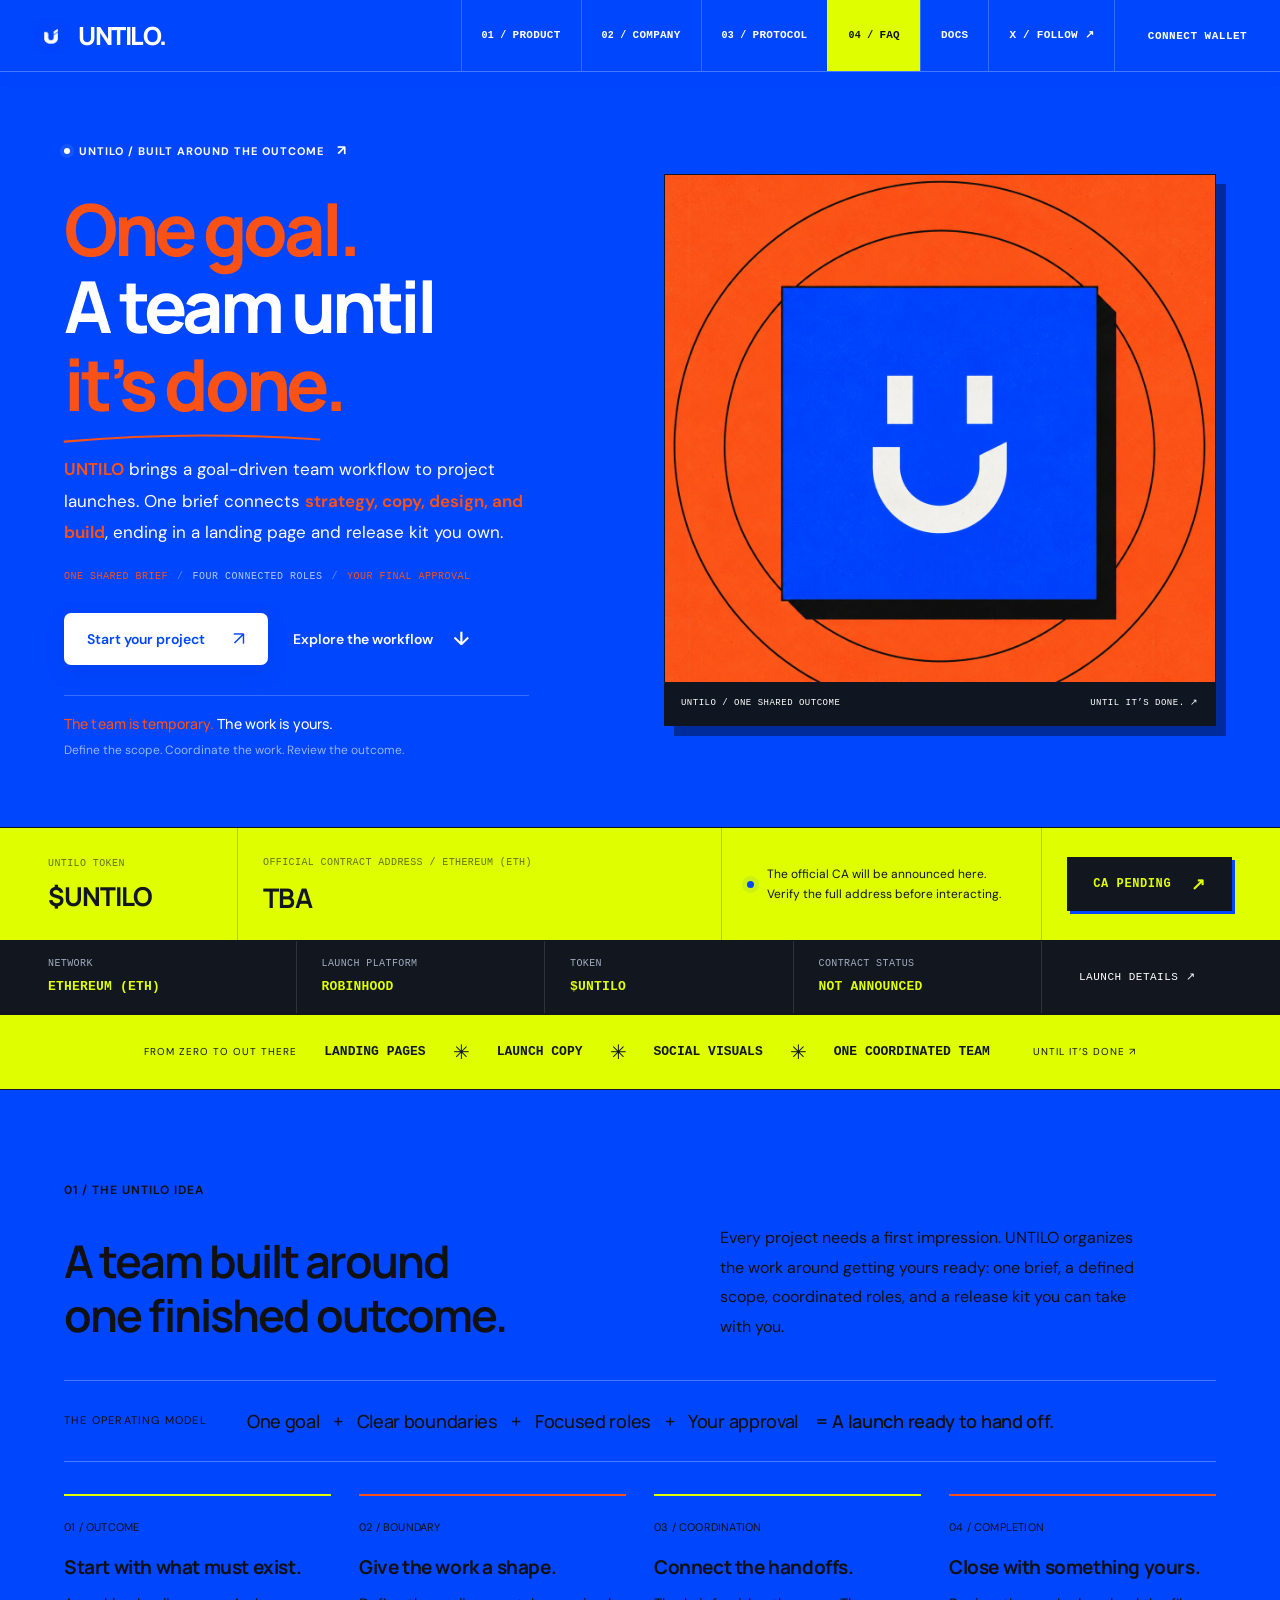
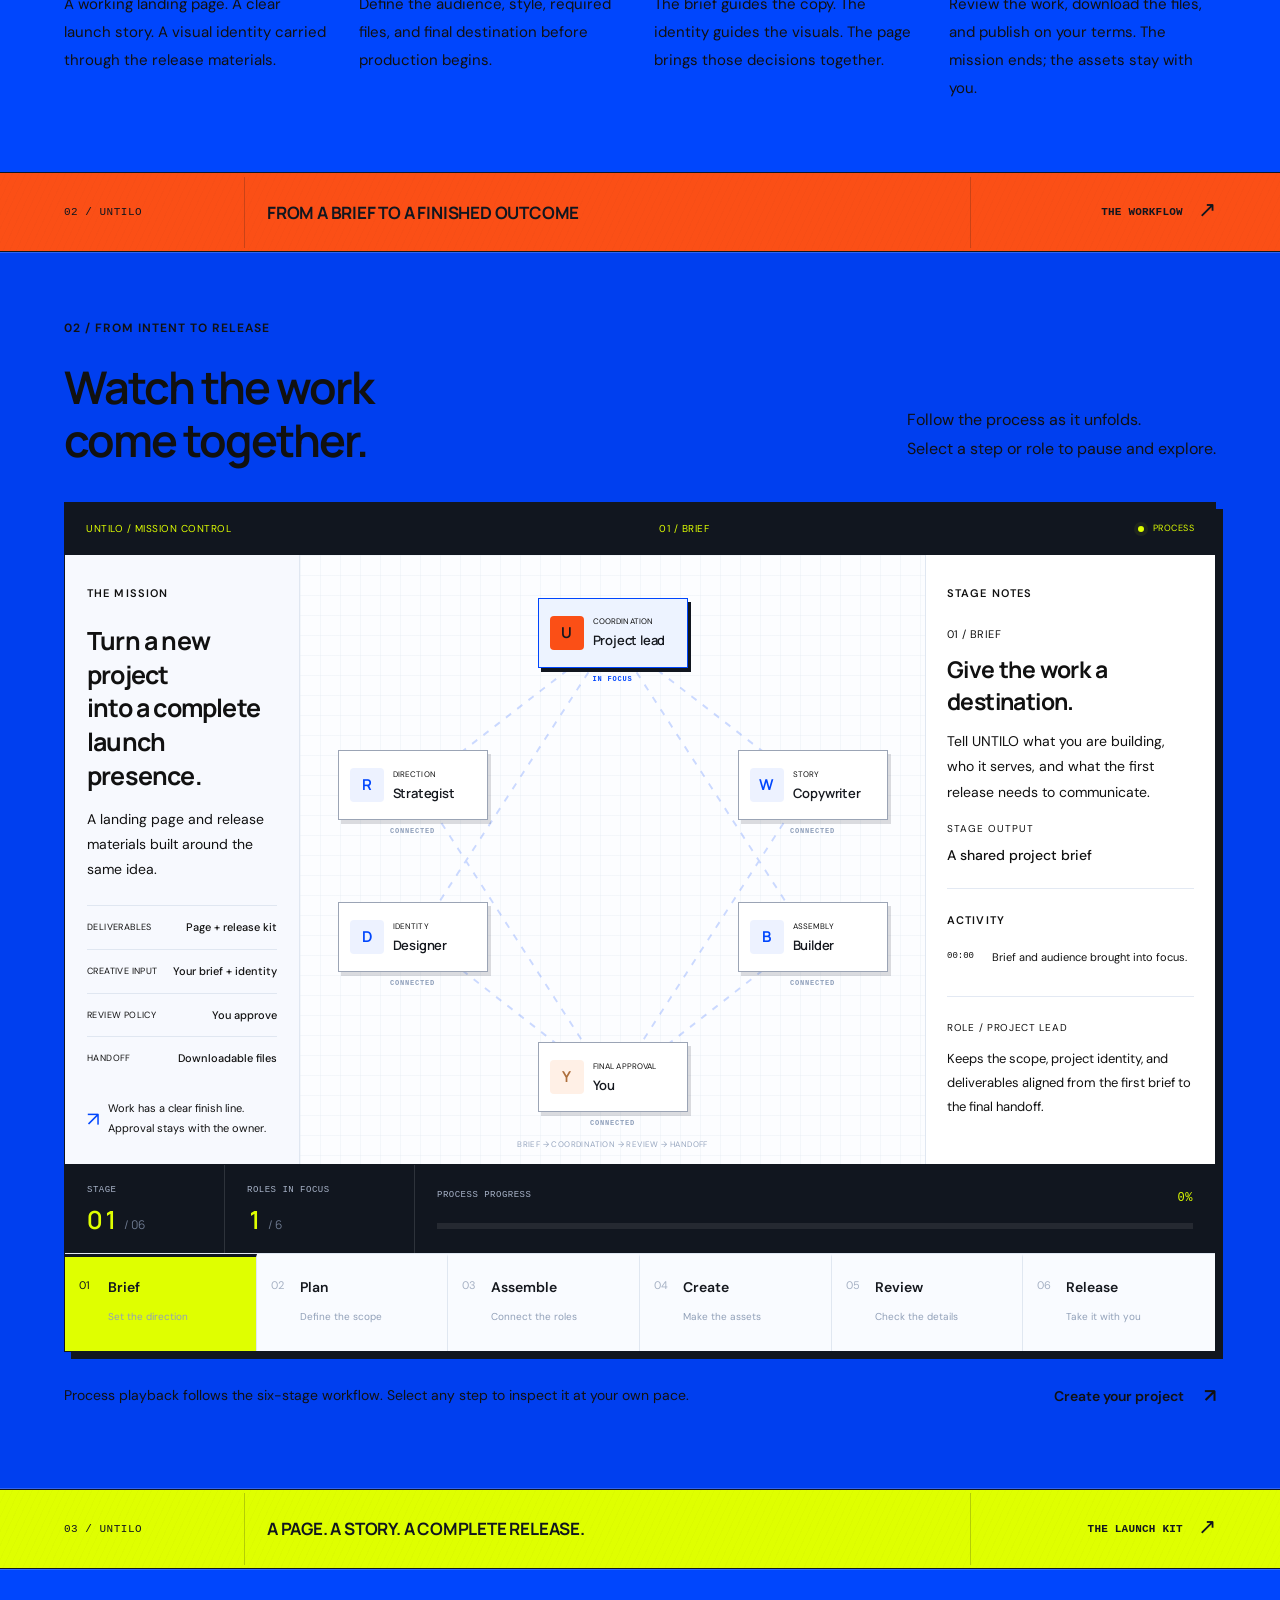
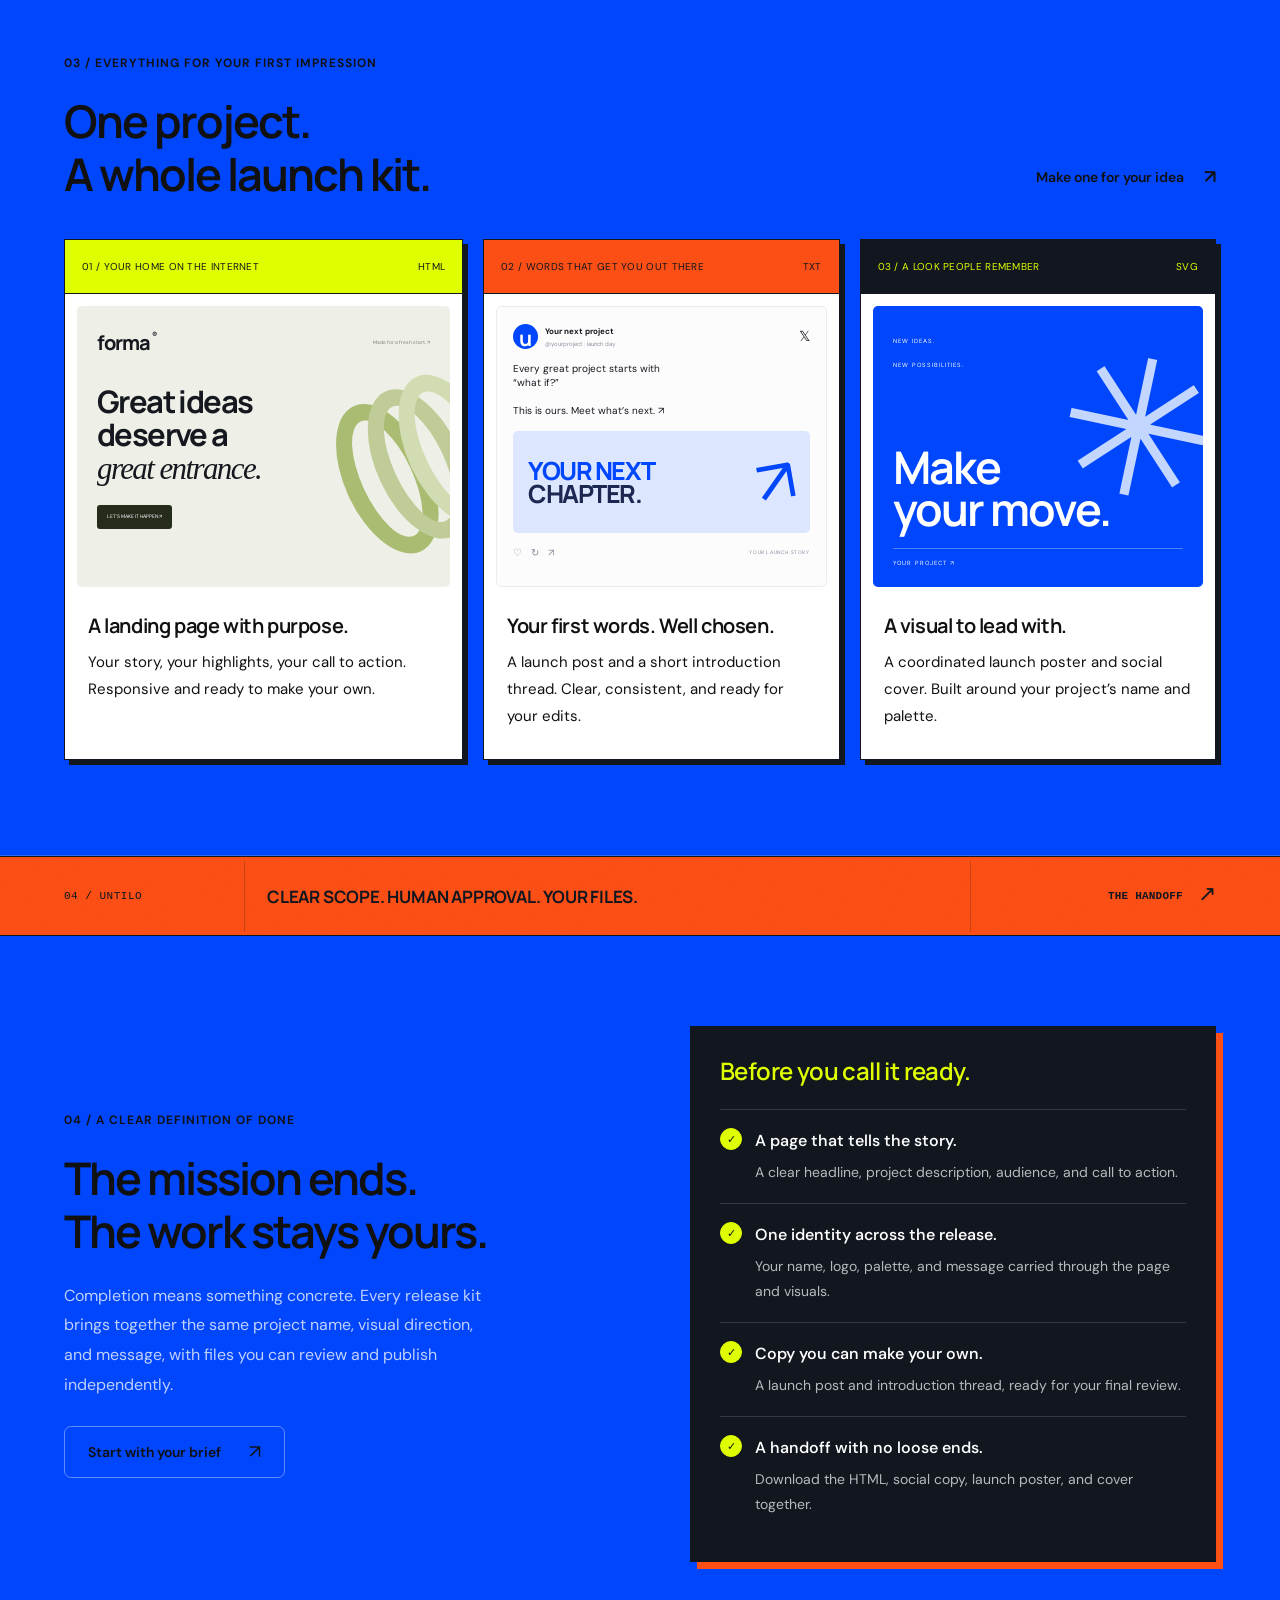
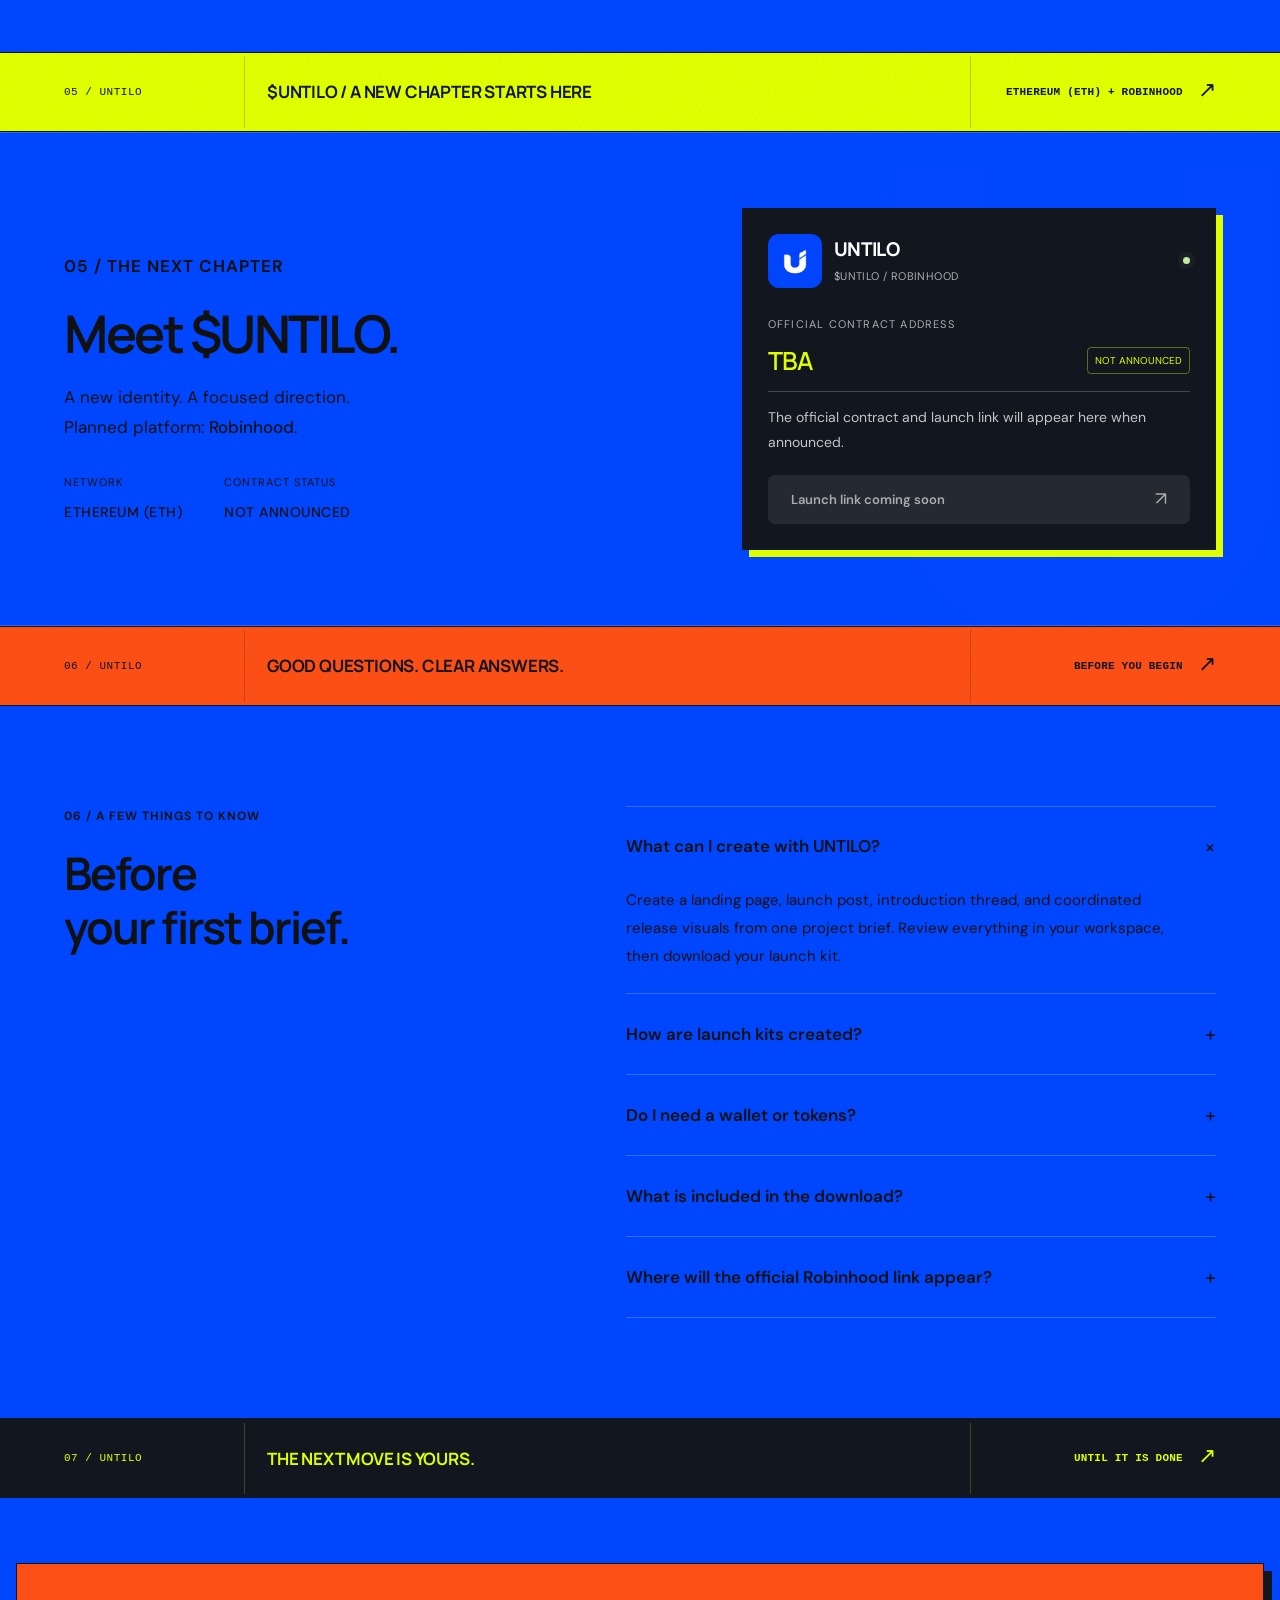
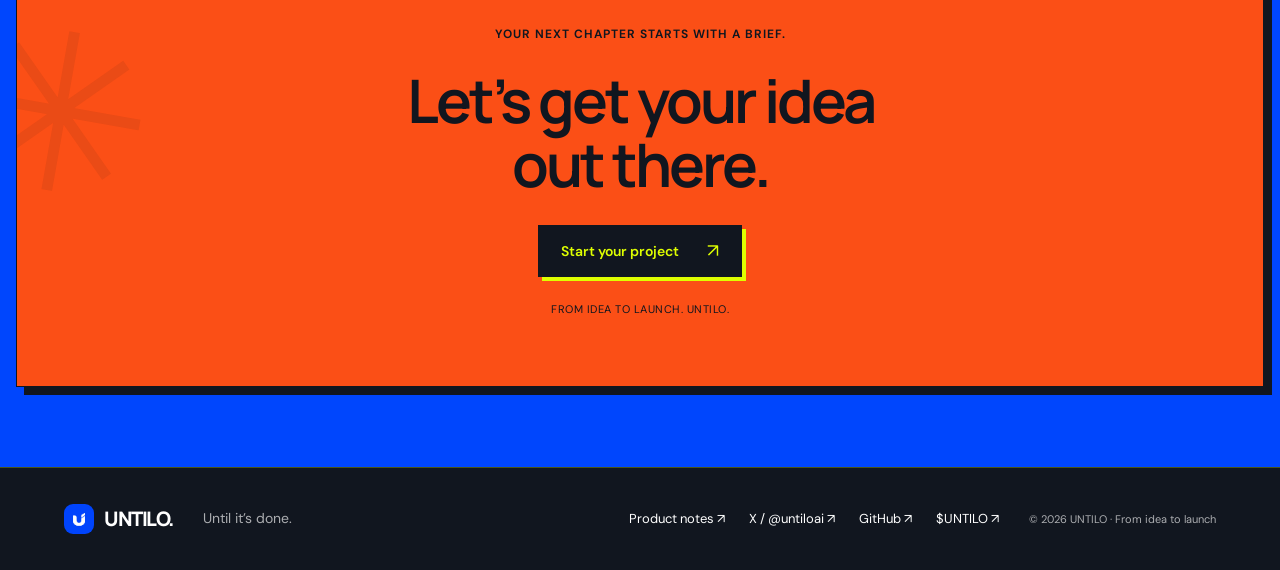
==== index.html @ 70863deb "Migrate frontend to Ethereum and Robinhood" ====
<!doctype html>
<html lang="en">
<head>
  <meta charset="utf-8">
  <meta name="viewport" content="width=device-width, initial-scale=1">
  <meta name="theme-color" content="#0046fd">
  <meta name="description" content="UNTILO turns your next project into a launch-ready landing page and release kit. Create your landing page and launch materials in one workspace. Planned platform: Robinhood.">
  <meta property="og:title" content="UNTILO &#8212; From idea to launch.">
  <meta property="og:description" content="One brief. A focused AI team. Your next launch, brought together.">
  <meta property="og:image" content="https://ghostxrun.github.io/UNTILO/untilo-logo.png">
  <meta property="og:type" content="website">
  <title>UNTILO &#8212; From idea to launch.</title>
  <link rel="icon" type="image/png" href="untilo-logo.png">
  <link rel="stylesheet" href="styles.css?v=20261029-eth21">
  <link rel="stylesheet" href="polish.css?v=20261029-eth21">
  <link rel="stylesheet" href="workflow-motion.css?v=20261029-eth21">
  <link rel="stylesheet" href="section-text.css?v=20261029-eth21">
  <link rel="stylesheet" href="wallets.css?v=20261029-eth21">
  <script src="app.js?v=20261029-eth21" charset="utf-8" defer></script>
  <script src="wallets.js?v=20261029-eth21" charset="utf-8" defer></script>
</head>
<body>
  <a class="skip-link" href="#main">Skip to content</a>
  <header class="site-header segmented-header">
    <a class="wordmark" href="#" aria-label="UNTILO home"><img src="untilo-logo.png" alt="" width="34" height="34"><span>UNTILO<span class="wordmark-dot">.</span></span></a>
    <nav id="main-nav" class="segmented-nav" aria-label="Main navigation"><a href="#deliverables" data-nav-section="deliverables" aria-current="location"><span>01 /</span> PRODUCT</a><a href="#concept" data-nav-section="concept"><span>02 /</span> COMPANY</a><a href="#how-it-works" data-nav-section="how-it-works"><span>03 /</span> PROTOCOL</a><a href="#faq" data-nav-section="faq"><span>04 /</span> FAQ</a><a href="docs.html">DOCS</a><a href="https://x.com/untiloai" target="_blank" rel="noopener noreferrer" aria-label="Follow UNTILO on X">X / FOLLOW &#8599;</a></nav>
    <button class="header-wallet" id="connect-wallet" type="button" title="Connect an optional Ethereum wallet">CONNECT WALLET</button>
    <button class="mobile-menu" aria-label="Open navigation" aria-expanded="false" aria-controls="main-nav">&#9776;</button>
  </header>
  <main id="main">
    <section class="hero section-wrap project-intro">
      <div class="hero-copy">
        <a class="announcement" href="#concept"><span class="status-dot"></span> UNTILO / BUILT AROUND THE OUTCOME <span aria-hidden="true">&#8599;</span></a>
        <h1><span class="intro-line intro-orange">One goal.</span><span class="intro-line">A team until</span><span class="intro-line intro-orange"><span class="hero-em">it&#8217;s done<svg viewBox="0 0 500 24" aria-hidden="true"><path d="M5 17 Q245 -4 493 13"/></svg></span>.</span></h1>
        <p class="hero-description"><strong class="intro-orange">UNTILO</strong> brings a goal-driven team workflow to project launches. One brief connects <strong class="intro-orange">strategy, copy, design, and build</strong>, ending in a landing page and release kit you own.</p>
        <div class="intro-principles"><span>ONE SHARED BRIEF</span><i>/</i><span>FOUR CONNECTED ROLES</span><i>/</i><span>YOUR FINAL APPROVAL</span></div>
        <div class="hero-actions"><button class="button button-blue" data-open-studio>Start your project <span aria-hidden="true">&#8599;</span></button><a class="text-link" href="#how-it-works">Explore the workflow <span aria-hidden="true">&#8595;</span></a></div>
        <div class="intro-endnote"><strong><span class="intro-orange">The team is temporary.</span> The work is yours.</strong><span>Define the scope. Coordinate the work. Review the outcome.</span></div>
      </div>
      <figure class="project-hero-art"><img src="untilo-hero.png" width="1024" height="1024" alt="UNTILO U-shaped smile on a blue square, surrounded by orbital lines on an orange background" fetchpriority="high"><figcaption><span>UNTILO / ONE SHARED OUTCOME</span><span>UNTIL IT&#8217;S DONE. &#8599;</span></figcaption></figure>
    </section>
    <section class="contract-strip" aria-label="Official UNTILO contract address"><div class="contract-strip-inner"><div class="contract-brand"><small>UNTILO TOKEN</small><strong>$UNTILO</strong></div><div class="contract-address"><small>OFFICIAL CONTRACT ADDRESS / ETHEREUM (ETH)</small><strong id="official-ca">TBA</strong></div><div class="contract-notice"><i aria-hidden="true"></i><p id="contract-status">The official CA will be announced here.<br>Verify the full address before interacting.</p></div><div class="contract-action"><button id="copy-contract" disabled type="button">CA PENDING <span aria-hidden="true">&#8599;</span></button></div></div></section>
    <div class="contract-network"><div><span>NETWORK <b>ETHEREUM (ETH)</b></span><span>LAUNCH PLATFORM <b>ROBINHOOD</b></span><span>TOKEN <b>$UNTILO</b></span><span>CONTRACT STATUS <b id="contract-network-status">NOT ANNOUNCED</b></span><a href="#launch">LAUNCH DETAILS &#8599;</a></div></div>
    <div class="capability-strip" aria-label="Launch kit capabilities"><span>FROM ZERO TO OUT THERE</span><b>Landing pages</b><i>&#10035;</i><b>Launch copy</b><i>&#10035;</i><b>Social visuals</b><i>&#10035;</i><b>One coordinated team</b><span>UNTIL IT&#8217;S DONE &#8599;</span></div>
    <section class="section-wrap concept-section" id="concept">
      <p class="eyebrow">01 / THE UNTILO IDEA</p>
      <div class="concept-heading"><h2>A team built around<br>one finished outcome.</h2><p>Every project needs a first impression. UNTILO organizes the work around getting yours ready: one brief, a defined scope, coordinated roles, and a release kit you can take with you.</p></div>
      <div class="concept-statement"><span>THE OPERATING MODEL</span><p>One goal <i>+</i> Clear boundaries <i>+</i> Focused roles <i>+</i> Your approval <b>= A launch ready to hand off.</b></p></div>
      <div class="concept-principles"><article><span>01 / OUTCOME</span><h3>Start with what must exist.</h3><p>A working landing page. A clear launch story. A visual identity carried through the release materials.</p></article><article><span>02 / BOUNDARY</span><h3>Give the work a shape.</h3><p>Define the audience, style, required files, and final destination before production begins.</p></article><article><span>03 / COORDINATION</span><h3>Connect the handoffs.</h3><p>The brief guides the copy. The identity guides the visuals. The page brings those decisions together.</p></article><article><span>04 / COMPLETION</span><h3>Close with something yours.</h3><p>Review the work, download the files, and publish on your terms. The mission ends; the assets stay with you.</p></article></div>
    </section>
    <div class="chapter-divider divider-orange"><div class="chapter-divider-inner"><span class="chapter-id">02 / UNTILO</span><strong>FROM A BRIEF TO A FINISHED OUTCOME</strong><span class="chapter-detail">THE WORKFLOW <b aria-hidden="true">&#8599;</b></span></div></div>
    <section class="workflow-section" id="how-it-works"><div class="section-wrap">
      <p class="eyebrow">02 / FROM INTENT TO RELEASE</p><div class="section-heading-row"><h2>Watch the work<br>come together.</h2><p>Follow the process as it unfolds.<br>Select a step or role to pause and explore.</p></div>
      <div class="mission-console"><div class="mission-topbar"><span>UNTILO / MISSION CONTROL</span><span class="mission-stage-label" id="mission-stage-label">01 / DEFINE THE BRIEF</span><span class="playback-badge"><i aria-hidden="true"></i> PROCESS</span></div>
        <div class="mission-body"><aside class="mission-brief"><span class="console-eyebrow">THE MISSION</span><h3>Turn a new project<br>into a complete<br>launch presence.</h3><p>A landing page and release materials built around the same idea.</p><dl><div><dt>DELIVERABLES</dt><dd>Page + release kit</dd></div><div><dt>CREATIVE INPUT</dt><dd>Your brief + identity</dd></div><div><dt>REVIEW POLICY</dt><dd>You approve</dd></div><div><dt>HANDOFF</dt><dd>Downloadable files</dd></div></dl><div class="mission-principle"><span>&#8599;</span><p>Work has a clear finish line.<br>Approval stays with the owner.</p></div></aside>
        <div class="mission-map" aria-label="Project coordinator connects strategy, copy, design, and build to owner review"><div class="map-grid"></div><svg class="mission-connections" viewBox="0 0 500 440" preserveAspectRatio="none" aria-hidden="true"><path d="M250 58L94 167M250 58L406 167M250 58L94 275M250 58L406 275M94 167L250 385M406 167L250 385M94 275L250 385M406 275L250 385"/></svg>
          <button class="mission-node node-coordinator" data-role="coordinator" aria-pressed="true"><i>U</i><span><small>COORDINATION</small><b>Project lead</b></span></button>
          <button class="mission-node node-strategy" data-role="strategy" aria-pressed="false"><i>R</i><span><small>DIRECTION</small><b>Strategist</b></span></button>
          <button class="mission-node node-copy" data-role="copy" aria-pressed="false"><i>W</i><span><small>STORY</small><b>Copywriter</b></span></button>
          <button class="mission-node node-design" data-role="design" aria-pressed="false"><i>D</i><span><small>IDENTITY</small><b>Designer</b></span></button>
          <button class="mission-node node-build" data-role="build" aria-pressed="false"><i>B</i><span><small>ASSEMBLY</small><b>Builder</b></span></button>
          <button class="mission-node node-owner" data-role="owner" aria-pressed="false"><i>Y</i><span><small>FINAL APPROVAL</small><b>You</b></span></button><span class="mission-map-caption">BRIEF &#8594; COORDINATION &#8594; REVIEW &#8594; HANDOFF</span>
        </div>
        <aside class="mission-detail"><span class="console-eyebrow">STAGE NOTES</span><div id="stage-content" aria-live="polite"><span class="stage-number">01 / BRIEF</span><h3>Give the work a destination.</h3><p>Tell UNTILO what you are building, who it serves, and what the first release needs to communicate.</p><span class="detail-output-label">STAGE OUTPUT</span><strong class="detail-output">A shared project brief</strong></div><div class="mission-activity"><span class="console-eyebrow">ACTIVITY</span><ol id="workflow-activity" aria-label="Workflow activity"></ol></div><div class="role-detail" id="role-detail" aria-live="polite"><span>ROLE / PROJECT LEAD</span><p>Keeps the scope, project identity, and deliverables aligned from the first brief to the final handoff.</p></div></aside></div>
        <div class="workflow-telemetry"><div><span>STAGE</span><strong id="workflow-stage-count">01 <small>/ 06</small></strong></div><div><span>ROLES IN FOCUS</span><strong id="workflow-role-count">1 <small>/ 6</small></strong></div><div class="workflow-progress-cell"><span>PROCESS PROGRESS <b id="workflow-percent">0%</b></span><div class="workflow-progress" role="progressbar" aria-label="Workflow playback progress" aria-valuemin="0" aria-valuemax="100" aria-valuenow="0"><i id="workflow-progress-fill"></i></div></div></div><div class="mission-steps" role="group" aria-label="Explore the six launch stages"><button data-stage="0" aria-pressed="true"><span>01</span><b>Brief</b><small>Set the direction</small></button><button data-stage="1" aria-pressed="false"><span>02</span><b>Plan</b><small>Define the scope</small></button><button data-stage="2" aria-pressed="false"><span>03</span><b>Assemble</b><small>Connect the roles</small></button><button data-stage="3" aria-pressed="false"><span>04</span><b>Create</b><small>Make the assets</small></button><button data-stage="4" aria-pressed="false"><span>05</span><b>Review</b><small>Check the details</small></button><button data-stage="5" aria-pressed="false"><span>06</span><b>Release</b><small>Take it with you</small></button></div>
      </div><div class="workflow-bottom"><p>Process playback follows the six-stage workflow. Select any step to inspect it at your own pace.</p><button class="text-link" data-open-studio>Create your project <span>&#8599;</span></button></div>
    </div></section>
    <div class="chapter-divider divider-lime"><div class="chapter-divider-inner"><span class="chapter-id">03 / UNTILO</span><strong>A PAGE. A STORY. A COMPLETE RELEASE.</strong><span class="chapter-detail">THE LAUNCH KIT <b aria-hidden="true">&#8599;</b></span></div></div>
    <section class="kit-section" id="deliverables"><div class="section-wrap"><div class="section-intro"><p class="eyebrow">03 / EVERYTHING FOR YOUR FIRST IMPRESSION</p><div class="section-heading-row"><h2>One project.<br>A whole launch kit.</h2><button class="text-link" data-open-studio>Make one for your idea <span>&#8599;</span></button></div></div>
      <div class="kit-grid"><article class="kit-card page-card"><div class="card-caption"><span>01 / YOUR HOME ON THE INTERNET</span><span>HTML</span></div><div class="page-visual"><div class="page-visual-nav"><b>forma<span>&#174;</span></b><span>Made for a fresh start. &#8599;</span></div><h3>Great ideas<br>deserve a<br><em>great entrance.</em></h3><div class="visual-ribbon"><i></i><i></i><i></i></div><span class="visual-pill">LET&#8217;S MAKE IT HAPPEN &#8599;</span></div><div class="kit-card-footer"><h3>A landing page with purpose.</h3><p>Your story, your highlights, your call to action. Responsive and ready to make your own.</p></div></article>
      <article class="kit-card social-card"><div class="card-caption"><span>02 / WORDS THAT GET YOU OUT THERE</span><span>TXT</span></div><div class="social-visual"><div class="social-profile"><span class="profile-logo">u</span><div><b>Your next project</b><small>@yourproject &#183; launch day</small></div><span>&#120143;</span></div><p>Every great project starts with<br>&#8220;what if?&#8221;<br><br>This is ours. Meet what&#8217;s next. &#8599;</p><div class="social-thumb"><span>YOUR NEXT<br><i>CHAPTER.</i></span><b>&#8599;</b></div><div class="social-meta">&#9825; &nbsp; &#8635; &nbsp; &#8599; <span>YOUR LAUNCH STORY</span></div></div><div class="kit-card-footer"><h3>Your first words. Well chosen.</h3><p>A launch post and a short introduction thread. Clear, consistent, and ready for your edits.</p></div></article>
      <article class="kit-card visual-card"><div class="card-caption"><span>03 / A LOOK PEOPLE REMEMBER</span><span>SVG</span></div><div class="poster-visual"><span>NEW IDEAS.<br>NEW POSSIBILITIES.</span><div class="poster-star">&#10035;</div><div><b>Make<br>your move.</b><span>YOUR PROJECT &#8599;</span></div></div><div class="kit-card-footer"><h3>A visual to lead with.</h3><p>A coordinated launch poster and social cover. Built around your project&#8217;s name and palette.</p></div></article></div>
    </div></section>
    <div class="chapter-divider divider-orange"><div class="chapter-divider-inner"><span class="chapter-id">04 / UNTILO</span><strong>CLEAR SCOPE. HUMAN APPROVAL. YOUR FILES.</strong><span class="chapter-detail">THE HANDOFF <b aria-hidden="true">&#8599;</b></span></div></div>
    <section class="section-wrap handoff-section"><div><p class="eyebrow">04 / A CLEAR DEFINITION OF DONE</p><h2>The mission ends.<br>The work stays yours.</h2><p>Completion means something concrete. Every release kit brings together the same project name, visual direction, and message, with files you can review and publish independently.</p><button class="button button-outline" data-open-studio>Start with your brief <span>&#8599;</span></button></div><div class="handoff-checks"><h3>Before you call it ready.</h3><article><span>&#10003;</span><div><b>A page that tells the story.</b><p>A clear headline, project description, audience, and call to action.</p></div></article><article><span>&#10003;</span><div><b>One identity across the release.</b><p>Your name, logo, palette, and message carried through the page and visuals.</p></div></article><article><span>&#10003;</span><div><b>Copy you can make your own.</b><p>A launch post and introduction thread, ready for your final review.</p></div></article><article><span>&#10003;</span><div><b>A handoff with no loose ends.</b><p>Download the HTML, social copy, launch poster, and cover together.</p></div></article></div></section>
    <div class="chapter-divider divider-lime"><div class="chapter-divider-inner"><span class="chapter-id">05 / UNTILO</span><strong>$UNTILO / A NEW CHAPTER STARTS HERE</strong><span class="chapter-detail">ETHEREUM (ETH) + ROBINHOOD <b aria-hidden="true">&#8599;</b></span></div></div>
    <section class="launch-section" id="launch"><div class="section-wrap launch-inner"><div><p class="eyebrow">05 / THE NEXT CHAPTER</p><h2>Meet <span>$UNTILO.</span></h2><p>A new identity. A focused direction.<br>Planned platform: <strong>Robinhood</strong>.</p><div class="launch-meta"><span>NETWORK <b>ETHEREUM (ETH)</b></span><span>CONTRACT STATUS <b>NOT ANNOUNCED</b></span></div></div><div class="token-panel"><div class="token-panel-top"><img src="untilo-logo.png" alt="UNTILO logo" width="54" height="54"><div><b>UNTILO</b><span>$UNTILO / ROBINHOOD</span></div><span class="pending-dot"></span></div><div class="ca-label">OFFICIAL CONTRACT ADDRESS</div><div class="ca-row"><strong>TBA</strong><span>NOT ANNOUNCED</span></div><p>The official contract and launch link will appear here when announced.</p><button class="button token-pending" disabled>Launch link coming soon <span>&#8599;</span></button></div></div></section>
    <div class="chapter-divider divider-orange"><div class="chapter-divider-inner"><span class="chapter-id">06 / UNTILO</span><strong>GOOD QUESTIONS. CLEAR ANSWERS.</strong><span class="chapter-detail">BEFORE YOU BEGIN <b aria-hidden="true">&#8599;</b></span></div></div>
    <section class="section-wrap faq-section" id="faq"><div><p class="eyebrow">06 / A FEW THINGS TO KNOW</p><h2>Before<br>your first brief.</h2></div><div class="faq-list"><details open><summary>What can I create with UNTILO?<span>+</span></summary><p>Create a landing page, launch post, introduction thread, and coordinated release visuals from one project brief. Review everything in your workspace, then download your launch kit.</p></details><details><summary>How are launch kits created?<span>+</span></summary><p>Your brief is combined with ready-to-customize layouts and copy structures in your browser. Choose a direction, add your identity, and review the results before publishing.</p></details><details><summary>Do I need a wallet or tokens?<span>+</span></summary><p>No wallet, payment, or token ownership is required to use the launch studio. Your files stay on your device.</p></details><details><summary>What is included in the download?<span>+</span></summary><p>A standalone HTML landing page, your edited launch post and thread, launch posters and social covers in PNG and editable SVG formats. Review the copy and supply your final links before publishing.</p></details><details><summary>Where will the official Robinhood link appear?<span>+</span></summary><p>The contract address is TBA. The official launch link will appear in the launch section when announced.</p></details></div></section>
    <div class="chapter-divider divider-ink"><div class="chapter-divider-inner"><span class="chapter-id">07 / UNTILO</span><strong>THE NEXT MOVE IS YOURS.</strong><span class="chapter-detail">UNTIL IT IS DONE <b aria-hidden="true">&#8599;</b></span></div></div>
    <section class="closing-section section-wrap"><span class="closing-star" aria-hidden="true">&#10035;</span><p class="eyebrow">YOUR NEXT CHAPTER STARTS WITH A BRIEF.</p><h2>Let&#8217;s get your idea<br><em>out there.</em></h2><button class="button button-blue" data-open-studio>Start your project <span>&#8599;</span></button><span class="closing-note">FROM IDEA TO LAUNCH. UNTILO.</span></section>
  </main>
  <footer class="site-footer"><a class="wordmark" href="#"><img src="untilo-logo.png" alt="" width="30" height="30"><span>UNTILO.</span></a><span>Until it&#8217;s done.</span><div><a href="docs.html">Product notes &#8599;</a><a href="https://x.com/untiloai" target="_blank" rel="noopener noreferrer">X / @untiloai &#8599;</a><a href="https://github.com/GHOSTXrun/UNTILO" target="_blank" rel="noopener noreferrer">GitHub &#8599;</a><a href="#launch">$UNTILO &#8599;</a></div><small>&#169; <span id="year">2026</span> UNTILO &#183; From idea to launch</small></footer>
  <dialog id="studio" aria-labelledby="studio-title"><div class="studio-header"><div><span class="eyebrow">UNTILO / LAUNCH STUDIO</span><h2 id="studio-title">Give your idea a starting point.</h2></div><button class="icon-button" id="close-studio" aria-label="Close launch studio">&#215;</button></div><div class="studio-workspace-note"><span class="status-dot"></span> PRIVATE WORKSPACE <span>Your project. Your files. Always in your hands.</span></div><div class="studio-layout"><form id="project-form"><label for="project-name">Project name <span>01</span></label><input id="project-name" name="projectName" maxlength="36" placeholder="e.g. UNTILO" required><label for="project-description">What are you building? <span>02</span></label><textarea id="project-description" name="description" maxlength="500" rows="3" placeholder="Describe your idea, who it&#8217;s for, and what makes it different." required></textarea><div class="form-two"><div><label for="project-audience">Who is it for?</label><input id="project-audience" maxlength="90" placeholder="e.g. independent creators" required></div><div><label for="project-style">Visual direction</label><select id="project-style"><option value="electric">Electric blue</option><option value="midnight">Midnight purple</option><option value="forest">Fresh green</option></select></div></div><label for="project-url">Project link <small>Optional &#183; HTTPS</small></label><input id="project-url" type="url" placeholder="https://your-project.com" maxlength="300"><label for="project-logo">Project logo <small>Optional &#183; PNG / JPG / WebP, up to 3 MB</small></label><input id="project-logo" type="file" accept="image/png,image/jpeg,image/webp"><p class="file-status" id="file-status">Your logo stays in this browser tab.</p><p class="draft-status" id="draft-status" role="status">Your brief saves automatically on this device.</p><button class="button button-blue form-submit" type="submit">Create my launch kit <span>&#8599;</span></button><button class="sample-button" id="use-example" type="button">Use the UNTILO project brief</button></form><div class="studio-output"><div class="output-heading"><span>YOUR LAUNCH KIT</span><span id="output-status">AWAITING BRIEF</span></div><ol class="progress-list" aria-label="Launch workflow"><li><span>R</span><div><b>Strategy</b><small>Project direction</small></div><i>&#9675;</i></li><li><span>W</span><div><b>Copy</b><small>Page + launch story</small></div><i>&#9675;</i></li><li><span>D</span><div><b>Design</b><small>Palette + release visuals</small></div><i>&#9675;</i></li><li><span>B</span><div><b>Build</b><small>Page + downloadable files</small></div><i>&#9675;</i></li></ol><div id="output-empty"><span>&#8599;</span><h3>Big things start small.</h3><p>Fill in your brief.<br>Your launch kit takes shape here.</p></div><div id="output-results" hidden><div class="output-tabs" role="tablist" aria-label="Launch assets"><button id="tab-page" role="tab" aria-selected="true" aria-controls="panel-page" tabindex="0" data-tab="page">Landing page</button><button id="tab-copy" role="tab" aria-selected="false" aria-controls="panel-copy" tabindex="-1" data-tab="copy">Social copy</button><button id="tab-visual" role="tab" aria-selected="false" aria-controls="panel-visual" tabindex="-1" data-tab="visual">Visuals</button></div><div id="panel-page" role="tabpanel" aria-labelledby="tab-page"><div class="page-review-toolbar"><span>YOUR LANDING PAGE</span><a id="open-full-page" class="text-link" target="_blank" rel="noopener noreferrer">Open full page &#8599;</a></div><iframe id="page-preview" title="Your project landing page" sandbox=""></iframe><p class="asset-note">Update the brief and create your kit again to revise the page.</p></div><div id="panel-copy" role="tabpanel" aria-labelledby="tab-copy" hidden><label class="copy-editor-label" for="edit-post">Launch post <span id="post-length">0 characters</span></label><textarea id="edit-post" class="copy-editor" maxlength="4000" rows="6" spellcheck="true" aria-describedby="copy-edit-note"></textarea><label class="copy-editor-label" for="edit-thread">Introduction thread</label><textarea id="edit-thread" class="copy-editor" maxlength="8000" rows="8" spellcheck="true"></textarea><p id="copy-edit-note" class="asset-note">Edits are included in your download. Creating a new kit replaces these edits. Review post lengths before publishing.</p><pre id="copy-preview" hidden></pre><button class="button button-outline" id="copy-post" type="button">Copy launch post &#8599;</button></div><div id="panel-visual" role="tabpanel" aria-labelledby="tab-visual" hidden><img id="poster-preview" alt="Generated launch poster"><div class="asset-downloads"><button class="button button-outline" id="download-poster" type="button">Poster PNG &#8595;</button><button class="button button-outline" id="download-cover" type="button">Cover PNG &#8595;</button></div><p class="asset-note">Poster 1080 &#215; 1080 / Cover 1200 &#215; 630. PNG + editable SVG included in the ZIP.</p></div><button class="button button-dark download-button" id="download-kit" type="button">Download launch kit <span>&#8595; ZIP</span></button><p class="asset-note">Your files are ready. Review, refine, release.</p></div><p id="studio-announcement" role="status" aria-live="polite"></p></div></div></dialog>
  <dialog id="wallet-dialog" aria-labelledby="wallet-title"><div class="wallet-heading"><div><span>UNTILO / ETHEREUM (ETH)</span><h2 id="wallet-title">Choose your wallet.</h2></div><button id="close-wallet" class="icon-button" type="button" aria-label="Close wallet selection">&#215;</button></div><p class="wallet-intro">Connect your public address to UNTILO.</p><div id="wallet-account" hidden><span class="wallet-account-label">CONNECTED WITH <b id="wallet-account-name"></b></span><p id="wallet-full-address"></p><div class="wallet-account-actions"><button id="wallet-copy-address" type="button">Copy address</button><a id="wallet-explorer" href="https://etherscan.io/" target="_blank" rel="noopener noreferrer">View on Etherscan &#8599;</a></div><button id="wallet-disconnect" class="button button-dark" type="button">Disconnect wallet</button></div><div id="wallet-choices"><button class="wallet-choice" type="button" data-wallet="robinhood"><span class="wallet-symbol robinhood-symbol"><svg viewBox="0 0 32 32" aria-hidden="true"><path d="M25 4C14 5 7 12 8 24l5-6 7-2 5-12ZM8 24l-2 5m6-11 7-7" fill="none" stroke="currentColor" stroke-width="2.4" stroke-linecap="round" stroke-linejoin="round"/></svg></span><span class="wallet-choice-text"><strong>Robinhood Wallet</strong><small data-wallet-status="robinhood">Checking wallet...</small></span><span class="wallet-choice-arrow" aria-hidden="true">&#8599;</span></button><button class="wallet-choice" type="button" data-wallet="phantom"><span class="wallet-symbol phantom-symbol"><svg viewBox="0 0 32 32" aria-hidden="true"><path d="M5 23c0-10 5-18 13-18 7 0 10 4 10 9 0 7-5 13-9 13-2 0-2-2-1-4-2 3-4 5-6 5-2 0-2-2-1-4-2 3-6 4-6-1Z" fill="currentColor"/><ellipse cx="16" cy="13" rx="1.4" ry="2" fill="#8b6ce8"/><ellipse cx="22" cy="13" rx="1.4" ry="2" fill="#8b6ce8"/></svg></span><span class="wallet-choice-text"><strong>Phantom</strong><small data-wallet-status="phantom">Checking wallet...</small></span><span class="wallet-choice-arrow" aria-hidden="true">&#8599;</span></button></div><div class="wallet-help" id="wallet-help" hidden><strong id="wallet-help-title"></strong><p id="wallet-help-text"></p><div><a id="wallet-install" target="_blank" rel="noopener noreferrer">Get wallet &#8599;</a><a id="wallet-open-mobile">Open in wallet &#8599;</a></div></div><p class="wallet-status" id="wallet-status" role="status" aria-live="polite">Select a wallet to continue.</p><div class="wallet-footnote"><span>ETHEREUM (ETH) CONNECTION</span><p>Connecting shares your public address. No transaction, token approval, or message signature is requested.</p></div></dialog>
  <div class="toast" id="toast" role="status" aria-live="polite"></div>
</body>
</html>
---- styles.css ----
@charset "UTF-8";
@import url('https://fonts.googleapis.com/css2?family=DM+Sans:wght@400;450;500;550;600;650;700&family=Manrope:wght@400;500;600;650;700;750;800&display=swap');
:root{--blue:#0046fd;--ink:#15181e;--muted:#727780;--line:#e3e6eb;--paper:#f7f8fa;--font:'DM Sans',Arial,sans-serif;--display:'Manrope',Arial,sans-serif}*{box-sizing:border-box}html{scroll-behavior:smooth;scroll-padding-top:100px}body{margin:0;color:var(--ink);background:#fff;font-family:var(--font);-webkit-font-smoothing:antialiased}button,input,textarea,select{font:inherit}button,a{-webkit-tap-highlight-color:transparent}button{cursor:pointer}a{color:inherit;text-decoration:none}button:disabled{cursor:not-allowed}button:focus-visible,a:focus-visible,summary:focus-visible,input:focus-visible,select:focus-visible,textarea:focus-visible{outline:3px solid #749aff;outline-offset:4px}button{color:inherit}img{max-width:100%}button{border:0}p{line-height:1.7}h1,h2,h3,p{margin:0}h1,h2,h3{font-family:var(--display)}[hidden]{display:none!important}.section-wrap{max-width:1376px;margin:auto;padding-left:64px;padding-right:64px}.site-header{height:90px;display:flex;align-items:center;justify-content:space-between;gap:25px;padding:0 48px;max-width:1600px;margin:auto;border-bottom:1px solid var(--line);background:#fff}.wordmark{display:flex;align-items:center;gap:10px;font:800 25px var(--display);letter-spacing:-1.5px}.wordmark img{border-radius:9px;object-fit:cover}.wordmark-dot{color:var(--blue)}.site-header nav{display:flex;align-items:center;gap:35px;font-size:13px;font-weight:500}.site-header nav a:hover,.site-footer a:hover{color:var(--blue)}.nav-tag{font-size:8px;font-weight:700;vertical-align:middle;background:#edf2ff;padding:4px 5px;margin-left:4px;color:var(--blue);border-radius:3px;letter-spacing:.04em}.button{display:inline-flex;justify-content:center;align-items:center;gap:28px;min-height:50px;padding:0 22px;border-radius:7px;font-weight:600;font-size:13px;transition:background .2s,transform .2s}.button:hover:not(:disabled){transform:translateY(-2px)}.button span{font-size:19px;font-weight:400}.button-dark{background:var(--ink);color:#fff}.button-dark:hover{background:#303744}.button-blue{background:var(--blue);color:#fff;box-shadow:0 4px 12px #0046fd12}.button-blue:hover{background:#0038d6}.button-outline{border:1px solid var(--line);background:white}.button-outline:hover{background:var(--paper)}.text-link{display:inline-flex;align-items:center;gap:20px;font-size:13px;font-weight:600;background:none;padding:0}.text-link span{font-size:19px}.mobile-menu{display:none;background:none;font-size:24px}.hero{display:grid;grid-template-columns:1fr 1.05fr;gap:50px;padding-top:67px;padding-bottom:72px;align-items:center;min-height:720px}.announcement{display:inline-flex;align-items:center;gap:9px;font-size:9px;letter-spacing:1.1px;font-weight:700}.announcement>span:last-child{margin-left:4px;font-size:14px}.status-dot{display:inline-block;flex:0 0 6px;width:6px;height:6px;background:var(--blue);border-radius:50%;box-shadow:0 0 0 4px #0046fd0c}.hero h1{font-size:clamp(64px,6.2vw,91px);line-height:1.06;letter-spacing:-5px;font-weight:750;margin-top:28px;margin-bottom:25px}.hero-em{position:relative;white-space:nowrap}.hero-em svg{position:absolute;left:-2px;bottom:-17px;width:100%;height:22px;fill:none;stroke:var(--blue);stroke-width:4;stroke-linecap:round}.blue{color:var(--blue)}.hero-description{font-size:15px;max-width:365px;color:#656b75;margin-top:33px;line-height:1.8}.hero-actions{display:flex;align-items:center;gap:27px;margin-top:27px}.hero-footnote{display:flex;gap:14px;align-items:center;margin-top:34px;font-size:10px;font-weight:600}.hero-footnote small{display:block;font-size:9px;color:var(--muted);font-weight:400;margin-top:4px}.stacked-avatars{display:flex;padding-right:2px}.stacked-avatars i{display:grid;place-items:center;font:600 10px var(--display);font-style:normal;border-radius:50%;width:28px;height:28px;border:2px solid white;margin-left:-7px;background:#e1e9ff;color:var(--blue)}.stacked-avatars i:first-child{margin:0;background:#181d2c;color:#fff}.stacked-avatars i:nth-child(3){background:#d7ecd4;color:#315127}.stacked-avatars i:last-child{background:#f9e5d4;color:#79532e}.hero-art{position:relative;height:540px;background-color:#f0f4fc;background-image:radial-gradient(#bac9e070 .8px,transparent .8px);background-size:18px 18px;border:1px solid #e5eaf3;border-radius:14px;padding:24px 22px;overflow:hidden}.art-label{display:flex;align-items:center;gap:9px;font-size:8px;letter-spacing:1px;font-weight:600;color:#51617c}.art-label>span:last-child{margin-left:auto;font-size:7px;color:#8e98aa}.brief-float{position:relative;display:flex;align-items:center;gap:12px;background:#fff;border:1px solid #e2e7ef;box-shadow:0 10px 25px #223c7710;padding:16px;border-radius:9px;width:235px;z-index:2;transform:rotate(-5deg);margin-top:33px;margin-left:5px}.mini-icon{display:grid;place-items:center;color:var(--blue);background:#edf2ff;width:34px;height:34px;border-radius:7px;font-size:22px}.brief-float small,.asset-float small{display:block;font-size:7px;letter-spacing:1px;color:#7d8797;margin-bottom:5px;font-weight:600}.brief-float strong{font:650 15px var(--display);letter-spacing:-.5px}.brief-spark{margin-left:auto;color:var(--blue);font-size:25px}.browser-mock{position:absolute;top:159px;left:37px;width:calc(100% - 50px);background:white;border:1px solid #d5dce9;border-radius:10px;overflow:hidden;box-shadow:0 18px 45px #25406b1a;transform:rotate(-2deg)}.browser-top{height:30px;display:flex;align-items:center;justify-content:space-between;padding:0 12px;border-bottom:1px solid #e4e7ee;color:#9a9faa;font-size:7px;background:#fcfdff}.window-dots{display:flex;gap:4px}.window-dots i{width:4px;height:4px;background:#d9dfe9;border-radius:50%}.window-dots i:first-child{background:#adbde4}.mock-content{background:#fbfcff;padding:17px 22px}.mock-nav{display:flex;justify-content:space-between;align-items:center;font-size:7px}.mock-nav>b{font-size:14px;font-family:var(--display);letter-spacing:-1px;display:flex;gap:4px;align-items:center}.mock-mark{display:inline-grid;place-items:center;background:var(--blue);border-radius:5px;color:white;width:17px;height:17px;font-style:italic}.mock-nav i{font-style:normal;background:#eff2f8;padding:6px;border-radius:3px}.mock-hero{position:relative;padding:27px 0 24px}.mock-eyebrow{font-size:5px;letter-spacing:1px;font-weight:600;color:#68799b}.mock-hero h2{font-size:28px;line-height:1.1;letter-spacing:-1.6px;margin-top:9px;position:relative;z-index:1}.mock-hero h2 em{font-style:normal;color:var(--blue)}.mock-hero p{font-size:6px;color:#798293;margin:10px 0 12px;position:relative;z-index:1}.mock-button{font-size:6px;padding:8px 10px;background:var(--blue);color:white;display:inline-block;border-radius:3px;position:relative;z-index:1}.orb{position:absolute;right:0;top:28px;width:39%;aspect-ratio:1;display:grid;place-items:center;border:1px solid #c5d5ff;border-radius:50%;background:radial-gradient(circle at 30% 20%,#eff6ff,#bfd0ff 70%,#407aff);box-shadow:inset -10px -8px 20px #0046fd30,0 10px 25px #0046fd15;transform:rotate(-20deg)}.orb div{position:absolute;width:85%;height:42%;border-radius:50%;border:1px solid #fff9;transform:rotate(35deg)}.orb span{color:var(--blue);font:800 82px var(--display);font-style:italic;opacity:.8;transform:translateY(-8px)}.mock-bottom{border-top:1px solid #e5e9f1;padding-top:12px;display:flex;justify-content:space-between;font-size:5px;letter-spacing:.5px;color:#8c95a3}.asset-float{position:absolute;right:16px;bottom:56px;z-index:2;display:flex;align-items:center;gap:12px;padding:16px;background:white;border:1px solid #dce4ed;border-radius:9px;box-shadow:0 10px 30px #25406b16;transform:rotate(3deg)}.asset-icon{width:37px;height:43px;display:grid;place-items:center;font-size:24px;color:var(--blue);background:#ecf2ff;border:1px solid #d5e1ff;border-radius:4px}.asset-float strong{display:block;font-size:12px;letter-spacing:-.3px}.asset-float div>span{display:block;font-size:7px;color:#8790a0;margin-top:5px}.check-circle{display:inline-grid;place-items:center;width:23px;height:23px;border-radius:50%;background:#e9f3ea;color:#4c8154;font-size:12px}.art-bottom{position:absolute;bottom:18px;left:22px;right:22px;display:flex;justify-content:space-between;align-items:center;font-size:7px;color:#8290a5;letter-spacing:1.5px}.art-bottom>span:last-child{font-size:22px;color:var(--blue)}.capability-strip{display:flex;justify-content:center;align-items:center;gap:34px;border-top:1px solid var(--line);border-bottom:1px solid var(--line);padding:25px 30px;background:#fbfcfe}.capability-strip>span{font-size:8px;color:#8b929e;letter-spacing:1px}.capability-strip>b{font-size:12px;font-weight:550;white-space:nowrap}.capability-strip>i{font-size:18px;color:var(--blue);font-style:normal}.capability-strip>span:last-child{margin-left:16px}.process-section{padding-top:100px;padding-bottom:100px}.eyebrow{font-size:9px;letter-spacing:1.6px;font-weight:650;color:var(--blue);line-height:1.5}.section-heading-row{display:flex;justify-content:space-between;align-items:flex-end;gap:40px;margin-top:22px}h2{font-size:45px;letter-spacing:-2px;line-height:1.18;font-weight:650}.section-heading-row>p{font-size:13px;color:var(--muted);padding-bottom:3px}.process-grid{display:grid;grid-template-columns:repeat(3,1fr);margin-top:47px;border:1px solid var(--line);border-radius:10px;overflow:hidden}.process-grid article{padding:27px 30px 24px;border-right:1px solid var(--line)}.process-grid article:last-child{border:0}.step-top{display:flex;justify-content:space-between;align-items:center;font-size:11px;color:#8c929c}.process-symbol{display:grid;place-items:center;background:#f1f5ff;border:1px solid #e4ebfc;border-radius:9px;width:41px;height:41px;font-size:25px;color:var(--blue)}.process-grid h3{font-size:18px;font-weight:650;letter-spacing:-.5px;margin:32px 0 13px}.process-grid p{font-size:12px;color:var(--muted);max-width:265px;min-height:62px}.step-label{display:block;font-size:8px;letter-spacing:1.2px;color:#9a9fa8;margin-top:30px}.kit-section{background:var(--paper);padding:83px 0 95px;border-top:1px solid var(--line);border-bottom:1px solid var(--line)}.kit-section .section-heading-row .text-link{padding-bottom:5px}.kit-grid{display:grid;grid-template-columns:1.12fr 1fr 1fr;gap:20px;margin-top:38px}.kit-card{border:1px solid #e0e4ec;background:white;border-radius:10px;overflow:hidden}.card-caption{display:flex;justify-content:space-between;gap:8px;padding:18px 17px;font-size:7px;color:#6f798a;letter-spacing:.6px}.card-caption>span:last-child{color:#9ca4b0}.page-visual{height:281px;background:#eef0e8;position:relative;margin:0 12px;padding:23px 20px;overflow:hidden;border-radius:5px}.page-visual-nav{display:flex;justify-content:space-between;align-items:center}.page-visual-nav>b{font:750 20px var(--display);letter-spacing:-1px}.page-visual-nav>b>span{font-size:8px;vertical-align:top;margin-left:2px}.page-visual-nav>span{font-size:5px;color:#7e8275}.page-visual h3{font-size:31px;letter-spacing:-1.6px;line-height:1.06;margin-top:29px;position:relative;z-index:1}.page-visual h3 em{font-family:Georgia,serif;font-weight:400}.visual-ribbon{position:absolute;right:-28px;bottom:14px;width:130px;height:185px;transform:rotate(-25deg)}.visual-ribbon i{display:block;position:absolute;width:85px;height:160px;border:17px solid #a9bc72;border-radius:50%;top:0}.visual-ribbon i:nth-child(2){left:35px;border-color:#c0cc98}.visual-ribbon i:nth-child(3){left:69px;border-color:#d2dcb3}.visual-pill{display:inline-block;font-size:5px;margin-top:19px;padding:8px 10px;background:#252c1c;color:#fff;border-radius:3px;position:relative;z-index:1}.kit-card-footer{padding:24px 20px 28px}.kit-card-footer h3{font-size:15px;font-weight:650;letter-spacing:-.4px;margin-bottom:9px}.kit-card-footer p{font-size:11px;color:var(--muted);line-height:1.75}.social-visual{height:281px;margin:0 12px;background:#fcfcfd;border:1px solid #e9edf3;padding:17px 16px;border-radius:5px}.social-profile{display:flex;gap:7px;align-items:center}.profile-logo{display:grid;place-items:center;width:25px;height:25px;background:var(--blue);color:white;border-radius:50%;font:700 21px var(--display)}.social-profile b{display:block;font-size:8px}.social-profile small{display:block;font-size:6px;color:#8b919e;margin-top:3px}.social-profile>span:last-child{margin-left:auto;font-size:14px}.social-visual>p{font-size:10px;line-height:1.4;margin:13px 0}.social-thumb{height:102px;background:#dce6ff;border-radius:5px;display:flex;justify-content:space-between;align-items:center;padding:15px;color:var(--blue);overflow:hidden}.social-thumb>span{font:750 25px/.95 var(--display);letter-spacing:-1.5px}.social-thumb>span i{font-style:normal;color:#1c2851}.social-thumb>b{font-size:62px;font-weight:400;line-height:1;transform:rotate(-10deg)}.social-meta{font-size:10px;color:#848e9e;margin-top:12px;display:flex;justify-content:space-between;align-items:center}.social-meta>span{font-size:5px;letter-spacing:.6px}.poster-visual{height:281px;margin:0 12px;background:var(--blue);color:white;border-radius:5px;position:relative;overflow:hidden;padding:20px}.poster-visual>span{font-size:6px;letter-spacing:1px}.poster-star{position:absolute;font-size:190px;line-height:1;right:-14px;top:29px;color:#c2d6ff;font-family:Arial,sans-serif;transform:rotate(12deg)}.poster-visual>div:last-child{position:absolute;bottom:19px;left:20px;right:20px}.poster-visual b{display:block;font:650 45px/.93 var(--display);letter-spacing:-2px}.poster-visual>div:last-child>span{display:block;margin-top:18px;border-top:1px solid #ffffff50;padding-top:10px;font-size:6px;letter-spacing:1px}.team-section{padding-top:100px;padding-bottom:100px;display:grid;grid-template-columns:1fr 1fr;gap:100px;align-items:center}.team-copy h2{margin-top:20px}.team-copy>p:not(.eyebrow){font-size:13px;color:#66707c;max-width:360px;margin-top:22px}.team-copy>p.muted{font-size:11px;color:#9299a4;margin-top:15px}.team-copy .button{margin-top:26px}.team-board{border:1px solid var(--line);padding:21px 25px;border-radius:12px;box-shadow:0 12px 40px #1c2e4f05;position:relative}.team-board:before{content:'';position:absolute;inset:12px -10px -12px 10px;border:1px solid #e9edf5;border-radius:12px;z-index:-1;background:#fafbfe}.team-board-heading{display:flex;justify-content:space-between;align-items:center;font-size:8px;letter-spacing:.7px;padding-bottom:18px;border-bottom:1px solid var(--line)}.pill-blue{background:#eef3ff;color:var(--blue);font-size:7px;padding:5px 7px;border-radius:4px}.team-role{display:flex;align-items:center;gap:15px;padding:17px 0;border-bottom:1px solid #eef0f4}.role-icon{display:grid;place-items:center;width:40px;height:40px;border:1px solid #dfe7f9;background:#f4f7ff;color:var(--blue);font:650 15px var(--display);border-radius:8px}.team-role:nth-child(3) .role-icon{background:#f5f0ff;color:#7750b2;border-color:#e9e0f9}.team-role:nth-child(4) .role-icon{background:#f0f5eb;color:#688349;border-color:#e1ead8}.team-role:nth-child(5) .role-icon{background:#fff4e9;color:#ae7c47;border-color:#f1e5d4}.team-role h3{font-size:13px;letter-spacing:-.3px;font-weight:650}.team-role p{font-size:10px;color:#9197a2;margin-top:3px}.team-role>span:last-child{margin-left:auto;font-size:9px;color:#b2b7c0}.team-outcome{display:flex;align-items:center;gap:8px;padding-top:20px;font-size:7px;color:#7f8999;letter-spacing:.4px}.team-outcome .check-circle{width:18px;height:18px;font-size:10px}.team-outcome b{font-size:7px;margin-left:auto;color:var(--blue);font-weight:550}.launch-section{background:#0c1324;color:white;position:relative;overflow:hidden}.launch-section:after{content:'U';position:absolute;right:-40px;top:-190px;font:800 650px var(--display);color:#ffffff02;pointer-events:none}.launch-inner{padding-top:75px;padding-bottom:75px;display:grid;grid-template-columns:1fr .85fr;gap:120px;align-items:center}.launch-section .eyebrow{color:#9db7ff}.launch-section h2{margin-top:22px;font-size:52px;letter-spacing:-2.5px}.launch-section h2>span{color:#85a7ff}.launch-section p{font-size:14px;color:#a8b2c8;margin-top:17px}.launch-section p strong{color:#d0ffbc;font-weight:500}.launch-meta{display:flex;gap:42px;margin-top:30px}.launch-meta>span{font-size:7px;letter-spacing:1px;color:#71819d}.launch-meta b{display:block;margin-top:9px;font-size:9px;color:#d5dcec;font-weight:500;letter-spacing:.5px}.token-panel{position:relative;z-index:1;background:#172033;border:1px solid #2d374d;border-radius:12px;padding:25px}.token-panel-top{display:flex;align-items:center;gap:12px}.token-panel img{border-radius:11px}.token-panel-top b{display:block;font:750 19px var(--display);letter-spacing:-.6px}.token-panel-top div>span{display:block;font-size:7px;letter-spacing:1px;color:#8393b1;margin-top:5px}.pending-dot{display:block;width:7px;height:7px;border-radius:50%;background:#bfe99d;margin-left:auto;box-shadow:0 0 0 5px #bfe99d0c}.ca-label{font-size:7px;letter-spacing:1.2px;color:#8798b7;margin-top:27px}.ca-row{display:flex;justify-content:space-between;align-items:center;border-bottom:1px solid #303a4e;margin-top:9px;padding-bottom:13px}.ca-row strong{font:600 25px var(--display);letter-spacing:-1px}.ca-row>span{font-size:7px;border:1px solid #40506d;border-radius:4px;padding:5px 7px;color:#a6b6d1}.token-panel>p{font-size:10px;color:#8f9cb5;line-height:1.7;margin-top:13px}.token-pending{background:#27344e;color:#8e9fbc;justify-content:space-between;width:100%;font-size:11px;min-height:43px;margin-top:20px}.faq-section{display:grid;grid-template-columns:.8fr 1fr;gap:90px;padding-top:100px;padding-bottom:100px}.faq-section h2{margin-top:21px}.faq-list details{border-bottom:1px solid var(--line)}.faq-list details:first-child{border-top:1px solid var(--line)}.faq-list summary{display:flex;justify-content:space-between;gap:24px;align-items:center;cursor:pointer;padding:22px 0;font-size:13px;font-weight:600;list-style:none}.faq-list summary::-webkit-details-marker{display:none}.faq-list summary>span{font-size:20px;color:#8c95a5;font-weight:400}.faq-list details[open] summary>span{transform:rotate(45deg);color:var(--blue)}.faq-list p{font-size:12px;color:var(--muted);padding:0 30px 23px 0}.closing-section{text-align:center;padding-top:60px;padding-bottom:67px;background:#f4f7ff;border:1px solid #e3eaff;border-radius:12px;position:relative;overflow:hidden;max-width:1248px;margin-bottom:80px}.closing-section h2{font-size:60px;letter-spacing:-3px;line-height:1.08;margin:23px 0 28px}.closing-section h2 em{font-style:normal;color:var(--blue)}.closing-note{display:block;font-size:7px;letter-spacing:1.5px;color:#8e9ab0;margin-top:23px}.closing-star{position:absolute;font-size:220px;color:#e2eaff;left:-49px;top:42px;line-height:1;transform:rotate(10deg)}.site-footer{max-width:1376px;margin:auto;padding:30px 64px 33px;display:flex;gap:30px;align-items:center;border-top:1px solid var(--line)}.site-footer .wordmark{font-size:20px}.site-footer>span{font-size:11px;color:#8c929c}.site-footer>div{display:flex;gap:23px;margin-left:auto;font-size:10px}.site-footer>small{font-size:8px;color:#9ca2ad}.skip-link{position:fixed;top:-100px;left:20px;background:white;padding:12px;z-index:20}.skip-link:focus{top:10px}dialog{border:1px solid var(--line);padding:0;border-radius:15px;max-width:1080px;width:calc(100% - 48px);max-height:90dvh;overflow:auto;color:var(--ink);box-shadow:0 25px 100px #0d1f4c40}dialog::backdrop{background:#111d3e80;backdrop-filter:blur(6px)}.studio-header{display:flex;justify-content:space-between;align-items:center;gap:20px;padding:27px 30px 22px}.studio-header h2{font-size:25px;letter-spacing:-.8px;margin-top:7px}.studio-header .eyebrow{font-size:8px}.icon-button{background:#f2f4f8;width:33px;height:33px;border-radius:50%;font-size:24px;line-height:1;flex-shrink:0}.studio-workspace-note{display:flex;align-items:center;gap:10px;background:#f2f6ff;border-top:1px solid #e2eaff;border-bottom:1px solid #e2eaff;padding:11px 30px;font-size:8px;font-weight:600;color:var(--blue);letter-spacing:.5px}.studio-workspace-note>span:last-child{margin-left:auto;color:#7284a3;font-weight:400;letter-spacing:0}.studio-layout{display:grid;grid-template-columns:1fr 1fr}.studio-layout>form{padding:25px 30px 29px;border-right:1px solid var(--line)}.studio-layout label{display:flex;justify-content:space-between;align-items:center;gap:10px;font-size:11px;font-weight:600;margin:16px 0 8px}.studio-layout label:first-child{margin-top:0}.studio-layout label>span{color:#a8b2c5;font-size:9px}.studio-layout label>small{font-size:8px;color:#929dad;font-weight:400}.studio-layout input,.studio-layout textarea,.studio-layout select{width:100%;border:1px solid #dfe4ed;border-radius:5px;background:white;font-size:12px;padding:11px;color:var(--ink);outline-offset:2px}.studio-layout textarea{resize:vertical;min-height:83px;max-height:220px}.studio-layout input::placeholder,.studio-layout textarea::placeholder{color:#a0a8b6;font-size:11px}.form-two{display:grid;grid-template-columns:1fr 1fr;gap:13px;margin-top:16px}.studio-layout input[type=file]{font-size:10px;padding:8px;max-width:100%}.studio-layout input[type=file]::file-selector-button{font:inherit;border:0;background:#edf2ff;padding:6px;color:var(--blue);margin-right:9px;border-radius:3px;cursor:pointer}.file-status{font-size:9px;color:#929cac;line-height:1.5;margin-top:6px}.form-submit{width:100%;justify-content:space-between;margin-top:19px}.sample-button{background:none;display:block;margin:13px auto 0;font-size:10px;color:#7e8ba0;text-decoration:underline;text-underline-offset:3px}.studio-output{padding:25px;background:#fbfcff;min-width:0}.output-heading{display:flex;justify-content:space-between;gap:10px;font-size:8px;color:#73809a;letter-spacing:.7px}.output-heading>span:last-child{color:var(--blue);font-size:7px}.progress-list{display:grid;grid-template-columns:1fr 1fr;gap:9px;margin:17px 0 20px;padding:0;list-style:none}.progress-list li{display:flex;align-items:center;gap:7px;border:1px solid #e6eaf2;background:white;border-radius:6px;padding:9px;transition:border-color .2s,background .2s}.progress-list li>span{display:grid;place-items:center;width:25px;height:25px;background:#f1f4fa;color:#8a97b0;font:600 10px var(--display);border-radius:5px}.progress-list li b{display:block;font-size:9px;font-weight:600}.progress-list li small{display:block;font-size:7px;color:#929daf;margin-top:3px}.progress-list li i{font-size:11px;color:#a7b3c9;margin-left:auto;font-style:normal}.progress-list li.active{border-color:#96b3ff;background:#f2f6ff}.progress-list li.active>span{color:white;background:var(--blue)}.progress-list li.done i{color:#589b65}.progress-list li.done{border-color:#d4e5d9}#output-empty{padding:65px 20px 80px;text-align:center;border:1px dashed #dce3ef;border-radius:8px}#output-empty>span{display:grid;place-items:center;margin:auto auto 17px;width:50px;height:50px;border-radius:12px;background:#edf2ff;color:var(--blue);font-size:30px}#output-empty h3{font-size:19px;font-weight:600;letter-spacing:-.5px}#output-empty p{font-size:11px;color:#9aa3b3;margin-top:10px}.output-tabs{display:flex;border-bottom:1px solid var(--line);gap:17px;margin-bottom:13px}.output-tabs>button{background:none;font-size:10px;color:#8f9bb0;padding:10px 0;border-bottom:2px solid transparent}.output-tabs>button[aria-selected=true]{color:var(--blue);border-color:var(--blue)}#page-preview{width:100%;height:283px;border:1px solid #e0e6ef;background:white;border-radius:6px}#copy-preview{font:11px/1.7 var(--font);white-space:pre-wrap;overflow-wrap:anywhere;padding:15px;background:white;border:1px solid #e0e6ef;border-radius:6px;max-height:280px;overflow:auto;margin:0 0 12px}#copy-post{font-size:10px;min-height:35px}#poster-preview{display:block;max-height:281px;margin:auto;border-radius:5px;max-width:100%}.download-button{width:100%;justify-content:space-between;margin-top:15px;min-height:44px;font-size:11px}.download-button>span{font-size:10px}.asset-note{font-size:8px;color:#8c98ae;text-align:center;margin-top:8px}#studio-announcement{font-size:9px;color:var(--blue);margin-top:12px;min-height:16px}.toast{position:fixed;bottom:24px;left:50%;transform:translate(-50%,20px);background:#172039;color:white;font-size:12px;box-shadow:0 8px 25px #17203925;border-radius:7px;padding:13px 20px;z-index:30;opacity:0;transition:.2s;pointer-events:none;max-width:calc(100% - 40px);text-align:center}.toast.show{opacity:1;transform:translate(-50%,0)}body.modal-open{overflow:hidden}
@media(min-width:1600px){.hero{padding-top:90px;padding-bottom:90px;min-height:780px}.hero h1{font-size:96px}.hero-art{height:570px}.browser-mock{top:172px}.asset-float{bottom:65px}}
@media(max-width:1150px){.section-wrap{padding-left:38px;padding-right:38px}.site-header{padding:0 30px}.hero{gap:28px}.hero h1{font-size:71px;letter-spacing:-4.5px}.hero-art{height:500px}.browser-mock{left:22px;width:calc(100% - 34px)}.asset-float{right:10px;bottom:43px;padding:13px;gap:9px}.asset-float strong{font-size:11px}.asset-float div>span{font-size:6px}.art-bottom{bottom:13px}.capability-strip{gap:22px}.capability-strip>span:last-child{display:none}.team-section{gap:55px}.launch-inner{gap:60px}.kit-grid{gap:13px}.page-visual{padding:20px 13px}.page-visual h3{font-size:28px}.social-visual{padding:15px 11px}.poster-visual b{font-size:40px}.kit-card-footer{padding:21px 15px}.kit-card-footer h3{font-size:13px}.card-caption{padding:16px 13px;font-size:6px}.closing-section{margin-left:38px;margin-right:38px}.site-footer{padding-left:38px;padding-right:38px;gap:20px}.site-footer>small{display:none}}
@media(max-width:850px){.site-header nav{gap:18px;font-size:11px}.hero{gap:25px;padding-top:50px;padding-bottom:55px;min-height:auto}.hero h1{font-size:59px;letter-spacing:-3.6px}.hero-description{font-size:13px}.hero-actions{gap:16px;flex-wrap:wrap}.hero-actions .button{font-size:11px;padding:0 17px;gap:15px}.hero-actions .text-link{font-size:11px;gap:12px}.hero-art{height:465px}.brief-float{width:207px;padding:13px;margin-left:0}.brief-float strong{font-size:13px}.browser-mock{top:157px;left:15px;width:calc(100% - 24px)}.mock-content{padding:15px}.mock-hero h2{font-size:25px}.orb span{font-size:62px}.asset-float{gap:8px;bottom:37px;padding:12px}.asset-float strong{font-size:10px}.asset-icon{width:28px;height:33px}.asset-float .check-circle{width:18px;height:18px;font-size:10px}.hero-footnote{font-size:9px;gap:9px}.hero-footnote small{font-size:8px}.stacked-avatars i{width:24px;height:24px;font-size:8px}.art-label{font-size:6px;gap:7px}.art-label>span:last-child{font-size:5px}.capability-strip{gap:18px}.capability-strip>span{font-size:6px}.capability-strip>b{font-size:10px}.section-heading-row{gap:25px}h2{font-size:37px}.section-heading-row>p{font-size:11px}.process-grid article{padding:23px 21px}.process-grid h3{font-size:15px}.process-grid p{font-size:11px}.kit-grid{grid-template-columns:1fr 1fr}.kit-grid .visual-card{grid-column:1/-1;display:grid;grid-template-columns:1fr 1fr}.visual-card .card-caption{grid-column:1/-1}.visual-card .poster-visual{height:220px;margin-bottom:12px}.visual-card .kit-card-footer{align-self:center;padding:30px}.visual-card .poster-star{right:15px;font-size:170px;top:13px}.visual-card .poster-visual b{font-size:39px}.team-section{gap:35px}.team-copy>p:not(.eyebrow){font-size:12px}.team-board{padding:19px}.team-board-heading{font-size:6px}.team-role{gap:10px}.team-outcome{font-size:6px}.team-outcome b{font-size:6px}.launch-inner{gap:35px;grid-template-columns:1fr 1fr}.launch-section h2{font-size:41px}.token-panel{padding:20px}.faq-section{gap:40px}.closing-section h2{font-size:52px}.closing-star{font-size:180px;left:-65px}.studio-layout>form{padding:22px}.studio-output{padding:22px 18px}.studio-header{padding:23px}.studio-header h2{font-size:22px}.studio-workspace-note{padding-left:23px;padding-right:23px}.studio-workspace-note>span:last-child{font-size:7px}.form-two{grid-template-columns:1fr;gap:16px}.site-footer>span{display:none}}
@media(max-width:640px){html{scroll-padding-top:25px}.section-wrap{padding-left:23px;padding-right:23px}.site-header{height:73px;padding:0 21px;gap:13px;position:relative}.wordmark{font-size:23px}.wordmark img{width:31px;height:31px;border-radius:8px}.header-cta{margin-left:auto;min-height:37px;font-size:10px;padding:0 12px;gap:11px}.header-cta>span{font-size:15px}.mobile-menu{display:block;padding:0;width:25px}.site-header nav{display:none;position:absolute;left:0;top:73px;right:0;background:#fff;z-index:10;padding:22px;border-bottom:1px solid var(--line);box-shadow:0 10px 20px #1423470a;font-size:13px}.site-header nav.open{display:flex;flex-direction:column;align-items:flex-start;gap:22px}.hero{display:flex;flex-direction:column;align-items:stretch;padding-top:38px;padding-bottom:35px;gap:32px}.hero h1{font-size:clamp(62px,13.6vw,83px);letter-spacing:-4px;margin-top:24px;margin-bottom:20px;line-height:1.04}.announcement{font-size:7px;letter-spacing:.8px}.hero-description{font-size:13px;max-width:340px;margin-top:30px}.hero-actions{gap:24px;margin-top:23px;flex-wrap:nowrap}.hero-actions .button{min-height:48px;font-size:12px;padding:0 17px;gap:22px}.hero-actions .text-link{font-size:11px;gap:10px}.hero-footnote{margin-top:25px}.hero-art{height:465px;max-width:440px;width:100%;align-self:center;padding:21px}.art-label{font-size:7px}.art-label>span:last-child{font-size:6px}.brief-float{width:224px;margin-top:28px;margin-left:2px}.brief-float strong{font-size:15px}.browser-mock{left:25px;top:150px;width:calc(100% - 40px)}.mock-content{padding:18px}.mock-hero h2{font-size:30px}.mock-hero{padding-top:24px}.asset-float{bottom:39px;right:13px;padding:13px;gap:10px}.asset-float strong{font-size:11px}.asset-float div>span{font-size:7px}.asset-icon{width:34px;height:38px}.art-bottom{bottom:12px;font-size:6px}.orb span{font-size:75px}.capability-strip{justify-content:flex-start;overflow:hidden;gap:17px;padding:21px 23px;flex-wrap:wrap;row-gap:12px}.capability-strip>span:first-child{flex:0 0 100%;font-size:7px}.capability-strip>b{font-size:10px}.capability-strip>b:last-of-type{display:none}.capability-strip>i:last-of-type{display:none}.capability-strip i{font-size:14px}.process-section{padding-top:60px;padding-bottom:60px}.eyebrow{font-size:8px;letter-spacing:1.2px}.section-heading-row{display:block;margin-top:18px}h2{font-size:34px;letter-spacing:-1.6px}.section-heading-row>p{font-size:12px;margin-top:19px}.process-grid{grid-template-columns:1fr;margin-top:29px}.process-grid article{border-right:0;border-bottom:1px solid var(--line);padding:23px}.process-grid h3{font-size:18px;margin:15px 0 10px}.process-grid p{font-size:12px;max-width:100%;min-height:0}.step-top{font-size:10px}.process-symbol{width:35px;height:35px;font-size:23px}.step-label{font-size:7px;margin-top:19px}.kit-section{padding:55px 0 60px}.kit-section .section-heading-row>.text-link{margin-top:22px;font-size:12px}.kit-grid{grid-template-columns:1fr;gap:20px;margin-top:25px}.kit-grid .visual-card{display:block;grid-column:auto}.card-caption{font-size:7px;padding:17px}.page-visual,.social-visual,.poster-visual{height:290px;margin:0 13px}.page-visual{padding:23px}.page-visual h3{font-size:36px}.page-visual-nav>span{font-size:6px}.page-visual h3{margin-top:29px}.visual-ribbon{width:145px;height:195px;right:-3px;bottom:9px}.visual-ribbon i{width:92px;height:175px}.visual-pill{font-size:6px;margin-top:20px}.social-visual{padding:20px}.social-profile b{font-size:9px}.social-profile small{font-size:7px}.social-visual>p{font-size:11px}.social-thumb{height:109px}.social-thumb>span{font-size:28px}.social-meta>span{font-size:6px}.kit-card-footer{padding:23px}.kit-card-footer h3{font-size:17px}.kit-card-footer p{font-size:12px}.visual-card .poster-visual{height:290px;margin:0 13px}.visual-card .kit-card-footer{padding:23px}.visual-card .poster-star{font-size:225px;right:0;top:17px}.visual-card .poster-visual b{font-size:51px}.poster-visual{padding:23px}.poster-visual>div:last-child{left:23px;right:23px}.poster-visual>span{font-size:7px}.team-section{padding-top:60px;padding-bottom:65px;grid-template-columns:1fr;gap:32px}.team-copy>p:not(.eyebrow){max-width:none;font-size:13px}.team-copy>p.muted{font-size:11px}.team-board{padding:20px 23px}.team-board-heading{font-size:7px}.team-role{gap:13px}.team-role h3{font-size:13px}.team-outcome{font-size:7px}.team-outcome b{font-size:7px}.launch-inner{padding-top:55px;padding-bottom:55px;grid-template-columns:1fr;gap:32px}.launch-section h2{font-size:43px}.launch-section p{font-size:13px}.launch-meta{margin-top:25px}.token-panel{padding:23px}.token-panel>p{font-size:11px}.faq-section{grid-template-columns:1fr;gap:30px;padding-top:60px;padding-bottom:60px}.faq-section h2 br{display:none}.faq-list summary{font-size:12px;padding:20px 0}.faq-list p{font-size:12px;padding-right:12px}.closing-section{margin:0 23px 45px;padding:43px 20px}.closing-section h2{font-size:41px;letter-spacing:-2px;margin:20px 0 24px}.closing-section .eyebrow{font-size:6px;position:relative}.closing-star{font-size:140px;left:-70px;top:50px}.closing-section .button{font-size:12px;min-height:47px}.closing-note{font-size:6px}.site-footer{padding:25px 23px;flex-wrap:wrap;gap:21px}.site-footer .wordmark{font-size:19px}.site-footer .wordmark img{width:27px;height:27px}.site-footer>div{font-size:9px;gap:17px}.site-footer>small{display:block;width:100%;font-size:8px}dialog{width:calc(100% - 20px);max-height:94dvh;border-radius:11px}.studio-header{padding:20px 18px}.studio-header h2{font-size:19px;max-width:245px;line-height:1.25}.studio-header .eyebrow{font-size:7px}.studio-workspace-note{padding:10px 18px;flex-wrap:wrap;font-size:7px;gap:8px}.studio-workspace-note>span:last-child{margin-left:14px;width:100%;font-size:8px}.studio-layout{grid-template-columns:1fr}.studio-layout>form{padding:22px 18px;border-right:0;border-bottom:1px solid var(--line)}.studio-layout label{font-size:12px}.studio-layout input,.studio-layout textarea,.studio-layout select{font-size:16px;padding:12px}.studio-layout input::placeholder,.studio-layout textarea::placeholder{font-size:12px}.studio-layout input[type=file]{font-size:10px}.studio-layout label>small{font-size:8px}.form-two{grid-template-columns:1fr 1fr;gap:10px}.studio-output{padding:23px 18px}.progress-list li{padding:10px}.progress-list li b{font-size:10px}.progress-list li small{font-size:8px}.output-tabs>button{font-size:11px}.output-heading{font-size:9px}.output-heading>span:last-child{font-size:8px}#page-preview{height:350px}#output-empty{padding:42px 20px}.studio-layout input[type=file]::file-selector-button{padding:8px}.download-button{min-height:47px}.file-status{font-size:10px}.sample-button{font-size:11px}.asset-note{font-size:9px}}
@media(prefers-reduced-motion:reduce){html{scroll-behavior:auto}*,*:before,*:after{animation:none!important;transition:none!important}}

/* UNTILO brand canvas: sampled from the supplied logo. */
body{background:#0046fd;color:#fff}
.site-header{background:#0046fd;border-color:#ffffff30}
.wordmark-dot,.blue{color:#fff}
.site-header nav a:hover,.site-footer a:hover{color:#c8d9ff}
.nav-tag{background:#ffffff1a;color:#fff}
.header-cta{background:#fff;color:#0046fd}
.header-cta:hover{background:#edf3ff}
.announcement .status-dot{background:#fff;box-shadow:0 0 0 4px #ffffff15}
.hero-em svg{stroke:#fff}
.hero-description{color:#ffffffcf}
.hero-footnote small{color:#ffffffa6}
.hero-footnote .stacked-avatars i{border-color:#0046fd}
.hero-actions .button-blue,.closing-section .button-blue{background:#fff;color:#0046fd;box-shadow:0 7px 20px #002a9e20}
.hero-actions .button-blue:hover,.closing-section .button-blue:hover{background:#e9f0ff}
.hero-art{color:var(--ink);box-shadow:0 20px 70px #002db42b;border-color:#ffffff55}
.capability-strip{background:#0046fd;border-color:#ffffff30}
.capability-strip>span{color:#ffffffa6}
.capability-strip>i{color:#fff}
.eyebrow{color:#d6e3ff}
.section-heading-row>p{color:#ffffffbf}
.process-grid{border-color:#ffffff55;background:#fff;color:var(--ink)}
.kit-section{background:#0046fd;border-color:#ffffff30}
.kit-card{color:var(--ink);box-shadow:0 10px 30px #002dac20}
.team-copy>p:not(.eyebrow){color:#ffffffcf}
.team-copy>p.muted{color:#ffffffa6}
.team-copy .button-outline{background:transparent;color:#fff;border-color:#ffffff60}
.team-copy .button-outline:hover{background:#ffffff12}
.team-board{background:#fff;color:var(--ink);box-shadow:0 15px 50px #002db430}
.team-board:before{background:#ffffff18;border-color:#ffffff40}
.launch-section{background:#0046fd;border-top:1px solid #ffffff30;border-bottom:1px solid #ffffff30}
.launch-section .eyebrow{color:#d6e3ff}
.launch-section h2>span{color:#fff}
.launch-section p{color:#ffffffbf}
.launch-meta>span{color:#ffffff99}
.launch-meta b{color:#fff}
.token-panel{background:#0037d1;border-color:#ffffff45;box-shadow:0 15px 55px #002db42b}
.token-panel-top div>span,.ca-label{color:#ffffffa6}
.ca-row{border-color:#ffffff35}
.ca-row>span{border-color:#ffffff50;color:#ffffffbf}
.token-panel>p{color:#ffffffbf}
.token-pending{background:#ffffff15;color:#ffffff9c}
.faq-list details,.faq-list details:first-child{border-color:#ffffff35}
.faq-list p{color:#ffffffbf}
.faq-list summary>span,.faq-list details[open] summary>span{color:#fff}
.closing-section{background:#ffffff0c;border-color:#ffffff40}
.closing-section h2 em{color:#fff}
.closing-star{color:#ffffff12}
.closing-note{color:#ffffffa6}
.site-footer{border-color:#ffffff30}
.site-footer>span,.site-footer>small{color:#ffffffa6}
dialog{color:var(--ink);background:#fff}
.studio-header .eyebrow{color:#0046fd}
body .notes>p,body .notes section p,body .notes li{color:#ffffffcf}
body .notes section{border-color:#ffffff35}
body .notes strong{color:#fff}
body .notes a:not(.button){color:#fff}
body .notes .button-blue{background:#fff;color:#0046fd}
@media(max-width:640px){.site-header nav{background:#0046fd;border-color:#ffffff35}.mobile-menu{color:#fff}}


.concept-section{padding-top:90px;padding-bottom:70px}
.project-intro{gap:64px;grid-template-columns:1fr 1.03fr;padding-top:65px;padding-bottom:65px;min-height:740px}
.project-intro h1{font-size:clamp(60px,5.6vw,83px);line-height:1.08;letter-spacing:-4px;margin-top:28px}
.project-intro .intro-line{display:block;color:#fff}
.project-intro .intro-orange{color:#fa5116}
.project-intro .intro-orange .hero-em svg{stroke:#fa5116}
.project-intro .hero-description{color:#fff}
.project-intro .hero-description strong{font-weight:650}
.intro-principles>span:nth-of-type(odd){color:#fa5116}
.project-intro .hero-description{max-width:440px;font-size:14px;line-height:1.85;margin-top:31px}
.intro-principles{display:flex;align-items:center;gap:9px;flex-wrap:wrap;margin-top:20px;font:500 7px/1.8 ui-monospace,SFMono-Regular,Consolas,monospace;letter-spacing:.5px;color:#ffffffb3}
.intro-principles>i{font-style:normal;color:#ffffff60}
.intro-endnote{margin-top:30px;padding-top:18px;border-top:1px solid #ffffff35;max-width:390px}
.intro-endnote strong{display:block;font:500 11px var(--display);letter-spacing:.1px}
.intro-endnote>span{display:block;font-size:9px;color:#ffffff99;margin-top:7px;line-height:1.7}
.project-hero-art{margin:0;position:relative;align-self:center;background:#ff5a2d;border:1px solid #101621;box-shadow:10px 10px 0 #002b9d;aspect-ratio:1}
.project-hero-art>img{width:100%;height:100%;display:block;object-fit:cover;aspect-ratio:1}
.project-hero-art>figcaption{position:absolute;bottom:0;left:0;right:0;display:flex;justify-content:space-between;gap:15px;padding:12px 15px;background:#101621;color:#fff;font:500 6px/1.5 ui-monospace,SFMono-Regular,Consolas,monospace;letter-spacing:1px}
@media(min-width:1600px){.project-intro{padding-top:80px;padding-bottom:80px}.project-intro h1{font-size:88px}}
@media(max-width:1150px){.project-intro{gap:38px;min-height:680px}.project-intro h1{font-size:65px;letter-spacing:-3.5px}.project-intro .hero-description{font-size:13px}.intro-principles{font-size:6px;gap:7px}.project-intro .hero-actions{gap:20px}.project-intro .hero-actions .text-link{font-size:11px;gap:12px}}
@media(max-width:850px){.project-intro{gap:30px;min-height:620px;padding-top:50px;padding-bottom:50px}.project-intro h1{font-size:54px;letter-spacing:-3px}.project-intro .hero-description{font-size:12px}.project-intro .announcement{font-size:7px;letter-spacing:.5px}.project-intro .hero-actions{gap:16px}.intro-endnote{margin-top:24px}.intro-endnote strong{font-size:10px}.project-hero-art>figcaption{font-size:5px;padding:10px}}
@media(max-width:640px){.project-intro{display:flex;gap:35px;min-height:0;padding-top:38px;padding-bottom:45px}.project-intro h1{font-size:clamp(53px,13.5vw,76px);letter-spacing:-3.3px;line-height:1.08;margin-top:24px}.project-intro .hero-description{font-size:13px;margin-top:30px}.project-intro .announcement{font-size:6px;letter-spacing:.6px}.project-intro .hero-actions{gap:20px}.project-intro .hero-actions .button{font-size:11px;gap:18px}.project-intro .hero-actions .text-link{font-size:10px;gap:9px}.intro-principles{font-size:6px;gap:6px;max-width:340px}.intro-endnote{margin-top:25px}.intro-endnote strong{font-size:11px}.intro-endnote>span{font-size:9px}.project-hero-art{align-self:stretch;width:100%;max-width:440px;margin-left:auto;margin-right:auto;box-shadow:6px 6px 0 #002b9d}.project-hero-art>figcaption{font-size:5px;padding:12px}}
.segmented-header{max-width:none;height:72px;padding:0 0 0 34px;gap:0;position:sticky;top:0;z-index:15;border-bottom:1px solid #ffffff45;box-shadow:0 3px 18px #0031bc0b}
.segmented-header>.wordmark{margin-right:auto;padding-right:28px;flex-shrink:0}
.segmented-header .segmented-nav{display:flex;gap:0;align-items:stretch;align-self:stretch;font-family:ui-monospace,SFMono-Regular,Consolas,monospace}
.segmented-header .segmented-nav>a{display:flex;align-items:center;justify-content:center;gap:7px;padding:0 23px;border-left:1px solid #ffffff35;white-space:nowrap;font-size:9px;letter-spacing:.7px;font-weight:600;color:white;transition:background .15s,color .15s}
.segmented-header .segmented-nav>a>span{font-size:8px}
.segmented-header .segmented-nav>a:hover{background:#ffffff12;color:white}
.segmented-header .segmented-nav>a[aria-current=location]{background:#dfff00;color:#101600}
.header-wallet{display:flex;align-items:center;justify-content:center;align-self:stretch;min-width:165px;padding:0 24px;border-left:1px solid #ffffff35;background:transparent;color:white;font:600 9px ui-monospace,SFMono-Regular,Consolas,monospace;letter-spacing:.5px;white-space:nowrap}
.header-wallet:hover{background:#ffffff12}.header-wallet:disabled{opacity:.65}.header-wallet.is-connected{color:#dfff00}
@media(max-width:380px){.site-header.segmented-header{padding-left:12px;padding-right:12px;gap:9px}.segmented-header>.wordmark{font-size:19px;gap:7px}.segmented-header>.wordmark img{width:25px;height:25px}.segmented-header .header-wallet{min-width:119px;padding:0 10px;font-size:7px}}
@media(max-width:1150px){.segmented-header{padding-left:24px}.segmented-header>.wordmark{font-size:22px;padding-right:20px}.segmented-header .segmented-nav>a{padding:0 15px;font-size:8px;gap:5px}.header-wallet{min-width:142px;padding:0 18px;font-size:8px}}
@media(max-width:900px){.segmented-header{padding-left:20px}.segmented-header>.wordmark{font-size:20px;padding-right:15px}.segmented-header>.wordmark img{width:29px;height:29px}.segmented-header .segmented-nav>a{padding:0 10px;font-size:7px;gap:4px;letter-spacing:.2px}.segmented-header .segmented-nav>a>span{font-size:6px}.header-wallet{min-width:122px;padding:0 13px;font-size:7px}}
@media(max-width:720px){.segmented-header{height:66px;padding:0 18px;gap:14px}.segmented-header>.wordmark{padding-right:0;font-size:22px}.segmented-header .mobile-menu{display:block;width:22px;font-size:23px;flex-shrink:0}.header-wallet{border-left:1px solid #ffffff35;border-right:1px solid #ffffff35;padding:0 13px;min-width:124px;font-size:8px;margin-left:auto;min-height:66px}.segmented-header .segmented-nav{display:none;position:absolute;top:66px;left:0;right:0;background:#0046fd;box-shadow:0 15px 25px #002da333;padding:0;border-bottom:1px solid #ffffff45;gap:0;align-items:stretch}.segmented-header .segmented-nav.open{display:grid;grid-template-columns:repeat(2,1fr)}.segmented-header .segmented-nav>a{min-height:58px;justify-content:flex-start;padding:0 22px;font-size:10px;letter-spacing:.7px;border-top:1px solid #ffffff35;border-left:0;border-right:1px solid #ffffff35;gap:9px}.segmented-header .segmented-nav>a:nth-child(even){border-right:0}.segmented-header .segmented-nav>a>span{font-size:9px}}
.concept-heading{display:grid;grid-template-columns:1.2fr 1fr;gap:95px;align-items:end;margin-top:23px}
.concept-heading>p{font-size:14px;color:#ffffffcf;max-width:430px}
.concept-statement{margin-top:38px;border-top:1px solid #ffffff35;border-bottom:1px solid #ffffff35;padding:23px 0;display:flex;align-items:center;gap:40px}
.concept-statement>span{font-size:8px;letter-spacing:1.2px;color:#ffffff99;white-space:nowrap}
.concept-statement>p{font:500 17px/1.9 var(--display);letter-spacing:-.3px}
.concept-statement i{font-style:normal;color:#93b5ff;margin:0 10px}
.concept-statement b{font-weight:600;display:inline-block;margin-left:13px}
.concept-principles{display:grid;grid-template-columns:repeat(4,1fr);gap:28px;margin-top:32px}
.concept-principles article>span{font-size:7px;letter-spacing:1px;color:#ffffff99}
.concept-principles h3{font-size:15px;letter-spacing:-.4px;margin:15px 0 10px;line-height:1.4}
.concept-principles p{font-size:11px;color:#ffffffba}
.workflow-section{padding:65px 0 70px;border-top:1px solid #ffffff30;border-bottom:1px solid #ffffff30;background:#003fef}
.mission-console{margin-top:35px;border:1px solid #ffffff70;border-radius:10px;overflow:hidden;background:#fff;color:#15181e;box-shadow:0 20px 60px #00259c25}
.mission-topbar{display:flex;align-items:center;justify-content:space-between;gap:15px;background:#0d1831;color:white;padding:17px 21px;font-size:7px;letter-spacing:1px}
.mission-stage-label{color:#a7c1ff}
.mission-topbar>span:last-child{color:#7686a4;font-size:6px}
.mission-body{display:grid;grid-template-columns:220px minmax(300px,1fr) 265px}
.mission-brief{padding:25px 22px;background:#f7f9fe;border-right:1px solid #e0e7f1}
.console-eyebrow{font-size:7px;letter-spacing:1.1px;color:#0046fd;font-weight:600}
.mission-brief h3{font-size:21px;line-height:1.25;letter-spacing:-.8px;margin-top:20px}
.mission-brief>p{font-size:10px;color:#8691a5;line-height:1.8;margin-top:14px}
.mission-brief dl{margin:23px 0 0}
.mission-brief dl>div{display:flex;align-items:center;justify-content:space-between;gap:10px;padding:12px 0;border-top:1px solid #e0e7f1}
.mission-brief dt{font-size:6px;letter-spacing:.4px;color:#8b98ad}
.mission-brief dd{margin:0;font-size:8px;font-weight:500;text-align:right}
.mission-principle{display:flex;gap:8px;align-items:center;margin-top:19px}
.mission-principle>span{font-size:20px;color:#0046fd}
.mission-principle>p{font-size:8px;color:#8b97ab;line-height:1.8}
.mission-map{min-height:455px;position:relative;background:#fcfdff;overflow:hidden}
.map-grid{position:absolute;inset:0;background-image:linear-gradient(#e5ebf260 1px,transparent 1px),linear-gradient(90deg,#e5ebf260 1px,transparent 1px);background-size:20px 20px}
.mission-connections{position:absolute;inset:0;width:100%;height:100%;pointer-events:none}
.mission-connections path{fill:none;stroke:#bfd1fb;stroke-width:1.3;stroke-dasharray:5 6}
.mission-node{display:flex;align-items:center;gap:9px;position:absolute;width:135px;min-height:56px;padding:10px;background:#fff;border:1px solid #dae2f0;border-radius:6px;box-shadow:3px 4px 0 #e9eef8;text-align:left;color:#15181e;transition:border-color .18s,box-shadow .18s}
.mission-node>i{display:grid;place-items:center;flex-shrink:0;width:31px;height:31px;background:#edf2ff;color:#0046fd;font:650 12px var(--display);font-style:normal;border-radius:4px}
.mission-node small{display:block;font-size:5px;color:#9aa5b8;letter-spacing:.6px;white-space:nowrap}
.mission-node b{display:block;font:600 10px var(--display);margin-top:4px;letter-spacing:-.2px}
.mission-node[aria-pressed=true]{border-color:#0046fd;box-shadow:3px 4px 0 #0046fd}
.mission-node[aria-pressed=true]>i{background:#0046fd;color:#fff}
.mission-node.stage-involved{background:#f0f5ff}
.node-coordinator{top:7%;left:calc(50% - 67px)}
.node-strategy{top:32%;left:6%}.node-copy{top:32%;right:6%}
.node-design{top:57%;left:6%}.node-build{top:57%;right:6%}
.node-owner{top:80%;left:calc(50% - 67px)}
.node-owner>i{background:#fff0e6;color:#ad6e3b}
.mission-map-caption{position:absolute;bottom:12px;left:0;right:0;text-align:center;font-size:5px;letter-spacing:1px;color:#97a6bf}
.mission-detail{padding:25px 21px;border-left:1px solid #e0e7f1;background:white}
.stage-number{display:block;color:#9aa7bd;font-size:8px;letter-spacing:.8px;margin-top:22px}
.mission-detail h3{font-size:20px;line-height:1.25;letter-spacing:-.6px;margin:12px 0}
.mission-detail #stage-content>p{font-size:11px;line-height:1.85;color:#7c899e;min-height:103px}
.detail-output-label{display:block;font-size:6px;letter-spacing:1px;color:#a0acc0;margin-top:15px}
.detail-output{display:block;font-size:10px;font-weight:500;margin-top:7px;color:#0046fd}
.role-detail{border-top:1px solid #e3e9f3;margin-top:22px;padding-top:17px}
.role-detail>span{font-size:7px;letter-spacing:.7px;color:#0046fd}
.role-detail>p{font-size:10px;line-height:1.8;color:#8693a8;margin-top:9px}
.mission-steps{display:grid;grid-template-columns:repeat(6,1fr);border-top:1px solid #e0e7f1;background:#f9fbff}
.mission-steps button{display:grid;grid-template-columns:22px 1fr;gap:5px 8px;padding:20px 17px;text-align:left;border-right:1px solid #e0e7f1;background:transparent;color:#15181e;border-top:3px solid transparent}
.mission-steps button:last-child{border-right:0}
.mission-steps button>span{font-size:9px;color:#a6b1c4;grid-row:1/3}
.mission-steps button>b{font-size:11px;font-weight:600}
.mission-steps button>small{font-size:7px;color:#91a0b8}
.mission-steps button[aria-pressed=true]{border-top-color:#0046fd;background:#edf3ff}
.mission-steps button[aria-pressed=true]>span,.mission-steps button[aria-pressed=true]>b{color:#0046fd}
.workflow-bottom{display:flex;align-items:center;justify-content:space-between;gap:30px;margin-top:22px}
.workflow-bottom>p{font-size:10px;color:#ffffffb3}.workflow-bottom .text-link{font-size:11px;white-space:nowrap}
.handoff-section{padding-top:90px;padding-bottom:90px;display:grid;grid-template-columns:1fr 1fr;gap:100px;align-items:center}
.handoff-section h2{margin-top:21px}.handoff-section>div>p:not(.eyebrow){font-size:13px;color:#ffffffbf;max-width:420px;margin-top:23px}
.handoff-section .button-outline{margin-top:27px;background:transparent;color:white;border-color:#ffffff60}
.handoff-section .button-outline:hover{background:#ffffff12}
.handoff-checks{padding:26px 29px;border:1px solid #ffffff40;border-radius:10px;background:#ffffff08}
.handoff-checks h3{font-size:20px;font-weight:600;letter-spacing:-.6px;padding-bottom:20px}
.handoff-checks article{display:flex;gap:13px;padding:18px 0;border-top:1px solid #ffffff25}
.handoff-checks article>span{display:grid;place-items:center;flex-shrink:0;width:22px;height:22px;font-size:11px;border:1px solid #ffffff40;border-radius:50%}
.handoff-checks b{font-size:12px;font-weight:550}.handoff-checks p{font-size:10px;color:#ffffffb3;margin-top:6px;line-height:1.8}
@media(max-width:1150px){.concept-heading{gap:50px}.concept-statement{gap:25px}.concept-statement>p{font-size:14px}.concept-statement i{margin:0 6px}.concept-statement b{margin-left:8px}.concept-principles{gap:22px}.concept-principles h3{font-size:13px}.mission-body{grid-template-columns:185px minmax(280px,1fr) 230px}.mission-brief{padding:23px 17px}.mission-brief h3{font-size:19px}.mission-detail{padding:23px 17px}.mission-detail h3{font-size:18px}.mission-node{width:120px;gap:7px;padding:8px}.node-coordinator,.node-owner{left:calc(50% - 60px)}.mission-steps button{padding:17px 11px;grid-template-columns:17px 1fr;gap:4px}.mission-steps button>small{font-size:6px}.handoff-section{gap:55px}}
@media(max-width:850px){.concept-section{padding-top:65px;padding-bottom:55px}.concept-heading{gap:30px}.concept-heading>p{font-size:12px}.concept-statement{display:block}.concept-statement>p{margin-top:12px}.concept-principles{grid-template-columns:1fr 1fr;gap:27px}.concept-principles h3{font-size:15px}.concept-principles p{font-size:12px}.workflow-section{padding:55px 0}.mission-body{grid-template-columns:175px 1fr}.mission-detail{grid-column:1/-1;border-left:0;border-top:1px solid #e0e7f1;display:grid;grid-template-columns:1fr 1fr;gap:10px 30px;padding:22px}.mission-detail>.console-eyebrow{grid-column:1/-1}.stage-number{margin-top:8px}.mission-detail #stage-content>p{min-height:0}.role-detail{margin:10px 0 0;border-top:0;border-left:1px solid #e3e9f3;padding:0 0 0 25px}.mission-map{min-height:440px}.mission-topbar>span:last-child{display:none}.mission-steps button{display:block;padding:13px 8px}.mission-steps button>span{display:block;font-size:8px;margin-bottom:6px}.mission-steps button>b{font-size:10px}.mission-steps button>small{display:none}.workflow-bottom{gap:20px}.workflow-bottom>p{font-size:9px}.handoff-section{gap:35px;padding-top:65px;padding-bottom:65px}.handoff-checks{padding:23px}.handoff-checks h3{font-size:18px}}
@media(max-width:640px){.site-header nav{gap:19px}.concept-section{padding-top:55px;padding-bottom:45px}.concept-heading{display:block;margin-top:20px}.concept-heading>p{font-size:13px;margin-top:22px}.concept-statement{padding:20px 0;margin-top:25px}.concept-statement>span{font-size:7px}.concept-statement>p{font-size:13px;line-height:2.1}.concept-statement i{margin:0 3px}.concept-statement b{display:block;margin-left:0}.concept-principles{gap:25px 20px;margin-top:28px}.concept-principles article>span{font-size:6px}.concept-principles h3{font-size:14px;line-height:1.4}.concept-principles p{font-size:11px}.workflow-section{padding:45px 0}.mission-console{margin-top:27px}.mission-topbar{padding:15px;font-size:6px;gap:9px;letter-spacing:.4px}.mission-body{grid-template-columns:1fr}.mission-brief{border-right:0;border-bottom:1px solid #e0e7f1;padding:20px;display:grid;grid-template-columns:1fr 1fr;gap:0 15px}.mission-brief>.console-eyebrow{grid-column:1/-1}.mission-brief h3{font-size:19px;margin-top:15px;grid-row:2;grid-column:1}.mission-brief>p{grid-column:1;font-size:10px;line-height:1.7;margin-top:10px}.mission-brief dl{grid-row:2/4;grid-column:2;margin-top:9px}.mission-brief dl>div{display:block;padding:7px 0}.mission-brief dt{font-size:5px}.mission-brief dd{font-size:8px;text-align:left;margin-top:5px}.mission-principle{grid-column:1/-1;margin-top:15px;padding-top:11px;border-top:1px solid #e0e7f1}.mission-principle>p{font-size:8px}.mission-principle>p br{display:none}.mission-map{min-height:405px}.mission-node{width:115px;gap:7px;min-height:52px}.mission-node>i{width:28px;height:28px}.node-coordinator,.node-owner{left:calc(50% - 57px)}.node-strategy,.node-design{left:5%}.node-copy,.node-build{right:5%}.mission-map-caption{font-size:5px;letter-spacing:.7px}.mission-detail{display:block;padding:22px 20px}.stage-number{margin-top:17px}.mission-detail h3{font-size:22px}.mission-detail #stage-content>p{font-size:12px;min-height:0}.detail-output-label{font-size:7px}.detail-output{font-size:11px}.role-detail{border-left:0;border-top:1px solid #e3e9f3;padding:17px 0 0;margin-top:20px}.role-detail>p{font-size:11px}.mission-steps{grid-template-columns:repeat(3,1fr)}.mission-steps button{padding:14px;border-bottom:1px solid #e0e7f1}.mission-steps button:nth-child(3){border-right:0}.mission-steps button:nth-child(n+4){border-bottom:0}.mission-steps button>span{font-size:8px}.mission-steps button>b{font-size:11px}.workflow-bottom{display:block;margin-top:20px}.workflow-bottom>p{font-size:10px}.workflow-bottom .text-link{margin-top:15px;font-size:12px}.handoff-section{grid-template-columns:1fr;gap:30px;padding-top:55px;padding-bottom:55px}.handoff-section>div>p:not(.eyebrow){font-size:13px}.handoff-checks{padding:24px 20px}.handoff-checks h3{font-size:20px}.handoff-checks article{gap:12px}.handoff-checks b{font-size:12px}.handoff-checks p{font-size:11px}}

/* Bold chapter breaks carry the brand colors through the entire page. */
.capability-strip{background:#dfff00;color:#11161f;border-top:1px solid #11161f;border-bottom:1px solid #11161f;padding-top:23px;padding-bottom:23px}
.capability-strip>span,.capability-strip>i{color:#11161f}
.capability-strip>b{font-family:ui-monospace,SFMono-Regular,Consolas,monospace;font-size:11px;font-weight:700;text-transform:uppercase}
.chapter-divider{border-top:1px solid #11161f;border-bottom:1px solid #11161f;color:#11161f;background-image:repeating-linear-gradient(115deg,transparent,transparent 5px,#11161f04 5px,#11161f04 6px)}
.divider-orange{background-color:#fb4f16}.divider-lime{background-color:#dfff00}.divider-ink{background-color:#11161f;color:#dfff00}
.chapter-divider-inner{max-width:1376px;margin:auto;min-height:67px;display:grid;grid-template-columns:175px 1fr 225px;align-items:center;font-family:ui-monospace,SFMono-Regular,Consolas,monospace;padding:0 64px}
.chapter-id{font-size:8px;letter-spacing:1.2px;padding-right:20px}
.chapter-divider strong{font:700 14px/1.5 var(--display);letter-spacing:-.2px;padding:20px 28px;border-left:1px solid #11161f35;border-right:1px solid #11161f35}
.chapter-detail{display:flex;align-items:center;justify-content:flex-end;gap:23px;font-size:7px;font-weight:600;letter-spacing:1px;padding-left:20px;line-height:1.6}
.chapter-detail>b{font-size:22px;font-weight:400;line-height:1}.divider-ink strong{border-color:#dfff0035}
.concept-principles article{border-top:2px solid #dfff00;padding-top:18px}
.concept-principles article:nth-child(even){border-color:#fb4f16}
.concept-principles article>span{color:#dfff00}.concept-principles article:nth-child(even)>span{color:#ff855d}
.concept-statement{border-color:#ffffff45}.concept-statement>span{color:#dfff00}
.concept-statement b{color:#dfff00}
.mission-console{border-color:#11161f;border-radius:0;box-shadow:7px 7px 0 #11161f}
.mission-topbar{background:#11161f;color:#dfff00}.mission-stage-label{color:#dfff00}.mission-topbar>span:last-child{color:#e0e5ee}
.mission-steps button[aria-pressed=true]{background:#dfff00;border-top-color:#11161f}
.mission-steps button[aria-pressed=true]>span,.mission-steps button[aria-pressed=true]>b{color:#11161f}
.mission-node{border-color:#9ba4b5;border-radius:0;box-shadow:3px 4px 0 #151c2826}
.mission-node[aria-pressed=true]{border-color:#11161f;box-shadow:3px 4px 0 #11161f}
.mission-node[aria-pressed=true]>i{background:#fb4f16;color:#11161f}
.kit-card{border:1px solid #11161f;border-radius:0;box-shadow:5px 5px 0 #11161f}
.kit-card .card-caption{border-bottom:1px solid #11161f;margin-bottom:12px;background:#dfff00;color:#11161f}
.kit-card .card-caption>span:last-child{color:#11161f}
.kit-card:nth-child(2) .card-caption{background:#fb4f16}
.kit-card:nth-child(3) .card-caption{background:#11161f;color:#dfff00}
.kit-card:nth-child(3) .card-caption>span:last-child{color:#dfff00}
.handoff-checks{background:#11161f;border:1px solid #11161f;border-radius:0;box-shadow:7px 7px 0 #fb4f16}
.handoff-checks h3{color:#dfff00}.handoff-checks article>span{background:#dfff00;color:#11161f;border-color:#dfff00}
.token-panel{background:#11161f;border-color:#11161f;border-radius:0;box-shadow:7px 7px 0 #dfff00}
.token-panel .ca-row strong{color:#dfff00}.token-panel .ca-row>span{color:#dfff00;border-color:#dfff0060}
.faq-list summary>span{color:#dfff00}.faq-list details[open] summary>span{color:#fb4f16}
.closing-section{background:#fb4f16;color:#11161f;border:1px solid #11161f;border-radius:0;box-shadow:8px 8px 0 #11161f;margin-top:65px}
.closing-section .eyebrow,.closing-section h2 em,.closing-note{color:#11161f}
.closing-section .button-blue{background:#11161f;color:#dfff00;border-radius:0;box-shadow:4px 4px 0 #dfff00}
.closing-section .button-blue:hover{background:#222b3b}.closing-star{color:#11161f12}
.site-footer{max-width:none;background:#11161f;border-top:1px solid #dfff0045;padding-top:29px;padding-bottom:29px}
.site-footer .wordmark{color:#fff}.site-footer a:hover{color:#dfff00}
@media(max-width:1150px){.chapter-divider-inner{padding-left:38px;padding-right:38px;grid-template-columns:130px 1fr 185px}.chapter-divider strong{font-size:12px;padding:20px}.chapter-detail{gap:12px;font-size:6px}.chapter-id{font-size:7px}}
@media(max-width:850px){.chapter-divider-inner{grid-template-columns:105px 1fr 145px;min-height:62px}.chapter-divider strong{font-size:10px;padding:18px 15px}.chapter-detail{font-size:5px;letter-spacing:.4px;padding-left:13px}.chapter-detail>b{font-size:19px}.chapter-id{font-size:6px;letter-spacing:.7px}.capability-strip>b{font-size:9px}}
@media(max-width:640px){.chapter-divider-inner{padding:17px 23px;min-height:95px;grid-template-columns:1fr 1fr;gap:12px 10px}.chapter-id{font-size:7px;letter-spacing:1px;padding:0}.chapter-detail{grid-column:2;grid-row:1;font-size:6px;padding:0;letter-spacing:.4px;gap:10px}.chapter-detail>b{font-size:17px}.chapter-divider strong{grid-row:2;grid-column:1/-1;border:0;border-top:1px solid #11161f30;padding:10px 0 0;font-size:12px;letter-spacing:-.2px}.divider-ink strong{border-top-color:#dfff0035}.capability-strip{padding-top:18px;padding-bottom:18px}.capability-strip>b{font-size:9px}.capability-strip>span:first-child{color:#11161f}.mission-console{box-shadow:4px 4px 0 #11161f}.kit-card{box-shadow:4px 4px 0 #11161f}.handoff-checks{box-shadow:5px 5px 0 #fb4f16}.token-panel{box-shadow:5px 5px 0 #dfff00}.closing-section{margin-top:40px;box-shadow:5px 5px 0 #11161f}.site-footer{padding-left:23px;padding-right:23px}}

/* Concept section text color requested by the project owner. */
#concept, #concept * { color: #111111; }

.contract-strip{background:#dfff00;color:#11161f;border-top:1px solid #11161f;border-bottom:1px solid #11161f}
.contract-strip-inner{max-width:1600px;margin:auto;display:grid;grid-template-columns:180px minmax(200px,1fr) 300px 190px;min-height:112px;padding:0 48px}
.contract-brand,.contract-address,.contract-notice,.contract-action{display:flex;justify-content:center;flex-direction:column;padding:22px 25px;border-right:1px solid #11161f35;min-width:0}
.contract-brand{padding-left:0}.contract-action{border-right:0;padding-right:0}
.contract-strip small{display:block;font:500 7px/1.6 ui-monospace,SFMono-Regular,Consolas,monospace;letter-spacing:1px;color:#11161f99;margin-bottom:9px}
.contract-brand strong{font:750 26px/1.2 var(--display);letter-spacing:-1px}.contract-address strong{font:700 27px/1.3 var(--display);letter-spacing:-.7px;overflow-wrap:anywhere;user-select:all}
.contract-notice{flex-direction:row;align-items:center;justify-content:flex-start;gap:13px}.contract-notice i{width:7px;height:7px;border-radius:50%;background:#0046fd;box-shadow:0 0 0 5px #0046fd15;flex-shrink:0}.contract-notice p{font-size:9px;line-height:1.8}
.contract-action button{min-height:54px;width:100%;background:#0046fd;color:white;border:1px solid #11161f;box-shadow:3px 3px 0 #11161f;font:600 9px ui-monospace,SFMono-Regular,Consolas,monospace;letter-spacing:.6px;display:flex;align-items:center;justify-content:center;gap:20px}.contract-action button>span{font-size:17px}.contract-action button:disabled{opacity:1;background:#11161f;color:#dfff00;box-shadow:3px 3px 0 #0046fd}.contract-action button:hover:not(:disabled){background:#0037d1}
.contract-network{background:#11161f;color:#dfff00;border-bottom:1px solid #11161f}.contract-network>div{max-width:1600px;padding:0 48px;margin:auto;display:grid;grid-template-columns:repeat(4,1fr) 190px}.contract-network span,.contract-network a{padding:15px 25px;border-right:1px solid #ffffff20;min-width:0}.contract-network span:first-child{padding-left:0}.contract-network span{font:500 6px/1.5 ui-monospace,SFMono-Regular,Consolas,monospace;letter-spacing:.9px;color:#a2acbf}.contract-network b{display:block;font-size:9px;letter-spacing:.2px;color:#dfff00;margin-top:5px}.contract-network a{display:flex;align-items:center;justify-content:center;border:0;color:white;font:500 7px ui-monospace,SFMono-Regular,Consolas,monospace;letter-spacing:.5px}
@media(max-width:1150px){.contract-strip-inner{grid-template-columns:145px minmax(180px,1fr) 230px 150px;padding:0 30px}.contract-brand,.contract-address,.contract-notice,.contract-action{padding-left:20px;padding-right:20px}.contract-brand{padding-left:0}.contract-action{padding-right:0}.contract-brand strong{font-size:23px}.contract-address strong{font-size:24px}.contract-notice p{font-size:8px}.contract-strip small{font-size:6px}.contract-network>div{padding:0 30px;grid-template-columns:repeat(4,1fr) 150px}.contract-network span,.contract-network a{padding-left:20px;padding-right:20px}}
@media(max-width:850px){.contract-strip-inner{grid-template-columns:135px 1fr 160px;padding:0 30px}.contract-notice{display:none}.contract-brand strong{font-size:22px}.contract-network>div{grid-template-columns:repeat(4,1fr)}.contract-network a{display:none}.contract-network span:last-of-type{border-right:0}}
@media(max-width:640px){.contract-strip-inner{padding:0 23px;grid-template-columns:1fr 1fr;min-height:0}.contract-brand{padding:18px 12px 15px 0;border-bottom:1px solid #11161f35}.contract-brand strong{font-size:23px}.contract-strip small{font-size:6px;margin-bottom:7px}.contract-action{grid-column:2;grid-row:1;padding:16px 0 16px 18px;border-bottom:1px solid #11161f35}.contract-action button{min-height:44px;font-size:8px;gap:15px}.contract-address{grid-column:1/-1;padding:18px 0 21px;border-right:0}.contract-address strong{font-size:22px;letter-spacing:-.5px}.contract-notice{display:none}.contract-network>div{padding:0 23px;grid-template-columns:1fr 1fr}.contract-network span{padding:13px 0;font-size:5px}.contract-network span:nth-child(2){padding-left:18px;border-right:0}.contract-network span:nth-child(3){border-top:1px solid #ffffff20}.contract-network span:nth-child(4){border-top:1px solid #ffffff20;padding-left:18px}.contract-network b{font-size:8px}}
---- polish.css ----
@charset "UTF-8";
/* Readable type, generous controls, and review-first handoff. */
body{font-size:16px;line-height:1.5;text-rendering:optimizeLegibility}
.eyebrow,.announcement{font-size:12px;line-height:1.7;letter-spacing:1px}
.project-intro .announcement{font-size:11px}
.project-intro .hero-description{font-size:17px;line-height:1.85;max-width:475px}
.intro-principles{font-size:10px;gap:9px;line-height:1.8}
.intro-endnote{max-width:465px}.intro-endnote strong{font-size:14px}.intro-endnote>span{font-size:12px;line-height:1.8}
.button{font-size:14px;min-height:52px;padding:0 23px}.text-link{font-size:14px;min-height:44px;line-height:1.6}
.project-intro .hero-actions{flex-wrap:wrap;gap:13px 25px}.project-intro .hero-actions .text-link{font-size:14px}
.project-hero-art>figcaption{font-size:9px;line-height:1.6;padding:14px 16px;letter-spacing:.5px}
.segmented-header .segmented-nav>a{font-size:11px;padding:0 20px;gap:6px;letter-spacing:.25px}
.segmented-header .segmented-nav>a>span{font-size:10px}
.header-wallet{font-size:11px;min-width:166px;padding:0 21px}
.capability-strip{flex-wrap:wrap;gap:16px 27px;padding:22px 32px}
.capability-strip>span{font-size:10px;line-height:1.7}.capability-strip>b{font-size:13px}.capability-strip>i{font-size:20px}
.contract-strip small{font-size:10px;letter-spacing:.4px;line-height:1.7}
.contract-strip-inner{grid-template-columns:190px minmax(180px,1fr) 320px 190px}
.contract-notice p{font-size:12px;line-height:1.7}.contract-action button{font-size:12px;min-height:54px}
.contract-network span{font-size:10px;line-height:1.6;letter-spacing:.4px}.contract-network b{font-size:13px}.contract-network a{font-size:11px}
.chapter-divider-inner{grid-template-columns:180px 1fr 245px;min-height:78px}
.chapter-id{font-size:11px;line-height:1.7;letter-spacing:.5px}.chapter-divider strong{font-size:17px;line-height:1.6;padding:22px}
.chapter-detail{font-size:11px;letter-spacing:.2px;gap:15px;line-height:1.7}
.concept-heading>p{font-size:16px;line-height:1.85}.concept-heading{gap:60px}
.concept-statement>span{font-size:11px;line-height:1.7}.concept-statement>p{font-size:18px;line-height:1.9}
.concept-principles article>span{font-size:11px;line-height:1.7;letter-spacing:.2px}
.concept-principles h3{font-size:19px;line-height:1.45;margin-top:16px}.concept-principles p{font-size:15px;line-height:1.85}
.section-heading-row>p{font-size:16px;line-height:1.8}
.mission-body{grid-template-columns:235px minmax(280px,1fr) 290px}
.mission-topbar{font-size:10px;letter-spacing:.5px;min-height:52px}.mission-topbar>span:last-child{font-size:9px}
.console-eyebrow{font-size:11px;line-height:1.7}.mission-brief h3{font-size:25px;line-height:1.35}
.mission-brief>p{font-size:14px;line-height:1.8}.mission-brief dt{font-size:9px;line-height:1.6}.mission-brief dd{font-size:11px;line-height:1.7}
.mission-brief dl>div{flex-wrap:wrap;row-gap:4px}.mission-principle>p{font-size:11px}
.mission-map{min-height:535px}.mission-node{width:150px;min-height:70px;gap:9px;padding:11px}
.mission-node>i{width:34px;height:34px;font-size:15px}.mission-node small{font-size:8px;letter-spacing:.15px}.mission-node b{font-size:13px;line-height:1.4}
.node-coordinator,.node-owner{left:calc(50% - 75px)}
.mission-map-caption{font-size:8px;letter-spacing:.4px;line-height:1.6;bottom:13px}
.stage-number{font-size:11px;letter-spacing:.4px}.mission-detail h3{font-size:23px;line-height:1.35}
.mission-detail #stage-content>p{font-size:14px;line-height:1.85;min-height:0}
.detail-output-label{font-size:10px;line-height:1.6}.detail-output{font-size:14px;line-height:1.7}
.role-detail>span{font-size:10px;line-height:1.7}.role-detail>p{font-size:13px;line-height:1.85}
.mission-steps button{min-height:97px;padding:20px 14px;gap:6px;grid-template-columns:23px 1fr}
.mission-steps button>span{font-size:11px;line-height:1.5}.mission-steps button>b{font-size:14px}.mission-steps button>small{font-size:10px;line-height:1.6}
.workflow-bottom>p{font-size:14px;line-height:1.8}.workflow-bottom .text-link{font-size:14px}
.card-caption{font-size:10px;line-height:1.7;letter-spacing:.3px}.kit-card-footer{padding:25px 23px 29px}
.kit-card-footer h3{font-size:20px;line-height:1.4}.kit-card-footer p{font-size:15px;line-height:1.8}
.handoff-section>div>p:not(.eyebrow){font-size:16px;line-height:1.85}.handoff-checks h3{font-size:24px}
.handoff-checks b{font-size:16px;line-height:1.6}.handoff-checks p{font-size:14px;line-height:1.8}
.launch-section p{font-size:17px;line-height:1.8}.launch-meta>span{font-size:11px;line-height:1.7}.launch-meta b{font-size:14px}
.token-panel-top div>span{font-size:11px;line-height:1.7;letter-spacing:.4px}.ca-label{font-size:11px;line-height:1.7}.ca-row>span{font-size:10px}
.token-panel>p{font-size:14px;line-height:1.8}.token-pending{font-size:13px;min-height:49px}
.faq-list summary{font-size:17px;line-height:1.6;padding:24px 0}.faq-list p{font-size:15px;line-height:1.85}
.closing-section .eyebrow{font-size:12px}.closing-note{font-size:11px;line-height:1.7;letter-spacing:.5px}
.site-footer>span{font-size:14px}.site-footer>div{font-size:13px;gap:24px}.site-footer>div>a{min-height:44px;display:flex;align-items:center}.site-footer>small{font-size:11px}
.studio-header{position:sticky;top:0;background:#fff;z-index:3;border-bottom:1px solid #e4e9f1}.studio-header h2{font-size:28px;line-height:1.3}.studio-header .eyebrow{font-size:11px}
dialog{width:calc(100% - 40px);max-width:1180px;max-height:92dvh}.icon-button{width:42px;height:42px;font-size:29px}
.studio-workspace-note{font-size:11px;line-height:1.6;letter-spacing:.3px}.studio-workspace-note>span:last-child{font-size:11px}
.studio-layout label{font-size:14px;line-height:1.7}.studio-layout label>span{font-size:11px}.studio-layout label>small{font-size:11px;line-height:1.7}
.studio-layout input,.studio-layout textarea,.studio-layout select{font-size:16px;line-height:1.5;padding:12px;min-height:48px}
.studio-layout input::placeholder,.studio-layout textarea::placeholder{font-size:14px}.studio-layout textarea{min-height:105px}
.studio-layout input[type=file]{font-size:12px}.file-status{font-size:12px;line-height:1.7}.draft-status{font-size:12px;line-height:1.7;color:#60728d;margin-top:10px}
.form-submit{font-size:14px;min-height:53px}.sample-button{font-size:12px;min-height:42px;margin-top:5px}
.output-heading{font-size:11px;line-height:1.6;letter-spacing:.2px}.output-heading>span:last-child{font-size:10px}
.progress-list li{padding:12px;gap:9px;min-height:72px}.progress-list li>span{width:29px;height:29px;font-size:13px}.progress-list li b{font-size:13px}.progress-list li small{font-size:10px;line-height:1.6}.progress-list li i{font-size:14px}
.output-tabs{gap:23px}.output-tabs>button{font-size:13px;min-height:46px;padding:12px 0}
#output-empty h3{font-size:24px}#output-empty p{font-size:14px}
.page-review-toolbar{display:flex;align-items:center;justify-content:space-between;gap:15px;margin-bottom:9px}.page-review-toolbar>span{font-size:10px;letter-spacing:.4px;color:#8290a7}.page-review-toolbar .text-link{font-size:12px;color:#0046fd;min-height:36px;cursor:pointer}
#page-preview{height:355px}
.copy-editor-label{display:flex;justify-content:space-between;align-items:center;gap:12px;font-size:13px;font-weight:600;margin:13px 0 8px}.copy-editor-label>span{font-size:11px;font-weight:400;color:#78879e}
.copy-editor{width:100%;resize:vertical;min-height:145px;max-height:400px;padding:13px;border:1px solid #dce3ef;border-radius:6px;background:white;font:14px/1.75 var(--font);color:#19243b}
.copy-editor-label>span.over-length{color:#9b4a13}#copy-post{font-size:13px;min-height:44px}
.asset-downloads{display:grid;grid-template-columns:1fr 1fr;gap:12px;margin-top:14px}.asset-downloads .button{font-size:12px;min-height:44px;padding:0 12px}
.download-button{font-size:14px;min-height:52px}.download-button>span{font-size:12px}.asset-note{font-size:11px;line-height:1.7;margin-top:11px}
#studio-announcement{font-size:12px;line-height:1.8;min-height:21px}.toast{font-size:14px;line-height:1.7;max-width:calc(100% - 32px)}
body .notes>p,body .notes section p,body .notes li{font-size:16px;line-height:1.9}
@media(max-width:1200px){.segmented-header .segmented-nav>a{font-size:10px;padding:0 12px}.segmented-header .segmented-nav>a>span{font-size:9px}.header-wallet{font-size:10px;min-width:145px;padding:0 15px}.contract-strip-inner{grid-template-columns:165px minmax(160px,1fr) 255px 170px}.contract-notice p{font-size:11px}.chapter-divider-inner{grid-template-columns:135px 1fr 205px}.chapter-divider strong{font-size:15px}.chapter-detail{font-size:10px}.concept-principles h3{font-size:17px}.mission-body{grid-template-columns:205px minmax(280px,1fr) 255px}.mission-brief{padding:23px 17px}.mission-detail{padding:23px 17px}.mission-node{width:135px;padding:9px;gap:7px}.mission-node b{font-size:12px}.mission-node small{font-size:7px}.node-coordinator,.node-owner{left:calc(50% - 67px)}.mission-steps button{padding:18px 10px}.mission-steps button>small{font-size:9px}.handoff-section{gap:50px}.card-caption{font-size:9px}.site-footer{flex-wrap:wrap}.site-footer>small{display:block}}
@media(max-width:1000px){.segmented-header{height:70px;padding:0 24px;gap:18px}.segmented-header>.wordmark{font-size:24px;margin-right:auto}.segmented-header .mobile-menu{display:block;width:27px;font-size:25px}.segmented-header .header-wallet{min-height:70px;min-width:165px;border-left:1px solid #ffffff35;border-right:1px solid #ffffff35;font-size:11px}.segmented-header .segmented-nav{display:none;position:absolute;top:70px;left:0;right:0;padding:0;background:#0046fd;border-bottom:1px solid #ffffff40;gap:0}.segmented-header .segmented-nav.open{display:grid;grid-template-columns:repeat(3,1fr)}.segmented-header .segmented-nav>a{min-height:60px;padding:0 20px;font-size:12px;justify-content:flex-start;border-top:1px solid #ffffff35}.segmented-header .segmented-nav>a>span{font-size:11px}.mission-body{grid-template-columns:215px 1fr}.mission-detail{grid-column:1/-1;display:grid;grid-template-columns:1fr 1fr;gap:15px 30px;border-left:0;border-top:1px solid #e0e7f1;padding:25px}.mission-detail>.console-eyebrow{grid-column:1/-1}.role-detail{margin:10px 0 0;padding:0 0 0 25px;border-top:0;border-left:1px solid #e3e9f3}.stage-number{margin-top:0}.mission-map{min-height:530px}.mission-node{width:145px}.node-coordinator,.node-owner{left:calc(50% - 72px)}.mission-steps button{display:block}.mission-steps button>span{display:block;margin-bottom:6px}.mission-steps button>b{font-size:13px}.mission-steps button>small{display:none}.chapter-divider-inner{grid-template-columns:1fr 1fr;gap:12px;padding-top:17px;padding-bottom:17px}.chapter-id{font-size:11px}.chapter-divider strong{grid-column:1/-1;grid-row:2;border:0;border-top:1px solid #11161f30;padding:12px 0 0;font-size:16px}.chapter-detail{grid-column:2;grid-row:1;font-size:11px}.divider-ink strong{border-top-color:#dfff0035}.contract-strip-inner{grid-template-columns:155px 1fr 180px}.contract-notice{display:none}.contract-network>div{grid-template-columns:repeat(4,1fr)}.contract-network a{display:none}.contract-network span:last-of-type{border-right:0}.concept-heading{gap:30px}.concept-heading>p{font-size:15px}.concept-principles{grid-template-columns:1fr 1fr}.kit-grid{grid-template-columns:1fr 1fr}.kit-grid .visual-card{grid-column:1/-1;display:grid;grid-template-columns:1fr 1fr}.visual-card .card-caption{grid-column:1/-1}.visual-card .kit-card-footer{align-self:center}.handoff-section{gap:35px}.project-intro .hero-description{font-size:16px}.studio-layout{grid-template-columns:1fr 1fr}.studio-layout>form{padding:23px}.studio-output{padding:23px}.form-two{grid-template-columns:1fr;gap:15px}.progress-list{grid-template-columns:1fr}.progress-list li small{font-size:11px}.studio-workspace-note{flex-wrap:wrap}.studio-workspace-note>span:last-child{margin-left:0}.output-tabs{gap:16px}.output-tabs>button{font-size:12px}}
@media(max-width:640px){.eyebrow,.project-intro .announcement{font-size:10px;line-height:1.8;letter-spacing:.4px}.project-intro .hero-description{font-size:16px;line-height:1.85}.project-intro h1{font-size:clamp(48px,12vw,70px)}.intro-principles{font-size:9px;gap:7px}.intro-endnote strong{font-size:13px}.intro-endnote>span{font-size:12px}.project-intro .hero-actions{gap:10px 18px}.project-intro .hero-actions .button{font-size:13px;min-height:50px;padding:0 17px}.project-intro .hero-actions .text-link{font-size:12px}.project-hero-art>figcaption{font-size:7px;letter-spacing:0;padding:12px 10px}.segmented-header{height:66px;padding:0 17px;gap:12px}.segmented-header>.wordmark{font-size:22px;gap:7px;padding:0}.segmented-header>.wordmark img{width:27px;height:27px}.segmented-header .header-wallet{font-size:9px;min-width:135px;min-height:66px;padding:0 11px}.segmented-header .segmented-nav{top:66px}.segmented-header .segmented-nav.open{grid-template-columns:1fr 1fr}.segmented-header .segmented-nav>a{font-size:12px;padding:0 18px;min-height:60px}.segmented-header .segmented-nav>a>span{font-size:10px}.capability-strip{gap:14px 16px;padding:20px 23px}.capability-strip>span{font-size:10px}.capability-strip>b{font-size:11px}.contract-strip-inner{grid-template-columns:1fr 1fr;padding:0 23px}.contract-strip small{font-size:9px;letter-spacing:.2px}.contract-action button{font-size:11px;gap:15px;min-height:46px}.contract-brand strong{font-size:25px}.contract-address strong{font-size:25px}.contract-network span{font-size:9px;line-height:1.7}.contract-network b{font-size:12px}.chapter-divider-inner{padding:17px 23px;gap:11px}.chapter-id{font-size:10px;letter-spacing:0}.chapter-detail{font-size:9px;gap:9px;letter-spacing:0}.chapter-divider strong{font-size:14px;line-height:1.7;padding-top:11px}.concept-heading>p{font-size:16px;line-height:1.85}.concept-statement>span{font-size:10px}.concept-statement>p{font-size:16px;line-height:2}.concept-principles{grid-template-columns:1fr;gap:25px}.concept-principles article>span{font-size:11px}.concept-principles h3{font-size:20px;margin-top:12px}.concept-principles p{font-size:15px}.section-heading-row>p{font-size:15px}.mission-topbar{font-size:9px;padding:15px 13px;flex-wrap:wrap;gap:10px}.mission-topbar>span:last-child{display:none}.mission-body{grid-template-columns:1fr}.mission-brief{display:block;padding:23px}.mission-brief h3{font-size:25px;margin-top:15px}.mission-brief h3 br{display:none}.mission-brief>p{font-size:14px}.mission-brief dl{display:grid;grid-template-columns:1fr 1fr;gap:0 15px;margin-top:19px}.mission-brief dl>div{display:block;padding:12px 0}.mission-brief dt{font-size:9px}.mission-brief dd{font-size:12px;text-align:left;margin-top:6px}.mission-principle>p{font-size:12px}.mission-map{min-height:460px}.mission-node{width:133px;min-height:69px;padding:9px;gap:7px}.mission-node>i{width:29px;height:29px;font-size:14px}.mission-node small{font-size:7px;letter-spacing:0}.mission-node b{font-size:12px}.node-coordinator,.node-owner{left:calc(50% - 66px)}.node-strategy,.node-design{left:3%}.node-copy,.node-build{right:3%}.mission-map-caption{font-size:7px;letter-spacing:.1px}.mission-detail{display:block;padding:23px}.stage-number{font-size:11px;margin-top:15px}.mission-detail h3{font-size:25px}.mission-detail #stage-content>p{font-size:15px}.role-detail{border-left:0;border-top:1px solid #e3e9f3;padding:18px 0 0;margin-top:21px}.role-detail>span{font-size:11px}.role-detail>p{font-size:14px}.detail-output-label{font-size:10px}.detail-output{font-size:15px}.mission-steps{grid-template-columns:repeat(3,1fr)}.mission-steps button{min-height:82px;padding:16px 12px}.mission-steps button>span{font-size:11px}.mission-steps button>b{font-size:13px}.workflow-bottom>p{font-size:14px}.workflow-bottom .text-link{font-size:14px}.kit-grid{grid-template-columns:1fr}.kit-grid .visual-card{display:block;grid-column:auto}.card-caption{font-size:9px;line-height:1.7}.kit-card-footer h3{font-size:21px}.kit-card-footer p{font-size:15px}.handoff-section{grid-template-columns:1fr}.handoff-section>div>p:not(.eyebrow){font-size:16px}.handoff-checks h3{font-size:24px}.handoff-checks b{font-size:16px}.handoff-checks p{font-size:14px}.launch-section p{font-size:16px}.launch-meta>span{font-size:10px}.launch-meta b{font-size:13px}.token-panel-top div>span{font-size:11px}.ca-label{font-size:10px}.token-panel>p{font-size:14px}.token-pending{font-size:12px}.faq-list summary{font-size:16px;padding:23px 0}.faq-list p{font-size:15px;line-height:1.85}.closing-section .eyebrow{font-size:10px}.closing-note{font-size:10px}.site-footer{gap:15px 20px}.site-footer>div{width:100%;margin-left:0;flex-wrap:wrap;gap:14px 25px;font-size:13px}.site-footer>small{font-size:11px}.site-footer>span{display:block;font-size:13px;margin-left:auto}.studio-layout{grid-template-columns:1fr}.studio-header{padding:20px 18px;gap:12px}.studio-header h2{font-size:23px;max-width:none}.studio-header .eyebrow{font-size:10px}.studio-workspace-note{font-size:10px;padding:12px 18px}.studio-workspace-note>span:last-child{font-size:11px;margin-left:0}.studio-layout>form,.studio-output{padding:23px 18px}.studio-layout label{font-size:14px}.studio-layout label>small{font-size:10px}.form-two{grid-template-columns:1fr;gap:16px}.studio-layout input,.studio-layout textarea,.studio-layout select{font-size:16px}.file-status,.draft-status{font-size:12px}.output-heading{font-size:11px}.output-heading>span:last-child{font-size:10px}.progress-list{grid-template-columns:1fr 1fr;gap:9px}.progress-list li{padding:10px;gap:7px}.progress-list li>span{width:24px;height:26px;font-size:12px}.progress-list li b{font-size:12px}.progress-list li small{font-size:9px}.progress-list li i{display:none}.output-tabs>button{font-size:12px;min-height:47px}.output-tabs{gap:19px}.page-review-toolbar>span{font-size:9px}.page-review-toolbar .text-link{font-size:12px}#page-preview{height:395px}.copy-editor{font-size:16px;line-height:1.7}.copy-editor-label{font-size:14px}.asset-note{font-size:11px}.download-button{font-size:14px;min-height:52px}.asset-downloads .button{font-size:12px;min-height:48px}.toast{font-size:13px}.notes section p,.notes li{font-size:16px}}
@media(max-width:380px){.segmented-header{padding-left:12px;padding-right:12px;gap:8px}.segmented-header>.wordmark{font-size:20px}.segmented-header>.wordmark img{width:24px;height:24px}.segmented-header .header-wallet{font-size:8px;min-width:119px;padding:0 9px}.project-intro .hero-actions{flex-wrap:wrap}.mission-node{width:118px;padding:8px;gap:5px}.mission-node small{font-size:6px}.mission-node b{font-size:11px}.mission-node>i{width:26px;height:26px}.node-coordinator,.node-owner{left:calc(50% - 59px)}.mission-map-caption{font-size:6px}.progress-list{grid-template-columns:1fr}.progress-list li small{font-size:11px}.progress-list li b{font-size:13px}.chapter-detail{font-size:8px}}
---- workflow-motion.css ----
@charset "UTF-8";
.playback-badge{display:inline-flex;align-items:center;gap:9px;color:#dfff00!important}
.playback-badge i{width:6px;height:6px;background:#dfff00;border-radius:50%;box-shadow:0 0 0 4px #dfff0010}
.mission-console.is-playing .playback-badge i{animation:workflow-beacon 1.8s ease-in-out infinite}
.mission-connections path{stroke:#0046fd;stroke-opacity:.2;stroke-width:1.5}
.mission-console.is-playing .mission-connections path{animation:workflow-flow 1.5s linear infinite;stroke:#0046fd;stroke-opacity:.65}
.mission-node{transition:background .35s,border-color .35s,box-shadow .35s,transform .35s}
.mission-node.stage-involved{border-color:#0046fd;background:#edf3ff}
.mission-console.is-playing .mission-node.stage-involved{animation:workflow-node-glow 2.5s ease-in-out infinite}
.mission-console.is-playing .mission-node.stage-involved>i{background:#fb4f16;color:#11161f}
.node-motion-state{position:absolute;bottom:-18px;left:0;right:0;text-align:center;font:600 7px/1.5 ui-monospace,SFMono-Regular,Consolas,monospace;letter-spacing:.8px;color:#8d9eb9;pointer-events:none}
.mission-node.stage-involved .node-motion-state{color:#0046fd}
.mission-detail #stage-content{transition:opacity .2s}
.mission-activity{padding-top:18px;margin-top:20px;border-top:1px solid #e3e9f3}
#workflow-activity{list-style:none;padding:0;margin:10px 0 0}
#workflow-activity li{display:grid;grid-template-columns:36px 1fr;gap:9px;padding:7px 0;border-bottom:1px solid #f0f3f8;animation:workflow-log-in .3s ease-out}
#workflow-activity li:last-child{border-bottom:0}
#workflow-activity time{font:500 9px/1.8 ui-monospace,SFMono-Regular,Consolas,monospace;color:#0046fd}
#workflow-activity span{font-size:11px;line-height:1.7;color:#7b89a0}
#workflow-activity li:first-child span{color:#26374f}
.workflow-telemetry{display:grid;grid-template-columns:145px 170px minmax(180px,1fr) 260px;background:#11161f;color:white;border-top:1px solid #11161f;align-items:stretch}
.workflow-telemetry>div{padding:18px 22px;border-right:1px solid #ffffff20;display:flex;flex-direction:column;justify-content:center;min-width:0}
.workflow-telemetry>div:last-child{border-right:0}
.workflow-telemetry>div>span{font:500 9px/1.7 ui-monospace,SFMono-Regular,Consolas,monospace;letter-spacing:.5px;color:#a7b2c7}
.workflow-telemetry strong{font:600 25px/1.2 var(--display);color:#dfff00;margin-top:7px;font-variant-numeric:tabular-nums}
.workflow-telemetry strong small{font-size:12px;color:#6e7a90;font-weight:400}
.workflow-progress-cell>span{display:flex;justify-content:space-between;gap:12px}
.workflow-progress-cell b{font-size:12px;color:#dfff00;font-weight:500;font-variant-numeric:tabular-nums}
.workflow-progress{height:6px;background:#ffffff15;margin-top:15px;overflow:hidden}
.workflow-progress i{display:block;width:0;height:100%;background:#dfff00;transition:width .15s linear;box-shadow:0 0 14px #dfff0030}
.workflow-telemetry .workflow-playback-controls{display:flex;flex-direction:row;align-items:center;justify-content:space-between;gap:16px}
.workflow-playback-controls>span{display:flex;flex-direction:column;gap:7px;font-size:8px!important;letter-spacing:0!important}
.workflow-playback-controls b{font:500 20px/1.2 var(--display);color:#fff;font-variant-numeric:tabular-nums}
#workflow-playback-toggle{display:flex;align-items:center;justify-content:space-between;gap:15px;border:1px solid #dfff0060;background:#dfff00;color:#11161f;font-size:12px;font-weight:600;min-height:44px;min-width:100px;padding:0 13px}
#workflow-playback-toggle:hover{background:white}#workflow-playback-toggle>span{font-size:11px;line-height:1}
.mission-console:not(.is-playing) .workflow-progress i{background:#fb4f16}
@keyframes workflow-flow{to{stroke-dashoffset:-44}}
@keyframes workflow-beacon{50%{box-shadow:0 0 0 6px #dfff0025;opacity:.65}}
@keyframes workflow-node-glow{50%{box-shadow:3px 4px 0 #0046fd,0 0 0 5px #0046fd08}}
@keyframes workflow-log-in{from{opacity:0;transform:translateY(5px)}to{opacity:1;transform:translateY(0)}}
@media(max-width:1200px){.workflow-telemetry{grid-template-columns:125px 145px minmax(150px,1fr) 235px}.workflow-telemetry>div{padding:17px}.workflow-telemetry>div>span{font-size:8px}.workflow-playback-controls b{font-size:18px}}
@media(min-width:641px) and (max-width:1000px){.mission-detail{grid-template-columns:1fr 1fr}.mission-activity{grid-column:2;grid-row:2;border-top:0;border-left:1px solid #e3e9f3;padding:0 0 0 25px;margin-top:0}.mission-detail .role-detail{grid-column:1/-1;border-left:0;border-top:1px solid #e3e9f3;padding:18px 0 0;margin-top:6px}.workflow-telemetry{grid-template-columns:110px 130px 1fr 220px}.workflow-telemetry>div{padding:15px}.workflow-telemetry>div>span{font-size:7px}.workflow-playback-controls>span{font-size:6px!important}.workflow-playback-controls b{font-size:17px}}
@media(max-width:720px){.workflow-telemetry{grid-template-columns:1fr 1fr}.workflow-telemetry>div{padding:17px 19px}.workflow-telemetry>div:nth-child(2){border-right:0}.workflow-telemetry>div:nth-child(n+3){border-top:1px solid #ffffff20}.workflow-telemetry>div>span{font-size:9px}.workflow-telemetry strong{font-size:24px}.workflow-telemetry .workflow-playback-controls{gap:12px;padding-left:16px;padding-right:16px}.workflow-playback-controls>span{font-size:7px!important}.workflow-playback-controls b{font-size:18px}#workflow-playback-toggle{font-size:11px;min-width:91px;padding:0 11px;gap:10px}.workflow-progress-cell b{font-size:11px}.node-motion-state{font-size:6px;letter-spacing:.5px}.mission-activity{margin-top:21px;padding-top:18px}#workflow-activity span{font-size:12px}#workflow-activity time{font-size:10px}#workflow-activity li{grid-template-columns:40px 1fr}.playback-badge{font-size:9px!important}.mission-topbar>span:last-child.playback-badge{display:inline-flex}}
@media(max-width:380px){.workflow-telemetry .workflow-playback-controls{flex-wrap:wrap;gap:10px}.workflow-playback-controls>span{flex-direction:row;align-items:center;gap:10px}.workflow-playback-controls b{font-size:17px}#workflow-playback-toggle{width:100%}}
@media(prefers-reduced-motion:reduce){.mission-console *{animation:none!important;transition:none!important}}

/* Three metrics remain after removing the playback controls. */
.workflow-telemetry{grid-template-columns:160px 190px minmax(160px,1fr)}
@media(max-width:720px){.workflow-telemetry{grid-template-columns:1fr 1fr}.workflow-telemetry>.workflow-progress-cell{grid-column:1/-1;border-right:0}}
---- section-text.css ----
@charset "UTF-8";
/* Match the black introduction text across numbered chapters 02 through 06. */
#how-it-works > .section-wrap > .eyebrow,
#how-it-works .section-heading-row,
#how-it-works .section-heading-row *,
#how-it-works .workflow-bottom *,
#deliverables .section-intro,
#deliverables .section-intro *,
#deliverables .kit-card-footer *,
.handoff-section > div:first-child,
.handoff-section > div:first-child *,
#launch .launch-inner > div:first-child,
#launch .launch-inner > div:first-child *,
#faq,
#faq * {color:#111111}

#how-it-works .mission-body p,
#how-it-works .mission-body dt,
#how-it-works .mission-body dd,
#how-it-works .mission-body h3,
#how-it-works .mission-node small,
#how-it-works .console-eyebrow,
#how-it-works .stage-number,
#how-it-works .detail-output-label,
#how-it-works .detail-output,
#how-it-works .role-detail > span,
#how-it-works #workflow-activity time,
#how-it-works #workflow-activity span {color:#111111}

.token-live{display:flex;justify-content:space-between;width:100%;margin-top:20px;background:#dfff00;color:#11161f;border:1px solid #11161f;min-height:52px;font-size:14px;border-radius:0;box-shadow:3px 3px 0 #0046fd}
.token-live:hover{background:#fff}
#faq code{font-size:13px;overflow-wrap:anywhere}
#faq p>a{text-decoration:underline;text-underline-offset:3px}
---- wallets.css ----
@charset "UTF-8";
#wallet-dialog{width:calc(100% - 32px);max-width:460px;max-height:90dvh;padding:29px;border-radius:12px;background:#fff;color:#11161f;border:1px solid #151b28;box-shadow:10px 10px 0 #11161f40;overflow:auto}
.wallet-heading{display:flex;justify-content:space-between;align-items:center;gap:17px}
.wallet-heading>div>span{font:600 10px/1.6 ui-monospace,SFMono-Regular,Consolas,monospace;color:#0046fd;letter-spacing:1px}
.wallet-heading h2{font:650 29px/1.2 var(--display);letter-spacing:-1px;margin-top:10px}
.wallet-heading .icon-button{width:37px;height:37px;font-size:25px}
.wallet-intro{font-size:14px;color:#7a8597;line-height:1.7;margin:17px 0 24px}
#wallet-choices{display:grid;gap:12px}
.wallet-choice{display:flex;align-items:center;gap:15px;min-height:83px;padding:16px;background:#fafbfe;border:1px solid #dce3ef;border-radius:8px;text-align:left;transition:background .15s,border-color .15s;min-width:0}
.wallet-choice:hover:not(:disabled){border-color:#0046fd;background:#f0f5ff}.wallet-choice:disabled{cursor:wait;opacity:.65}
.wallet-symbol{width:45px;height:45px;border-radius:11px;display:grid;place-items:center;flex-shrink:0}
.wallet-symbol svg{width:31px;height:31px}.robinhood-symbol{background:#ccff00;color:#11161f}.phantom-symbol{background:#8b6ce8;color:#fff}
.wallet-choice-text{display:flex;flex-direction:column;gap:5px;min-width:0}.wallet-choice-text strong{font:650 17px var(--display);letter-spacing:-.4px;color:#151c2b}.wallet-choice-text small{font-size:12px;color:#8d99ae;line-height:1.5}.wallet-choice.installed small{color:#267957}
.wallet-choice-arrow{margin-left:auto;color:#63718a;font-size:23px}
.wallet-status{min-height:23px;font-size:13px;line-height:1.7;color:#0046fd;margin-top:18px;overflow-wrap:anywhere}
.wallet-footnote{border-top:1px solid #e3e8f1;padding-top:17px;margin-top:18px}
.wallet-footnote>span{font:600 9px/1.6 ui-monospace,SFMono-Regular,Consolas,monospace;letter-spacing:.8px;color:#8c99b0}.wallet-footnote p{font-size:12px;line-height:1.8;color:#8793a9;margin-top:8px}
.wallet-help{margin-top:17px;background:#f1f5ff;border:1px solid #dae5ff;padding:16px;border-radius:7px}.wallet-help>strong{font-size:14px;color:#172344}.wallet-help>p{font-size:12px;color:#6b7f9f;line-height:1.8;margin-top:7px}.wallet-help>div{display:flex;flex-wrap:wrap;gap:10px 20px;margin-top:10px}.wallet-help a{font-size:12px;color:#0046fd;font-weight:600;min-height:40px;display:inline-flex;align-items:center;text-decoration:underline;text-underline-offset:4px}
#wallet-account{padding:18px;background:#f5f8ff;border:1px solid #d9e4fb;border-radius:8px}.wallet-account-label{font-size:10px;color:#8a98b1;letter-spacing:.5px;line-height:1.7}.wallet-account-label b{color:#0046fd;font-weight:600}#wallet-full-address{font:500 14px/1.8 ui-monospace,SFMono-Regular,Consolas,monospace;color:#18263e;overflow-wrap:anywhere;margin-top:9px;user-select:all}.wallet-account-actions{display:flex;gap:16px;flex-wrap:wrap;margin:11px 0 17px}.wallet-account-actions>*{font-size:12px;background:none;padding:0;min-height:38px;display:inline-flex;align-items:center;color:#0046fd;font-weight:600}#wallet-disconnect{width:100%;min-height:47px;font-size:13px}
@media(max-width:420px){#wallet-dialog{padding:23px;max-width:calc(100% - 28px)}.wallet-heading h2{font-size:25px}.wallet-intro{font-size:13px}.wallet-choice{padding:14px;min-height:80px;gap:13px}.wallet-symbol{width:41px;height:41px}.wallet-choice-text strong{font-size:16px}.wallet-choice-text small{font-size:11px}.wallet-footnote p{font-size:12px}.wallet-help a{font-size:12px}}
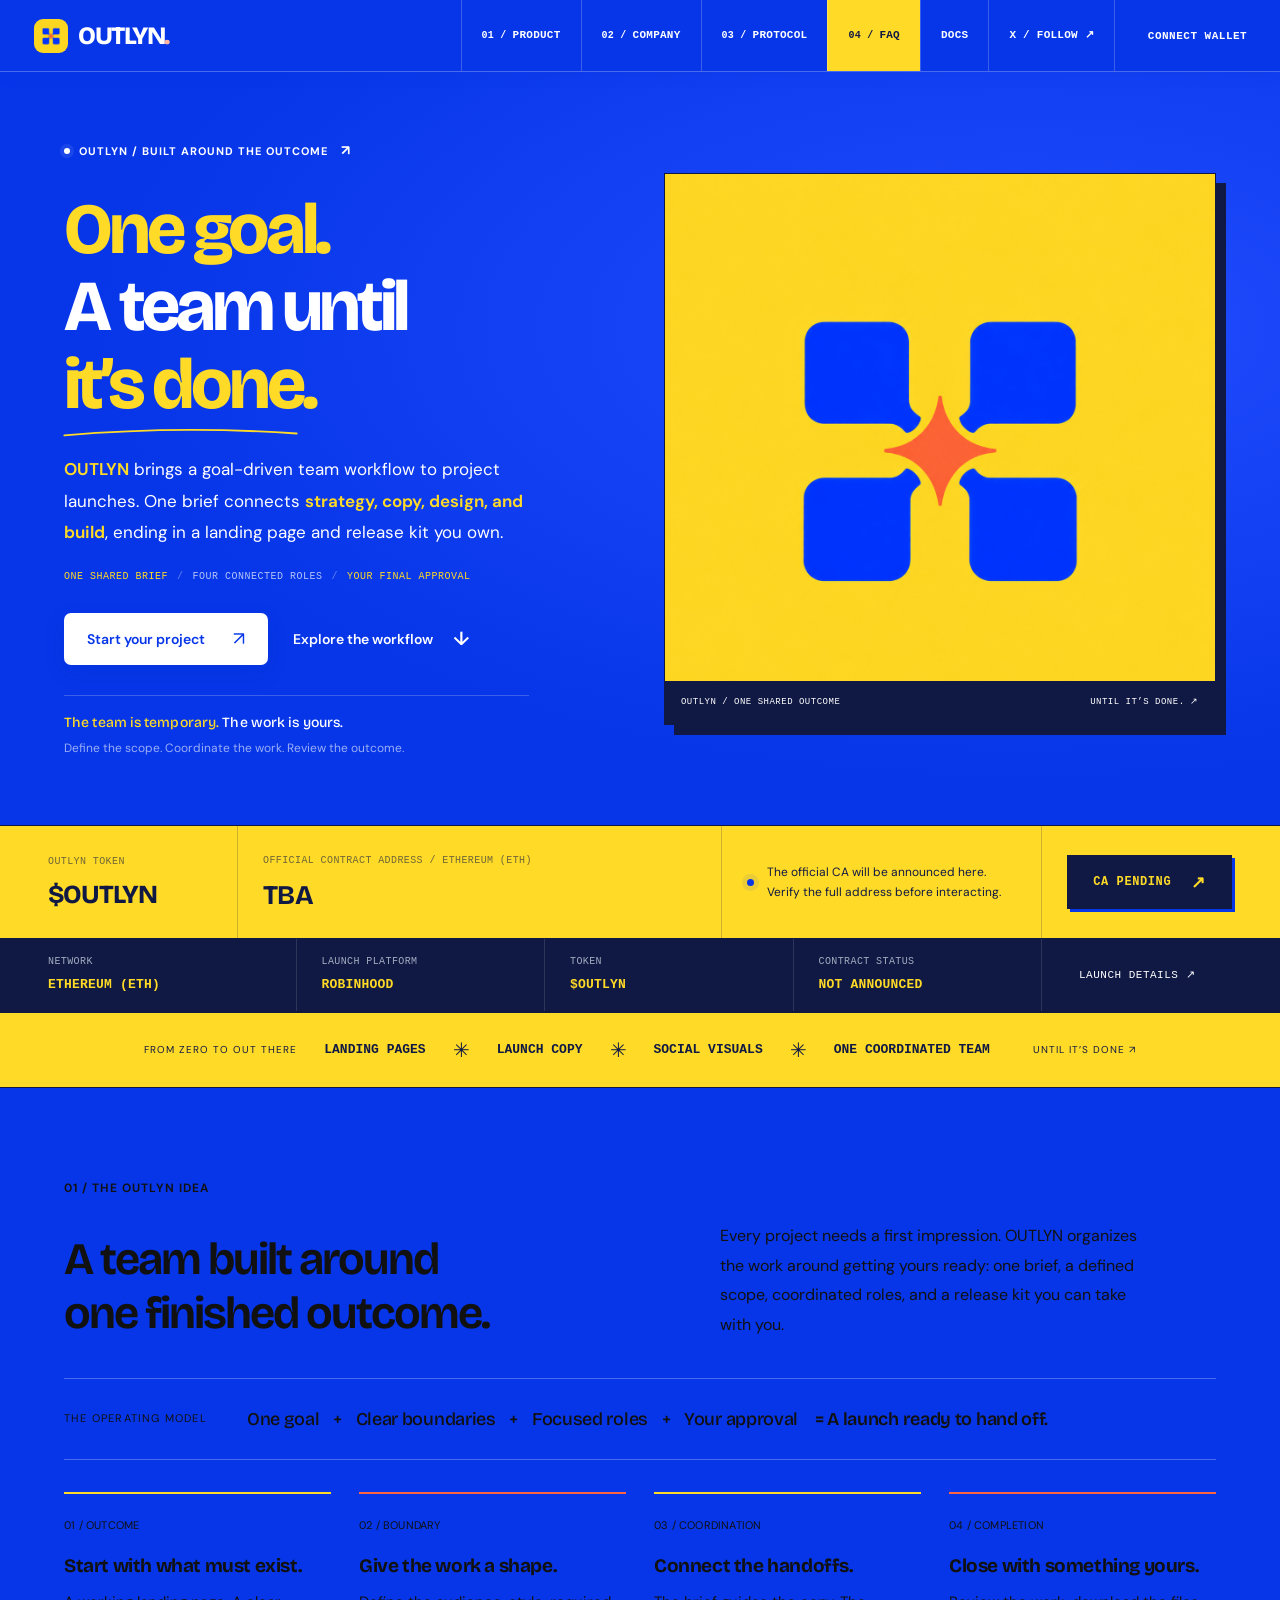
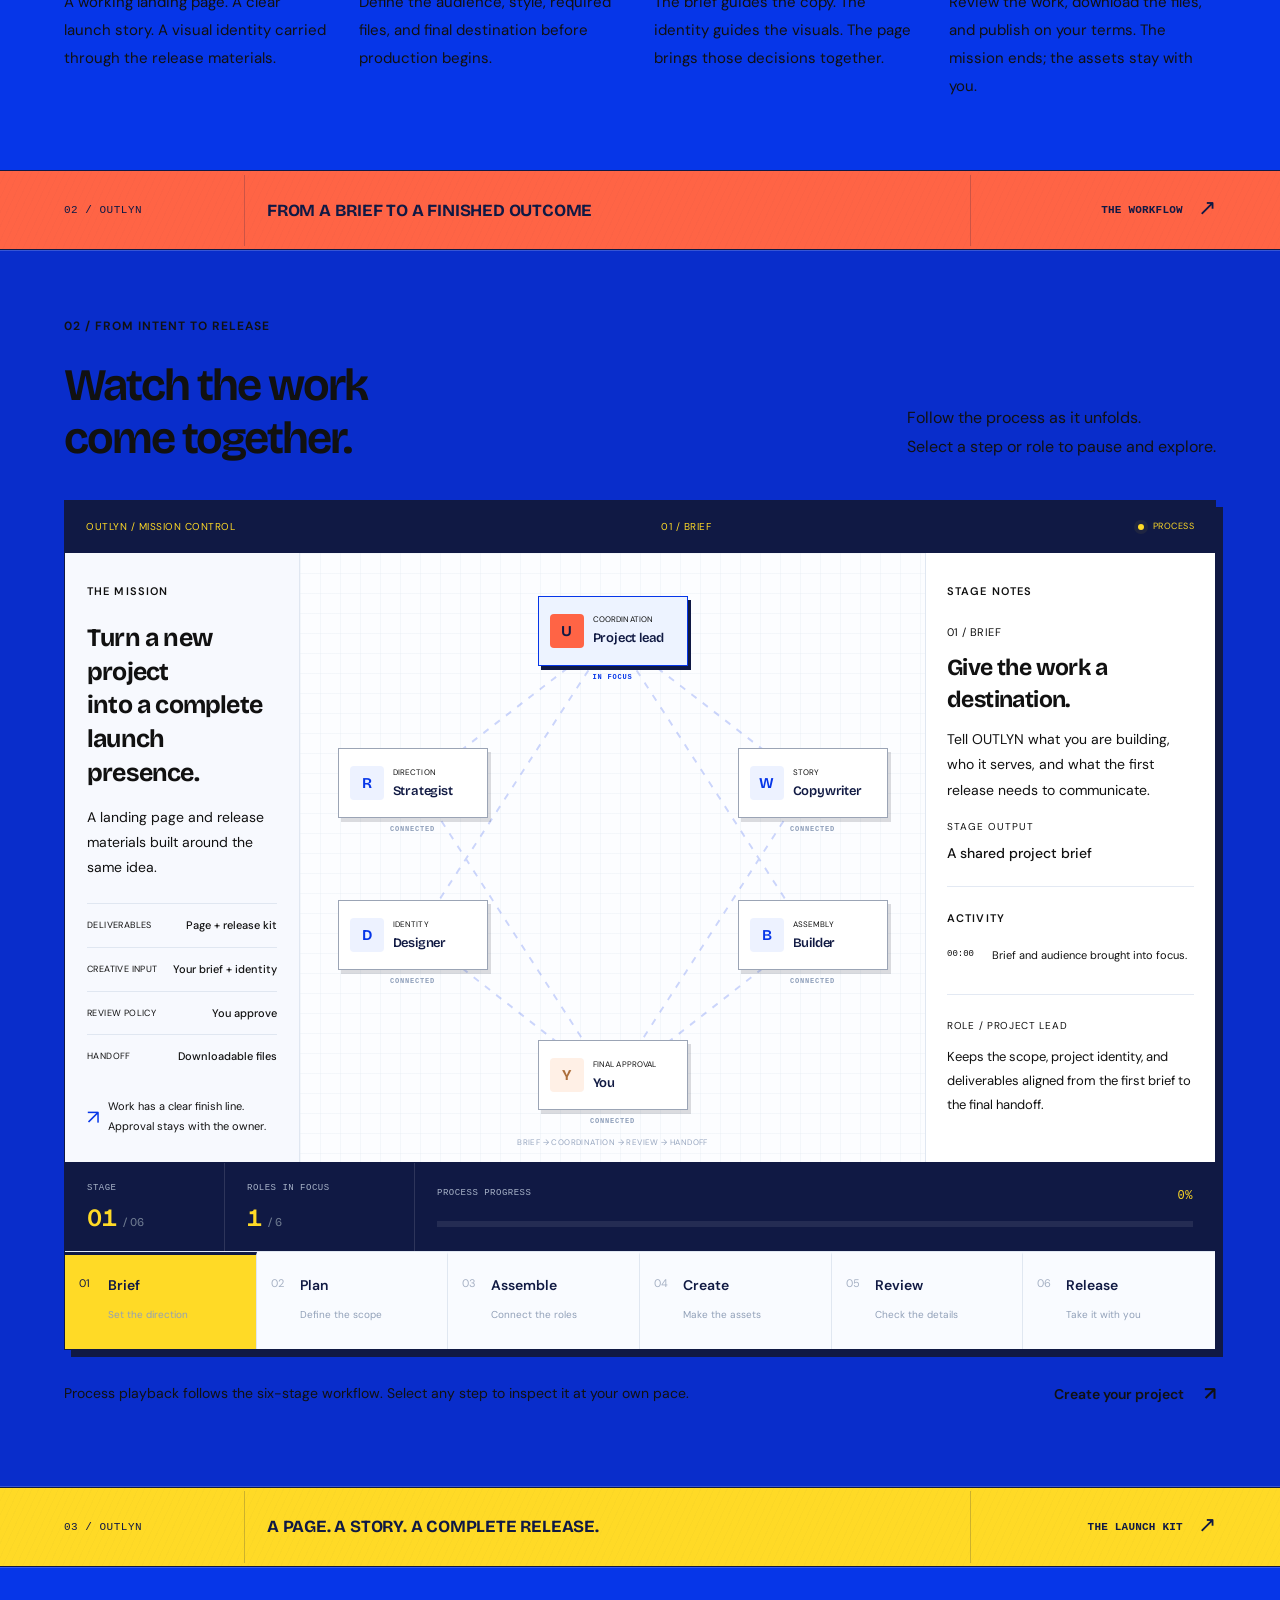
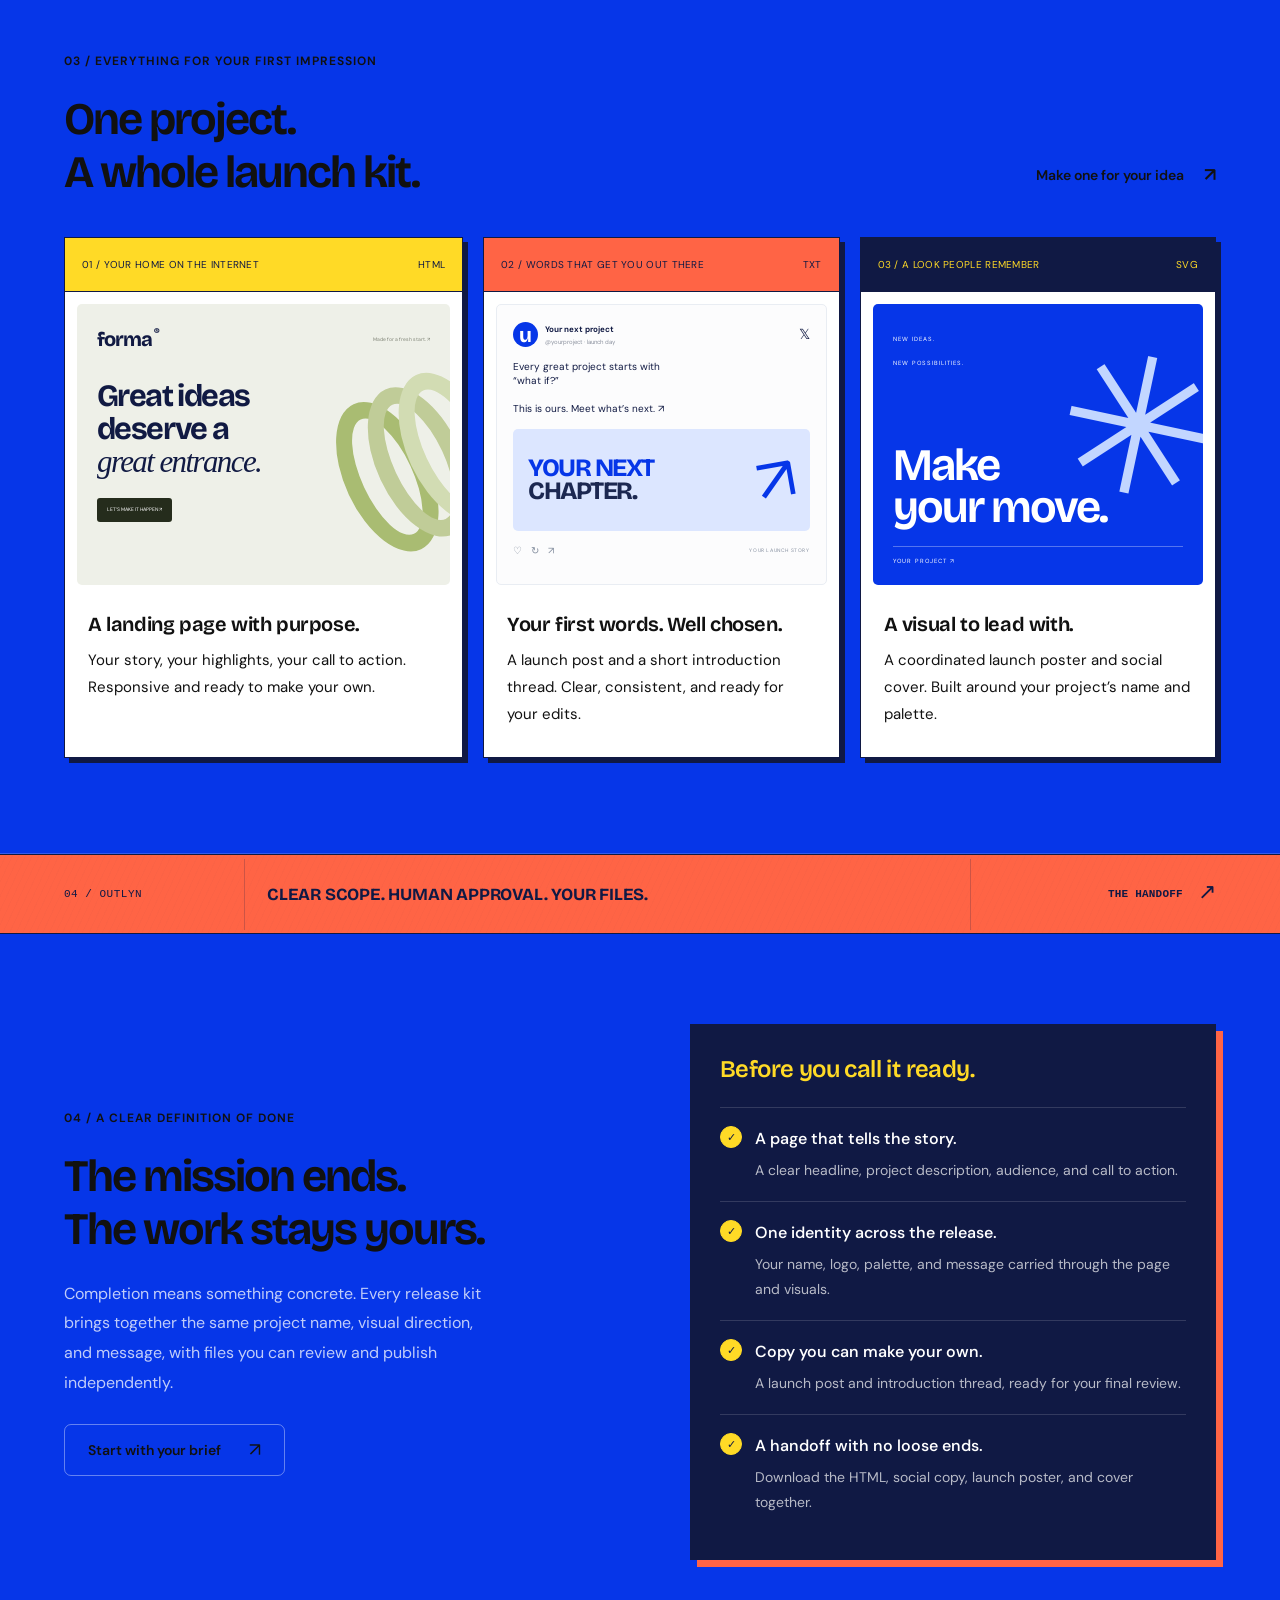
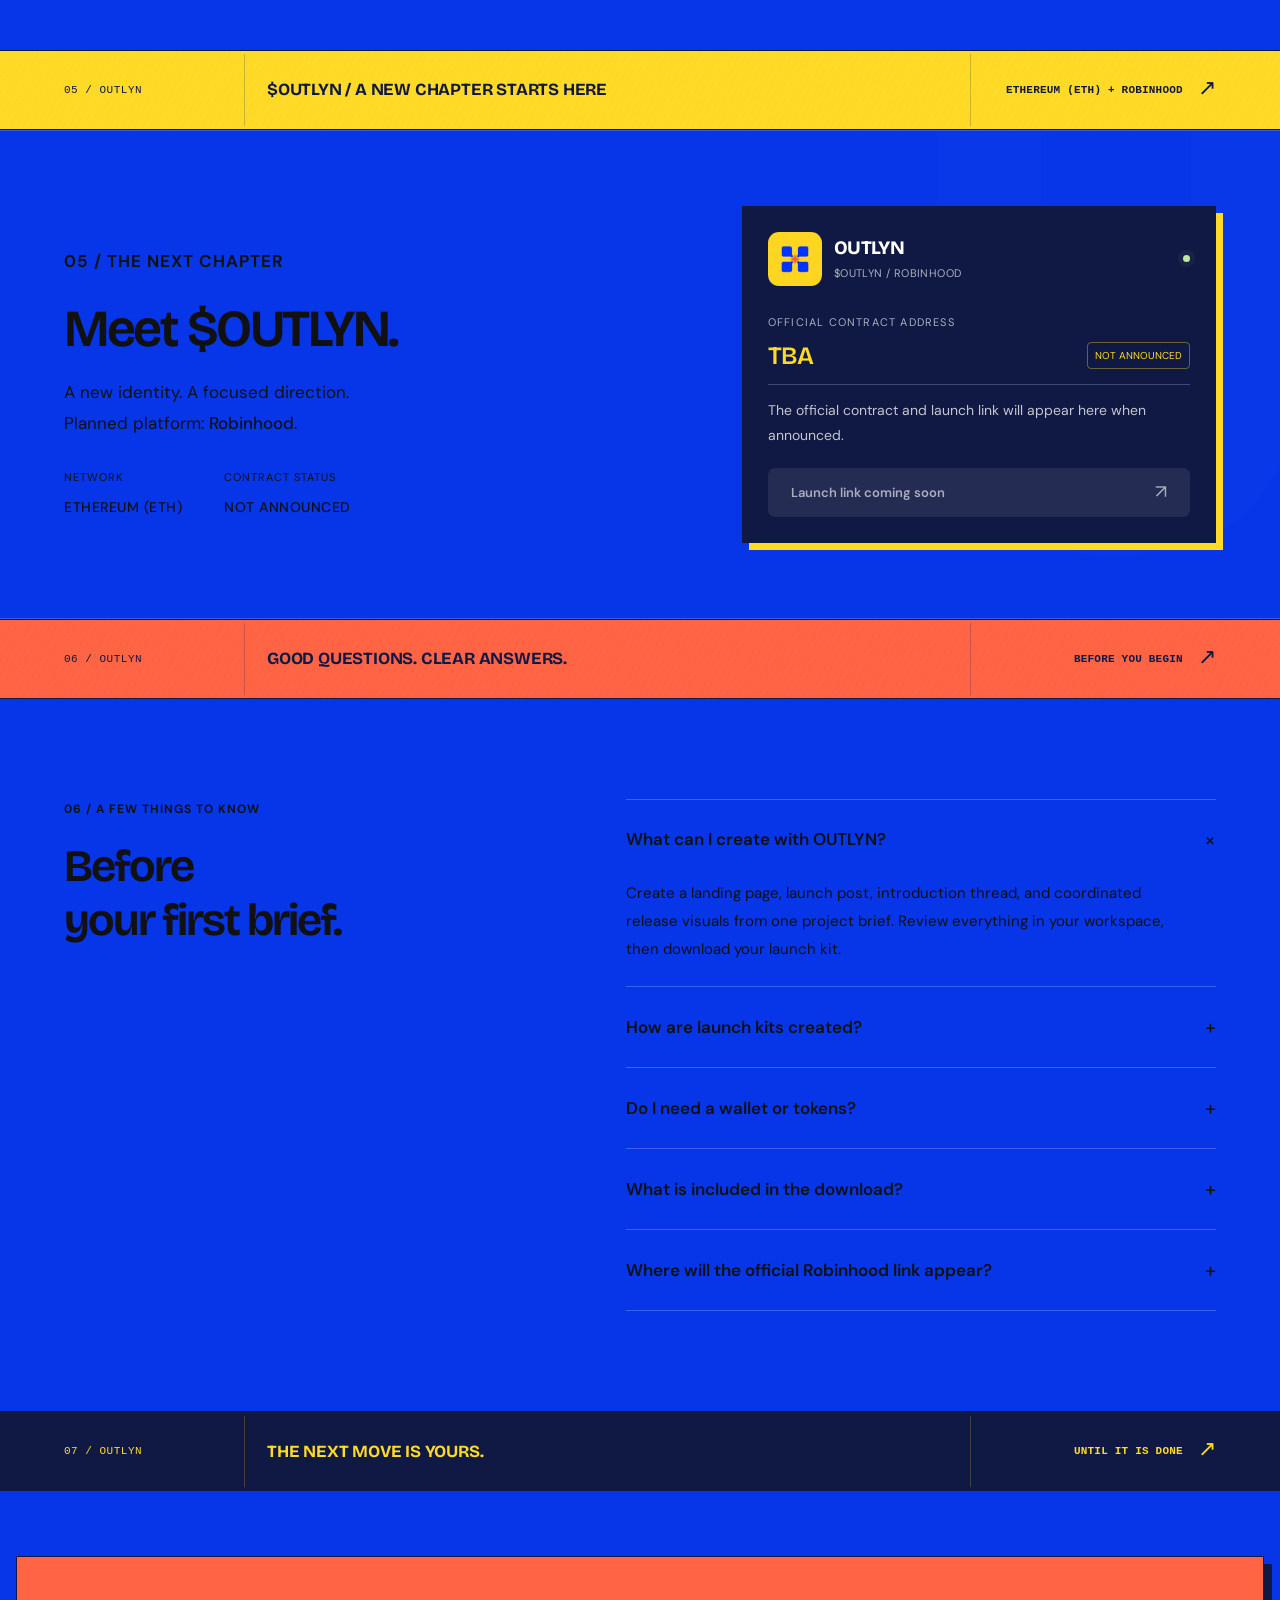
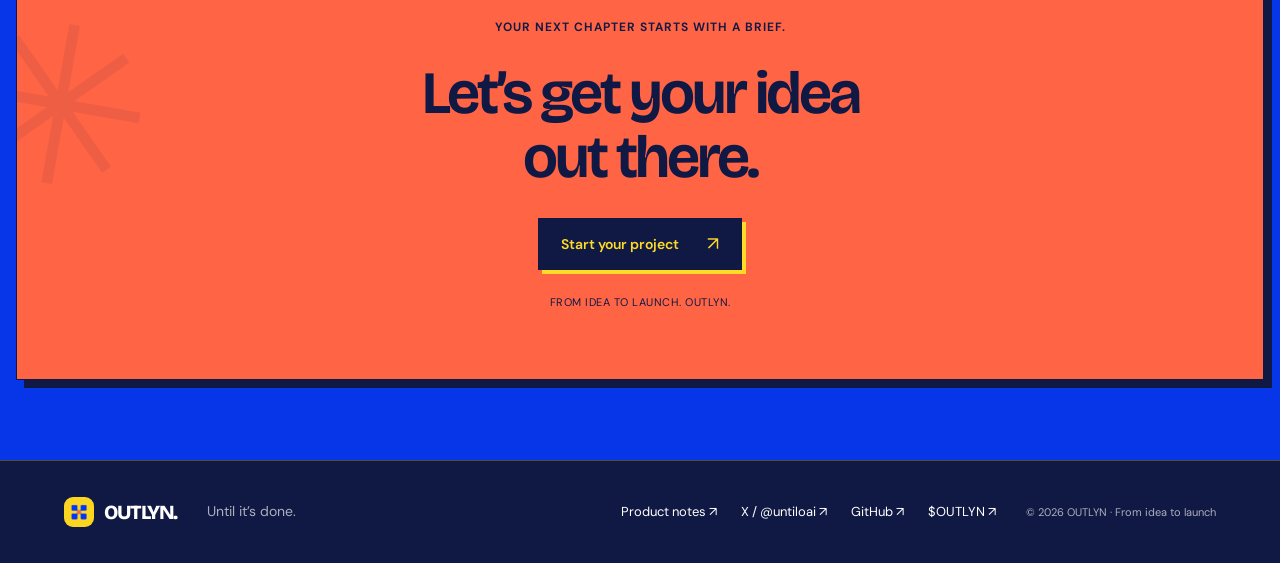
==== commit 66456423: "Rebrand launch site and studio as OUTLYN" ====
--- a/index.html
+++ b/index.html
@@ -3,55 +3,55 @@
 <head>
   <meta charset="utf-8">
   <meta name="viewport" content="width=device-width, initial-scale=1">
-  <meta name="theme-color" content="#0046fd">
-  <meta name="description" content="UNTILO turns your next project into a launch-ready landing page and release kit. Create your landing page and launch materials in one workspace. Planned platform: Robinhood.">
-  <meta property="og:title" content="UNTILO &#8212; From idea to launch.">
+  <meta name="theme-color" content="#0636e8">
+  <meta name="description" content="OUTLYN turns your next project into a launch-ready landing page and release kit. Create your landing page and launch materials in one workspace. Planned platform: Robinhood.">
+  <meta property="og:title" content="OUTLYN &#8212; From idea to launch.">
   <meta property="og:description" content="One brief. A focused AI team. Your next launch, brought together.">
-  <meta property="og:image" content="https://ghostxrun.github.io/UNTILO/untilo-logo.png">
+  <meta property="og:image" content="https://untilo.fun/outlyn-logo.png">
   <meta property="og:type" content="website">
-  <title>UNTILO &#8212; From idea to launch.</title>
-  <link rel="icon" type="image/png" href="untilo-logo.png">
-  <link rel="stylesheet" href="styles.css?v=20261029-eth21">
-  <link rel="stylesheet" href="polish.css?v=20261029-eth21">
-  <link rel="stylesheet" href="workflow-motion.css?v=20261029-eth21">
-  <link rel="stylesheet" href="section-text.css?v=20261029-eth21">
-  <link rel="stylesheet" href="wallets.css?v=20261029-eth21">
-  <script src="app.js?v=20261029-eth21" charset="utf-8" defer></script>
-  <script src="wallets.js?v=20261029-eth21" charset="utf-8" defer></script>
+  <title>OUTLYN &#8212; From idea to launch.</title>
+  <link rel="icon" type="image/png" href="outlyn-logo.png">
+  <link rel="stylesheet" href="styles.css?v=outlyn">
+  <link rel="stylesheet" href="polish.css?v=outlyn">
+  <link rel="stylesheet" href="workflow-motion.css?v=outlyn">
+  <link rel="stylesheet" href="section-text.css?v=outlyn">
+  <link rel="stylesheet" href="wallets.css?v=outlyn">
+  <script src="app.js?v=outlyn" charset="utf-8" defer></script>
+  <script src="wallets.js?v=outlyn" charset="utf-8" defer></script>
 </head>
 <body>
   <a class="skip-link" href="#main">Skip to content</a>
   <header class="site-header segmented-header">
-    <a class="wordmark" href="#" aria-label="UNTILO home"><img src="untilo-logo.png" alt="" width="34" height="34"><span>UNTILO<span class="wordmark-dot">.</span></span></a>
-    <nav id="main-nav" class="segmented-nav" aria-label="Main navigation"><a href="#deliverables" data-nav-section="deliverables" aria-current="location"><span>01 /</span> PRODUCT</a><a href="#concept" data-nav-section="concept"><span>02 /</span> COMPANY</a><a href="#how-it-works" data-nav-section="how-it-works"><span>03 /</span> PROTOCOL</a><a href="#faq" data-nav-section="faq"><span>04 /</span> FAQ</a><a href="docs.html">DOCS</a><a href="https://x.com/untiloai" target="_blank" rel="noopener noreferrer" aria-label="Follow UNTILO on X">X / FOLLOW &#8599;</a></nav>
+    <a class="wordmark" href="#" aria-label="OUTLYN home"><img src="outlyn-logo.png" alt="" width="34" height="34"><span>OUTLYN<span class="wordmark-dot">.</span></span></a>
+    <nav id="main-nav" class="segmented-nav" aria-label="Main navigation"><a href="#deliverables" data-nav-section="deliverables" aria-current="location"><span>01 /</span> PRODUCT</a><a href="#concept" data-nav-section="concept"><span>02 /</span> COMPANY</a><a href="#how-it-works" data-nav-section="how-it-works"><span>03 /</span> PROTOCOL</a><a href="#faq" data-nav-section="faq"><span>04 /</span> FAQ</a><a href="docs.html">DOCS</a><a href="https://x.com/untiloai" target="_blank" rel="noopener noreferrer" aria-label="Follow OUTLYN on X">X / FOLLOW &#8599;</a></nav>
     <button class="header-wallet" id="connect-wallet" type="button" title="Connect an optional Ethereum wallet">CONNECT WALLET</button>
     <button class="mobile-menu" aria-label="Open navigation" aria-expanded="false" aria-controls="main-nav">&#9776;</button>
   </header>
   <main id="main">
     <section class="hero section-wrap project-intro">
       <div class="hero-copy">
-        <a class="announcement" href="#concept"><span class="status-dot"></span> UNTILO / BUILT AROUND THE OUTCOME <span aria-hidden="true">&#8599;</span></a>
+        <a class="announcement" href="#concept"><span class="status-dot"></span> OUTLYN / BUILT AROUND THE OUTCOME <span aria-hidden="true">&#8599;</span></a>
         <h1><span class="intro-line intro-orange">One goal.</span><span class="intro-line">A team until</span><span class="intro-line intro-orange"><span class="hero-em">it&#8217;s done<svg viewBox="0 0 500 24" aria-hidden="true"><path d="M5 17 Q245 -4 493 13"/></svg></span>.</span></h1>
-        <p class="hero-description"><strong class="intro-orange">UNTILO</strong> brings a goal-driven team workflow to project launches. One brief connects <strong class="intro-orange">strategy, copy, design, and build</strong>, ending in a landing page and release kit you own.</p>
+        <p class="hero-description"><strong class="intro-orange">OUTLYN</strong> brings a goal-driven team workflow to project launches. One brief connects <strong class="intro-orange">strategy, copy, design, and build</strong>, ending in a landing page and release kit you own.</p>
         <div class="intro-principles"><span>ONE SHARED BRIEF</span><i>/</i><span>FOUR CONNECTED ROLES</span><i>/</i><span>YOUR FINAL APPROVAL</span></div>
         <div class="hero-actions"><button class="button button-blue" data-open-studio>Start your project <span aria-hidden="true">&#8599;</span></button><a class="text-link" href="#how-it-works">Explore the workflow <span aria-hidden="true">&#8595;</span></a></div>
         <div class="intro-endnote"><strong><span class="intro-orange">The team is temporary.</span> The work is yours.</strong><span>Define the scope. Coordinate the work. Review the outcome.</span></div>
       </div>
-      <figure class="project-hero-art"><img src="untilo-hero.png" width="1024" height="1024" alt="UNTILO U-shaped smile on a blue square, surrounded by orbital lines on an orange background" fetchpriority="high"><figcaption><span>UNTILO / ONE SHARED OUTCOME</span><span>UNTIL IT&#8217;S DONE. &#8599;</span></figcaption></figure>
+      <figure class="project-hero-art"><img src="outlyn-logo.png" width="1254" height="1254" alt="OUTLYN logo with four cobalt-blue shapes around a coral star on yellow" fetchpriority="high"><figcaption><span>OUTLYN / ONE SHARED OUTCOME</span><span>UNTIL IT&#8217;S DONE. &#8599;</span></figcaption></figure>
     </section>
-    <section class="contract-strip" aria-label="Official UNTILO contract address"><div class="contract-strip-inner"><div class="contract-brand"><small>UNTILO TOKEN</small><strong>$UNTILO</strong></div><div class="contract-address"><small>OFFICIAL CONTRACT ADDRESS / ETHEREUM (ETH)</small><strong id="official-ca">TBA</strong></div><div class="contract-notice"><i aria-hidden="true"></i><p id="contract-status">The official CA will be announced here.<br>Verify the full address before interacting.</p></div><div class="contract-action"><button id="copy-contract" disabled type="button">CA PENDING <span aria-hidden="true">&#8599;</span></button></div></div></section>
-    <div class="contract-network"><div><span>NETWORK <b>ETHEREUM (ETH)</b></span><span>LAUNCH PLATFORM <b>ROBINHOOD</b></span><span>TOKEN <b>$UNTILO</b></span><span>CONTRACT STATUS <b id="contract-network-status">NOT ANNOUNCED</b></span><a href="#launch">LAUNCH DETAILS &#8599;</a></div></div>
+    <section class="contract-strip" aria-label="Official OUTLYN contract address"><div class="contract-strip-inner"><div class="contract-brand"><small>OUTLYN TOKEN</small><strong>$OUTLYN</strong></div><div class="contract-address"><small>OFFICIAL CONTRACT ADDRESS / ETHEREUM (ETH)</small><strong id="official-ca">TBA</strong></div><div class="contract-notice"><i aria-hidden="true"></i><p id="contract-status">The official CA will be announced here.<br>Verify the full address before interacting.</p></div><div class="contract-action"><button id="copy-contract" disabled type="button">CA PENDING <span aria-hidden="true">&#8599;</span></button></div></div></section>
+    <div class="contract-network"><div><span>NETWORK <b>ETHEREUM (ETH)</b></span><span>LAUNCH PLATFORM <b>ROBINHOOD</b></span><span>TOKEN <b>$OUTLYN</b></span><span>CONTRACT STATUS <b id="contract-network-status">NOT ANNOUNCED</b></span><a href="#launch">LAUNCH DETAILS &#8599;</a></div></div>
     <div class="capability-strip" aria-label="Launch kit capabilities"><span>FROM ZERO TO OUT THERE</span><b>Landing pages</b><i>&#10035;</i><b>Launch copy</b><i>&#10035;</i><b>Social visuals</b><i>&#10035;</i><b>One coordinated team</b><span>UNTIL IT&#8217;S DONE &#8599;</span></div>
     <section class="section-wrap concept-section" id="concept">
-      <p class="eyebrow">01 / THE UNTILO IDEA</p>
-      <div class="concept-heading"><h2>A team built around<br>one finished outcome.</h2><p>Every project needs a first impression. UNTILO organizes the work around getting yours ready: one brief, a defined scope, coordinated roles, and a release kit you can take with you.</p></div>
+      <p class="eyebrow">01 / THE OUTLYN IDEA</p>
+      <div class="concept-heading"><h2>A team built around<br>one finished outcome.</h2><p>Every project needs a first impression. OUTLYN organizes the work around getting yours ready: one brief, a defined scope, coordinated roles, and a release kit you can take with you.</p></div>
       <div class="concept-statement"><span>THE OPERATING MODEL</span><p>One goal <i>+</i> Clear boundaries <i>+</i> Focused roles <i>+</i> Your approval <b>= A launch ready to hand off.</b></p></div>
       <div class="concept-principles"><article><span>01 / OUTCOME</span><h3>Start with what must exist.</h3><p>A working landing page. A clear launch story. A visual identity carried through the release materials.</p></article><article><span>02 / BOUNDARY</span><h3>Give the work a shape.</h3><p>Define the audience, style, required files, and final destination before production begins.</p></article><article><span>03 / COORDINATION</span><h3>Connect the handoffs.</h3><p>The brief guides the copy. The identity guides the visuals. The page brings those decisions together.</p></article><article><span>04 / COMPLETION</span><h3>Close with something yours.</h3><p>Review the work, download the files, and publish on your terms. The mission ends; the assets stay with you.</p></article></div>
     </section>
-    <div class="chapter-divider divider-orange"><div class="chapter-divider-inner"><span class="chapter-id">02 / UNTILO</span><strong>FROM A BRIEF TO A FINISHED OUTCOME</strong><span class="chapter-detail">THE WORKFLOW <b aria-hidden="true">&#8599;</b></span></div></div>
+    <div class="chapter-divider divider-orange"><div class="chapter-divider-inner"><span class="chapter-id">02 / OUTLYN</span><strong>FROM A BRIEF TO A FINISHED OUTCOME</strong><span class="chapter-detail">THE WORKFLOW <b aria-hidden="true">&#8599;</b></span></div></div>
     <section class="workflow-section" id="how-it-works"><div class="section-wrap">
       <p class="eyebrow">02 / FROM INTENT TO RELEASE</p><div class="section-heading-row"><h2>Watch the work<br>come together.</h2><p>Follow the process as it unfolds.<br>Select a step or role to pause and explore.</p></div>
-      <div class="mission-console"><div class="mission-topbar"><span>UNTILO / MISSION CONTROL</span><span class="mission-stage-label" id="mission-stage-label">01 / DEFINE THE BRIEF</span><span class="playback-badge"><i aria-hidden="true"></i> PROCESS</span></div>
+      <div class="mission-console"><div class="mission-topbar"><span>OUTLYN / MISSION CONTROL</span><span class="mission-stage-label" id="mission-stage-label">01 / DEFINE THE BRIEF</span><span class="playback-badge"><i aria-hidden="true"></i> PROCESS</span></div>
         <div class="mission-body"><aside class="mission-brief"><span class="console-eyebrow">THE MISSION</span><h3>Turn a new project<br>into a complete<br>launch presence.</h3><p>A landing page and release materials built around the same idea.</p><dl><div><dt>DELIVERABLES</dt><dd>Page + release kit</dd></div><div><dt>CREATIVE INPUT</dt><dd>Your brief + identity</dd></div><div><dt>REVIEW POLICY</dt><dd>You approve</dd></div><div><dt>HANDOFF</dt><dd>Downloadable files</dd></div></dl><div class="mission-principle"><span>&#8599;</span><p>Work has a clear finish line.<br>Approval stays with the owner.</p></div></aside>
         <div class="mission-map" aria-label="Project coordinator connects strategy, copy, design, and build to owner review"><div class="map-grid"></div><svg class="mission-connections" viewBox="0 0 500 440" preserveAspectRatio="none" aria-hidden="true"><path d="M250 58L94 167M250 58L406 167M250 58L94 275M250 58L406 275M94 167L250 385M406 167L250 385M94 275L250 385M406 275L250 385"/></svg>
           <button class="mission-node node-coordinator" data-role="coordinator" aria-pressed="true"><i>U</i><span><small>COORDINATION</small><b>Project lead</b></span></button>
@@ -61,28 +61,28 @@
           <button class="mission-node node-build" data-role="build" aria-pressed="false"><i>B</i><span><small>ASSEMBLY</small><b>Builder</b></span></button>
           <button class="mission-node node-owner" data-role="owner" aria-pressed="false"><i>Y</i><span><small>FINAL APPROVAL</small><b>You</b></span></button><span class="mission-map-caption">BRIEF &#8594; COORDINATION &#8594; REVIEW &#8594; HANDOFF</span>
         </div>
-        <aside class="mission-detail"><span class="console-eyebrow">STAGE NOTES</span><div id="stage-content" aria-live="polite"><span class="stage-number">01 / BRIEF</span><h3>Give the work a destination.</h3><p>Tell UNTILO what you are building, who it serves, and what the first release needs to communicate.</p><span class="detail-output-label">STAGE OUTPUT</span><strong class="detail-output">A shared project brief</strong></div><div class="mission-activity"><span class="console-eyebrow">ACTIVITY</span><ol id="workflow-activity" aria-label="Workflow activity"></ol></div><div class="role-detail" id="role-detail" aria-live="polite"><span>ROLE / PROJECT LEAD</span><p>Keeps the scope, project identity, and deliverables aligned from the first brief to the final handoff.</p></div></aside></div>
+        <aside class="mission-detail"><span class="console-eyebrow">STAGE NOTES</span><div id="stage-content" aria-live="polite"><span class="stage-number">01 / BRIEF</span><h3>Give the work a destination.</h3><p>Tell OUTLYN what you are building, who it serves, and what the first release needs to communicate.</p><span class="detail-output-label">STAGE OUTPUT</span><strong class="detail-output">A shared project brief</strong></div><div class="mission-activity"><span class="console-eyebrow">ACTIVITY</span><ol id="workflow-activity" aria-label="Workflow activity"></ol></div><div class="role-detail" id="role-detail" aria-live="polite"><span>ROLE / PROJECT LEAD</span><p>Keeps the scope, project identity, and deliverables aligned from the first brief to the final handoff.</p></div></aside></div>
         <div class="workflow-telemetry"><div><span>STAGE</span><strong id="workflow-stage-count">01 <small>/ 06</small></strong></div><div><span>ROLES IN FOCUS</span><strong id="workflow-role-count">1 <small>/ 6</small></strong></div><div class="workflow-progress-cell"><span>PROCESS PROGRESS <b id="workflow-percent">0%</b></span><div class="workflow-progress" role="progressbar" aria-label="Workflow playback progress" aria-valuemin="0" aria-valuemax="100" aria-valuenow="0"><i id="workflow-progress-fill"></i></div></div></div><div class="mission-steps" role="group" aria-label="Explore the six launch stages"><button data-stage="0" aria-pressed="true"><span>01</span><b>Brief</b><small>Set the direction</small></button><button data-stage="1" aria-pressed="false"><span>02</span><b>Plan</b><small>Define the scope</small></button><button data-stage="2" aria-pressed="false"><span>03</span><b>Assemble</b><small>Connect the roles</small></button><button data-stage="3" aria-pressed="false"><span>04</span><b>Create</b><small>Make the assets</small></button><button data-stage="4" aria-pressed="false"><span>05</span><b>Review</b><small>Check the details</small></button><button data-stage="5" aria-pressed="false"><span>06</span><b>Release</b><small>Take it with you</small></button></div>
       </div><div class="workflow-bottom"><p>Process playback follows the six-stage workflow. Select any step to inspect it at your own pace.</p><button class="text-link" data-open-studio>Create your project <span>&#8599;</span></button></div>
     </div></section>
-    <div class="chapter-divider divider-lime"><div class="chapter-divider-inner"><span class="chapter-id">03 / UNTILO</span><strong>A PAGE. A STORY. A COMPLETE RELEASE.</strong><span class="chapter-detail">THE LAUNCH KIT <b aria-hidden="true">&#8599;</b></span></div></div>
+    <div class="chapter-divider divider-lime"><div class="chapter-divider-inner"><span class="chapter-id">03 / OUTLYN</span><strong>A PAGE. A STORY. A COMPLETE RELEASE.</strong><span class="chapter-detail">THE LAUNCH KIT <b aria-hidden="true">&#8599;</b></span></div></div>
     <section class="kit-section" id="deliverables"><div class="section-wrap"><div class="section-intro"><p class="eyebrow">03 / EVERYTHING FOR YOUR FIRST IMPRESSION</p><div class="section-heading-row"><h2>One project.<br>A whole launch kit.</h2><button class="text-link" data-open-studio>Make one for your idea <span>&#8599;</span></button></div></div>
       <div class="kit-grid"><article class="kit-card page-card"><div class="card-caption"><span>01 / YOUR HOME ON THE INTERNET</span><span>HTML</span></div><div class="page-visual"><div class="page-visual-nav"><b>forma<span>&#174;</span></b><span>Made for a fresh start. &#8599;</span></div><h3>Great ideas<br>deserve a<br><em>great entrance.</em></h3><div class="visual-ribbon"><i></i><i></i><i></i></div><span class="visual-pill">LET&#8217;S MAKE IT HAPPEN &#8599;</span></div><div class="kit-card-footer"><h3>A landing page with purpose.</h3><p>Your story, your highlights, your call to action. Responsive and ready to make your own.</p></div></article>
       <article class="kit-card social-card"><div class="card-caption"><span>02 / WORDS THAT GET YOU OUT THERE</span><span>TXT</span></div><div class="social-visual"><div class="social-profile"><span class="profile-logo">u</span><div><b>Your next project</b><small>@yourproject &#183; launch day</small></div><span>&#120143;</span></div><p>Every great project starts with<br>&#8220;what if?&#8221;<br><br>This is ours. Meet what&#8217;s next. &#8599;</p><div class="social-thumb"><span>YOUR NEXT<br><i>CHAPTER.</i></span><b>&#8599;</b></div><div class="social-meta">&#9825; &nbsp; &#8635; &nbsp; &#8599; <span>YOUR LAUNCH STORY</span></div></div><div class="kit-card-footer"><h3>Your first words. Well chosen.</h3><p>A launch post and a short introduction thread. Clear, consistent, and ready for your edits.</p></div></article>
       <article class="kit-card visual-card"><div class="card-caption"><span>03 / A LOOK PEOPLE REMEMBER</span><span>SVG</span></div><div class="poster-visual"><span>NEW IDEAS.<br>NEW POSSIBILITIES.</span><div class="poster-star">&#10035;</div><div><b>Make<br>your move.</b><span>YOUR PROJECT &#8599;</span></div></div><div class="kit-card-footer"><h3>A visual to lead with.</h3><p>A coordinated launch poster and social cover. Built around your project&#8217;s name and palette.</p></div></article></div>
     </div></section>
-    <div class="chapter-divider divider-orange"><div class="chapter-divider-inner"><span class="chapter-id">04 / UNTILO</span><strong>CLEAR SCOPE. HUMAN APPROVAL. YOUR FILES.</strong><span class="chapter-detail">THE HANDOFF <b aria-hidden="true">&#8599;</b></span></div></div>
+    <div class="chapter-divider divider-orange"><div class="chapter-divider-inner"><span class="chapter-id">04 / OUTLYN</span><strong>CLEAR SCOPE. HUMAN APPROVAL. YOUR FILES.</strong><span class="chapter-detail">THE HANDOFF <b aria-hidden="true">&#8599;</b></span></div></div>
     <section class="section-wrap handoff-section"><div><p class="eyebrow">04 / A CLEAR DEFINITION OF DONE</p><h2>The mission ends.<br>The work stays yours.</h2><p>Completion means something concrete. Every release kit brings together the same project name, visual direction, and message, with files you can review and publish independently.</p><button class="button button-outline" data-open-studio>Start with your brief <span>&#8599;</span></button></div><div class="handoff-checks"><h3>Before you call it ready.</h3><article><span>&#10003;</span><div><b>A page that tells the story.</b><p>A clear headline, project description, audience, and call to action.</p></div></article><article><span>&#10003;</span><div><b>One identity across the release.</b><p>Your name, logo, palette, and message carried through the page and visuals.</p></div></article><article><span>&#10003;</span><div><b>Copy you can make your own.</b><p>A launch post and introduction thread, ready for your final review.</p></div></article><article><span>&#10003;</span><div><b>A handoff with no loose ends.</b><p>Download the HTML, social copy, launch poster, and cover together.</p></div></article></div></section>
-    <div class="chapter-divider divider-lime"><div class="chapter-divider-inner"><span class="chapter-id">05 / UNTILO</span><strong>$UNTILO / A NEW CHAPTER STARTS HERE</strong><span class="chapter-detail">ETHEREUM (ETH) + ROBINHOOD <b aria-hidden="true">&#8599;</b></span></div></div>
-    <section class="launch-section" id="launch"><div class="section-wrap launch-inner"><div><p class="eyebrow">05 / THE NEXT CHAPTER</p><h2>Meet <span>$UNTILO.</span></h2><p>A new identity. A focused direction.<br>Planned platform: <strong>Robinhood</strong>.</p><div class="launch-meta"><span>NETWORK <b>ETHEREUM (ETH)</b></span><span>CONTRACT STATUS <b>NOT ANNOUNCED</b></span></div></div><div class="token-panel"><div class="token-panel-top"><img src="untilo-logo.png" alt="UNTILO logo" width="54" height="54"><div><b>UNTILO</b><span>$UNTILO / ROBINHOOD</span></div><span class="pending-dot"></span></div><div class="ca-label">OFFICIAL CONTRACT ADDRESS</div><div class="ca-row"><strong>TBA</strong><span>NOT ANNOUNCED</span></div><p>The official contract and launch link will appear here when announced.</p><button class="button token-pending" disabled>Launch link coming soon <span>&#8599;</span></button></div></div></section>
-    <div class="chapter-divider divider-orange"><div class="chapter-divider-inner"><span class="chapter-id">06 / UNTILO</span><strong>GOOD QUESTIONS. CLEAR ANSWERS.</strong><span class="chapter-detail">BEFORE YOU BEGIN <b aria-hidden="true">&#8599;</b></span></div></div>
-    <section class="section-wrap faq-section" id="faq"><div><p class="eyebrow">06 / A FEW THINGS TO KNOW</p><h2>Before<br>your first brief.</h2></div><div class="faq-list"><details open><summary>What can I create with UNTILO?<span>+</span></summary><p>Create a landing page, launch post, introduction thread, and coordinated release visuals from one project brief. Review everything in your workspace, then download your launch kit.</p></details><details><summary>How are launch kits created?<span>+</span></summary><p>Your brief is combined with ready-to-customize layouts and copy structures in your browser. Choose a direction, add your identity, and review the results before publishing.</p></details><details><summary>Do I need a wallet or tokens?<span>+</span></summary><p>No wallet, payment, or token ownership is required to use the launch studio. Your files stay on your device.</p></details><details><summary>What is included in the download?<span>+</span></summary><p>A standalone HTML landing page, your edited launch post and thread, launch posters and social covers in PNG and editable SVG formats. Review the copy and supply your final links before publishing.</p></details><details><summary>Where will the official Robinhood link appear?<span>+</span></summary><p>The contract address is TBA. The official launch link will appear in the launch section when announced.</p></details></div></section>
-    <div class="chapter-divider divider-ink"><div class="chapter-divider-inner"><span class="chapter-id">07 / UNTILO</span><strong>THE NEXT MOVE IS YOURS.</strong><span class="chapter-detail">UNTIL IT IS DONE <b aria-hidden="true">&#8599;</b></span></div></div>
-    <section class="closing-section section-wrap"><span class="closing-star" aria-hidden="true">&#10035;</span><p class="eyebrow">YOUR NEXT CHAPTER STARTS WITH A BRIEF.</p><h2>Let&#8217;s get your idea<br><em>out there.</em></h2><button class="button button-blue" data-open-studio>Start your project <span>&#8599;</span></button><span class="closing-note">FROM IDEA TO LAUNCH. UNTILO.</span></section>
+    <div class="chapter-divider divider-lime"><div class="chapter-divider-inner"><span class="chapter-id">05 / OUTLYN</span><strong>$OUTLYN / A NEW CHAPTER STARTS HERE</strong><span class="chapter-detail">ETHEREUM (ETH) + ROBINHOOD <b aria-hidden="true">&#8599;</b></span></div></div>
+    <section class="launch-section" id="launch"><div class="section-wrap launch-inner"><div><p class="eyebrow">05 / THE NEXT CHAPTER</p><h2>Meet <span>$OUTLYN.</span></h2><p>A new identity. A focused direction.<br>Planned platform: <strong>Robinhood</strong>.</p><div class="launch-meta"><span>NETWORK <b>ETHEREUM (ETH)</b></span><span>CONTRACT STATUS <b>NOT ANNOUNCED</b></span></div></div><div class="token-panel"><div class="token-panel-top"><img src="outlyn-logo.png" alt="OUTLYN logo" width="54" height="54"><div><b>OUTLYN</b><span>$OUTLYN / ROBINHOOD</span></div><span class="pending-dot"></span></div><div class="ca-label">OFFICIAL CONTRACT ADDRESS</div><div class="ca-row"><strong>TBA</strong><span>NOT ANNOUNCED</span></div><p>The official contract and launch link will appear here when announced.</p><button class="button token-pending" disabled>Launch link coming soon <span>&#8599;</span></button></div></div></section>
+    <div class="chapter-divider divider-orange"><div class="chapter-divider-inner"><span class="chapter-id">06 / OUTLYN</span><strong>GOOD QUESTIONS. CLEAR ANSWERS.</strong><span class="chapter-detail">BEFORE YOU BEGIN <b aria-hidden="true">&#8599;</b></span></div></div>
+    <section class="section-wrap faq-section" id="faq"><div><p class="eyebrow">06 / A FEW THINGS TO KNOW</p><h2>Before<br>your first brief.</h2></div><div class="faq-list"><details open><summary>What can I create with OUTLYN?<span>+</span></summary><p>Create a landing page, launch post, introduction thread, and coordinated release visuals from one project brief. Review everything in your workspace, then download your launch kit.</p></details><details><summary>How are launch kits created?<span>+</span></summary><p>Your brief is combined with ready-to-customize layouts and copy structures in your browser. Choose a direction, add your identity, and review the results before publishing.</p></details><details><summary>Do I need a wallet or tokens?<span>+</span></summary><p>No wallet, payment, or token ownership is required to use the launch studio. Your files stay on your device.</p></details><details><summary>What is included in the download?<span>+</span></summary><p>A standalone HTML landing page, your edited launch post and thread, launch posters and social covers in PNG and editable SVG formats. Review the copy and supply your final links before publishing.</p></details><details><summary>Where will the official Robinhood link appear?<span>+</span></summary><p>The contract address is TBA. The official launch link will appear in the launch section when announced.</p></details></div></section>
+    <div class="chapter-divider divider-ink"><div class="chapter-divider-inner"><span class="chapter-id">07 / OUTLYN</span><strong>THE NEXT MOVE IS YOURS.</strong><span class="chapter-detail">UNTIL IT IS DONE <b aria-hidden="true">&#8599;</b></span></div></div>
+    <section class="closing-section section-wrap"><span class="closing-star" aria-hidden="true">&#10035;</span><p class="eyebrow">YOUR NEXT CHAPTER STARTS WITH A BRIEF.</p><h2>Let&#8217;s get your idea<br><em>out there.</em></h2><button class="button button-blue" data-open-studio>Start your project <span>&#8599;</span></button><span class="closing-note">FROM IDEA TO LAUNCH. OUTLYN.</span></section>
   </main>
-  <footer class="site-footer"><a class="wordmark" href="#"><img src="untilo-logo.png" alt="" width="30" height="30"><span>UNTILO.</span></a><span>Until it&#8217;s done.</span><div><a href="docs.html">Product notes &#8599;</a><a href="https://x.com/untiloai" target="_blank" rel="noopener noreferrer">X / @untiloai &#8599;</a><a href="https://github.com/GHOSTXrun/UNTILO" target="_blank" rel="noopener noreferrer">GitHub &#8599;</a><a href="#launch">$UNTILO &#8599;</a></div><small>&#169; <span id="year">2026</span> UNTILO &#183; From idea to launch</small></footer>
-  <dialog id="studio" aria-labelledby="studio-title"><div class="studio-header"><div><span class="eyebrow">UNTILO / LAUNCH STUDIO</span><h2 id="studio-title">Give your idea a starting point.</h2></div><button class="icon-button" id="close-studio" aria-label="Close launch studio">&#215;</button></div><div class="studio-workspace-note"><span class="status-dot"></span> PRIVATE WORKSPACE <span>Your project. Your files. Always in your hands.</span></div><div class="studio-layout"><form id="project-form"><label for="project-name">Project name <span>01</span></label><input id="project-name" name="projectName" maxlength="36" placeholder="e.g. UNTILO" required><label for="project-description">What are you building? <span>02</span></label><textarea id="project-description" name="description" maxlength="500" rows="3" placeholder="Describe your idea, who it&#8217;s for, and what makes it different." required></textarea><div class="form-two"><div><label for="project-audience">Who is it for?</label><input id="project-audience" maxlength="90" placeholder="e.g. independent creators" required></div><div><label for="project-style">Visual direction</label><select id="project-style"><option value="electric">Electric blue</option><option value="midnight">Midnight purple</option><option value="forest">Fresh green</option></select></div></div><label for="project-url">Project link <small>Optional &#183; HTTPS</small></label><input id="project-url" type="url" placeholder="https://your-project.com" maxlength="300"><label for="project-logo">Project logo <small>Optional &#183; PNG / JPG / WebP, up to 3 MB</small></label><input id="project-logo" type="file" accept="image/png,image/jpeg,image/webp"><p class="file-status" id="file-status">Your logo stays in this browser tab.</p><p class="draft-status" id="draft-status" role="status">Your brief saves automatically on this device.</p><button class="button button-blue form-submit" type="submit">Create my launch kit <span>&#8599;</span></button><button class="sample-button" id="use-example" type="button">Use the UNTILO project brief</button></form><div class="studio-output"><div class="output-heading"><span>YOUR LAUNCH KIT</span><span id="output-status">AWAITING BRIEF</span></div><ol class="progress-list" aria-label="Launch workflow"><li><span>R</span><div><b>Strategy</b><small>Project direction</small></div><i>&#9675;</i></li><li><span>W</span><div><b>Copy</b><small>Page + launch story</small></div><i>&#9675;</i></li><li><span>D</span><div><b>Design</b><small>Palette + release visuals</small></div><i>&#9675;</i></li><li><span>B</span><div><b>Build</b><small>Page + downloadable files</small></div><i>&#9675;</i></li></ol><div id="output-empty"><span>&#8599;</span><h3>Big things start small.</h3><p>Fill in your brief.<br>Your launch kit takes shape here.</p></div><div id="output-results" hidden><div class="output-tabs" role="tablist" aria-label="Launch assets"><button id="tab-page" role="tab" aria-selected="true" aria-controls="panel-page" tabindex="0" data-tab="page">Landing page</button><button id="tab-copy" role="tab" aria-selected="false" aria-controls="panel-copy" tabindex="-1" data-tab="copy">Social copy</button><button id="tab-visual" role="tab" aria-selected="false" aria-controls="panel-visual" tabindex="-1" data-tab="visual">Visuals</button></div><div id="panel-page" role="tabpanel" aria-labelledby="tab-page"><div class="page-review-toolbar"><span>YOUR LANDING PAGE</span><a id="open-full-page" class="text-link" target="_blank" rel="noopener noreferrer">Open full page &#8599;</a></div><iframe id="page-preview" title="Your project landing page" sandbox=""></iframe><p class="asset-note">Update the brief and create your kit again to revise the page.</p></div><div id="panel-copy" role="tabpanel" aria-labelledby="tab-copy" hidden><label class="copy-editor-label" for="edit-post">Launch post <span id="post-length">0 characters</span></label><textarea id="edit-post" class="copy-editor" maxlength="4000" rows="6" spellcheck="true" aria-describedby="copy-edit-note"></textarea><label class="copy-editor-label" for="edit-thread">Introduction thread</label><textarea id="edit-thread" class="copy-editor" maxlength="8000" rows="8" spellcheck="true"></textarea><p id="copy-edit-note" class="asset-note">Edits are included in your download. Creating a new kit replaces these edits. Review post lengths before publishing.</p><pre id="copy-preview" hidden></pre><button class="button button-outline" id="copy-post" type="button">Copy launch post &#8599;</button></div><div id="panel-visual" role="tabpanel" aria-labelledby="tab-visual" hidden><img id="poster-preview" alt="Generated launch poster"><div class="asset-downloads"><button class="button button-outline" id="download-poster" type="button">Poster PNG &#8595;</button><button class="button button-outline" id="download-cover" type="button">Cover PNG &#8595;</button></div><p class="asset-note">Poster 1080 &#215; 1080 / Cover 1200 &#215; 630. PNG + editable SVG included in the ZIP.</p></div><button class="button button-dark download-button" id="download-kit" type="button">Download launch kit <span>&#8595; ZIP</span></button><p class="asset-note">Your files are ready. Review, refine, release.</p></div><p id="studio-announcement" role="status" aria-live="polite"></p></div></div></dialog>
-  <dialog id="wallet-dialog" aria-labelledby="wallet-title"><div class="wallet-heading"><div><span>UNTILO / ETHEREUM (ETH)</span><h2 id="wallet-title">Choose your wallet.</h2></div><button id="close-wallet" class="icon-button" type="button" aria-label="Close wallet selection">&#215;</button></div><p class="wallet-intro">Connect your public address to UNTILO.</p><div id="wallet-account" hidden><span class="wallet-account-label">CONNECTED WITH <b id="wallet-account-name"></b></span><p id="wallet-full-address"></p><div class="wallet-account-actions"><button id="wallet-copy-address" type="button">Copy address</button><a id="wallet-explorer" href="https://etherscan.io/" target="_blank" rel="noopener noreferrer">View on Etherscan &#8599;</a></div><button id="wallet-disconnect" class="button button-dark" type="button">Disconnect wallet</button></div><div id="wallet-choices"><button class="wallet-choice" type="button" data-wallet="robinhood"><span class="wallet-symbol robinhood-symbol"><svg viewBox="0 0 32 32" aria-hidden="true"><path d="M25 4C14 5 7 12 8 24l5-6 7-2 5-12ZM8 24l-2 5m6-11 7-7" fill="none" stroke="currentColor" stroke-width="2.4" stroke-linecap="round" stroke-linejoin="round"/></svg></span><span class="wallet-choice-text"><strong>Robinhood Wallet</strong><small data-wallet-status="robinhood">Checking wallet...</small></span><span class="wallet-choice-arrow" aria-hidden="true">&#8599;</span></button><button class="wallet-choice" type="button" data-wallet="phantom"><span class="wallet-symbol phantom-symbol"><svg viewBox="0 0 32 32" aria-hidden="true"><path d="M5 23c0-10 5-18 13-18 7 0 10 4 10 9 0 7-5 13-9 13-2 0-2-2-1-4-2 3-4 5-6 5-2 0-2-2-1-4-2 3-6 4-6-1Z" fill="currentColor"/><ellipse cx="16" cy="13" rx="1.4" ry="2" fill="#8b6ce8"/><ellipse cx="22" cy="13" rx="1.4" ry="2" fill="#8b6ce8"/></svg></span><span class="wallet-choice-text"><strong>Phantom</strong><small data-wallet-status="phantom">Checking wallet...</small></span><span class="wallet-choice-arrow" aria-hidden="true">&#8599;</span></button></div><div class="wallet-help" id="wallet-help" hidden><strong id="wallet-help-title"></strong><p id="wallet-help-text"></p><div><a id="wallet-install" target="_blank" rel="noopener noreferrer">Get wallet &#8599;</a><a id="wallet-open-mobile">Open in wallet &#8599;</a></div></div><p class="wallet-status" id="wallet-status" role="status" aria-live="polite">Select a wallet to continue.</p><div class="wallet-footnote"><span>ETHEREUM (ETH) CONNECTION</span><p>Connecting shares your public address. No transaction, token approval, or message signature is requested.</p></div></dialog>
+  <footer class="site-footer"><a class="wordmark" href="#"><img src="outlyn-logo.png" alt="" width="30" height="30"><span>OUTLYN.</span></a><span>Until it&#8217;s done.</span><div><a href="docs.html">Product notes &#8599;</a><a href="https://x.com/untiloai" target="_blank" rel="noopener noreferrer">X / @untiloai &#8599;</a><a href="https://github.com/GHOSTXrun/UNTILO" target="_blank" rel="noopener noreferrer">GitHub &#8599;</a><a href="#launch">$OUTLYN &#8599;</a></div><small>&#169; <span id="year">2026</span> OUTLYN &#183; From idea to launch</small></footer>
+  <dialog id="studio" aria-labelledby="studio-title"><div class="studio-header"><div><span class="eyebrow">OUTLYN / LAUNCH STUDIO</span><h2 id="studio-title">Give your idea a starting point.</h2></div><button class="icon-button" id="close-studio" aria-label="Close launch studio">&#215;</button></div><div class="studio-workspace-note"><span class="status-dot"></span> PRIVATE WORKSPACE <span>Your project. Your files. Always in your hands.</span></div><div class="studio-layout"><form id="project-form"><label for="project-name">Project name <span>01</span></label><input id="project-name" name="projectName" maxlength="36" placeholder="e.g. OUTLYN" required><label for="project-description">What are you building? <span>02</span></label><textarea id="project-description" name="description" maxlength="500" rows="3" placeholder="Describe your idea, who it&#8217;s for, and what makes it different." required></textarea><div class="form-two"><div><label for="project-audience">Who is it for?</label><input id="project-audience" maxlength="90" placeholder="e.g. independent creators" required></div><div><label for="project-style">Visual direction</label><select id="project-style"><option value="electric">Cobalt &amp; yellow</option><option value="midnight">Midnight purple</option><option value="forest">Fresh green</option></select></div></div><label for="project-url">Project link <small>Optional &#183; HTTPS</small></label><input id="project-url" type="url" placeholder="https://your-project.com" maxlength="300"><label for="project-logo">Project logo <small>Optional &#183; PNG / JPG / WebP, up to 3 MB</small></label><input id="project-logo" type="file" accept="image/png,image/jpeg,image/webp"><p class="file-status" id="file-status">Your logo stays in this browser tab.</p><p class="draft-status" id="draft-status" role="status">Your brief saves automatically on this device.</p><button class="button button-blue form-submit" type="submit">Create my launch kit <span>&#8599;</span></button><button class="sample-button" id="use-example" type="button">Use the OUTLYN project brief</button></form><div class="studio-output"><div class="output-heading"><span>YOUR LAUNCH KIT</span><span id="output-status">AWAITING BRIEF</span></div><ol class="progress-list" aria-label="Launch workflow"><li><span>R</span><div><b>Strategy</b><small>Project direction</small></div><i>&#9675;</i></li><li><span>W</span><div><b>Copy</b><small>Page + launch story</small></div><i>&#9675;</i></li><li><span>D</span><div><b>Design</b><small>Palette + release visuals</small></div><i>&#9675;</i></li><li><span>B</span><div><b>Build</b><small>Page + downloadable files</small></div><i>&#9675;</i></li></ol><div id="output-empty"><span>&#8599;</span><h3>Big things start small.</h3><p>Fill in your brief.<br>Your launch kit takes shape here.</p></div><div id="output-results" hidden><div class="output-tabs" role="tablist" aria-label="Launch assets"><button id="tab-page" role="tab" aria-selected="true" aria-controls="panel-page" tabindex="0" data-tab="page">Landing page</button><button id="tab-copy" role="tab" aria-selected="false" aria-controls="panel-copy" tabindex="-1" data-tab="copy">Social copy</button><button id="tab-visual" role="tab" aria-selected="false" aria-controls="panel-visual" tabindex="-1" data-tab="visual">Visuals</button></div><div id="panel-page" role="tabpanel" aria-labelledby="tab-page"><div class="page-review-toolbar"><span>YOUR LANDING PAGE</span><a id="open-full-page" class="text-link" target="_blank" rel="noopener noreferrer">Open full page &#8599;</a></div><iframe id="page-preview" title="Your project landing page" sandbox=""></iframe><p class="asset-note">Update the brief and create your kit again to revise the page.</p></div><div id="panel-copy" role="tabpanel" aria-labelledby="tab-copy" hidden><label class="copy-editor-label" for="edit-post">Launch post <span id="post-length">0 characters</span></label><textarea id="edit-post" class="copy-editor" maxlength="4000" rows="6" spellcheck="true" aria-describedby="copy-edit-note"></textarea><label class="copy-editor-label" for="edit-thread">Introduction thread</label><textarea id="edit-thread" class="copy-editor" maxlength="8000" rows="8" spellcheck="true"></textarea><p id="copy-edit-note" class="asset-note">Edits are included in your download. Creating a new kit replaces these edits. Review post lengths before publishing.</p><pre id="copy-preview" hidden></pre><button class="button button-outline" id="copy-post" type="button">Copy launch post &#8599;</button></div><div id="panel-visual" role="tabpanel" aria-labelledby="tab-visual" hidden><img id="poster-preview" alt="Generated launch poster"><div class="asset-downloads"><button class="button button-outline" id="download-poster" type="button">Poster PNG &#8595;</button><button class="button button-outline" id="download-cover" type="button">Cover PNG &#8595;</button></div><p class="asset-note">Poster 1080 &#215; 1080 / Cover 1200 &#215; 630. PNG + editable SVG included in the ZIP.</p></div><button class="button button-dark download-button" id="download-kit" type="button">Download launch kit <span>&#8595; ZIP</span></button><p class="asset-note">Your files are ready. Review, refine, release.</p></div><p id="studio-announcement" role="status" aria-live="polite"></p></div></div></dialog>
+  <dialog id="wallet-dialog" aria-labelledby="wallet-title"><div class="wallet-heading"><div><span>OUTLYN / ETHEREUM (ETH)</span><h2 id="wallet-title">Choose your wallet.</h2></div><button id="close-wallet" class="icon-button" type="button" aria-label="Close wallet selection">&#215;</button></div><p class="wallet-intro">Connect your public address to OUTLYN.</p><div id="wallet-account" hidden><span class="wallet-account-label">CONNECTED WITH <b id="wallet-account-name"></b></span><p id="wallet-full-address"></p><div class="wallet-account-actions"><button id="wallet-copy-address" type="button">Copy address</button><a id="wallet-explorer" href="https://etherscan.io/" target="_blank" rel="noopener noreferrer">View on Etherscan &#8599;</a></div><button id="wallet-disconnect" class="button button-dark" type="button">Disconnect wallet</button></div><div id="wallet-choices"><button class="wallet-choice" type="button" data-wallet="robinhood"><span class="wallet-symbol robinhood-symbol"><svg viewBox="0 0 32 32" aria-hidden="true"><path d="M25 4C14 5 7 12 8 24l5-6 7-2 5-12ZM8 24l-2 5m6-11 7-7" fill="none" stroke="currentColor" stroke-width="2.4" stroke-linecap="round" stroke-linejoin="round"/></svg></span><span class="wallet-choice-text"><strong>Robinhood Wallet</strong><small data-wallet-status="robinhood">Checking wallet...</small></span><span class="wallet-choice-arrow" aria-hidden="true">&#8599;</span></button><button class="wallet-choice" type="button" data-wallet="phantom"><span class="wallet-symbol phantom-symbol"><svg viewBox="0 0 32 32" aria-hidden="true"><path d="M5 23c0-10 5-18 13-18 7 0 10 4 10 9 0 7-5 13-9 13-2 0-2-2-1-4-2 3-4 5-6 5-2 0-2-2-1-4-2 3-6 4-6-1Z" fill="currentColor"/><ellipse cx="16" cy="13" rx="1.4" ry="2" fill="#8b6ce8"/><ellipse cx="22" cy="13" rx="1.4" ry="2" fill="#8b6ce8"/></svg></span><span class="wallet-choice-text"><strong>Phantom</strong><small data-wallet-status="phantom">Checking wallet...</small></span><span class="wallet-choice-arrow" aria-hidden="true">&#8599;</span></button></div><div class="wallet-help" id="wallet-help" hidden><strong id="wallet-help-title"></strong><p id="wallet-help-text"></p><div><a id="wallet-install" target="_blank" rel="noopener noreferrer">Get wallet &#8599;</a><a id="wallet-open-mobile">Open in wallet &#8599;</a></div></div><p class="wallet-status" id="wallet-status" role="status" aria-live="polite">Select a wallet to continue.</p><div class="wallet-footnote"><span>ETHEREUM (ETH) CONNECTION</span><p>Connecting shares your public address. No transaction, token approval, or message signature is requested.</p></div></dialog>
   <div class="toast" id="toast" role="status" aria-live="polite"></div>
 </body>
 </html>
--- a/styles.css
+++ b/styles.css
@@ -1,6 +1,6 @@
 @charset "UTF-8";
-@import url('https://fonts.googleapis.com/css2?family=DM+Sans:wght@400;450;500;550;600;650;700&family=Manrope:wght@400;500;600;650;700;750;800&display=swap');
-:root{--blue:#0046fd;--ink:#15181e;--muted:#727780;--line:#e3e6eb;--paper:#f7f8fa;--font:'DM Sans',Arial,sans-serif;--display:'Manrope',Arial,sans-serif}*{box-sizing:border-box}html{scroll-behavior:smooth;scroll-padding-top:100px}body{margin:0;color:var(--ink);background:#fff;font-family:var(--font);-webkit-font-smoothing:antialiased}button,input,textarea,select{font:inherit}button,a{-webkit-tap-highlight-color:transparent}button{cursor:pointer}a{color:inherit;text-decoration:none}button:disabled{cursor:not-allowed}button:focus-visible,a:focus-visible,summary:focus-visible,input:focus-visible,select:focus-visible,textarea:focus-visible{outline:3px solid #749aff;outline-offset:4px}button{color:inherit}img{max-width:100%}button{border:0}p{line-height:1.7}h1,h2,h3,p{margin:0}h1,h2,h3{font-family:var(--display)}[hidden]{display:none!important}.section-wrap{max-width:1376px;margin:auto;padding-left:64px;padding-right:64px}.site-header{height:90px;display:flex;align-items:center;justify-content:space-between;gap:25px;padding:0 48px;max-width:1600px;margin:auto;border-bottom:1px solid var(--line);background:#fff}.wordmark{display:flex;align-items:center;gap:10px;font:800 25px var(--display);letter-spacing:-1.5px}.wordmark img{border-radius:9px;object-fit:cover}.wordmark-dot{color:var(--blue)}.site-header nav{display:flex;align-items:center;gap:35px;font-size:13px;font-weight:500}.site-header nav a:hover,.site-footer a:hover{color:var(--blue)}.nav-tag{font-size:8px;font-weight:700;vertical-align:middle;background:#edf2ff;padding:4px 5px;margin-left:4px;color:var(--blue);border-radius:3px;letter-spacing:.04em}.button{display:inline-flex;justify-content:center;align-items:center;gap:28px;min-height:50px;padding:0 22px;border-radius:7px;font-weight:600;font-size:13px;transition:background .2s,transform .2s}.button:hover:not(:disabled){transform:translateY(-2px)}.button span{font-size:19px;font-weight:400}.button-dark{background:var(--ink);color:#fff}.button-dark:hover{background:#303744}.button-blue{background:var(--blue);color:#fff;box-shadow:0 4px 12px #0046fd12}.button-blue:hover{background:#0038d6}.button-outline{border:1px solid var(--line);background:white}.button-outline:hover{background:var(--paper)}.text-link{display:inline-flex;align-items:center;gap:20px;font-size:13px;font-weight:600;background:none;padding:0}.text-link span{font-size:19px}.mobile-menu{display:none;background:none;font-size:24px}.hero{display:grid;grid-template-columns:1fr 1.05fr;gap:50px;padding-top:67px;padding-bottom:72px;align-items:center;min-height:720px}.announcement{display:inline-flex;align-items:center;gap:9px;font-size:9px;letter-spacing:1.1px;font-weight:700}.announcement>span:last-child{margin-left:4px;font-size:14px}.status-dot{display:inline-block;flex:0 0 6px;width:6px;height:6px;background:var(--blue);border-radius:50%;box-shadow:0 0 0 4px #0046fd0c}.hero h1{font-size:clamp(64px,6.2vw,91px);line-height:1.06;letter-spacing:-5px;font-weight:750;margin-top:28px;margin-bottom:25px}.hero-em{position:relative;white-space:nowrap}.hero-em svg{position:absolute;left:-2px;bottom:-17px;width:100%;height:22px;fill:none;stroke:var(--blue);stroke-width:4;stroke-linecap:round}.blue{color:var(--blue)}.hero-description{font-size:15px;max-width:365px;color:#656b75;margin-top:33px;line-height:1.8}.hero-actions{display:flex;align-items:center;gap:27px;margin-top:27px}.hero-footnote{display:flex;gap:14px;align-items:center;margin-top:34px;font-size:10px;font-weight:600}.hero-footnote small{display:block;font-size:9px;color:var(--muted);font-weight:400;margin-top:4px}.stacked-avatars{display:flex;padding-right:2px}.stacked-avatars i{display:grid;place-items:center;font:600 10px var(--display);font-style:normal;border-radius:50%;width:28px;height:28px;border:2px solid white;margin-left:-7px;background:#e1e9ff;color:var(--blue)}.stacked-avatars i:first-child{margin:0;background:#181d2c;color:#fff}.stacked-avatars i:nth-child(3){background:#d7ecd4;color:#315127}.stacked-avatars i:last-child{background:#f9e5d4;color:#79532e}.hero-art{position:relative;height:540px;background-color:#f0f4fc;background-image:radial-gradient(#bac9e070 .8px,transparent .8px);background-size:18px 18px;border:1px solid #e5eaf3;border-radius:14px;padding:24px 22px;overflow:hidden}.art-label{display:flex;align-items:center;gap:9px;font-size:8px;letter-spacing:1px;font-weight:600;color:#51617c}.art-label>span:last-child{margin-left:auto;font-size:7px;color:#8e98aa}.brief-float{position:relative;display:flex;align-items:center;gap:12px;background:#fff;border:1px solid #e2e7ef;box-shadow:0 10px 25px #223c7710;padding:16px;border-radius:9px;width:235px;z-index:2;transform:rotate(-5deg);margin-top:33px;margin-left:5px}.mini-icon{display:grid;place-items:center;color:var(--blue);background:#edf2ff;width:34px;height:34px;border-radius:7px;font-size:22px}.brief-float small,.asset-float small{display:block;font-size:7px;letter-spacing:1px;color:#7d8797;margin-bottom:5px;font-weight:600}.brief-float strong{font:650 15px var(--display);letter-spacing:-.5px}.brief-spark{margin-left:auto;color:var(--blue);font-size:25px}.browser-mock{position:absolute;top:159px;left:37px;width:calc(100% - 50px);background:white;border:1px solid #d5dce9;border-radius:10px;overflow:hidden;box-shadow:0 18px 45px #25406b1a;transform:rotate(-2deg)}.browser-top{height:30px;display:flex;align-items:center;justify-content:space-between;padding:0 12px;border-bottom:1px solid #e4e7ee;color:#9a9faa;font-size:7px;background:#fcfdff}.window-dots{display:flex;gap:4px}.window-dots i{width:4px;height:4px;background:#d9dfe9;border-radius:50%}.window-dots i:first-child{background:#adbde4}.mock-content{background:#fbfcff;padding:17px 22px}.mock-nav{display:flex;justify-content:space-between;align-items:center;font-size:7px}.mock-nav>b{font-size:14px;font-family:var(--display);letter-spacing:-1px;display:flex;gap:4px;align-items:center}.mock-mark{display:inline-grid;place-items:center;background:var(--blue);border-radius:5px;color:white;width:17px;height:17px;font-style:italic}.mock-nav i{font-style:normal;background:#eff2f8;padding:6px;border-radius:3px}.mock-hero{position:relative;padding:27px 0 24px}.mock-eyebrow{font-size:5px;letter-spacing:1px;font-weight:600;color:#68799b}.mock-hero h2{font-size:28px;line-height:1.1;letter-spacing:-1.6px;margin-top:9px;position:relative;z-index:1}.mock-hero h2 em{font-style:normal;color:var(--blue)}.mock-hero p{font-size:6px;color:#798293;margin:10px 0 12px;position:relative;z-index:1}.mock-button{font-size:6px;padding:8px 10px;background:var(--blue);color:white;display:inline-block;border-radius:3px;position:relative;z-index:1}.orb{position:absolute;right:0;top:28px;width:39%;aspect-ratio:1;display:grid;place-items:center;border:1px solid #c5d5ff;border-radius:50%;background:radial-gradient(circle at 30% 20%,#eff6ff,#bfd0ff 70%,#407aff);box-shadow:inset -10px -8px 20px #0046fd30,0 10px 25px #0046fd15;transform:rotate(-20deg)}.orb div{position:absolute;width:85%;height:42%;border-radius:50%;border:1px solid #fff9;transform:rotate(35deg)}.orb span{color:var(--blue);font:800 82px var(--display);font-style:italic;opacity:.8;transform:translateY(-8px)}.mock-bottom{border-top:1px solid #e5e9f1;padding-top:12px;display:flex;justify-content:space-between;font-size:5px;letter-spacing:.5px;color:#8c95a3}.asset-float{position:absolute;right:16px;bottom:56px;z-index:2;display:flex;align-items:center;gap:12px;padding:16px;background:white;border:1px solid #dce4ed;border-radius:9px;box-shadow:0 10px 30px #25406b16;transform:rotate(3deg)}.asset-icon{width:37px;height:43px;display:grid;place-items:center;font-size:24px;color:var(--blue);background:#ecf2ff;border:1px solid #d5e1ff;border-radius:4px}.asset-float strong{display:block;font-size:12px;letter-spacing:-.3px}.asset-float div>span{display:block;font-size:7px;color:#8790a0;margin-top:5px}.check-circle{display:inline-grid;place-items:center;width:23px;height:23px;border-radius:50%;background:#e9f3ea;color:#4c8154;font-size:12px}.art-bottom{position:absolute;bottom:18px;left:22px;right:22px;display:flex;justify-content:space-between;align-items:center;font-size:7px;color:#8290a5;letter-spacing:1.5px}.art-bottom>span:last-child{font-size:22px;color:var(--blue)}.capability-strip{display:flex;justify-content:center;align-items:center;gap:34px;border-top:1px solid var(--line);border-bottom:1px solid var(--line);padding:25px 30px;background:#fbfcfe}.capability-strip>span{font-size:8px;color:#8b929e;letter-spacing:1px}.capability-strip>b{font-size:12px;font-weight:550;white-space:nowrap}.capability-strip>i{font-size:18px;color:var(--blue);font-style:normal}.capability-strip>span:last-child{margin-left:16px}.process-section{padding-top:100px;padding-bottom:100px}.eyebrow{font-size:9px;letter-spacing:1.6px;font-weight:650;color:var(--blue);line-height:1.5}.section-heading-row{display:flex;justify-content:space-between;align-items:flex-end;gap:40px;margin-top:22px}h2{font-size:45px;letter-spacing:-2px;line-height:1.18;font-weight:650}.section-heading-row>p{font-size:13px;color:var(--muted);padding-bottom:3px}.process-grid{display:grid;grid-template-columns:repeat(3,1fr);margin-top:47px;border:1px solid var(--line);border-radius:10px;overflow:hidden}.process-grid article{padding:27px 30px 24px;border-right:1px solid var(--line)}.process-grid article:last-child{border:0}.step-top{display:flex;justify-content:space-between;align-items:center;font-size:11px;color:#8c929c}.process-symbol{display:grid;place-items:center;background:#f1f5ff;border:1px solid #e4ebfc;border-radius:9px;width:41px;height:41px;font-size:25px;color:var(--blue)}.process-grid h3{font-size:18px;font-weight:650;letter-spacing:-.5px;margin:32px 0 13px}.process-grid p{font-size:12px;color:var(--muted);max-width:265px;min-height:62px}.step-label{display:block;font-size:8px;letter-spacing:1.2px;color:#9a9fa8;margin-top:30px}.kit-section{background:var(--paper);padding:83px 0 95px;border-top:1px solid var(--line);border-bottom:1px solid var(--line)}.kit-section .section-heading-row .text-link{padding-bottom:5px}.kit-grid{display:grid;grid-template-columns:1.12fr 1fr 1fr;gap:20px;margin-top:38px}.kit-card{border:1px solid #e0e4ec;background:white;border-radius:10px;overflow:hidden}.card-caption{display:flex;justify-content:space-between;gap:8px;padding:18px 17px;font-size:7px;color:#6f798a;letter-spacing:.6px}.card-caption>span:last-child{color:#9ca4b0}.page-visual{height:281px;background:#eef0e8;position:relative;margin:0 12px;padding:23px 20px;overflow:hidden;border-radius:5px}.page-visual-nav{display:flex;justify-content:space-between;align-items:center}.page-visual-nav>b{font:750 20px var(--display);letter-spacing:-1px}.page-visual-nav>b>span{font-size:8px;vertical-align:top;margin-left:2px}.page-visual-nav>span{font-size:5px;color:#7e8275}.page-visual h3{font-size:31px;letter-spacing:-1.6px;line-height:1.06;margin-top:29px;position:relative;z-index:1}.page-visual h3 em{font-family:Georgia,serif;font-weight:400}.visual-ribbon{position:absolute;right:-28px;bottom:14px;width:130px;height:185px;transform:rotate(-25deg)}.visual-ribbon i{display:block;position:absolute;width:85px;height:160px;border:17px solid #a9bc72;border-radius:50%;top:0}.visual-ribbon i:nth-child(2){left:35px;border-color:#c0cc98}.visual-ribbon i:nth-child(3){left:69px;border-color:#d2dcb3}.visual-pill{display:inline-block;font-size:5px;margin-top:19px;padding:8px 10px;background:#252c1c;color:#fff;border-radius:3px;position:relative;z-index:1}.kit-card-footer{padding:24px 20px 28px}.kit-card-footer h3{font-size:15px;font-weight:650;letter-spacing:-.4px;margin-bottom:9px}.kit-card-footer p{font-size:11px;color:var(--muted);line-height:1.75}.social-visual{height:281px;margin:0 12px;background:#fcfcfd;border:1px solid #e9edf3;padding:17px 16px;border-radius:5px}.social-profile{display:flex;gap:7px;align-items:center}.profile-logo{display:grid;place-items:center;width:25px;height:25px;background:var(--blue);color:white;border-radius:50%;font:700 21px var(--display)}.social-profile b{display:block;font-size:8px}.social-profile small{display:block;font-size:6px;color:#8b919e;margin-top:3px}.social-profile>span:last-child{margin-left:auto;font-size:14px}.social-visual>p{font-size:10px;line-height:1.4;margin:13px 0}.social-thumb{height:102px;background:#dce6ff;border-radius:5px;display:flex;justify-content:space-between;align-items:center;padding:15px;color:var(--blue);overflow:hidden}.social-thumb>span{font:750 25px/.95 var(--display);letter-spacing:-1.5px}.social-thumb>span i{font-style:normal;color:#1c2851}.social-thumb>b{font-size:62px;font-weight:400;line-height:1;transform:rotate(-10deg)}.social-meta{font-size:10px;color:#848e9e;margin-top:12px;display:flex;justify-content:space-between;align-items:center}.social-meta>span{font-size:5px;letter-spacing:.6px}.poster-visual{height:281px;margin:0 12px;background:var(--blue);color:white;border-radius:5px;position:relative;overflow:hidden;padding:20px}.poster-visual>span{font-size:6px;letter-spacing:1px}.poster-star{position:absolute;font-size:190px;line-height:1;right:-14px;top:29px;color:#c2d6ff;font-family:Arial,sans-serif;transform:rotate(12deg)}.poster-visual>div:last-child{position:absolute;bottom:19px;left:20px;right:20px}.poster-visual b{display:block;font:650 45px/.93 var(--display);letter-spacing:-2px}.poster-visual>div:last-child>span{display:block;margin-top:18px;border-top:1px solid #ffffff50;padding-top:10px;font-size:6px;letter-spacing:1px}.team-section{padding-top:100px;padding-bottom:100px;display:grid;grid-template-columns:1fr 1fr;gap:100px;align-items:center}.team-copy h2{margin-top:20px}.team-copy>p:not(.eyebrow){font-size:13px;color:#66707c;max-width:360px;margin-top:22px}.team-copy>p.muted{font-size:11px;color:#9299a4;margin-top:15px}.team-copy .button{margin-top:26px}.team-board{border:1px solid var(--line);padding:21px 25px;border-radius:12px;box-shadow:0 12px 40px #1c2e4f05;position:relative}.team-board:before{content:'';position:absolute;inset:12px -10px -12px 10px;border:1px solid #e9edf5;border-radius:12px;z-index:-1;background:#fafbfe}.team-board-heading{display:flex;justify-content:space-between;align-items:center;font-size:8px;letter-spacing:.7px;padding-bottom:18px;border-bottom:1px solid var(--line)}.pill-blue{background:#eef3ff;color:var(--blue);font-size:7px;padding:5px 7px;border-radius:4px}.team-role{display:flex;align-items:center;gap:15px;padding:17px 0;border-bottom:1px solid #eef0f4}.role-icon{display:grid;place-items:center;width:40px;height:40px;border:1px solid #dfe7f9;background:#f4f7ff;color:var(--blue);font:650 15px var(--display);border-radius:8px}.team-role:nth-child(3) .role-icon{background:#f5f0ff;color:#7750b2;border-color:#e9e0f9}.team-role:nth-child(4) .role-icon{background:#f0f5eb;color:#688349;border-color:#e1ead8}.team-role:nth-child(5) .role-icon{background:#fff4e9;color:#ae7c47;border-color:#f1e5d4}.team-role h3{font-size:13px;letter-spacing:-.3px;font-weight:650}.team-role p{font-size:10px;color:#9197a2;margin-top:3px}.team-role>span:last-child{margin-left:auto;font-size:9px;color:#b2b7c0}.team-outcome{display:flex;align-items:center;gap:8px;padding-top:20px;font-size:7px;color:#7f8999;letter-spacing:.4px}.team-outcome .check-circle{width:18px;height:18px;font-size:10px}.team-outcome b{font-size:7px;margin-left:auto;color:var(--blue);font-weight:550}.launch-section{background:#0c1324;color:white;position:relative;overflow:hidden}.launch-section:after{content:'U';position:absolute;right:-40px;top:-190px;font:800 650px var(--display);color:#ffffff02;pointer-events:none}.launch-inner{padding-top:75px;padding-bottom:75px;display:grid;grid-template-columns:1fr .85fr;gap:120px;align-items:center}.launch-section .eyebrow{color:#9db7ff}.launch-section h2{margin-top:22px;font-size:52px;letter-spacing:-2.5px}.launch-section h2>span{color:#85a7ff}.launch-section p{font-size:14px;color:#a8b2c8;margin-top:17px}.launch-section p strong{color:#d0ffbc;font-weight:500}.launch-meta{display:flex;gap:42px;margin-top:30px}.launch-meta>span{font-size:7px;letter-spacing:1px;color:#71819d}.launch-meta b{display:block;margin-top:9px;font-size:9px;color:#d5dcec;font-weight:500;letter-spacing:.5px}.token-panel{position:relative;z-index:1;background:#172033;border:1px solid #2d374d;border-radius:12px;padding:25px}.token-panel-top{display:flex;align-items:center;gap:12px}.token-panel img{border-radius:11px}.token-panel-top b{display:block;font:750 19px var(--display);letter-spacing:-.6px}.token-panel-top div>span{display:block;font-size:7px;letter-spacing:1px;color:#8393b1;margin-top:5px}.pending-dot{display:block;width:7px;height:7px;border-radius:50%;background:#bfe99d;margin-left:auto;box-shadow:0 0 0 5px #bfe99d0c}.ca-label{font-size:7px;letter-spacing:1.2px;color:#8798b7;margin-top:27px}.ca-row{display:flex;justify-content:space-between;align-items:center;border-bottom:1px solid #303a4e;margin-top:9px;padding-bottom:13px}.ca-row strong{font:600 25px var(--display);letter-spacing:-1px}.ca-row>span{font-size:7px;border:1px solid #40506d;border-radius:4px;padding:5px 7px;color:#a6b6d1}.token-panel>p{font-size:10px;color:#8f9cb5;line-height:1.7;margin-top:13px}.token-pending{background:#27344e;color:#8e9fbc;justify-content:space-between;width:100%;font-size:11px;min-height:43px;margin-top:20px}.faq-section{display:grid;grid-template-columns:.8fr 1fr;gap:90px;padding-top:100px;padding-bottom:100px}.faq-section h2{margin-top:21px}.faq-list details{border-bottom:1px solid var(--line)}.faq-list details:first-child{border-top:1px solid var(--line)}.faq-list summary{display:flex;justify-content:space-between;gap:24px;align-items:center;cursor:pointer;padding:22px 0;font-size:13px;font-weight:600;list-style:none}.faq-list summary::-webkit-details-marker{display:none}.faq-list summary>span{font-size:20px;color:#8c95a5;font-weight:400}.faq-list details[open] summary>span{transform:rotate(45deg);color:var(--blue)}.faq-list p{font-size:12px;color:var(--muted);padding:0 30px 23px 0}.closing-section{text-align:center;padding-top:60px;padding-bottom:67px;background:#f4f7ff;border:1px solid #e3eaff;border-radius:12px;position:relative;overflow:hidden;max-width:1248px;margin-bottom:80px}.closing-section h2{font-size:60px;letter-spacing:-3px;line-height:1.08;margin:23px 0 28px}.closing-section h2 em{font-style:normal;color:var(--blue)}.closing-note{display:block;font-size:7px;letter-spacing:1.5px;color:#8e9ab0;margin-top:23px}.closing-star{position:absolute;font-size:220px;color:#e2eaff;left:-49px;top:42px;line-height:1;transform:rotate(10deg)}.site-footer{max-width:1376px;margin:auto;padding:30px 64px 33px;display:flex;gap:30px;align-items:center;border-top:1px solid var(--line)}.site-footer .wordmark{font-size:20px}.site-footer>span{font-size:11px;color:#8c929c}.site-footer>div{display:flex;gap:23px;margin-left:auto;font-size:10px}.site-footer>small{font-size:8px;color:#9ca2ad}.skip-link{position:fixed;top:-100px;left:20px;background:white;padding:12px;z-index:20}.skip-link:focus{top:10px}dialog{border:1px solid var(--line);padding:0;border-radius:15px;max-width:1080px;width:calc(100% - 48px);max-height:90dvh;overflow:auto;color:var(--ink);box-shadow:0 25px 100px #0d1f4c40}dialog::backdrop{background:#111d3e80;backdrop-filter:blur(6px)}.studio-header{display:flex;justify-content:space-between;align-items:center;gap:20px;padding:27px 30px 22px}.studio-header h2{font-size:25px;letter-spacing:-.8px;margin-top:7px}.studio-header .eyebrow{font-size:8px}.icon-button{background:#f2f4f8;width:33px;height:33px;border-radius:50%;font-size:24px;line-height:1;flex-shrink:0}.studio-workspace-note{display:flex;align-items:center;gap:10px;background:#f2f6ff;border-top:1px solid #e2eaff;border-bottom:1px solid #e2eaff;padding:11px 30px;font-size:8px;font-weight:600;color:var(--blue);letter-spacing:.5px}.studio-workspace-note>span:last-child{margin-left:auto;color:#7284a3;font-weight:400;letter-spacing:0}.studio-layout{display:grid;grid-template-columns:1fr 1fr}.studio-layout>form{padding:25px 30px 29px;border-right:1px solid var(--line)}.studio-layout label{display:flex;justify-content:space-between;align-items:center;gap:10px;font-size:11px;font-weight:600;margin:16px 0 8px}.studio-layout label:first-child{margin-top:0}.studio-layout label>span{color:#a8b2c5;font-size:9px}.studio-layout label>small{font-size:8px;color:#929dad;font-weight:400}.studio-layout input,.studio-layout textarea,.studio-layout select{width:100%;border:1px solid #dfe4ed;border-radius:5px;background:white;font-size:12px;padding:11px;color:var(--ink);outline-offset:2px}.studio-layout textarea{resize:vertical;min-height:83px;max-height:220px}.studio-layout input::placeholder,.studio-layout textarea::placeholder{color:#a0a8b6;font-size:11px}.form-two{display:grid;grid-template-columns:1fr 1fr;gap:13px;margin-top:16px}.studio-layout input[type=file]{font-size:10px;padding:8px;max-width:100%}.studio-layout input[type=file]::file-selector-button{font:inherit;border:0;background:#edf2ff;padding:6px;color:var(--blue);margin-right:9px;border-radius:3px;cursor:pointer}.file-status{font-size:9px;color:#929cac;line-height:1.5;margin-top:6px}.form-submit{width:100%;justify-content:space-between;margin-top:19px}.sample-button{background:none;display:block;margin:13px auto 0;font-size:10px;color:#7e8ba0;text-decoration:underline;text-underline-offset:3px}.studio-output{padding:25px;background:#fbfcff;min-width:0}.output-heading{display:flex;justify-content:space-between;gap:10px;font-size:8px;color:#73809a;letter-spacing:.7px}.output-heading>span:last-child{color:var(--blue);font-size:7px}.progress-list{display:grid;grid-template-columns:1fr 1fr;gap:9px;margin:17px 0 20px;padding:0;list-style:none}.progress-list li{display:flex;align-items:center;gap:7px;border:1px solid #e6eaf2;background:white;border-radius:6px;padding:9px;transition:border-color .2s,background .2s}.progress-list li>span{display:grid;place-items:center;width:25px;height:25px;background:#f1f4fa;color:#8a97b0;font:600 10px var(--display);border-radius:5px}.progress-list li b{display:block;font-size:9px;font-weight:600}.progress-list li small{display:block;font-size:7px;color:#929daf;margin-top:3px}.progress-list li i{font-size:11px;color:#a7b3c9;margin-left:auto;font-style:normal}.progress-list li.active{border-color:#96b3ff;background:#f2f6ff}.progress-list li.active>span{color:white;background:var(--blue)}.progress-list li.done i{color:#589b65}.progress-list li.done{border-color:#d4e5d9}#output-empty{padding:65px 20px 80px;text-align:center;border:1px dashed #dce3ef;border-radius:8px}#output-empty>span{display:grid;place-items:center;margin:auto auto 17px;width:50px;height:50px;border-radius:12px;background:#edf2ff;color:var(--blue);font-size:30px}#output-empty h3{font-size:19px;font-weight:600;letter-spacing:-.5px}#output-empty p{font-size:11px;color:#9aa3b3;margin-top:10px}.output-tabs{display:flex;border-bottom:1px solid var(--line);gap:17px;margin-bottom:13px}.output-tabs>button{background:none;font-size:10px;color:#8f9bb0;padding:10px 0;border-bottom:2px solid transparent}.output-tabs>button[aria-selected=true]{color:var(--blue);border-color:var(--blue)}#page-preview{width:100%;height:283px;border:1px solid #e0e6ef;background:white;border-radius:6px}#copy-preview{font:11px/1.7 var(--font);white-space:pre-wrap;overflow-wrap:anywhere;padding:15px;background:white;border:1px solid #e0e6ef;border-radius:6px;max-height:280px;overflow:auto;margin:0 0 12px}#copy-post{font-size:10px;min-height:35px}#poster-preview{display:block;max-height:281px;margin:auto;border-radius:5px;max-width:100%}.download-button{width:100%;justify-content:space-between;margin-top:15px;min-height:44px;font-size:11px}.download-button>span{font-size:10px}.asset-note{font-size:8px;color:#8c98ae;text-align:center;margin-top:8px}#studio-announcement{font-size:9px;color:var(--blue);margin-top:12px;min-height:16px}.toast{position:fixed;bottom:24px;left:50%;transform:translate(-50%,20px);background:#172039;color:white;font-size:12px;box-shadow:0 8px 25px #17203925;border-radius:7px;padding:13px 20px;z-index:30;opacity:0;transition:.2s;pointer-events:none;max-width:calc(100% - 40px);text-align:center}.toast.show{opacity:1;transform:translate(-50%,0)}body.modal-open{overflow:hidden}
+@import url('https://fonts.googleapis.com/css2?family=DM+Sans:wght@400;450;500;550;600;650;700&family=Bricolage+Grotesque:wght@400;500;600;700;800&display=swap');
+:root{--blue:#0636e8;--ink:#111a43;--muted:#727780;--line:#e3e6eb;--paper:#f7f8fa;--font:'DM Sans',Arial,sans-serif;--display:'Bricolage Grotesque',Arial,sans-serif}*{box-sizing:border-box}html{scroll-behavior:smooth;scroll-padding-top:100px}body{margin:0;color:var(--ink);background:#fff;font-family:var(--font);-webkit-font-smoothing:antialiased}button,input,textarea,select{font:inherit}button,a{-webkit-tap-highlight-color:transparent}button{cursor:pointer}a{color:inherit;text-decoration:none}button:disabled{cursor:not-allowed}button:focus-visible,a:focus-visible,summary:focus-visible,input:focus-visible,select:focus-visible,textarea:focus-visible{outline:3px solid #749aff;outline-offset:4px}button{color:inherit}img{max-width:100%}button{border:0}p{line-height:1.7}h1,h2,h3,p{margin:0}h1,h2,h3{font-family:var(--display)}[hidden]{display:none!important}.section-wrap{max-width:1376px;margin:auto;padding-left:64px;padding-right:64px}.site-header{height:90px;display:flex;align-items:center;justify-content:space-between;gap:25px;padding:0 48px;max-width:1600px;margin:auto;border-bottom:1px solid var(--line);background:#fff}.wordmark{display:flex;align-items:center;gap:10px;font:800 25px var(--display);letter-spacing:-1.5px}.wordmark img{border-radius:9px;object-fit:cover}.wordmark-dot{color:var(--blue)}.site-header nav{display:flex;align-items:center;gap:35px;font-size:13px;font-weight:500}.site-header nav a:hover,.site-footer a:hover{color:var(--blue)}.nav-tag{font-size:8px;font-weight:700;vertical-align:middle;background:#edf2ff;padding:4px 5px;margin-left:4px;color:var(--blue);border-radius:3px;letter-spacing:.04em}.button{display:inline-flex;justify-content:center;align-items:center;gap:28px;min-height:50px;padding:0 22px;border-radius:7px;font-weight:600;font-size:13px;transition:background .2s,transform .2s}.button:hover:not(:disabled){transform:translateY(-2px)}.button span{font-size:19px;font-weight:400}.button-dark{background:var(--ink);color:#fff}.button-dark:hover{background:#303744}.button-blue{background:var(--blue);color:#fff;box-shadow:0 4px 12px #0636e812}.button-blue:hover{background:#0038d6}.button-outline{border:1px solid var(--line);background:white}.button-outline:hover{background:var(--paper)}.text-link{display:inline-flex;align-items:center;gap:20px;font-size:13px;font-weight:600;background:none;padding:0}.text-link span{font-size:19px}.mobile-menu{display:none;background:none;font-size:24px}.hero{display:grid;grid-template-columns:1fr 1.05fr;gap:50px;padding-top:67px;padding-bottom:72px;align-items:center;min-height:720px}.announcement{display:inline-flex;align-items:center;gap:9px;font-size:9px;letter-spacing:1.1px;font-weight:700}.announcement>span:last-child{margin-left:4px;font-size:14px}.status-dot{display:inline-block;flex:0 0 6px;width:6px;height:6px;background:var(--blue);border-radius:50%;box-shadow:0 0 0 4px #0636e80c}.hero h1{font-size:clamp(64px,6.2vw,91px);line-height:1.06;letter-spacing:-5px;font-weight:750;margin-top:28px;margin-bottom:25px}.hero-em{position:relative;white-space:nowrap}.hero-em svg{position:absolute;left:-2px;bottom:-17px;width:100%;height:22px;fill:none;stroke:var(--blue);stroke-width:4;stroke-linecap:round}.blue{color:var(--blue)}.hero-description{font-size:15px;max-width:365px;color:#656b75;margin-top:33px;line-height:1.8}.hero-actions{display:flex;align-items:center;gap:27px;margin-top:27px}.hero-footnote{display:flex;gap:14px;align-items:center;margin-top:34px;font-size:10px;font-weight:600}.hero-footnote small{display:block;font-size:9px;color:var(--muted);font-weight:400;margin-top:4px}.stacked-avatars{display:flex;padding-right:2px}.stacked-avatars i{display:grid;place-items:center;font:600 10px var(--display);font-style:normal;border-radius:50%;width:28px;height:28px;border:2px solid white;margin-left:-7px;background:#e1e9ff;color:var(--blue)}.stacked-avatars i:first-child{margin:0;background:#181d2c;color:#fff}.stacked-avatars i:nth-child(3){background:#d7ecd4;color:#315127}.stacked-avatars i:last-child{background:#f9e5d4;color:#79532e}.hero-art{position:relative;height:540px;background-color:#f0f4fc;background-image:radial-gradient(#bac9e070 .8px,transparent .8px);background-size:18px 18px;border:1px solid #e5eaf3;border-radius:14px;padding:24px 22px;overflow:hidden}.art-label{display:flex;align-items:center;gap:9px;font-size:8px;letter-spacing:1px;font-weight:600;color:#51617c}.art-label>span:last-child{margin-left:auto;font-size:7px;color:#8e98aa}.brief-float{position:relative;display:flex;align-items:center;gap:12px;background:#fff;border:1px solid #e2e7ef;box-shadow:0 10px 25px #223c7710;padding:16px;border-radius:9px;width:235px;z-index:2;transform:rotate(-5deg);margin-top:33px;margin-left:5px}.mini-icon{display:grid;place-items:center;color:var(--blue);background:#edf2ff;width:34px;height:34px;border-radius:7px;font-size:22px}.brief-float small,.asset-float small{display:block;font-size:7px;letter-spacing:1px;color:#7d8797;margin-bottom:5px;font-weight:600}.brief-float strong{font:650 15px var(--display);letter-spacing:-.5px}.brief-spark{margin-left:auto;color:var(--blue);font-size:25px}.browser-mock{position:absolute;top:159px;left:37px;width:calc(100% - 50px);background:white;border:1px solid #d5dce9;border-radius:10px;overflow:hidden;box-shadow:0 18px 45px #25406b1a;transform:rotate(-2deg)}.browser-top{height:30px;display:flex;align-items:center;justify-content:space-between;padding:0 12px;border-bottom:1px solid #e4e7ee;color:#9a9faa;font-size:7px;background:#fcfdff}.window-dots{display:flex;gap:4px}.window-dots i{width:4px;height:4px;background:#d9dfe9;border-radius:50%}.window-dots i:first-child{background:#adbde4}.mock-content{background:#fbfcff;padding:17px 22px}.mock-nav{display:flex;justify-content:space-between;align-items:center;font-size:7px}.mock-nav>b{font-size:14px;font-family:var(--display);letter-spacing:-1px;display:flex;gap:4px;align-items:center}.mock-mark{display:inline-grid;place-items:center;background:var(--blue);border-radius:5px;color:white;width:17px;height:17px;font-style:italic}.mock-nav i{font-style:normal;background:#eff2f8;padding:6px;border-radius:3px}.mock-hero{position:relative;padding:27px 0 24px}.mock-eyebrow{font-size:5px;letter-spacing:1px;font-weight:600;color:#68799b}.mock-hero h2{font-size:28px;line-height:1.1;letter-spacing:-1.6px;margin-top:9px;position:relative;z-index:1}.mock-hero h2 em{font-style:normal;color:var(--blue)}.mock-hero p{font-size:6px;color:#798293;margin:10px 0 12px;position:relative;z-index:1}.mock-button{font-size:6px;padding:8px 10px;background:var(--blue);color:white;display:inline-block;border-radius:3px;position:relative;z-index:1}.orb{position:absolute;right:0;top:28px;width:39%;aspect-ratio:1;display:grid;place-items:center;border:1px solid #c5d5ff;border-radius:50%;background:radial-gradient(circle at 30% 20%,#eff6ff,#bfd0ff 70%,#407aff);box-shadow:inset -10px -8px 20px #0636e830,0 10px 25px #0636e815;transform:rotate(-20deg)}.orb div{position:absolute;width:85%;height:42%;border-radius:50%;border:1px solid #fff9;transform:rotate(35deg)}.orb span{color:var(--blue);font:800 82px var(--display);font-style:italic;opacity:.8;transform:translateY(-8px)}.mock-bottom{border-top:1px solid #e5e9f1;padding-top:12px;display:flex;justify-content:space-between;font-size:5px;letter-spacing:.5px;color:#8c95a3}.asset-float{position:absolute;right:16px;bottom:56px;z-index:2;display:flex;align-items:center;gap:12px;padding:16px;background:white;border:1px solid #dce4ed;border-radius:9px;box-shadow:0 10px 30px #25406b16;transform:rotate(3deg)}.asset-icon{width:37px;height:43px;display:grid;place-items:center;font-size:24px;color:var(--blue);background:#ecf2ff;border:1px solid #d5e1ff;border-radius:4px}.asset-float strong{display:block;font-size:12px;letter-spacing:-.3px}.asset-float div>span{display:block;font-size:7px;color:#8790a0;margin-top:5px}.check-circle{display:inline-grid;place-items:center;width:23px;height:23px;border-radius:50%;background:#e9f3ea;color:#4c8154;font-size:12px}.art-bottom{position:absolute;bottom:18px;left:22px;right:22px;display:flex;justify-content:space-between;align-items:center;font-size:7px;color:#8290a5;letter-spacing:1.5px}.art-bottom>span:last-child{font-size:22px;color:var(--blue)}.capability-strip{display:flex;justify-content:center;align-items:center;gap:34px;border-top:1px solid var(--line);border-bottom:1px solid var(--line);padding:25px 30px;background:#fbfcfe}.capability-strip>span{font-size:8px;color:#8b929e;letter-spacing:1px}.capability-strip>b{font-size:12px;font-weight:550;white-space:nowrap}.capability-strip>i{font-size:18px;color:var(--blue);font-style:normal}.capability-strip>span:last-child{margin-left:16px}.process-section{padding-top:100px;padding-bottom:100px}.eyebrow{font-size:9px;letter-spacing:1.6px;font-weight:650;color:var(--blue);line-height:1.5}.section-heading-row{display:flex;justify-content:space-between;align-items:flex-end;gap:40px;margin-top:22px}h2{font-size:45px;letter-spacing:-2px;line-height:1.18;font-weight:650}.section-heading-row>p{font-size:13px;color:var(--muted);padding-bottom:3px}.process-grid{display:grid;grid-template-columns:repeat(3,1fr);margin-top:47px;border:1px solid var(--line);border-radius:10px;overflow:hidden}.process-grid article{padding:27px 30px 24px;border-right:1px solid var(--line)}.process-grid article:last-child{border:0}.step-top{display:flex;justify-content:space-between;align-items:center;font-size:11px;color:#8c929c}.process-symbol{display:grid;place-items:center;background:#f1f5ff;border:1px solid #e4ebfc;border-radius:9px;width:41px;height:41px;font-size:25px;color:var(--blue)}.process-grid h3{font-size:18px;font-weight:650;letter-spacing:-.5px;margin:32px 0 13px}.process-grid p{font-size:12px;color:var(--muted);max-width:265px;min-height:62px}.step-label{display:block;font-size:8px;letter-spacing:1.2px;color:#9a9fa8;margin-top:30px}.kit-section{background:var(--paper);padding:83px 0 95px;border-top:1px solid var(--line);border-bottom:1px solid var(--line)}.kit-section .section-heading-row .text-link{padding-bottom:5px}.kit-grid{display:grid;grid-template-columns:1.12fr 1fr 1fr;gap:20px;margin-top:38px}.kit-card{border:1px solid #e0e4ec;background:white;border-radius:10px;overflow:hidden}.card-caption{display:flex;justify-content:space-between;gap:8px;padding:18px 17px;font-size:7px;color:#6f798a;letter-spacing:.6px}.card-caption>span:last-child{color:#9ca4b0}.page-visual{height:281px;background:#eef0e8;position:relative;margin:0 12px;padding:23px 20px;overflow:hidden;border-radius:5px}.page-visual-nav{display:flex;justify-content:space-between;align-items:center}.page-visual-nav>b{font:750 20px var(--display);letter-spacing:-1px}.page-visual-nav>b>span{font-size:8px;vertical-align:top;margin-left:2px}.page-visual-nav>span{font-size:5px;color:#7e8275}.page-visual h3{font-size:31px;letter-spacing:-1.6px;line-height:1.06;margin-top:29px;position:relative;z-index:1}.page-visual h3 em{font-family:Georgia,serif;font-weight:400}.visual-ribbon{position:absolute;right:-28px;bottom:14px;width:130px;height:185px;transform:rotate(-25deg)}.visual-ribbon i{display:block;position:absolute;width:85px;height:160px;border:17px solid #a9bc72;border-radius:50%;top:0}.visual-ribbon i:nth-child(2){left:35px;border-color:#c0cc98}.visual-ribbon i:nth-child(3){left:69px;border-color:#d2dcb3}.visual-pill{display:inline-block;font-size:5px;margin-top:19px;padding:8px 10px;background:#252c1c;color:#fff;border-radius:3px;position:relative;z-index:1}.kit-card-footer{padding:24px 20px 28px}.kit-card-footer h3{font-size:15px;font-weight:650;letter-spacing:-.4px;margin-bottom:9px}.kit-card-footer p{font-size:11px;color:var(--muted);line-height:1.75}.social-visual{height:281px;margin:0 12px;background:#fcfcfd;border:1px solid #e9edf3;padding:17px 16px;border-radius:5px}.social-profile{display:flex;gap:7px;align-items:center}.profile-logo{display:grid;place-items:center;width:25px;height:25px;background:var(--blue);color:white;border-radius:50%;font:700 21px var(--display)}.social-profile b{display:block;font-size:8px}.social-profile small{display:block;font-size:6px;color:#8b919e;margin-top:3px}.social-profile>span:last-child{margin-left:auto;font-size:14px}.social-visual>p{font-size:10px;line-height:1.4;margin:13px 0}.social-thumb{height:102px;background:#dce6ff;border-radius:5px;display:flex;justify-content:space-between;align-items:center;padding:15px;color:var(--blue);overflow:hidden}.social-thumb>span{font:750 25px/.95 var(--display);letter-spacing:-1.5px}.social-thumb>span i{font-style:normal;color:#1c2851}.social-thumb>b{font-size:62px;font-weight:400;line-height:1;transform:rotate(-10deg)}.social-meta{font-size:10px;color:#848e9e;margin-top:12px;display:flex;justify-content:space-between;align-items:center}.social-meta>span{font-size:5px;letter-spacing:.6px}.poster-visual{height:281px;margin:0 12px;background:var(--blue);color:white;border-radius:5px;position:relative;overflow:hidden;padding:20px}.poster-visual>span{font-size:6px;letter-spacing:1px}.poster-star{position:absolute;font-size:190px;line-height:1;right:-14px;top:29px;color:#c2d6ff;font-family:Arial,sans-serif;transform:rotate(12deg)}.poster-visual>div:last-child{position:absolute;bottom:19px;left:20px;right:20px}.poster-visual b{display:block;font:650 45px/.93 var(--display);letter-spacing:-2px}.poster-visual>div:last-child>span{display:block;margin-top:18px;border-top:1px solid #ffffff50;padding-top:10px;font-size:6px;letter-spacing:1px}.team-section{padding-top:100px;padding-bottom:100px;display:grid;grid-template-columns:1fr 1fr;gap:100px;align-items:center}.team-copy h2{margin-top:20px}.team-copy>p:not(.eyebrow){font-size:13px;color:#66707c;max-width:360px;margin-top:22px}.team-copy>p.muted{font-size:11px;color:#9299a4;margin-top:15px}.team-copy .button{margin-top:26px}.team-board{border:1px solid var(--line);padding:21px 25px;border-radius:12px;box-shadow:0 12px 40px #1c2e4f05;position:relative}.team-board:before{content:'';position:absolute;inset:12px -10px -12px 10px;border:1px solid #e9edf5;border-radius:12px;z-index:-1;background:#fafbfe}.team-board-heading{display:flex;justify-content:space-between;align-items:center;font-size:8px;letter-spacing:.7px;padding-bottom:18px;border-bottom:1px solid var(--line)}.pill-blue{background:#eef3ff;color:var(--blue);font-size:7px;padding:5px 7px;border-radius:4px}.team-role{display:flex;align-items:center;gap:15px;padding:17px 0;border-bottom:1px solid #eef0f4}.role-icon{display:grid;place-items:center;width:40px;height:40px;border:1px solid #dfe7f9;background:#f4f7ff;color:var(--blue);font:650 15px var(--display);border-radius:8px}.team-role:nth-child(3) .role-icon{background:#f5f0ff;color:#7750b2;border-color:#e9e0f9}.team-role:nth-child(4) .role-icon{background:#f0f5eb;color:#688349;border-color:#e1ead8}.team-role:nth-child(5) .role-icon{background:#fff4e9;color:#ae7c47;border-color:#f1e5d4}.team-role h3{font-size:13px;letter-spacing:-.3px;font-weight:650}.team-role p{font-size:10px;color:#9197a2;margin-top:3px}.team-role>span:last-child{margin-left:auto;font-size:9px;color:#b2b7c0}.team-outcome{display:flex;align-items:center;gap:8px;padding-top:20px;font-size:7px;color:#7f8999;letter-spacing:.4px}.team-outcome .check-circle{width:18px;height:18px;font-size:10px}.team-outcome b{font-size:7px;margin-left:auto;color:var(--blue);font-weight:550}.launch-section{background:#0c1324;color:white;position:relative;overflow:hidden}.launch-section:after{content:'U';position:absolute;right:-40px;top:-190px;font:800 650px var(--display);color:#ffffff02;pointer-events:none}.launch-inner{padding-top:75px;padding-bottom:75px;display:grid;grid-template-columns:1fr .85fr;gap:120px;align-items:center}.launch-section .eyebrow{color:#9db7ff}.launch-section h2{margin-top:22px;font-size:52px;letter-spacing:-2.5px}.launch-section h2>span{color:#85a7ff}.launch-section p{font-size:14px;color:#a8b2c8;margin-top:17px}.launch-section p strong{color:#d0ffbc;font-weight:500}.launch-meta{display:flex;gap:42px;margin-top:30px}.launch-meta>span{font-size:7px;letter-spacing:1px;color:#71819d}.launch-meta b{display:block;margin-top:9px;font-size:9px;color:#d5dcec;font-weight:500;letter-spacing:.5px}.token-panel{position:relative;z-index:1;background:#172033;border:1px solid #2d374d;border-radius:12px;padding:25px}.token-panel-top{display:flex;align-items:center;gap:12px}.token-panel img{border-radius:11px}.token-panel-top b{display:block;font:750 19px var(--display);letter-spacing:-.6px}.token-panel-top div>span{display:block;font-size:7px;letter-spacing:1px;color:#8393b1;margin-top:5px}.pending-dot{display:block;width:7px;height:7px;border-radius:50%;background:#bfe99d;margin-left:auto;box-shadow:0 0 0 5px #bfe99d0c}.ca-label{font-size:7px;letter-spacing:1.2px;color:#8798b7;margin-top:27px}.ca-row{display:flex;justify-content:space-between;align-items:center;border-bottom:1px solid #303a4e;margin-top:9px;padding-bottom:13px}.ca-row strong{font:600 25px var(--display);letter-spacing:-1px}.ca-row>span{font-size:7px;border:1px solid #40506d;border-radius:4px;padding:5px 7px;color:#a6b6d1}.token-panel>p{font-size:10px;color:#8f9cb5;line-height:1.7;margin-top:13px}.token-pending{background:#27344e;color:#8e9fbc;justify-content:space-between;width:100%;font-size:11px;min-height:43px;margin-top:20px}.faq-section{display:grid;grid-template-columns:.8fr 1fr;gap:90px;padding-top:100px;padding-bottom:100px}.faq-section h2{margin-top:21px}.faq-list details{border-bottom:1px solid var(--line)}.faq-list details:first-child{border-top:1px solid var(--line)}.faq-list summary{display:flex;justify-content:space-between;gap:24px;align-items:center;cursor:pointer;padding:22px 0;font-size:13px;font-weight:600;list-style:none}.faq-list summary::-webkit-details-marker{display:none}.faq-list summary>span{font-size:20px;color:#8c95a5;font-weight:400}.faq-list details[open] summary>span{transform:rotate(45deg);color:var(--blue)}.faq-list p{font-size:12px;color:var(--muted);padding:0 30px 23px 0}.closing-section{text-align:center;padding-top:60px;padding-bottom:67px;background:#f4f7ff;border:1px solid #e3eaff;border-radius:12px;position:relative;overflow:hidden;max-width:1248px;margin-bottom:80px}.closing-section h2{font-size:60px;letter-spacing:-3px;line-height:1.08;margin:23px 0 28px}.closing-section h2 em{font-style:normal;color:var(--blue)}.closing-note{display:block;font-size:7px;letter-spacing:1.5px;color:#8e9ab0;margin-top:23px}.closing-star{position:absolute;font-size:220px;color:#e2eaff;left:-49px;top:42px;line-height:1;transform:rotate(10deg)}.site-footer{max-width:1376px;margin:auto;padding:30px 64px 33px;display:flex;gap:30px;align-items:center;border-top:1px solid var(--line)}.site-footer .wordmark{font-size:20px}.site-footer>span{font-size:11px;color:#8c929c}.site-footer>div{display:flex;gap:23px;margin-left:auto;font-size:10px}.site-footer>small{font-size:8px;color:#9ca2ad}.skip-link{position:fixed;top:-100px;left:20px;background:white;padding:12px;z-index:20}.skip-link:focus{top:10px}dialog{border:1px solid var(--line);padding:0;border-radius:15px;max-width:1080px;width:calc(100% - 48px);max-height:90dvh;overflow:auto;color:var(--ink);box-shadow:0 25px 100px #0d1f4c40}dialog::backdrop{background:#111d3e80;backdrop-filter:blur(6px)}.studio-header{display:flex;justify-content:space-between;align-items:center;gap:20px;padding:27px 30px 22px}.studio-header h2{font-size:25px;letter-spacing:-.8px;margin-top:7px}.studio-header .eyebrow{font-size:8px}.icon-button{background:#f2f4f8;width:33px;height:33px;border-radius:50%;font-size:24px;line-height:1;flex-shrink:0}.studio-workspace-note{display:flex;align-items:center;gap:10px;background:#f2f6ff;border-top:1px solid #e2eaff;border-bottom:1px solid #e2eaff;padding:11px 30px;font-size:8px;font-weight:600;color:var(--blue);letter-spacing:.5px}.studio-workspace-note>span:last-child{margin-left:auto;color:#7284a3;font-weight:400;letter-spacing:0}.studio-layout{display:grid;grid-template-columns:1fr 1fr}.studio-layout>form{padding:25px 30px 29px;border-right:1px solid var(--line)}.studio-layout label{display:flex;justify-content:space-between;align-items:center;gap:10px;font-size:11px;font-weight:600;margin:16px 0 8px}.studio-layout label:first-child{margin-top:0}.studio-layout label>span{color:#a8b2c5;font-size:9px}.studio-layout label>small{font-size:8px;color:#929dad;font-weight:400}.studio-layout input,.studio-layout textarea,.studio-layout select{width:100%;border:1px solid #dfe4ed;border-radius:5px;background:white;font-size:12px;padding:11px;color:var(--ink);outline-offset:2px}.studio-layout textarea{resize:vertical;min-height:83px;max-height:220px}.studio-layout input::placeholder,.studio-layout textarea::placeholder{color:#a0a8b6;font-size:11px}.form-two{display:grid;grid-template-columns:1fr 1fr;gap:13px;margin-top:16px}.studio-layout input[type=file]{font-size:10px;padding:8px;max-width:100%}.studio-layout input[type=file]::file-selector-button{font:inherit;border:0;background:#edf2ff;padding:6px;color:var(--blue);margin-right:9px;border-radius:3px;cursor:pointer}.file-status{font-size:9px;color:#929cac;line-height:1.5;margin-top:6px}.form-submit{width:100%;justify-content:space-between;margin-top:19px}.sample-button{background:none;display:block;margin:13px auto 0;font-size:10px;color:#7e8ba0;text-decoration:underline;text-underline-offset:3px}.studio-output{padding:25px;background:#fbfcff;min-width:0}.output-heading{display:flex;justify-content:space-between;gap:10px;font-size:8px;color:#73809a;letter-spacing:.7px}.output-heading>span:last-child{color:var(--blue);font-size:7px}.progress-list{display:grid;grid-template-columns:1fr 1fr;gap:9px;margin:17px 0 20px;padding:0;list-style:none}.progress-list li{display:flex;align-items:center;gap:7px;border:1px solid #e6eaf2;background:white;border-radius:6px;padding:9px;transition:border-color .2s,background .2s}.progress-list li>span{display:grid;place-items:center;width:25px;height:25px;background:#f1f4fa;color:#8a97b0;font:600 10px var(--display);border-radius:5px}.progress-list li b{display:block;font-size:9px;font-weight:600}.progress-list li small{display:block;font-size:7px;color:#929daf;margin-top:3px}.progress-list li i{font-size:11px;color:#a7b3c9;margin-left:auto;font-style:normal}.progress-list li.active{border-color:#96b3ff;background:#f2f6ff}.progress-list li.active>span{color:white;background:var(--blue)}.progress-list li.done i{color:#589b65}.progress-list li.done{border-color:#d4e5d9}#output-empty{padding:65px 20px 80px;text-align:center;border:1px dashed #dce3ef;border-radius:8px}#output-empty>span{display:grid;place-items:center;margin:auto auto 17px;width:50px;height:50px;border-radius:12px;background:#edf2ff;color:var(--blue);font-size:30px}#output-empty h3{font-size:19px;font-weight:600;letter-spacing:-.5px}#output-empty p{font-size:11px;color:#9aa3b3;margin-top:10px}.output-tabs{display:flex;border-bottom:1px solid var(--line);gap:17px;margin-bottom:13px}.output-tabs>button{background:none;font-size:10px;color:#8f9bb0;padding:10px 0;border-bottom:2px solid transparent}.output-tabs>button[aria-selected=true]{color:var(--blue);border-color:var(--blue)}#page-preview{width:100%;height:283px;border:1px solid #e0e6ef;background:white;border-radius:6px}#copy-preview{font:11px/1.7 var(--font);white-space:pre-wrap;overflow-wrap:anywhere;padding:15px;background:white;border:1px solid #e0e6ef;border-radius:6px;max-height:280px;overflow:auto;margin:0 0 12px}#copy-post{font-size:10px;min-height:35px}#poster-preview{display:block;max-height:281px;margin:auto;border-radius:5px;max-width:100%}.download-button{width:100%;justify-content:space-between;margin-top:15px;min-height:44px;font-size:11px}.download-button>span{font-size:10px}.asset-note{font-size:8px;color:#8c98ae;text-align:center;margin-top:8px}#studio-announcement{font-size:9px;color:var(--blue);margin-top:12px;min-height:16px}.toast{position:fixed;bottom:24px;left:50%;transform:translate(-50%,20px);background:#172039;color:white;font-size:12px;box-shadow:0 8px 25px #17203925;border-radius:7px;padding:13px 20px;z-index:30;opacity:0;transition:.2s;pointer-events:none;max-width:calc(100% - 40px);text-align:center}.toast.show{opacity:1;transform:translate(-50%,0)}body.modal-open{overflow:hidden}
 @media(min-width:1600px){.hero{padding-top:90px;padding-bottom:90px;min-height:780px}.hero h1{font-size:96px}.hero-art{height:570px}.browser-mock{top:172px}.asset-float{bottom:65px}}
 @media(max-width:1150px){.section-wrap{padding-left:38px;padding-right:38px}.site-header{padding:0 30px}.hero{gap:28px}.hero h1{font-size:71px;letter-spacing:-4.5px}.hero-art{height:500px}.browser-mock{left:22px;width:calc(100% - 34px)}.asset-float{right:10px;bottom:43px;padding:13px;gap:9px}.asset-float strong{font-size:11px}.asset-float div>span{font-size:6px}.art-bottom{bottom:13px}.capability-strip{gap:22px}.capability-strip>span:last-child{display:none}.team-section{gap:55px}.launch-inner{gap:60px}.kit-grid{gap:13px}.page-visual{padding:20px 13px}.page-visual h3{font-size:28px}.social-visual{padding:15px 11px}.poster-visual b{font-size:40px}.kit-card-footer{padding:21px 15px}.kit-card-footer h3{font-size:13px}.card-caption{padding:16px 13px;font-size:6px}.closing-section{margin-left:38px;margin-right:38px}.site-footer{padding-left:38px;padding-right:38px;gap:20px}.site-footer>small{display:none}}
 @media(max-width:850px){.site-header nav{gap:18px;font-size:11px}.hero{gap:25px;padding-top:50px;padding-bottom:55px;min-height:auto}.hero h1{font-size:59px;letter-spacing:-3.6px}.hero-description{font-size:13px}.hero-actions{gap:16px;flex-wrap:wrap}.hero-actions .button{font-size:11px;padding:0 17px;gap:15px}.hero-actions .text-link{font-size:11px;gap:12px}.hero-art{height:465px}.brief-float{width:207px;padding:13px;margin-left:0}.brief-float strong{font-size:13px}.browser-mock{top:157px;left:15px;width:calc(100% - 24px)}.mock-content{padding:15px}.mock-hero h2{font-size:25px}.orb span{font-size:62px}.asset-float{gap:8px;bottom:37px;padding:12px}.asset-float strong{font-size:10px}.asset-icon{width:28px;height:33px}.asset-float .check-circle{width:18px;height:18px;font-size:10px}.hero-footnote{font-size:9px;gap:9px}.hero-footnote small{font-size:8px}.stacked-avatars i{width:24px;height:24px;font-size:8px}.art-label{font-size:6px;gap:7px}.art-label>span:last-child{font-size:5px}.capability-strip{gap:18px}.capability-strip>span{font-size:6px}.capability-strip>b{font-size:10px}.section-heading-row{gap:25px}h2{font-size:37px}.section-heading-row>p{font-size:11px}.process-grid article{padding:23px 21px}.process-grid h3{font-size:15px}.process-grid p{font-size:11px}.kit-grid{grid-template-columns:1fr 1fr}.kit-grid .visual-card{grid-column:1/-1;display:grid;grid-template-columns:1fr 1fr}.visual-card .card-caption{grid-column:1/-1}.visual-card .poster-visual{height:220px;margin-bottom:12px}.visual-card .kit-card-footer{align-self:center;padding:30px}.visual-card .poster-star{right:15px;font-size:170px;top:13px}.visual-card .poster-visual b{font-size:39px}.team-section{gap:35px}.team-copy>p:not(.eyebrow){font-size:12px}.team-board{padding:19px}.team-board-heading{font-size:6px}.team-role{gap:10px}.team-outcome{font-size:6px}.team-outcome b{font-size:6px}.launch-inner{gap:35px;grid-template-columns:1fr 1fr}.launch-section h2{font-size:41px}.token-panel{padding:20px}.faq-section{gap:40px}.closing-section h2{font-size:52px}.closing-star{font-size:180px;left:-65px}.studio-layout>form{padding:22px}.studio-output{padding:22px 18px}.studio-header{padding:23px}.studio-header h2{font-size:22px}.studio-workspace-note{padding-left:23px;padding-right:23px}.studio-workspace-note>span:last-child{font-size:7px}.form-two{grid-template-columns:1fr;gap:16px}.site-footer>span{display:none}}
@@ -8,28 +8,28 @@
 @media(prefers-reduced-motion:reduce){html{scroll-behavior:auto}*,*:before,*:after{animation:none!important;transition:none!important}}
 
 /* UNTILO brand canvas: sampled from the supplied logo. */
-body{background:#0046fd;color:#fff}
-.site-header{background:#0046fd;border-color:#ffffff30}
+body{background:#0636e8;color:#fff}
+.site-header{background:#0636e8;border-color:#ffffff30}
 .wordmark-dot,.blue{color:#fff}
 .site-header nav a:hover,.site-footer a:hover{color:#c8d9ff}
 .nav-tag{background:#ffffff1a;color:#fff}
-.header-cta{background:#fff;color:#0046fd}
+.header-cta{background:#fff;color:#0636e8}
 .header-cta:hover{background:#edf3ff}
 .announcement .status-dot{background:#fff;box-shadow:0 0 0 4px #ffffff15}
 .hero-em svg{stroke:#fff}
 .hero-description{color:#ffffffcf}
 .hero-footnote small{color:#ffffffa6}
-.hero-footnote .stacked-avatars i{border-color:#0046fd}
-.hero-actions .button-blue,.closing-section .button-blue{background:#fff;color:#0046fd;box-shadow:0 7px 20px #002a9e20}
+.hero-footnote .stacked-avatars i{border-color:#0636e8}
+.hero-actions .button-blue,.closing-section .button-blue{background:#fff;color:#0636e8;box-shadow:0 7px 20px #002a9e20}
 .hero-actions .button-blue:hover,.closing-section .button-blue:hover{background:#e9f0ff}
 .hero-art{color:var(--ink);box-shadow:0 20px 70px #002db42b;border-color:#ffffff55}
-.capability-strip{background:#0046fd;border-color:#ffffff30}
+.capability-strip{background:#0636e8;border-color:#ffffff30}
 .capability-strip>span{color:#ffffffa6}
 .capability-strip>i{color:#fff}
 .eyebrow{color:#d6e3ff}
 .section-heading-row>p{color:#ffffffbf}
 .process-grid{border-color:#ffffff55;background:#fff;color:var(--ink)}
-.kit-section{background:#0046fd;border-color:#ffffff30}
+.kit-section{background:#0636e8;border-color:#ffffff30}
 .kit-card{color:var(--ink);box-shadow:0 10px 30px #002dac20}
 .team-copy>p:not(.eyebrow){color:#ffffffcf}
 .team-copy>p.muted{color:#ffffffa6}
@@ -37,7 +37,7 @@
 .team-copy .button-outline:hover{background:#ffffff12}
 .team-board{background:#fff;color:var(--ink);box-shadow:0 15px 50px #002db430}
 .team-board:before{background:#ffffff18;border-color:#ffffff40}
-.launch-section{background:#0046fd;border-top:1px solid #ffffff30;border-bottom:1px solid #ffffff30}
+.launch-section{background:#0636e8;border-top:1px solid #ffffff30;border-bottom:1px solid #ffffff30}
 .launch-section .eyebrow{color:#d6e3ff}
 .launch-section h2>span{color:#fff}
 .launch-section p{color:#ffffffbf}
@@ -59,50 +59,50 @@
 .site-footer{border-color:#ffffff30}
 .site-footer>span,.site-footer>small{color:#ffffffa6}
 dialog{color:var(--ink);background:#fff}
-.studio-header .eyebrow{color:#0046fd}
+.studio-header .eyebrow{color:#0636e8}
 body .notes>p,body .notes section p,body .notes li{color:#ffffffcf}
 body .notes section{border-color:#ffffff35}
 body .notes strong{color:#fff}
 body .notes a:not(.button){color:#fff}
-body .notes .button-blue{background:#fff;color:#0046fd}
-@media(max-width:640px){.site-header nav{background:#0046fd;border-color:#ffffff35}.mobile-menu{color:#fff}}
+body .notes .button-blue{background:#fff;color:#0636e8}
+@media(max-width:640px){.site-header nav{background:#0636e8;border-color:#ffffff35}.mobile-menu{color:#fff}}
 
 
 .concept-section{padding-top:90px;padding-bottom:70px}
 .project-intro{gap:64px;grid-template-columns:1fr 1.03fr;padding-top:65px;padding-bottom:65px;min-height:740px}
 .project-intro h1{font-size:clamp(60px,5.6vw,83px);line-height:1.08;letter-spacing:-4px;margin-top:28px}
 .project-intro .intro-line{display:block;color:#fff}
-.project-intro .intro-orange{color:#fa5116}
-.project-intro .intro-orange .hero-em svg{stroke:#fa5116}
+.project-intro .intro-orange{color:#ff6445}
+.project-intro .intro-orange .hero-em svg{stroke:#ff6445}
 .project-intro .hero-description{color:#fff}
 .project-intro .hero-description strong{font-weight:650}
-.intro-principles>span:nth-of-type(odd){color:#fa5116}
+.intro-principles>span:nth-of-type(odd){color:#ff6445}
 .project-intro .hero-description{max-width:440px;font-size:14px;line-height:1.85;margin-top:31px}
 .intro-principles{display:flex;align-items:center;gap:9px;flex-wrap:wrap;margin-top:20px;font:500 7px/1.8 ui-monospace,SFMono-Regular,Consolas,monospace;letter-spacing:.5px;color:#ffffffb3}
 .intro-principles>i{font-style:normal;color:#ffffff60}
 .intro-endnote{margin-top:30px;padding-top:18px;border-top:1px solid #ffffff35;max-width:390px}
 .intro-endnote strong{display:block;font:500 11px var(--display);letter-spacing:.1px}
 .intro-endnote>span{display:block;font-size:9px;color:#ffffff99;margin-top:7px;line-height:1.7}
-.project-hero-art{margin:0;position:relative;align-self:center;background:#ff5a2d;border:1px solid #101621;box-shadow:10px 10px 0 #002b9d;aspect-ratio:1}
+.project-hero-art{margin:0;position:relative;align-self:center;background:#ff6445;border:1px solid #101944;box-shadow:10px 10px 0 #102583;aspect-ratio:1}
 .project-hero-art>img{width:100%;height:100%;display:block;object-fit:cover;aspect-ratio:1}
-.project-hero-art>figcaption{position:absolute;bottom:0;left:0;right:0;display:flex;justify-content:space-between;gap:15px;padding:12px 15px;background:#101621;color:#fff;font:500 6px/1.5 ui-monospace,SFMono-Regular,Consolas,monospace;letter-spacing:1px}
+.project-hero-art>figcaption{position:absolute;bottom:0;left:0;right:0;display:flex;justify-content:space-between;gap:15px;padding:12px 15px;background:#101944;color:#fff;font:500 6px/1.5 ui-monospace,SFMono-Regular,Consolas,monospace;letter-spacing:1px}
 @media(min-width:1600px){.project-intro{padding-top:80px;padding-bottom:80px}.project-intro h1{font-size:88px}}
 @media(max-width:1150px){.project-intro{gap:38px;min-height:680px}.project-intro h1{font-size:65px;letter-spacing:-3.5px}.project-intro .hero-description{font-size:13px}.intro-principles{font-size:6px;gap:7px}.project-intro .hero-actions{gap:20px}.project-intro .hero-actions .text-link{font-size:11px;gap:12px}}
 @media(max-width:850px){.project-intro{gap:30px;min-height:620px;padding-top:50px;padding-bottom:50px}.project-intro h1{font-size:54px;letter-spacing:-3px}.project-intro .hero-description{font-size:12px}.project-intro .announcement{font-size:7px;letter-spacing:.5px}.project-intro .hero-actions{gap:16px}.intro-endnote{margin-top:24px}.intro-endnote strong{font-size:10px}.project-hero-art>figcaption{font-size:5px;padding:10px}}
-@media(max-width:640px){.project-intro{display:flex;gap:35px;min-height:0;padding-top:38px;padding-bottom:45px}.project-intro h1{font-size:clamp(53px,13.5vw,76px);letter-spacing:-3.3px;line-height:1.08;margin-top:24px}.project-intro .hero-description{font-size:13px;margin-top:30px}.project-intro .announcement{font-size:6px;letter-spacing:.6px}.project-intro .hero-actions{gap:20px}.project-intro .hero-actions .button{font-size:11px;gap:18px}.project-intro .hero-actions .text-link{font-size:10px;gap:9px}.intro-principles{font-size:6px;gap:6px;max-width:340px}.intro-endnote{margin-top:25px}.intro-endnote strong{font-size:11px}.intro-endnote>span{font-size:9px}.project-hero-art{align-self:stretch;width:100%;max-width:440px;margin-left:auto;margin-right:auto;box-shadow:6px 6px 0 #002b9d}.project-hero-art>figcaption{font-size:5px;padding:12px}}
-.segmented-header{max-width:none;height:72px;padding:0 0 0 34px;gap:0;position:sticky;top:0;z-index:15;border-bottom:1px solid #ffffff45;box-shadow:0 3px 18px #0031bc0b}
+@media(max-width:640px){.project-intro{display:flex;gap:35px;min-height:0;padding-top:38px;padding-bottom:45px}.project-intro h1{font-size:clamp(53px,13.5vw,76px);letter-spacing:-3.3px;line-height:1.08;margin-top:24px}.project-intro .hero-description{font-size:13px;margin-top:30px}.project-intro .announcement{font-size:6px;letter-spacing:.6px}.project-intro .hero-actions{gap:20px}.project-intro .hero-actions .button{font-size:11px;gap:18px}.project-intro .hero-actions .text-link{font-size:10px;gap:9px}.intro-principles{font-size:6px;gap:6px;max-width:340px}.intro-endnote{margin-top:25px}.intro-endnote strong{font-size:11px}.intro-endnote>span{font-size:9px}.project-hero-art{align-self:stretch;width:100%;max-width:440px;margin-left:auto;margin-right:auto;box-shadow:6px 6px 0 #102583}.project-hero-art>figcaption{font-size:5px;padding:12px}}
+.segmented-header{max-width:none;height:72px;padding:0 0 0 34px;gap:0;position:sticky;top:0;z-index:15;border-bottom:1px solid #ffffff45;box-shadow:0 3px 18px #102eaa0b}
 .segmented-header>.wordmark{margin-right:auto;padding-right:28px;flex-shrink:0}
 .segmented-header .segmented-nav{display:flex;gap:0;align-items:stretch;align-self:stretch;font-family:ui-monospace,SFMono-Regular,Consolas,monospace}
 .segmented-header .segmented-nav>a{display:flex;align-items:center;justify-content:center;gap:7px;padding:0 23px;border-left:1px solid #ffffff35;white-space:nowrap;font-size:9px;letter-spacing:.7px;font-weight:600;color:white;transition:background .15s,color .15s}
 .segmented-header .segmented-nav>a>span{font-size:8px}
 .segmented-header .segmented-nav>a:hover{background:#ffffff12;color:white}
-.segmented-header .segmented-nav>a[aria-current=location]{background:#dfff00;color:#101600}
+.segmented-header .segmented-nav>a[aria-current=location]{background:#ffda26;color:#101944}
 .header-wallet{display:flex;align-items:center;justify-content:center;align-self:stretch;min-width:165px;padding:0 24px;border-left:1px solid #ffffff35;background:transparent;color:white;font:600 9px ui-monospace,SFMono-Regular,Consolas,monospace;letter-spacing:.5px;white-space:nowrap}
-.header-wallet:hover{background:#ffffff12}.header-wallet:disabled{opacity:.65}.header-wallet.is-connected{color:#dfff00}
+.header-wallet:hover{background:#ffffff12}.header-wallet:disabled{opacity:.65}.header-wallet.is-connected{color:#ffda26}
 @media(max-width:380px){.site-header.segmented-header{padding-left:12px;padding-right:12px;gap:9px}.segmented-header>.wordmark{font-size:19px;gap:7px}.segmented-header>.wordmark img{width:25px;height:25px}.segmented-header .header-wallet{min-width:119px;padding:0 10px;font-size:7px}}
 @media(max-width:1150px){.segmented-header{padding-left:24px}.segmented-header>.wordmark{font-size:22px;padding-right:20px}.segmented-header .segmented-nav>a{padding:0 15px;font-size:8px;gap:5px}.header-wallet{min-width:142px;padding:0 18px;font-size:8px}}
 @media(max-width:900px){.segmented-header{padding-left:20px}.segmented-header>.wordmark{font-size:20px;padding-right:15px}.segmented-header>.wordmark img{width:29px;height:29px}.segmented-header .segmented-nav>a{padding:0 10px;font-size:7px;gap:4px;letter-spacing:.2px}.segmented-header .segmented-nav>a>span{font-size:6px}.header-wallet{min-width:122px;padding:0 13px;font-size:7px}}
-@media(max-width:720px){.segmented-header{height:66px;padding:0 18px;gap:14px}.segmented-header>.wordmark{padding-right:0;font-size:22px}.segmented-header .mobile-menu{display:block;width:22px;font-size:23px;flex-shrink:0}.header-wallet{border-left:1px solid #ffffff35;border-right:1px solid #ffffff35;padding:0 13px;min-width:124px;font-size:8px;margin-left:auto;min-height:66px}.segmented-header .segmented-nav{display:none;position:absolute;top:66px;left:0;right:0;background:#0046fd;box-shadow:0 15px 25px #002da333;padding:0;border-bottom:1px solid #ffffff45;gap:0;align-items:stretch}.segmented-header .segmented-nav.open{display:grid;grid-template-columns:repeat(2,1fr)}.segmented-header .segmented-nav>a{min-height:58px;justify-content:flex-start;padding:0 22px;font-size:10px;letter-spacing:.7px;border-top:1px solid #ffffff35;border-left:0;border-right:1px solid #ffffff35;gap:9px}.segmented-header .segmented-nav>a:nth-child(even){border-right:0}.segmented-header .segmented-nav>a>span{font-size:9px}}
+@media(max-width:720px){.segmented-header{height:66px;padding:0 18px;gap:14px}.segmented-header>.wordmark{padding-right:0;font-size:22px}.segmented-header .mobile-menu{display:block;width:22px;font-size:23px;flex-shrink:0}.header-wallet{border-left:1px solid #ffffff35;border-right:1px solid #ffffff35;padding:0 13px;min-width:124px;font-size:8px;margin-left:auto;min-height:66px}.segmented-header .segmented-nav{display:none;position:absolute;top:66px;left:0;right:0;background:#0636e8;box-shadow:0 15px 25px #002da333;padding:0;border-bottom:1px solid #ffffff45;gap:0;align-items:stretch}.segmented-header .segmented-nav.open{display:grid;grid-template-columns:repeat(2,1fr)}.segmented-header .segmented-nav>a{min-height:58px;justify-content:flex-start;padding:0 22px;font-size:10px;letter-spacing:.7px;border-top:1px solid #ffffff35;border-left:0;border-right:1px solid #ffffff35;gap:9px}.segmented-header .segmented-nav>a:nth-child(even){border-right:0}.segmented-header .segmented-nav>a>span{font-size:9px}}
 .concept-heading{display:grid;grid-template-columns:1.2fr 1fr;gap:95px;align-items:end;margin-top:23px}
 .concept-heading>p{font-size:14px;color:#ffffffcf;max-width:430px}
 .concept-statement{margin-top:38px;border-top:1px solid #ffffff35;border-bottom:1px solid #ffffff35;padding:23px 0;display:flex;align-items:center;gap:40px}
@@ -114,14 +114,14 @@
 .concept-principles article>span{font-size:7px;letter-spacing:1px;color:#ffffff99}
 .concept-principles h3{font-size:15px;letter-spacing:-.4px;margin:15px 0 10px;line-height:1.4}
 .concept-principles p{font-size:11px;color:#ffffffba}
-.workflow-section{padding:65px 0 70px;border-top:1px solid #ffffff30;border-bottom:1px solid #ffffff30;background:#003fef}
-.mission-console{margin-top:35px;border:1px solid #ffffff70;border-radius:10px;overflow:hidden;background:#fff;color:#15181e;box-shadow:0 20px 60px #00259c25}
+.workflow-section{padding:65px 0 70px;border-top:1px solid #ffffff30;border-bottom:1px solid #ffffff30;background:#092dcb}
+.mission-console{margin-top:35px;border:1px solid #ffffff70;border-radius:10px;overflow:hidden;background:#fff;color:#111a43;box-shadow:0 20px 60px #00259c25}
 .mission-topbar{display:flex;align-items:center;justify-content:space-between;gap:15px;background:#0d1831;color:white;padding:17px 21px;font-size:7px;letter-spacing:1px}
 .mission-stage-label{color:#a7c1ff}
 .mission-topbar>span:last-child{color:#7686a4;font-size:6px}
 .mission-body{display:grid;grid-template-columns:220px minmax(300px,1fr) 265px}
 .mission-brief{padding:25px 22px;background:#f7f9fe;border-right:1px solid #e0e7f1}
-.console-eyebrow{font-size:7px;letter-spacing:1.1px;color:#0046fd;font-weight:600}
+.console-eyebrow{font-size:7px;letter-spacing:1.1px;color:#0636e8;font-weight:600}
 .mission-brief h3{font-size:21px;line-height:1.25;letter-spacing:-.8px;margin-top:20px}
 .mission-brief>p{font-size:10px;color:#8691a5;line-height:1.8;margin-top:14px}
 .mission-brief dl{margin:23px 0 0}
@@ -129,18 +129,18 @@
 .mission-brief dt{font-size:6px;letter-spacing:.4px;color:#8b98ad}
 .mission-brief dd{margin:0;font-size:8px;font-weight:500;text-align:right}
 .mission-principle{display:flex;gap:8px;align-items:center;margin-top:19px}
-.mission-principle>span{font-size:20px;color:#0046fd}
+.mission-principle>span{font-size:20px;color:#0636e8}
 .mission-principle>p{font-size:8px;color:#8b97ab;line-height:1.8}
 .mission-map{min-height:455px;position:relative;background:#fcfdff;overflow:hidden}
 .map-grid{position:absolute;inset:0;background-image:linear-gradient(#e5ebf260 1px,transparent 1px),linear-gradient(90deg,#e5ebf260 1px,transparent 1px);background-size:20px 20px}
 .mission-connections{position:absolute;inset:0;width:100%;height:100%;pointer-events:none}
 .mission-connections path{fill:none;stroke:#bfd1fb;stroke-width:1.3;stroke-dasharray:5 6}
-.mission-node{display:flex;align-items:center;gap:9px;position:absolute;width:135px;min-height:56px;padding:10px;background:#fff;border:1px solid #dae2f0;border-radius:6px;box-shadow:3px 4px 0 #e9eef8;text-align:left;color:#15181e;transition:border-color .18s,box-shadow .18s}
-.mission-node>i{display:grid;place-items:center;flex-shrink:0;width:31px;height:31px;background:#edf2ff;color:#0046fd;font:650 12px var(--display);font-style:normal;border-radius:4px}
+.mission-node{display:flex;align-items:center;gap:9px;position:absolute;width:135px;min-height:56px;padding:10px;background:#fff;border:1px solid #dae2f0;border-radius:6px;box-shadow:3px 4px 0 #e9eef8;text-align:left;color:#111a43;transition:border-color .18s,box-shadow .18s}
+.mission-node>i{display:grid;place-items:center;flex-shrink:0;width:31px;height:31px;background:#edf2ff;color:#0636e8;font:650 12px var(--display);font-style:normal;border-radius:4px}
 .mission-node small{display:block;font-size:5px;color:#9aa5b8;letter-spacing:.6px;white-space:nowrap}
 .mission-node b{display:block;font:600 10px var(--display);margin-top:4px;letter-spacing:-.2px}
-.mission-node[aria-pressed=true]{border-color:#0046fd;box-shadow:3px 4px 0 #0046fd}
-.mission-node[aria-pressed=true]>i{background:#0046fd;color:#fff}
+.mission-node[aria-pressed=true]{border-color:#0636e8;box-shadow:3px 4px 0 #0636e8}
+.mission-node[aria-pressed=true]>i{background:#0636e8;color:#fff}
 .mission-node.stage-involved{background:#f0f5ff}
 .node-coordinator{top:7%;left:calc(50% - 67px)}
 .node-strategy{top:32%;left:6%}.node-copy{top:32%;right:6%}
@@ -153,18 +153,18 @@
 .mission-detail h3{font-size:20px;line-height:1.25;letter-spacing:-.6px;margin:12px 0}
 .mission-detail #stage-content>p{font-size:11px;line-height:1.85;color:#7c899e;min-height:103px}
 .detail-output-label{display:block;font-size:6px;letter-spacing:1px;color:#a0acc0;margin-top:15px}
-.detail-output{display:block;font-size:10px;font-weight:500;margin-top:7px;color:#0046fd}
+.detail-output{display:block;font-size:10px;font-weight:500;margin-top:7px;color:#0636e8}
 .role-detail{border-top:1px solid #e3e9f3;margin-top:22px;padding-top:17px}
-.role-detail>span{font-size:7px;letter-spacing:.7px;color:#0046fd}
+.role-detail>span{font-size:7px;letter-spacing:.7px;color:#0636e8}
 .role-detail>p{font-size:10px;line-height:1.8;color:#8693a8;margin-top:9px}
 .mission-steps{display:grid;grid-template-columns:repeat(6,1fr);border-top:1px solid #e0e7f1;background:#f9fbff}
-.mission-steps button{display:grid;grid-template-columns:22px 1fr;gap:5px 8px;padding:20px 17px;text-align:left;border-right:1px solid #e0e7f1;background:transparent;color:#15181e;border-top:3px solid transparent}
+.mission-steps button{display:grid;grid-template-columns:22px 1fr;gap:5px 8px;padding:20px 17px;text-align:left;border-right:1px solid #e0e7f1;background:transparent;color:#111a43;border-top:3px solid transparent}
 .mission-steps button:last-child{border-right:0}
 .mission-steps button>span{font-size:9px;color:#a6b1c4;grid-row:1/3}
 .mission-steps button>b{font-size:11px;font-weight:600}
 .mission-steps button>small{font-size:7px;color:#91a0b8}
-.mission-steps button[aria-pressed=true]{border-top-color:#0046fd;background:#edf3ff}
-.mission-steps button[aria-pressed=true]>span,.mission-steps button[aria-pressed=true]>b{color:#0046fd}
+.mission-steps button[aria-pressed=true]{border-top-color:#0636e8;background:#edf3ff}
+.mission-steps button[aria-pressed=true]>span,.mission-steps button[aria-pressed=true]>b{color:#0636e8}
 .workflow-bottom{display:flex;align-items:center;justify-content:space-between;gap:30px;margin-top:22px}
 .workflow-bottom>p{font-size:10px;color:#ffffffb3}.workflow-bottom .text-link{font-size:11px;white-space:nowrap}
 .handoff-section{padding-top:90px;padding-bottom:90px;display:grid;grid-template-columns:1fr 1fr;gap:100px;align-items:center}
@@ -181,62 +181,91 @@
 @media(max-width:640px){.site-header nav{gap:19px}.concept-section{padding-top:55px;padding-bottom:45px}.concept-heading{display:block;margin-top:20px}.concept-heading>p{font-size:13px;margin-top:22px}.concept-statement{padding:20px 0;margin-top:25px}.concept-statement>span{font-size:7px}.concept-statement>p{font-size:13px;line-height:2.1}.concept-statement i{margin:0 3px}.concept-statement b{display:block;margin-left:0}.concept-principles{gap:25px 20px;margin-top:28px}.concept-principles article>span{font-size:6px}.concept-principles h3{font-size:14px;line-height:1.4}.concept-principles p{font-size:11px}.workflow-section{padding:45px 0}.mission-console{margin-top:27px}.mission-topbar{padding:15px;font-size:6px;gap:9px;letter-spacing:.4px}.mission-body{grid-template-columns:1fr}.mission-brief{border-right:0;border-bottom:1px solid #e0e7f1;padding:20px;display:grid;grid-template-columns:1fr 1fr;gap:0 15px}.mission-brief>.console-eyebrow{grid-column:1/-1}.mission-brief h3{font-size:19px;margin-top:15px;grid-row:2;grid-column:1}.mission-brief>p{grid-column:1;font-size:10px;line-height:1.7;margin-top:10px}.mission-brief dl{grid-row:2/4;grid-column:2;margin-top:9px}.mission-brief dl>div{display:block;padding:7px 0}.mission-brief dt{font-size:5px}.mission-brief dd{font-size:8px;text-align:left;margin-top:5px}.mission-principle{grid-column:1/-1;margin-top:15px;padding-top:11px;border-top:1px solid #e0e7f1}.mission-principle>p{font-size:8px}.mission-principle>p br{display:none}.mission-map{min-height:405px}.mission-node{width:115px;gap:7px;min-height:52px}.mission-node>i{width:28px;height:28px}.node-coordinator,.node-owner{left:calc(50% - 57px)}.node-strategy,.node-design{left:5%}.node-copy,.node-build{right:5%}.mission-map-caption{font-size:5px;letter-spacing:.7px}.mission-detail{display:block;padding:22px 20px}.stage-number{margin-top:17px}.mission-detail h3{font-size:22px}.mission-detail #stage-content>p{font-size:12px;min-height:0}.detail-output-label{font-size:7px}.detail-output{font-size:11px}.role-detail{border-left:0;border-top:1px solid #e3e9f3;padding:17px 0 0;margin-top:20px}.role-detail>p{font-size:11px}.mission-steps{grid-template-columns:repeat(3,1fr)}.mission-steps button{padding:14px;border-bottom:1px solid #e0e7f1}.mission-steps button:nth-child(3){border-right:0}.mission-steps button:nth-child(n+4){border-bottom:0}.mission-steps button>span{font-size:8px}.mission-steps button>b{font-size:11px}.workflow-bottom{display:block;margin-top:20px}.workflow-bottom>p{font-size:10px}.workflow-bottom .text-link{margin-top:15px;font-size:12px}.handoff-section{grid-template-columns:1fr;gap:30px;padding-top:55px;padding-bottom:55px}.handoff-section>div>p:not(.eyebrow){font-size:13px}.handoff-checks{padding:24px 20px}.handoff-checks h3{font-size:20px}.handoff-checks article{gap:12px}.handoff-checks b{font-size:12px}.handoff-checks p{font-size:11px}}
 
 /* Bold chapter breaks carry the brand colors through the entire page. */
-.capability-strip{background:#dfff00;color:#11161f;border-top:1px solid #11161f;border-bottom:1px solid #11161f;padding-top:23px;padding-bottom:23px}
-.capability-strip>span,.capability-strip>i{color:#11161f}
+.capability-strip{background:#ffda26;color:#101944;border-top:1px solid #101944;border-bottom:1px solid #101944;padding-top:23px;padding-bottom:23px}
+.capability-strip>span,.capability-strip>i{color:#101944}
 .capability-strip>b{font-family:ui-monospace,SFMono-Regular,Consolas,monospace;font-size:11px;font-weight:700;text-transform:uppercase}
-.chapter-divider{border-top:1px solid #11161f;border-bottom:1px solid #11161f;color:#11161f;background-image:repeating-linear-gradient(115deg,transparent,transparent 5px,#11161f04 5px,#11161f04 6px)}
-.divider-orange{background-color:#fb4f16}.divider-lime{background-color:#dfff00}.divider-ink{background-color:#11161f;color:#dfff00}
+.chapter-divider{border-top:1px solid #101944;border-bottom:1px solid #101944;color:#101944;background-image:repeating-linear-gradient(115deg,transparent,transparent 5px,#10194404 5px,#10194404 6px)}
+.divider-orange{background-color:#ff6445}.divider-lime{background-color:#ffda26}.divider-ink{background-color:#101944;color:#ffda26}
 .chapter-divider-inner{max-width:1376px;margin:auto;min-height:67px;display:grid;grid-template-columns:175px 1fr 225px;align-items:center;font-family:ui-monospace,SFMono-Regular,Consolas,monospace;padding:0 64px}
 .chapter-id{font-size:8px;letter-spacing:1.2px;padding-right:20px}
-.chapter-divider strong{font:700 14px/1.5 var(--display);letter-spacing:-.2px;padding:20px 28px;border-left:1px solid #11161f35;border-right:1px solid #11161f35}
+.chapter-divider strong{font:700 14px/1.5 var(--display);letter-spacing:-.2px;padding:20px 28px;border-left:1px solid #10194435;border-right:1px solid #10194435}
 .chapter-detail{display:flex;align-items:center;justify-content:flex-end;gap:23px;font-size:7px;font-weight:600;letter-spacing:1px;padding-left:20px;line-height:1.6}
-.chapter-detail>b{font-size:22px;font-weight:400;line-height:1}.divider-ink strong{border-color:#dfff0035}
-.concept-principles article{border-top:2px solid #dfff00;padding-top:18px}
-.concept-principles article:nth-child(even){border-color:#fb4f16}
-.concept-principles article>span{color:#dfff00}.concept-principles article:nth-child(even)>span{color:#ff855d}
-.concept-statement{border-color:#ffffff45}.concept-statement>span{color:#dfff00}
-.concept-statement b{color:#dfff00}
-.mission-console{border-color:#11161f;border-radius:0;box-shadow:7px 7px 0 #11161f}
-.mission-topbar{background:#11161f;color:#dfff00}.mission-stage-label{color:#dfff00}.mission-topbar>span:last-child{color:#e0e5ee}
-.mission-steps button[aria-pressed=true]{background:#dfff00;border-top-color:#11161f}
-.mission-steps button[aria-pressed=true]>span,.mission-steps button[aria-pressed=true]>b{color:#11161f}
+.chapter-detail>b{font-size:22px;font-weight:400;line-height:1}.divider-ink strong{border-color:#ffda2635}
+.concept-principles article{border-top:2px solid #ffda26;padding-top:18px}
+.concept-principles article:nth-child(even){border-color:#ff6445}
+.concept-principles article>span{color:#ffda26}.concept-principles article:nth-child(even)>span{color:#ff855d}
+.concept-statement{border-color:#ffffff45}.concept-statement>span{color:#ffda26}
+.concept-statement b{color:#ffda26}
+.mission-console{border-color:#101944;border-radius:0;box-shadow:7px 7px 0 #101944}
+.mission-topbar{background:#101944;color:#ffda26}.mission-stage-label{color:#ffda26}.mission-topbar>span:last-child{color:#e0e5ee}
+.mission-steps button[aria-pressed=true]{background:#ffda26;border-top-color:#101944}
+.mission-steps button[aria-pressed=true]>span,.mission-steps button[aria-pressed=true]>b{color:#101944}
 .mission-node{border-color:#9ba4b5;border-radius:0;box-shadow:3px 4px 0 #151c2826}
-.mission-node[aria-pressed=true]{border-color:#11161f;box-shadow:3px 4px 0 #11161f}
-.mission-node[aria-pressed=true]>i{background:#fb4f16;color:#11161f}
-.kit-card{border:1px solid #11161f;border-radius:0;box-shadow:5px 5px 0 #11161f}
-.kit-card .card-caption{border-bottom:1px solid #11161f;margin-bottom:12px;background:#dfff00;color:#11161f}
-.kit-card .card-caption>span:last-child{color:#11161f}
-.kit-card:nth-child(2) .card-caption{background:#fb4f16}
-.kit-card:nth-child(3) .card-caption{background:#11161f;color:#dfff00}
-.kit-card:nth-child(3) .card-caption>span:last-child{color:#dfff00}
-.handoff-checks{background:#11161f;border:1px solid #11161f;border-radius:0;box-shadow:7px 7px 0 #fb4f16}
-.handoff-checks h3{color:#dfff00}.handoff-checks article>span{background:#dfff00;color:#11161f;border-color:#dfff00}
-.token-panel{background:#11161f;border-color:#11161f;border-radius:0;box-shadow:7px 7px 0 #dfff00}
-.token-panel .ca-row strong{color:#dfff00}.token-panel .ca-row>span{color:#dfff00;border-color:#dfff0060}
-.faq-list summary>span{color:#dfff00}.faq-list details[open] summary>span{color:#fb4f16}
-.closing-section{background:#fb4f16;color:#11161f;border:1px solid #11161f;border-radius:0;box-shadow:8px 8px 0 #11161f;margin-top:65px}
-.closing-section .eyebrow,.closing-section h2 em,.closing-note{color:#11161f}
-.closing-section .button-blue{background:#11161f;color:#dfff00;border-radius:0;box-shadow:4px 4px 0 #dfff00}
-.closing-section .button-blue:hover{background:#222b3b}.closing-star{color:#11161f12}
-.site-footer{max-width:none;background:#11161f;border-top:1px solid #dfff0045;padding-top:29px;padding-bottom:29px}
-.site-footer .wordmark{color:#fff}.site-footer a:hover{color:#dfff00}
+.mission-node[aria-pressed=true]{border-color:#101944;box-shadow:3px 4px 0 #101944}
+.mission-node[aria-pressed=true]>i{background:#ff6445;color:#101944}
+.kit-card{border:1px solid #101944;border-radius:0;box-shadow:5px 5px 0 #101944}
+.kit-card .card-caption{border-bottom:1px solid #101944;margin-bottom:12px;background:#ffda26;color:#101944}
+.kit-card .card-caption>span:last-child{color:#101944}
+.kit-card:nth-child(2) .card-caption{background:#ff6445}
+.kit-card:nth-child(3) .card-caption{background:#101944;color:#ffda26}
+.kit-card:nth-child(3) .card-caption>span:last-child{color:#ffda26}
+.handoff-checks{background:#101944;border:1px solid #101944;border-radius:0;box-shadow:7px 7px 0 #ff6445}
+.handoff-checks h3{color:#ffda26}.handoff-checks article>span{background:#ffda26;color:#101944;border-color:#ffda26}
+.token-panel{background:#101944;border-color:#101944;border-radius:0;box-shadow:7px 7px 0 #ffda26}
+.token-panel .ca-row strong{color:#ffda26}.token-panel .ca-row>span{color:#ffda26;border-color:#ffda2660}
+.faq-list summary>span{color:#ffda26}.faq-list details[open] summary>span{color:#ff6445}
+.closing-section{background:#ff6445;color:#101944;border:1px solid #101944;border-radius:0;box-shadow:8px 8px 0 #101944;margin-top:65px}
+.closing-section .eyebrow,.closing-section h2 em,.closing-note{color:#101944}
+.closing-section .button-blue{background:#101944;color:#ffda26;border-radius:0;box-shadow:4px 4px 0 #ffda26}
+.closing-section .button-blue:hover{background:#222b3b}.closing-star{color:#10194412}
+.site-footer{max-width:none;background:#101944;border-top:1px solid #ffda2645;padding-top:29px;padding-bottom:29px}
+.site-footer .wordmark{color:#fff}.site-footer a:hover{color:#ffda26}
 @media(max-width:1150px){.chapter-divider-inner{padding-left:38px;padding-right:38px;grid-template-columns:130px 1fr 185px}.chapter-divider strong{font-size:12px;padding:20px}.chapter-detail{gap:12px;font-size:6px}.chapter-id{font-size:7px}}
 @media(max-width:850px){.chapter-divider-inner{grid-template-columns:105px 1fr 145px;min-height:62px}.chapter-divider strong{font-size:10px;padding:18px 15px}.chapter-detail{font-size:5px;letter-spacing:.4px;padding-left:13px}.chapter-detail>b{font-size:19px}.chapter-id{font-size:6px;letter-spacing:.7px}.capability-strip>b{font-size:9px}}
-@media(max-width:640px){.chapter-divider-inner{padding:17px 23px;min-height:95px;grid-template-columns:1fr 1fr;gap:12px 10px}.chapter-id{font-size:7px;letter-spacing:1px;padding:0}.chapter-detail{grid-column:2;grid-row:1;font-size:6px;padding:0;letter-spacing:.4px;gap:10px}.chapter-detail>b{font-size:17px}.chapter-divider strong{grid-row:2;grid-column:1/-1;border:0;border-top:1px solid #11161f30;padding:10px 0 0;font-size:12px;letter-spacing:-.2px}.divider-ink strong{border-top-color:#dfff0035}.capability-strip{padding-top:18px;padding-bottom:18px}.capability-strip>b{font-size:9px}.capability-strip>span:first-child{color:#11161f}.mission-console{box-shadow:4px 4px 0 #11161f}.kit-card{box-shadow:4px 4px 0 #11161f}.handoff-checks{box-shadow:5px 5px 0 #fb4f16}.token-panel{box-shadow:5px 5px 0 #dfff00}.closing-section{margin-top:40px;box-shadow:5px 5px 0 #11161f}.site-footer{padding-left:23px;padding-right:23px}}
+@media(max-width:640px){.chapter-divider-inner{padding:17px 23px;min-height:95px;grid-template-columns:1fr 1fr;gap:12px 10px}.chapter-id{font-size:7px;letter-spacing:1px;padding:0}.chapter-detail{grid-column:2;grid-row:1;font-size:6px;padding:0;letter-spacing:.4px;gap:10px}.chapter-detail>b{font-size:17px}.chapter-divider strong{grid-row:2;grid-column:1/-1;border:0;border-top:1px solid #10194430;padding:10px 0 0;font-size:12px;letter-spacing:-.2px}.divider-ink strong{border-top-color:#ffda2635}.capability-strip{padding-top:18px;padding-bottom:18px}.capability-strip>b{font-size:9px}.capability-strip>span:first-child{color:#101944}.mission-console{box-shadow:4px 4px 0 #101944}.kit-card{box-shadow:4px 4px 0 #101944}.handoff-checks{box-shadow:5px 5px 0 #ff6445}.token-panel{box-shadow:5px 5px 0 #ffda26}.closing-section{margin-top:40px;box-shadow:5px 5px 0 #101944}.site-footer{padding-left:23px;padding-right:23px}}
 
 /* Concept section text color requested by the project owner. */
 #concept, #concept * { color: #111111; }
 
-.contract-strip{background:#dfff00;color:#11161f;border-top:1px solid #11161f;border-bottom:1px solid #11161f}
+.contract-strip{background:#ffda26;color:#101944;border-top:1px solid #101944;border-bottom:1px solid #101944}
 .contract-strip-inner{max-width:1600px;margin:auto;display:grid;grid-template-columns:180px minmax(200px,1fr) 300px 190px;min-height:112px;padding:0 48px}
-.contract-brand,.contract-address,.contract-notice,.contract-action{display:flex;justify-content:center;flex-direction:column;padding:22px 25px;border-right:1px solid #11161f35;min-width:0}
+.contract-brand,.contract-address,.contract-notice,.contract-action{display:flex;justify-content:center;flex-direction:column;padding:22px 25px;border-right:1px solid #10194435;min-width:0}
 .contract-brand{padding-left:0}.contract-action{border-right:0;padding-right:0}
-.contract-strip small{display:block;font:500 7px/1.6 ui-monospace,SFMono-Regular,Consolas,monospace;letter-spacing:1px;color:#11161f99;margin-bottom:9px}
+.contract-strip small{display:block;font:500 7px/1.6 ui-monospace,SFMono-Regular,Consolas,monospace;letter-spacing:1px;color:#10194499;margin-bottom:9px}
 .contract-brand strong{font:750 26px/1.2 var(--display);letter-spacing:-1px}.contract-address strong{font:700 27px/1.3 var(--display);letter-spacing:-.7px;overflow-wrap:anywhere;user-select:all}
-.contract-notice{flex-direction:row;align-items:center;justify-content:flex-start;gap:13px}.contract-notice i{width:7px;height:7px;border-radius:50%;background:#0046fd;box-shadow:0 0 0 5px #0046fd15;flex-shrink:0}.contract-notice p{font-size:9px;line-height:1.8}
-.contract-action button{min-height:54px;width:100%;background:#0046fd;color:white;border:1px solid #11161f;box-shadow:3px 3px 0 #11161f;font:600 9px ui-monospace,SFMono-Regular,Consolas,monospace;letter-spacing:.6px;display:flex;align-items:center;justify-content:center;gap:20px}.contract-action button>span{font-size:17px}.contract-action button:disabled{opacity:1;background:#11161f;color:#dfff00;box-shadow:3px 3px 0 #0046fd}.contract-action button:hover:not(:disabled){background:#0037d1}
-.contract-network{background:#11161f;color:#dfff00;border-bottom:1px solid #11161f}.contract-network>div{max-width:1600px;padding:0 48px;margin:auto;display:grid;grid-template-columns:repeat(4,1fr) 190px}.contract-network span,.contract-network a{padding:15px 25px;border-right:1px solid #ffffff20;min-width:0}.contract-network span:first-child{padding-left:0}.contract-network span{font:500 6px/1.5 ui-monospace,SFMono-Regular,Consolas,monospace;letter-spacing:.9px;color:#a2acbf}.contract-network b{display:block;font-size:9px;letter-spacing:.2px;color:#dfff00;margin-top:5px}.contract-network a{display:flex;align-items:center;justify-content:center;border:0;color:white;font:500 7px ui-monospace,SFMono-Regular,Consolas,monospace;letter-spacing:.5px}
+.contract-notice{flex-direction:row;align-items:center;justify-content:flex-start;gap:13px}.contract-notice i{width:7px;height:7px;border-radius:50%;background:#0636e8;box-shadow:0 0 0 5px #0636e815;flex-shrink:0}.contract-notice p{font-size:9px;line-height:1.8}
+.contract-action button{min-height:54px;width:100%;background:#0636e8;color:white;border:1px solid #101944;box-shadow:3px 3px 0 #101944;font:600 9px ui-monospace,SFMono-Regular,Consolas,monospace;letter-spacing:.6px;display:flex;align-items:center;justify-content:center;gap:20px}.contract-action button>span{font-size:17px}.contract-action button:disabled{opacity:1;background:#101944;color:#ffda26;box-shadow:3px 3px 0 #0636e8}.contract-action button:hover:not(:disabled){background:#0037d1}
+.contract-network{background:#101944;color:#ffda26;border-bottom:1px solid #101944}.contract-network>div{max-width:1600px;padding:0 48px;margin:auto;display:grid;grid-template-columns:repeat(4,1fr) 190px}.contract-network span,.contract-network a{padding:15px 25px;border-right:1px solid #ffffff20;min-width:0}.contract-network span:first-child{padding-left:0}.contract-network span{font:500 6px/1.5 ui-monospace,SFMono-Regular,Consolas,monospace;letter-spacing:.9px;color:#a2acbf}.contract-network b{display:block;font-size:9px;letter-spacing:.2px;color:#ffda26;margin-top:5px}.contract-network a{display:flex;align-items:center;justify-content:center;border:0;color:white;font:500 7px ui-monospace,SFMono-Regular,Consolas,monospace;letter-spacing:.5px}
 @media(max-width:1150px){.contract-strip-inner{grid-template-columns:145px minmax(180px,1fr) 230px 150px;padding:0 30px}.contract-brand,.contract-address,.contract-notice,.contract-action{padding-left:20px;padding-right:20px}.contract-brand{padding-left:0}.contract-action{padding-right:0}.contract-brand strong{font-size:23px}.contract-address strong{font-size:24px}.contract-notice p{font-size:8px}.contract-strip small{font-size:6px}.contract-network>div{padding:0 30px;grid-template-columns:repeat(4,1fr) 150px}.contract-network span,.contract-network a{padding-left:20px;padding-right:20px}}
 @media(max-width:850px){.contract-strip-inner{grid-template-columns:135px 1fr 160px;padding:0 30px}.contract-notice{display:none}.contract-brand strong{font-size:22px}.contract-network>div{grid-template-columns:repeat(4,1fr)}.contract-network a{display:none}.contract-network span:last-of-type{border-right:0}}
-@media(max-width:640px){.contract-strip-inner{padding:0 23px;grid-template-columns:1fr 1fr;min-height:0}.contract-brand{padding:18px 12px 15px 0;border-bottom:1px solid #11161f35}.contract-brand strong{font-size:23px}.contract-strip small{font-size:6px;margin-bottom:7px}.contract-action{grid-column:2;grid-row:1;padding:16px 0 16px 18px;border-bottom:1px solid #11161f35}.contract-action button{min-height:44px;font-size:8px;gap:15px}.contract-address{grid-column:1/-1;padding:18px 0 21px;border-right:0}.contract-address strong{font-size:22px;letter-spacing:-.5px}.contract-notice{display:none}.contract-network>div{padding:0 23px;grid-template-columns:1fr 1fr}.contract-network span{padding:13px 0;font-size:5px}.contract-network span:nth-child(2){padding-left:18px;border-right:0}.contract-network span:nth-child(3){border-top:1px solid #ffffff20}.contract-network span:nth-child(4){border-top:1px solid #ffffff20;padding-left:18px}.contract-network b{font-size:8px}}
-
+@media(max-width:640px){.contract-strip-inner{padding:0 23px;grid-template-columns:1fr 1fr;min-height:0}.contract-brand{padding:18px 12px 15px 0;border-bottom:1px solid #10194435}.contract-brand strong{font-size:23px}.contract-strip small{font-size:6px;margin-bottom:7px}.contract-action{grid-column:2;grid-row:1;padding:16px 0 16px 18px;border-bottom:1px solid #10194435}.contract-action button{min-height:44px;font-size:8px;gap:15px}.contract-address{grid-column:1/-1;padding:18px 0 21px;border-right:0}.contract-address strong{font-size:22px;letter-spacing:-.5px}.contract-notice{display:none}.contract-network>div{padding:0 23px;grid-template-columns:1fr 1fr}.contract-network span{padding:13px 0;font-size:5px}.contract-network span:nth-child(2){padding-left:18px;border-right:0}.contract-network span:nth-child(3){border-top:1px solid #ffffff20}.contract-network span:nth-child(4){border-top:1px solid #ffffff20;padding-left:18px}.contract-network b{font-size:8px}}
+
+
+
+/* OUTLYN brand surfaces */
+.project-intro{
+  background:radial-gradient(ellipse at 80% 34%,#224cff,transparent 64%);
+}
+.project-intro .intro-orange,
+.intro-principles>span:nth-of-type(odd){
+  color:#ffda26;
+}
+.project-intro .intro-orange .hero-em svg{
+  stroke:#ffda26;
+}
+.project-hero-art{
+  background:#ffda26;
+  border-color:#101944;
+  box-shadow:10px 10px 0 #101944;
+}
+.project-hero-art>figcaption{
+  background:#101944;
+}
+.wordmark-dot{
+  color:#ffb49f;
+}
+:where(a,button,input,select,textarea):focus-visible{
+  outline:2px solid #fff;
+  outline-offset:3px;
+  box-shadow:0 0 0 5px #101944;
+}
--- a/polish.css
+++ b/polish.css
@@ -64,7 +64,7 @@
 .progress-list li{padding:12px;gap:9px;min-height:72px}.progress-list li>span{width:29px;height:29px;font-size:13px}.progress-list li b{font-size:13px}.progress-list li small{font-size:10px;line-height:1.6}.progress-list li i{font-size:14px}
 .output-tabs{gap:23px}.output-tabs>button{font-size:13px;min-height:46px;padding:12px 0}
 #output-empty h3{font-size:24px}#output-empty p{font-size:14px}
-.page-review-toolbar{display:flex;align-items:center;justify-content:space-between;gap:15px;margin-bottom:9px}.page-review-toolbar>span{font-size:10px;letter-spacing:.4px;color:#8290a7}.page-review-toolbar .text-link{font-size:12px;color:#0046fd;min-height:36px;cursor:pointer}
+.page-review-toolbar{display:flex;align-items:center;justify-content:space-between;gap:15px;margin-bottom:9px}.page-review-toolbar>span{font-size:10px;letter-spacing:.4px;color:#8290a7}.page-review-toolbar .text-link{font-size:12px;color:#0636e8;min-height:36px;cursor:pointer}
 #page-preview{height:355px}
 .copy-editor-label{display:flex;justify-content:space-between;align-items:center;gap:12px;font-size:13px;font-weight:600;margin:13px 0 8px}.copy-editor-label>span{font-size:11px;font-weight:400;color:#78879e}
 .copy-editor{width:100%;resize:vertical;min-height:145px;max-height:400px;padding:13px;border:1px solid #dce3ef;border-radius:6px;background:white;font:14px/1.75 var(--font);color:#19243b}
@@ -74,6 +74,6 @@
 #studio-announcement{font-size:12px;line-height:1.8;min-height:21px}.toast{font-size:14px;line-height:1.7;max-width:calc(100% - 32px)}
 body .notes>p,body .notes section p,body .notes li{font-size:16px;line-height:1.9}
 @media(max-width:1200px){.segmented-header .segmented-nav>a{font-size:10px;padding:0 12px}.segmented-header .segmented-nav>a>span{font-size:9px}.header-wallet{font-size:10px;min-width:145px;padding:0 15px}.contract-strip-inner{grid-template-columns:165px minmax(160px,1fr) 255px 170px}.contract-notice p{font-size:11px}.chapter-divider-inner{grid-template-columns:135px 1fr 205px}.chapter-divider strong{font-size:15px}.chapter-detail{font-size:10px}.concept-principles h3{font-size:17px}.mission-body{grid-template-columns:205px minmax(280px,1fr) 255px}.mission-brief{padding:23px 17px}.mission-detail{padding:23px 17px}.mission-node{width:135px;padding:9px;gap:7px}.mission-node b{font-size:12px}.mission-node small{font-size:7px}.node-coordinator,.node-owner{left:calc(50% - 67px)}.mission-steps button{padding:18px 10px}.mission-steps button>small{font-size:9px}.handoff-section{gap:50px}.card-caption{font-size:9px}.site-footer{flex-wrap:wrap}.site-footer>small{display:block}}
-@media(max-width:1000px){.segmented-header{height:70px;padding:0 24px;gap:18px}.segmented-header>.wordmark{font-size:24px;margin-right:auto}.segmented-header .mobile-menu{display:block;width:27px;font-size:25px}.segmented-header .header-wallet{min-height:70px;min-width:165px;border-left:1px solid #ffffff35;border-right:1px solid #ffffff35;font-size:11px}.segmented-header .segmented-nav{display:none;position:absolute;top:70px;left:0;right:0;padding:0;background:#0046fd;border-bottom:1px solid #ffffff40;gap:0}.segmented-header .segmented-nav.open{display:grid;grid-template-columns:repeat(3,1fr)}.segmented-header .segmented-nav>a{min-height:60px;padding:0 20px;font-size:12px;justify-content:flex-start;border-top:1px solid #ffffff35}.segmented-header .segmented-nav>a>span{font-size:11px}.mission-body{grid-template-columns:215px 1fr}.mission-detail{grid-column:1/-1;display:grid;grid-template-columns:1fr 1fr;gap:15px 30px;border-left:0;border-top:1px solid #e0e7f1;padding:25px}.mission-detail>.console-eyebrow{grid-column:1/-1}.role-detail{margin:10px 0 0;padding:0 0 0 25px;border-top:0;border-left:1px solid #e3e9f3}.stage-number{margin-top:0}.mission-map{min-height:530px}.mission-node{width:145px}.node-coordinator,.node-owner{left:calc(50% - 72px)}.mission-steps button{display:block}.mission-steps button>span{display:block;margin-bottom:6px}.mission-steps button>b{font-size:13px}.mission-steps button>small{display:none}.chapter-divider-inner{grid-template-columns:1fr 1fr;gap:12px;padding-top:17px;padding-bottom:17px}.chapter-id{font-size:11px}.chapter-divider strong{grid-column:1/-1;grid-row:2;border:0;border-top:1px solid #11161f30;padding:12px 0 0;font-size:16px}.chapter-detail{grid-column:2;grid-row:1;font-size:11px}.divider-ink strong{border-top-color:#dfff0035}.contract-strip-inner{grid-template-columns:155px 1fr 180px}.contract-notice{display:none}.contract-network>div{grid-template-columns:repeat(4,1fr)}.contract-network a{display:none}.contract-network span:last-of-type{border-right:0}.concept-heading{gap:30px}.concept-heading>p{font-size:15px}.concept-principles{grid-template-columns:1fr 1fr}.kit-grid{grid-template-columns:1fr 1fr}.kit-grid .visual-card{grid-column:1/-1;display:grid;grid-template-columns:1fr 1fr}.visual-card .card-caption{grid-column:1/-1}.visual-card .kit-card-footer{align-self:center}.handoff-section{gap:35px}.project-intro .hero-description{font-size:16px}.studio-layout{grid-template-columns:1fr 1fr}.studio-layout>form{padding:23px}.studio-output{padding:23px}.form-two{grid-template-columns:1fr;gap:15px}.progress-list{grid-template-columns:1fr}.progress-list li small{font-size:11px}.studio-workspace-note{flex-wrap:wrap}.studio-workspace-note>span:last-child{margin-left:0}.output-tabs{gap:16px}.output-tabs>button{font-size:12px}}
+@media(max-width:1000px){.segmented-header{height:70px;padding:0 24px;gap:18px}.segmented-header>.wordmark{font-size:24px;margin-right:auto}.segmented-header .mobile-menu{display:block;width:27px;font-size:25px}.segmented-header .header-wallet{min-height:70px;min-width:165px;border-left:1px solid #ffffff35;border-right:1px solid #ffffff35;font-size:11px}.segmented-header .segmented-nav{display:none;position:absolute;top:70px;left:0;right:0;padding:0;background:#0636e8;border-bottom:1px solid #ffffff40;gap:0}.segmented-header .segmented-nav.open{display:grid;grid-template-columns:repeat(3,1fr)}.segmented-header .segmented-nav>a{min-height:60px;padding:0 20px;font-size:12px;justify-content:flex-start;border-top:1px solid #ffffff35}.segmented-header .segmented-nav>a>span{font-size:11px}.mission-body{grid-template-columns:215px 1fr}.mission-detail{grid-column:1/-1;display:grid;grid-template-columns:1fr 1fr;gap:15px 30px;border-left:0;border-top:1px solid #e0e7f1;padding:25px}.mission-detail>.console-eyebrow{grid-column:1/-1}.role-detail{margin:10px 0 0;padding:0 0 0 25px;border-top:0;border-left:1px solid #e3e9f3}.stage-number{margin-top:0}.mission-map{min-height:530px}.mission-node{width:145px}.node-coordinator,.node-owner{left:calc(50% - 72px)}.mission-steps button{display:block}.mission-steps button>span{display:block;margin-bottom:6px}.mission-steps button>b{font-size:13px}.mission-steps button>small{display:none}.chapter-divider-inner{grid-template-columns:1fr 1fr;gap:12px;padding-top:17px;padding-bottom:17px}.chapter-id{font-size:11px}.chapter-divider strong{grid-column:1/-1;grid-row:2;border:0;border-top:1px solid #10194430;padding:12px 0 0;font-size:16px}.chapter-detail{grid-column:2;grid-row:1;font-size:11px}.divider-ink strong{border-top-color:#ffda2635}.contract-strip-inner{grid-template-columns:155px 1fr 180px}.contract-notice{display:none}.contract-network>div{grid-template-columns:repeat(4,1fr)}.contract-network a{display:none}.contract-network span:last-of-type{border-right:0}.concept-heading{gap:30px}.concept-heading>p{font-size:15px}.concept-principles{grid-template-columns:1fr 1fr}.kit-grid{grid-template-columns:1fr 1fr}.kit-grid .visual-card{grid-column:1/-1;display:grid;grid-template-columns:1fr 1fr}.visual-card .card-caption{grid-column:1/-1}.visual-card .kit-card-footer{align-self:center}.handoff-section{gap:35px}.project-intro .hero-description{font-size:16px}.studio-layout{grid-template-columns:1fr 1fr}.studio-layout>form{padding:23px}.studio-output{padding:23px}.form-two{grid-template-columns:1fr;gap:15px}.progress-list{grid-template-columns:1fr}.progress-list li small{font-size:11px}.studio-workspace-note{flex-wrap:wrap}.studio-workspace-note>span:last-child{margin-left:0}.output-tabs{gap:16px}.output-tabs>button{font-size:12px}}
 @media(max-width:640px){.eyebrow,.project-intro .announcement{font-size:10px;line-height:1.8;letter-spacing:.4px}.project-intro .hero-description{font-size:16px;line-height:1.85}.project-intro h1{font-size:clamp(48px,12vw,70px)}.intro-principles{font-size:9px;gap:7px}.intro-endnote strong{font-size:13px}.intro-endnote>span{font-size:12px}.project-intro .hero-actions{gap:10px 18px}.project-intro .hero-actions .button{font-size:13px;min-height:50px;padding:0 17px}.project-intro .hero-actions .text-link{font-size:12px}.project-hero-art>figcaption{font-size:7px;letter-spacing:0;padding:12px 10px}.segmented-header{height:66px;padding:0 17px;gap:12px}.segmented-header>.wordmark{font-size:22px;gap:7px;padding:0}.segmented-header>.wordmark img{width:27px;height:27px}.segmented-header .header-wallet{font-size:9px;min-width:135px;min-height:66px;padding:0 11px}.segmented-header .segmented-nav{top:66px}.segmented-header .segmented-nav.open{grid-template-columns:1fr 1fr}.segmented-header .segmented-nav>a{font-size:12px;padding:0 18px;min-height:60px}.segmented-header .segmented-nav>a>span{font-size:10px}.capability-strip{gap:14px 16px;padding:20px 23px}.capability-strip>span{font-size:10px}.capability-strip>b{font-size:11px}.contract-strip-inner{grid-template-columns:1fr 1fr;padding:0 23px}.contract-strip small{font-size:9px;letter-spacing:.2px}.contract-action button{font-size:11px;gap:15px;min-height:46px}.contract-brand strong{font-size:25px}.contract-address strong{font-size:25px}.contract-network span{font-size:9px;line-height:1.7}.contract-network b{font-size:12px}.chapter-divider-inner{padding:17px 23px;gap:11px}.chapter-id{font-size:10px;letter-spacing:0}.chapter-detail{font-size:9px;gap:9px;letter-spacing:0}.chapter-divider strong{font-size:14px;line-height:1.7;padding-top:11px}.concept-heading>p{font-size:16px;line-height:1.85}.concept-statement>span{font-size:10px}.concept-statement>p{font-size:16px;line-height:2}.concept-principles{grid-template-columns:1fr;gap:25px}.concept-principles article>span{font-size:11px}.concept-principles h3{font-size:20px;margin-top:12px}.concept-principles p{font-size:15px}.section-heading-row>p{font-size:15px}.mission-topbar{font-size:9px;padding:15px 13px;flex-wrap:wrap;gap:10px}.mission-topbar>span:last-child{display:none}.mission-body{grid-template-columns:1fr}.mission-brief{display:block;padding:23px}.mission-brief h3{font-size:25px;margin-top:15px}.mission-brief h3 br{display:none}.mission-brief>p{font-size:14px}.mission-brief dl{display:grid;grid-template-columns:1fr 1fr;gap:0 15px;margin-top:19px}.mission-brief dl>div{display:block;padding:12px 0}.mission-brief dt{font-size:9px}.mission-brief dd{font-size:12px;text-align:left;margin-top:6px}.mission-principle>p{font-size:12px}.mission-map{min-height:460px}.mission-node{width:133px;min-height:69px;padding:9px;gap:7px}.mission-node>i{width:29px;height:29px;font-size:14px}.mission-node small{font-size:7px;letter-spacing:0}.mission-node b{font-size:12px}.node-coordinator,.node-owner{left:calc(50% - 66px)}.node-strategy,.node-design{left:3%}.node-copy,.node-build{right:3%}.mission-map-caption{font-size:7px;letter-spacing:.1px}.mission-detail{display:block;padding:23px}.stage-number{font-size:11px;margin-top:15px}.mission-detail h3{font-size:25px}.mission-detail #stage-content>p{font-size:15px}.role-detail{border-left:0;border-top:1px solid #e3e9f3;padding:18px 0 0;margin-top:21px}.role-detail>span{font-size:11px}.role-detail>p{font-size:14px}.detail-output-label{font-size:10px}.detail-output{font-size:15px}.mission-steps{grid-template-columns:repeat(3,1fr)}.mission-steps button{min-height:82px;padding:16px 12px}.mission-steps button>span{font-size:11px}.mission-steps button>b{font-size:13px}.workflow-bottom>p{font-size:14px}.workflow-bottom .text-link{font-size:14px}.kit-grid{grid-template-columns:1fr}.kit-grid .visual-card{display:block;grid-column:auto}.card-caption{font-size:9px;line-height:1.7}.kit-card-footer h3{font-size:21px}.kit-card-footer p{font-size:15px}.handoff-section{grid-template-columns:1fr}.handoff-section>div>p:not(.eyebrow){font-size:16px}.handoff-checks h3{font-size:24px}.handoff-checks b{font-size:16px}.handoff-checks p{font-size:14px}.launch-section p{font-size:16px}.launch-meta>span{font-size:10px}.launch-meta b{font-size:13px}.token-panel-top div>span{font-size:11px}.ca-label{font-size:10px}.token-panel>p{font-size:14px}.token-pending{font-size:12px}.faq-list summary{font-size:16px;padding:23px 0}.faq-list p{font-size:15px;line-height:1.85}.closing-section .eyebrow{font-size:10px}.closing-note{font-size:10px}.site-footer{gap:15px 20px}.site-footer>div{width:100%;margin-left:0;flex-wrap:wrap;gap:14px 25px;font-size:13px}.site-footer>small{font-size:11px}.site-footer>span{display:block;font-size:13px;margin-left:auto}.studio-layout{grid-template-columns:1fr}.studio-header{padding:20px 18px;gap:12px}.studio-header h2{font-size:23px;max-width:none}.studio-header .eyebrow{font-size:10px}.studio-workspace-note{font-size:10px;padding:12px 18px}.studio-workspace-note>span:last-child{font-size:11px;margin-left:0}.studio-layout>form,.studio-output{padding:23px 18px}.studio-layout label{font-size:14px}.studio-layout label>small{font-size:10px}.form-two{grid-template-columns:1fr;gap:16px}.studio-layout input,.studio-layout textarea,.studio-layout select{font-size:16px}.file-status,.draft-status{font-size:12px}.output-heading{font-size:11px}.output-heading>span:last-child{font-size:10px}.progress-list{grid-template-columns:1fr 1fr;gap:9px}.progress-list li{padding:10px;gap:7px}.progress-list li>span{width:24px;height:26px;font-size:12px}.progress-list li b{font-size:12px}.progress-list li small{font-size:9px}.progress-list li i{display:none}.output-tabs>button{font-size:12px;min-height:47px}.output-tabs{gap:19px}.page-review-toolbar>span{font-size:9px}.page-review-toolbar .text-link{font-size:12px}#page-preview{height:395px}.copy-editor{font-size:16px;line-height:1.7}.copy-editor-label{font-size:14px}.asset-note{font-size:11px}.download-button{font-size:14px;min-height:52px}.asset-downloads .button{font-size:12px;min-height:48px}.toast{font-size:13px}.notes section p,.notes li{font-size:16px}}
 @media(max-width:380px){.segmented-header{padding-left:12px;padding-right:12px;gap:8px}.segmented-header>.wordmark{font-size:20px}.segmented-header>.wordmark img{width:24px;height:24px}.segmented-header .header-wallet{font-size:8px;min-width:119px;padding:0 9px}.project-intro .hero-actions{flex-wrap:wrap}.mission-node{width:118px;padding:8px;gap:5px}.mission-node small{font-size:6px}.mission-node b{font-size:11px}.mission-node>i{width:26px;height:26px}.node-coordinator,.node-owner{left:calc(50% - 59px)}.mission-map-caption{font-size:6px}.progress-list{grid-template-columns:1fr}.progress-list li small{font-size:11px}.progress-list li b{font-size:13px}.chapter-detail{font-size:8px}}
--- a/workflow-motion.css
+++ b/workflow-motion.css
@@ -1,42 +1,42 @@
 @charset "UTF-8";
-.playback-badge{display:inline-flex;align-items:center;gap:9px;color:#dfff00!important}
-.playback-badge i{width:6px;height:6px;background:#dfff00;border-radius:50%;box-shadow:0 0 0 4px #dfff0010}
+.playback-badge{display:inline-flex;align-items:center;gap:9px;color:#ffda26!important}
+.playback-badge i{width:6px;height:6px;background:#ffda26;border-radius:50%;box-shadow:0 0 0 4px #ffda2610}
 .mission-console.is-playing .playback-badge i{animation:workflow-beacon 1.8s ease-in-out infinite}
-.mission-connections path{stroke:#0046fd;stroke-opacity:.2;stroke-width:1.5}
-.mission-console.is-playing .mission-connections path{animation:workflow-flow 1.5s linear infinite;stroke:#0046fd;stroke-opacity:.65}
+.mission-connections path{stroke:#0636e8;stroke-opacity:.2;stroke-width:1.5}
+.mission-console.is-playing .mission-connections path{animation:workflow-flow 1.5s linear infinite;stroke:#0636e8;stroke-opacity:.65}
 .mission-node{transition:background .35s,border-color .35s,box-shadow .35s,transform .35s}
-.mission-node.stage-involved{border-color:#0046fd;background:#edf3ff}
+.mission-node.stage-involved{border-color:#0636e8;background:#edf3ff}
 .mission-console.is-playing .mission-node.stage-involved{animation:workflow-node-glow 2.5s ease-in-out infinite}
-.mission-console.is-playing .mission-node.stage-involved>i{background:#fb4f16;color:#11161f}
+.mission-console.is-playing .mission-node.stage-involved>i{background:#ff6445;color:#101944}
 .node-motion-state{position:absolute;bottom:-18px;left:0;right:0;text-align:center;font:600 7px/1.5 ui-monospace,SFMono-Regular,Consolas,monospace;letter-spacing:.8px;color:#8d9eb9;pointer-events:none}
-.mission-node.stage-involved .node-motion-state{color:#0046fd}
+.mission-node.stage-involved .node-motion-state{color:#0636e8}
 .mission-detail #stage-content{transition:opacity .2s}
 .mission-activity{padding-top:18px;margin-top:20px;border-top:1px solid #e3e9f3}
 #workflow-activity{list-style:none;padding:0;margin:10px 0 0}
 #workflow-activity li{display:grid;grid-template-columns:36px 1fr;gap:9px;padding:7px 0;border-bottom:1px solid #f0f3f8;animation:workflow-log-in .3s ease-out}
 #workflow-activity li:last-child{border-bottom:0}
-#workflow-activity time{font:500 9px/1.8 ui-monospace,SFMono-Regular,Consolas,monospace;color:#0046fd}
+#workflow-activity time{font:500 9px/1.8 ui-monospace,SFMono-Regular,Consolas,monospace;color:#0636e8}
 #workflow-activity span{font-size:11px;line-height:1.7;color:#7b89a0}
 #workflow-activity li:first-child span{color:#26374f}
-.workflow-telemetry{display:grid;grid-template-columns:145px 170px minmax(180px,1fr) 260px;background:#11161f;color:white;border-top:1px solid #11161f;align-items:stretch}
+.workflow-telemetry{display:grid;grid-template-columns:145px 170px minmax(180px,1fr) 260px;background:#101944;color:white;border-top:1px solid #101944;align-items:stretch}
 .workflow-telemetry>div{padding:18px 22px;border-right:1px solid #ffffff20;display:flex;flex-direction:column;justify-content:center;min-width:0}
 .workflow-telemetry>div:last-child{border-right:0}
 .workflow-telemetry>div>span{font:500 9px/1.7 ui-monospace,SFMono-Regular,Consolas,monospace;letter-spacing:.5px;color:#a7b2c7}
-.workflow-telemetry strong{font:600 25px/1.2 var(--display);color:#dfff00;margin-top:7px;font-variant-numeric:tabular-nums}
+.workflow-telemetry strong{font:600 25px/1.2 var(--display);color:#ffda26;margin-top:7px;font-variant-numeric:tabular-nums}
 .workflow-telemetry strong small{font-size:12px;color:#6e7a90;font-weight:400}
 .workflow-progress-cell>span{display:flex;justify-content:space-between;gap:12px}
-.workflow-progress-cell b{font-size:12px;color:#dfff00;font-weight:500;font-variant-numeric:tabular-nums}
+.workflow-progress-cell b{font-size:12px;color:#ffda26;font-weight:500;font-variant-numeric:tabular-nums}
 .workflow-progress{height:6px;background:#ffffff15;margin-top:15px;overflow:hidden}
-.workflow-progress i{display:block;width:0;height:100%;background:#dfff00;transition:width .15s linear;box-shadow:0 0 14px #dfff0030}
+.workflow-progress i{display:block;width:0;height:100%;background:#ffda26;transition:width .15s linear;box-shadow:0 0 14px #ffda2630}
 .workflow-telemetry .workflow-playback-controls{display:flex;flex-direction:row;align-items:center;justify-content:space-between;gap:16px}
 .workflow-playback-controls>span{display:flex;flex-direction:column;gap:7px;font-size:8px!important;letter-spacing:0!important}
 .workflow-playback-controls b{font:500 20px/1.2 var(--display);color:#fff;font-variant-numeric:tabular-nums}
-#workflow-playback-toggle{display:flex;align-items:center;justify-content:space-between;gap:15px;border:1px solid #dfff0060;background:#dfff00;color:#11161f;font-size:12px;font-weight:600;min-height:44px;min-width:100px;padding:0 13px}
+#workflow-playback-toggle{display:flex;align-items:center;justify-content:space-between;gap:15px;border:1px solid #ffda2660;background:#ffda26;color:#101944;font-size:12px;font-weight:600;min-height:44px;min-width:100px;padding:0 13px}
 #workflow-playback-toggle:hover{background:white}#workflow-playback-toggle>span{font-size:11px;line-height:1}
-.mission-console:not(.is-playing) .workflow-progress i{background:#fb4f16}
+.mission-console:not(.is-playing) .workflow-progress i{background:#ff6445}
 @keyframes workflow-flow{to{stroke-dashoffset:-44}}
-@keyframes workflow-beacon{50%{box-shadow:0 0 0 6px #dfff0025;opacity:.65}}
-@keyframes workflow-node-glow{50%{box-shadow:3px 4px 0 #0046fd,0 0 0 5px #0046fd08}}
+@keyframes workflow-beacon{50%{box-shadow:0 0 0 6px #ffda2625;opacity:.65}}
+@keyframes workflow-node-glow{50%{box-shadow:3px 4px 0 #0636e8,0 0 0 5px #0636e808}}
 @keyframes workflow-log-in{from{opacity:0;transform:translateY(5px)}to{opacity:1;transform:translateY(0)}}
 @media(max-width:1200px){.workflow-telemetry{grid-template-columns:125px 145px minmax(150px,1fr) 235px}.workflow-telemetry>div{padding:17px}.workflow-telemetry>div>span{font-size:8px}.workflow-playback-controls b{font-size:18px}}
 @media(min-width:641px) and (max-width:1000px){.mission-detail{grid-template-columns:1fr 1fr}.mission-activity{grid-column:2;grid-row:2;border-top:0;border-left:1px solid #e3e9f3;padding:0 0 0 25px;margin-top:0}.mission-detail .role-detail{grid-column:1/-1;border-left:0;border-top:1px solid #e3e9f3;padding:18px 0 0;margin-top:6px}.workflow-telemetry{grid-template-columns:110px 130px 1fr 220px}.workflow-telemetry>div{padding:15px}.workflow-telemetry>div>span{font-size:7px}.workflow-playback-controls>span{font-size:6px!important}.workflow-playback-controls b{font-size:17px}}
--- a/section-text.css
+++ b/section-text.css
@@ -27,7 +27,7 @@
 #how-it-works #workflow-activity time,
 #how-it-works #workflow-activity span {color:#111111}
 
-.token-live{display:flex;justify-content:space-between;width:100%;margin-top:20px;background:#dfff00;color:#11161f;border:1px solid #11161f;min-height:52px;font-size:14px;border-radius:0;box-shadow:3px 3px 0 #0046fd}
+.token-live{display:flex;justify-content:space-between;width:100%;margin-top:20px;background:#ffda26;color:#101944;border:1px solid #101944;min-height:52px;font-size:14px;border-radius:0;box-shadow:3px 3px 0 #0636e8}
 .token-live:hover{background:#fff}
 #faq code{font-size:13px;overflow-wrap:anywhere}
 #faq p>a{text-decoration:underline;text-underline-offset:3px}
--- a/wallets.css
+++ b/wallets.css
@@ -1,20 +1,20 @@
 @charset "UTF-8";
-#wallet-dialog{width:calc(100% - 32px);max-width:460px;max-height:90dvh;padding:29px;border-radius:12px;background:#fff;color:#11161f;border:1px solid #151b28;box-shadow:10px 10px 0 #11161f40;overflow:auto}
+#wallet-dialog{width:calc(100% - 32px);max-width:460px;max-height:90dvh;padding:29px;border-radius:12px;background:#fff;color:#101944;border:1px solid #151b28;box-shadow:10px 10px 0 #10194440;overflow:auto}
 .wallet-heading{display:flex;justify-content:space-between;align-items:center;gap:17px}
-.wallet-heading>div>span{font:600 10px/1.6 ui-monospace,SFMono-Regular,Consolas,monospace;color:#0046fd;letter-spacing:1px}
+.wallet-heading>div>span{font:600 10px/1.6 ui-monospace,SFMono-Regular,Consolas,monospace;color:#0636e8;letter-spacing:1px}
 .wallet-heading h2{font:650 29px/1.2 var(--display);letter-spacing:-1px;margin-top:10px}
 .wallet-heading .icon-button{width:37px;height:37px;font-size:25px}
 .wallet-intro{font-size:14px;color:#7a8597;line-height:1.7;margin:17px 0 24px}
 #wallet-choices{display:grid;gap:12px}
 .wallet-choice{display:flex;align-items:center;gap:15px;min-height:83px;padding:16px;background:#fafbfe;border:1px solid #dce3ef;border-radius:8px;text-align:left;transition:background .15s,border-color .15s;min-width:0}
-.wallet-choice:hover:not(:disabled){border-color:#0046fd;background:#f0f5ff}.wallet-choice:disabled{cursor:wait;opacity:.65}
+.wallet-choice:hover:not(:disabled){border-color:#0636e8;background:#f0f5ff}.wallet-choice:disabled{cursor:wait;opacity:.65}
 .wallet-symbol{width:45px;height:45px;border-radius:11px;display:grid;place-items:center;flex-shrink:0}
-.wallet-symbol svg{width:31px;height:31px}.robinhood-symbol{background:#ccff00;color:#11161f}.phantom-symbol{background:#8b6ce8;color:#fff}
+.wallet-symbol svg{width:31px;height:31px}.robinhood-symbol{background:#ffda26;color:#101944}.phantom-symbol{background:#8b6ce8;color:#fff}
 .wallet-choice-text{display:flex;flex-direction:column;gap:5px;min-width:0}.wallet-choice-text strong{font:650 17px var(--display);letter-spacing:-.4px;color:#151c2b}.wallet-choice-text small{font-size:12px;color:#8d99ae;line-height:1.5}.wallet-choice.installed small{color:#267957}
 .wallet-choice-arrow{margin-left:auto;color:#63718a;font-size:23px}
-.wallet-status{min-height:23px;font-size:13px;line-height:1.7;color:#0046fd;margin-top:18px;overflow-wrap:anywhere}
+.wallet-status{min-height:23px;font-size:13px;line-height:1.7;color:#0636e8;margin-top:18px;overflow-wrap:anywhere}
 .wallet-footnote{border-top:1px solid #e3e8f1;padding-top:17px;margin-top:18px}
 .wallet-footnote>span{font:600 9px/1.6 ui-monospace,SFMono-Regular,Consolas,monospace;letter-spacing:.8px;color:#8c99b0}.wallet-footnote p{font-size:12px;line-height:1.8;color:#8793a9;margin-top:8px}
-.wallet-help{margin-top:17px;background:#f1f5ff;border:1px solid #dae5ff;padding:16px;border-radius:7px}.wallet-help>strong{font-size:14px;color:#172344}.wallet-help>p{font-size:12px;color:#6b7f9f;line-height:1.8;margin-top:7px}.wallet-help>div{display:flex;flex-wrap:wrap;gap:10px 20px;margin-top:10px}.wallet-help a{font-size:12px;color:#0046fd;font-weight:600;min-height:40px;display:inline-flex;align-items:center;text-decoration:underline;text-underline-offset:4px}
-#wallet-account{padding:18px;background:#f5f8ff;border:1px solid #d9e4fb;border-radius:8px}.wallet-account-label{font-size:10px;color:#8a98b1;letter-spacing:.5px;line-height:1.7}.wallet-account-label b{color:#0046fd;font-weight:600}#wallet-full-address{font:500 14px/1.8 ui-monospace,SFMono-Regular,Consolas,monospace;color:#18263e;overflow-wrap:anywhere;margin-top:9px;user-select:all}.wallet-account-actions{display:flex;gap:16px;flex-wrap:wrap;margin:11px 0 17px}.wallet-account-actions>*{font-size:12px;background:none;padding:0;min-height:38px;display:inline-flex;align-items:center;color:#0046fd;font-weight:600}#wallet-disconnect{width:100%;min-height:47px;font-size:13px}
+.wallet-help{margin-top:17px;background:#f1f5ff;border:1px solid #dae5ff;padding:16px;border-radius:7px}.wallet-help>strong{font-size:14px;color:#172344}.wallet-help>p{font-size:12px;color:#6b7f9f;line-height:1.8;margin-top:7px}.wallet-help>div{display:flex;flex-wrap:wrap;gap:10px 20px;margin-top:10px}.wallet-help a{font-size:12px;color:#0636e8;font-weight:600;min-height:40px;display:inline-flex;align-items:center;text-decoration:underline;text-underline-offset:4px}
+#wallet-account{padding:18px;background:#f5f8ff;border:1px solid #d9e4fb;border-radius:8px}.wallet-account-label{font-size:10px;color:#8a98b1;letter-spacing:.5px;line-height:1.7}.wallet-account-label b{color:#0636e8;font-weight:600}#wallet-full-address{font:500 14px/1.8 ui-monospace,SFMono-Regular,Consolas,monospace;color:#18263e;overflow-wrap:anywhere;margin-top:9px;user-select:all}.wallet-account-actions{display:flex;gap:16px;flex-wrap:wrap;margin:11px 0 17px}.wallet-account-actions>*{font-size:12px;background:none;padding:0;min-height:38px;display:inline-flex;align-items:center;color:#0636e8;font-weight:600}#wallet-disconnect{width:100%;min-height:47px;font-size:13px}
 @media(max-width:420px){#wallet-dialog{padding:23px;max-width:calc(100% - 28px)}.wallet-heading h2{font-size:25px}.wallet-intro{font-size:13px}.wallet-choice{padding:14px;min-height:80px;gap:13px}.wallet-symbol{width:41px;height:41px}.wallet-choice-text strong{font-size:16px}.wallet-choice-text small{font-size:11px}.wallet-footnote p{font-size:12px}.wallet-help a{font-size:12px}}
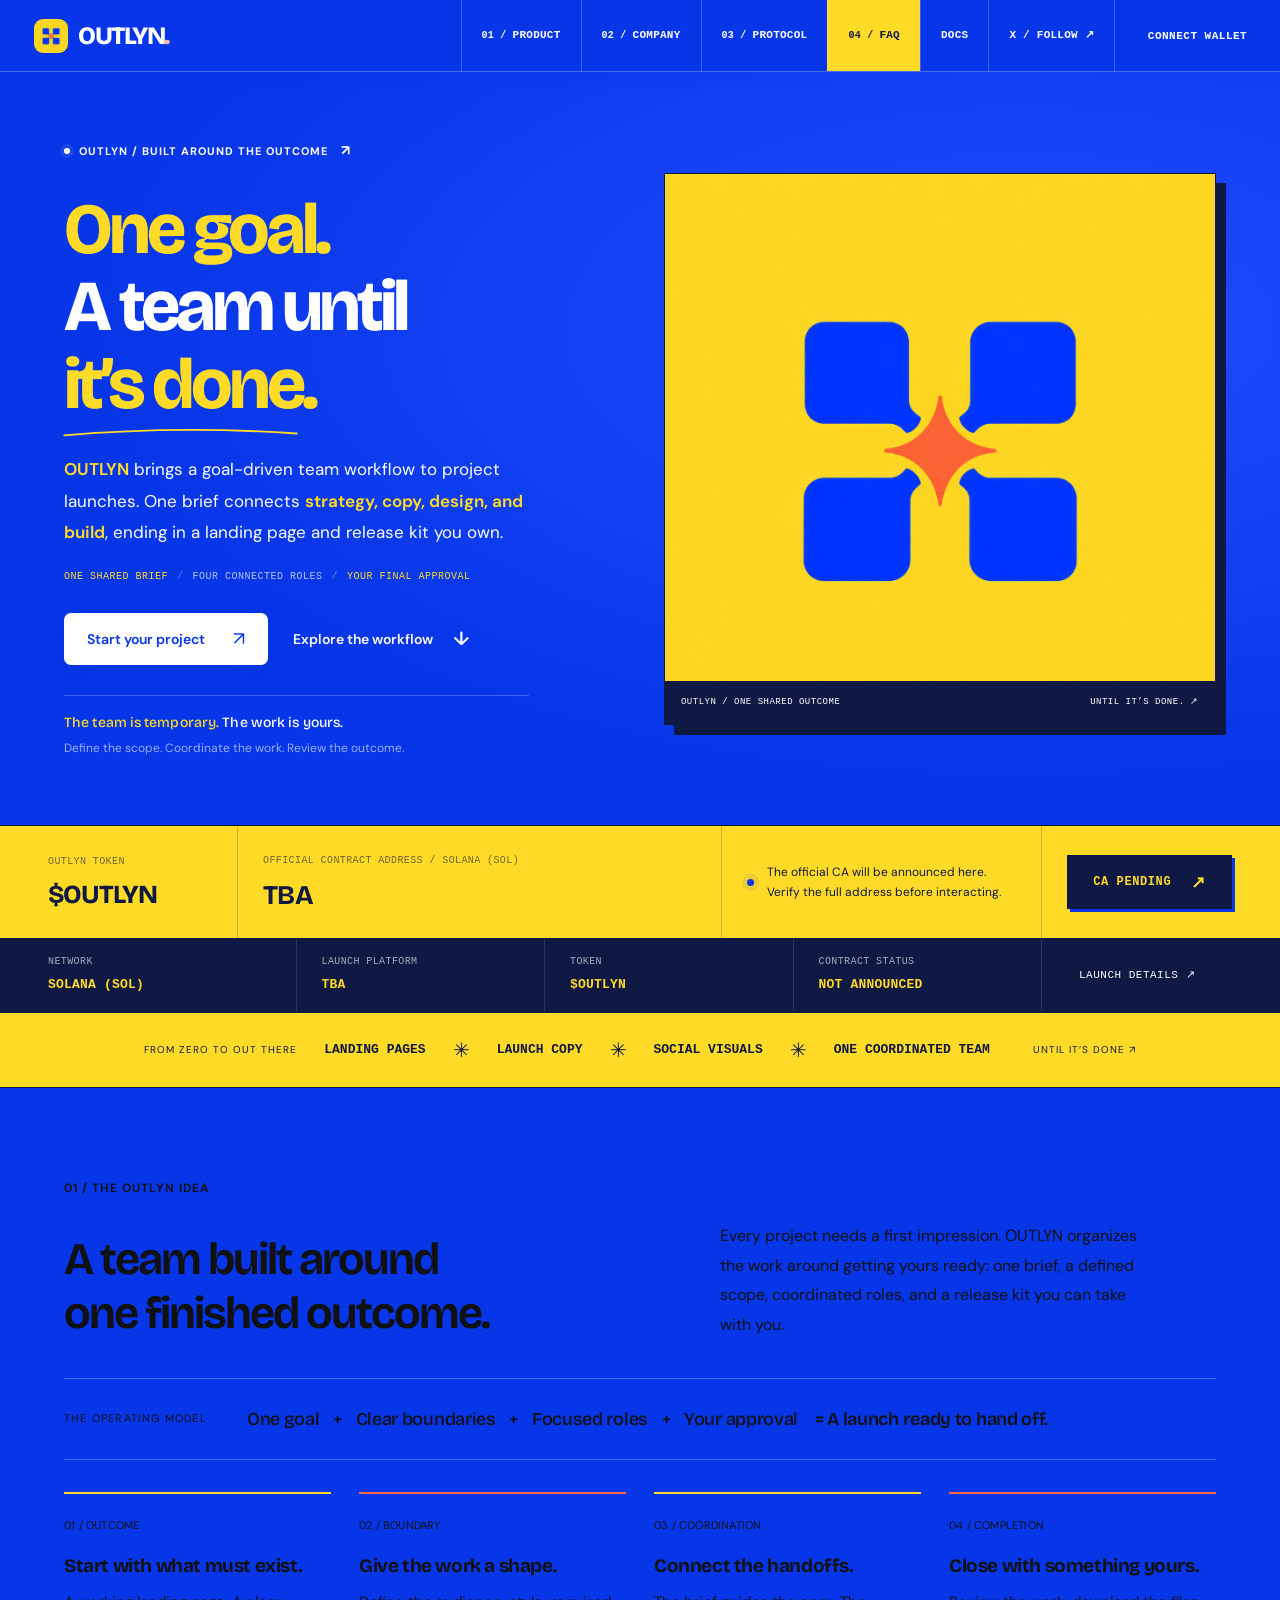
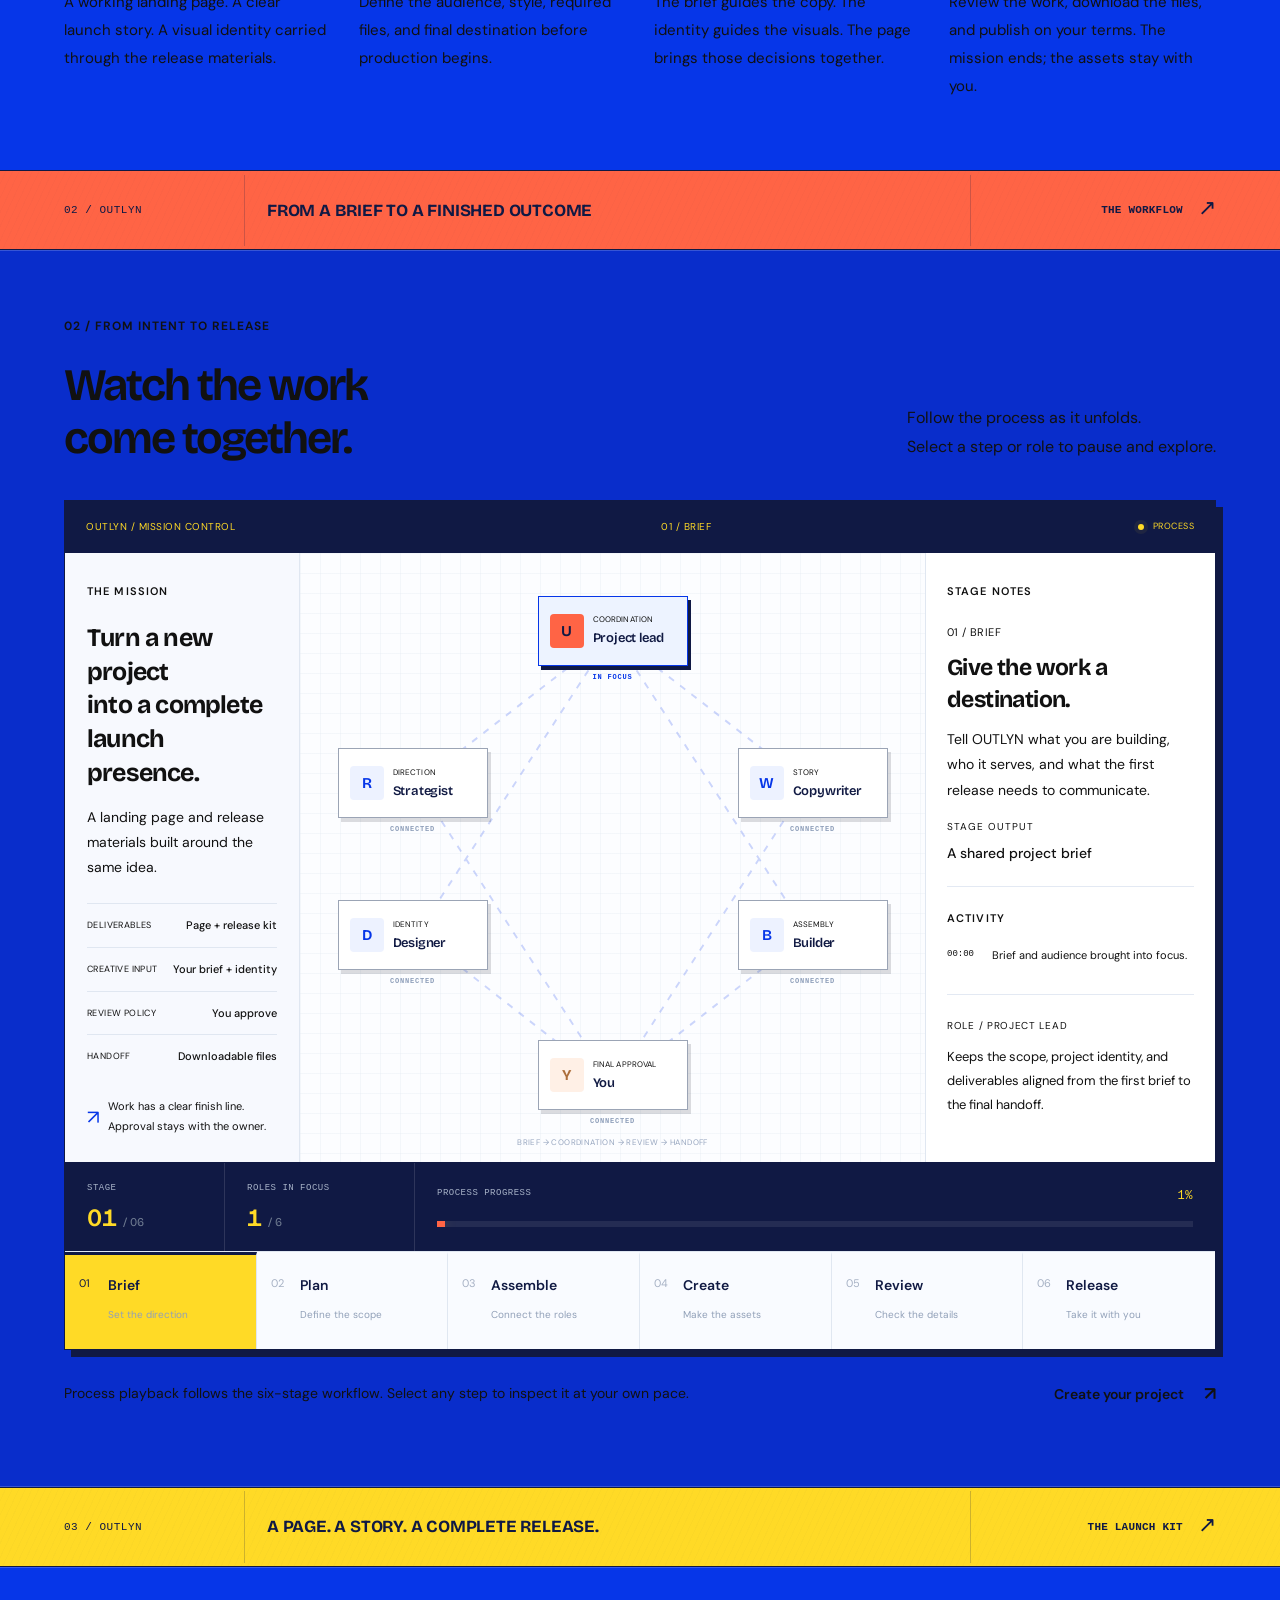
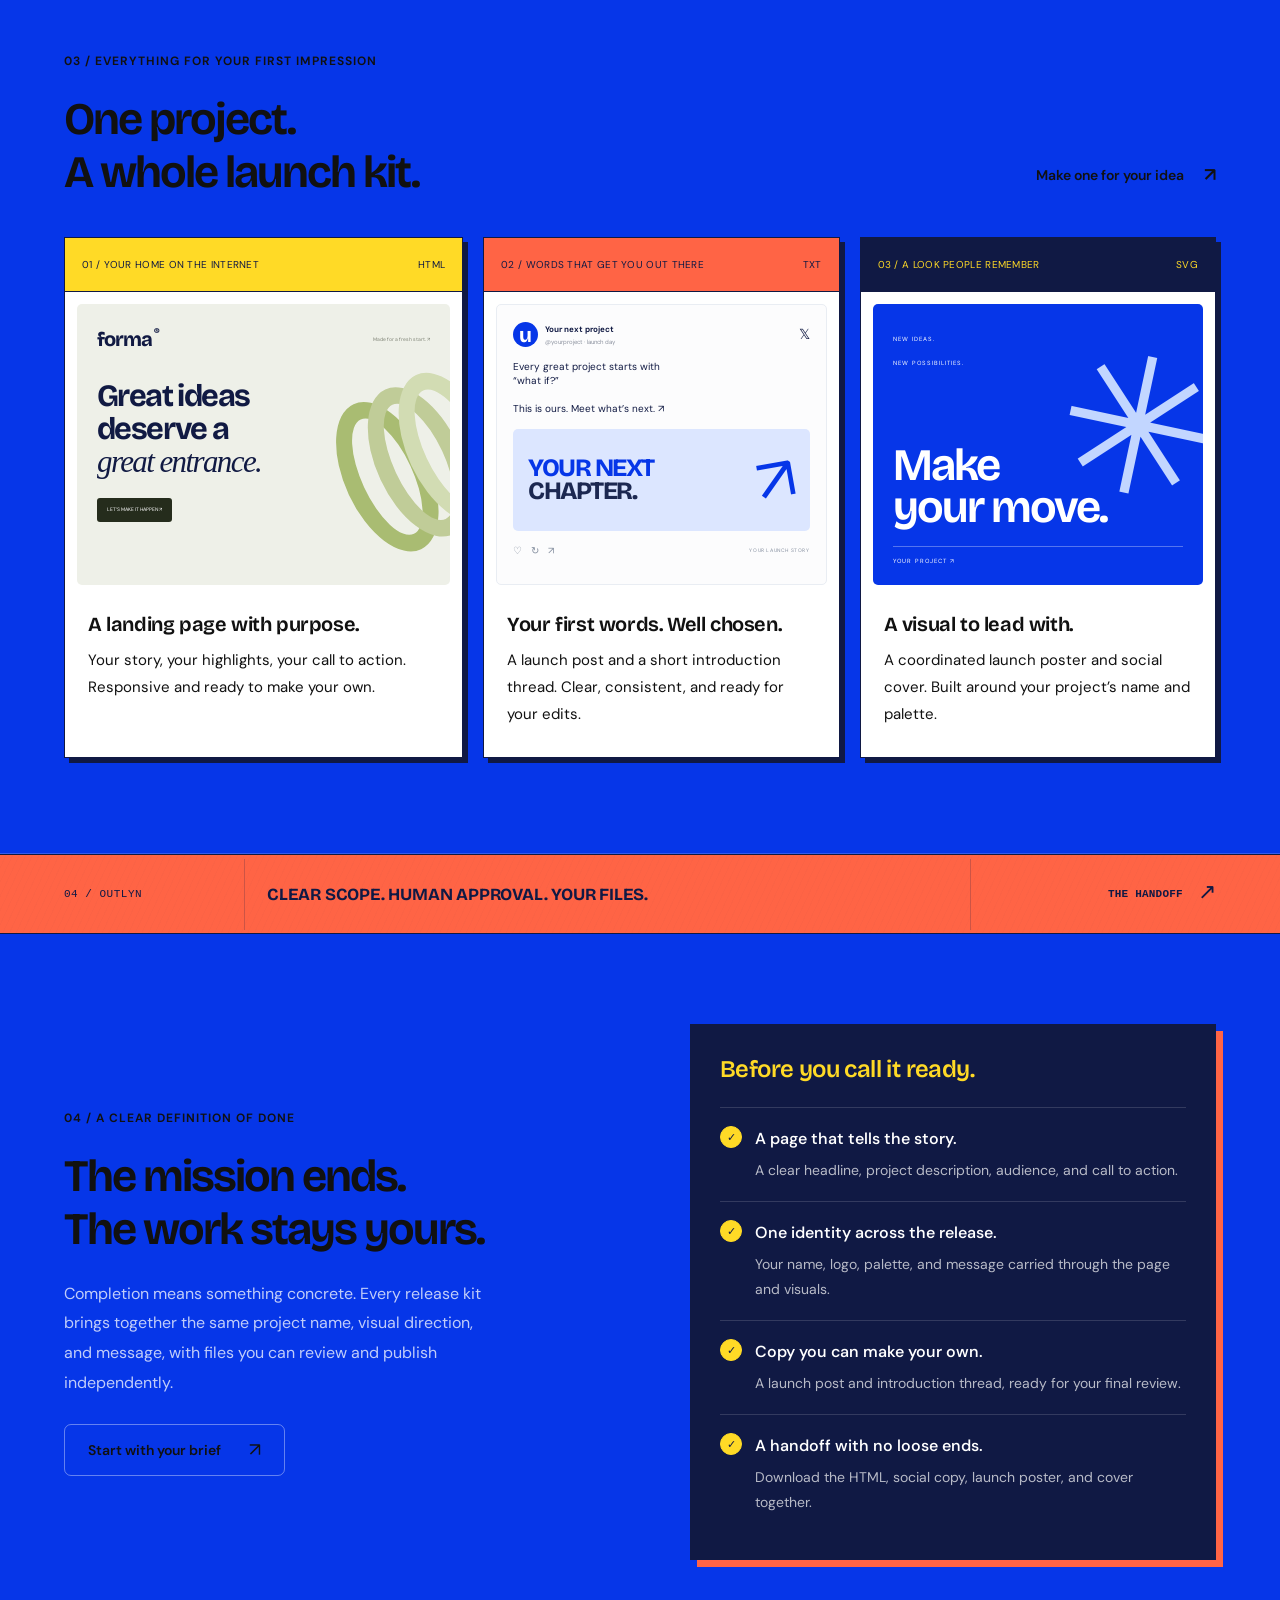
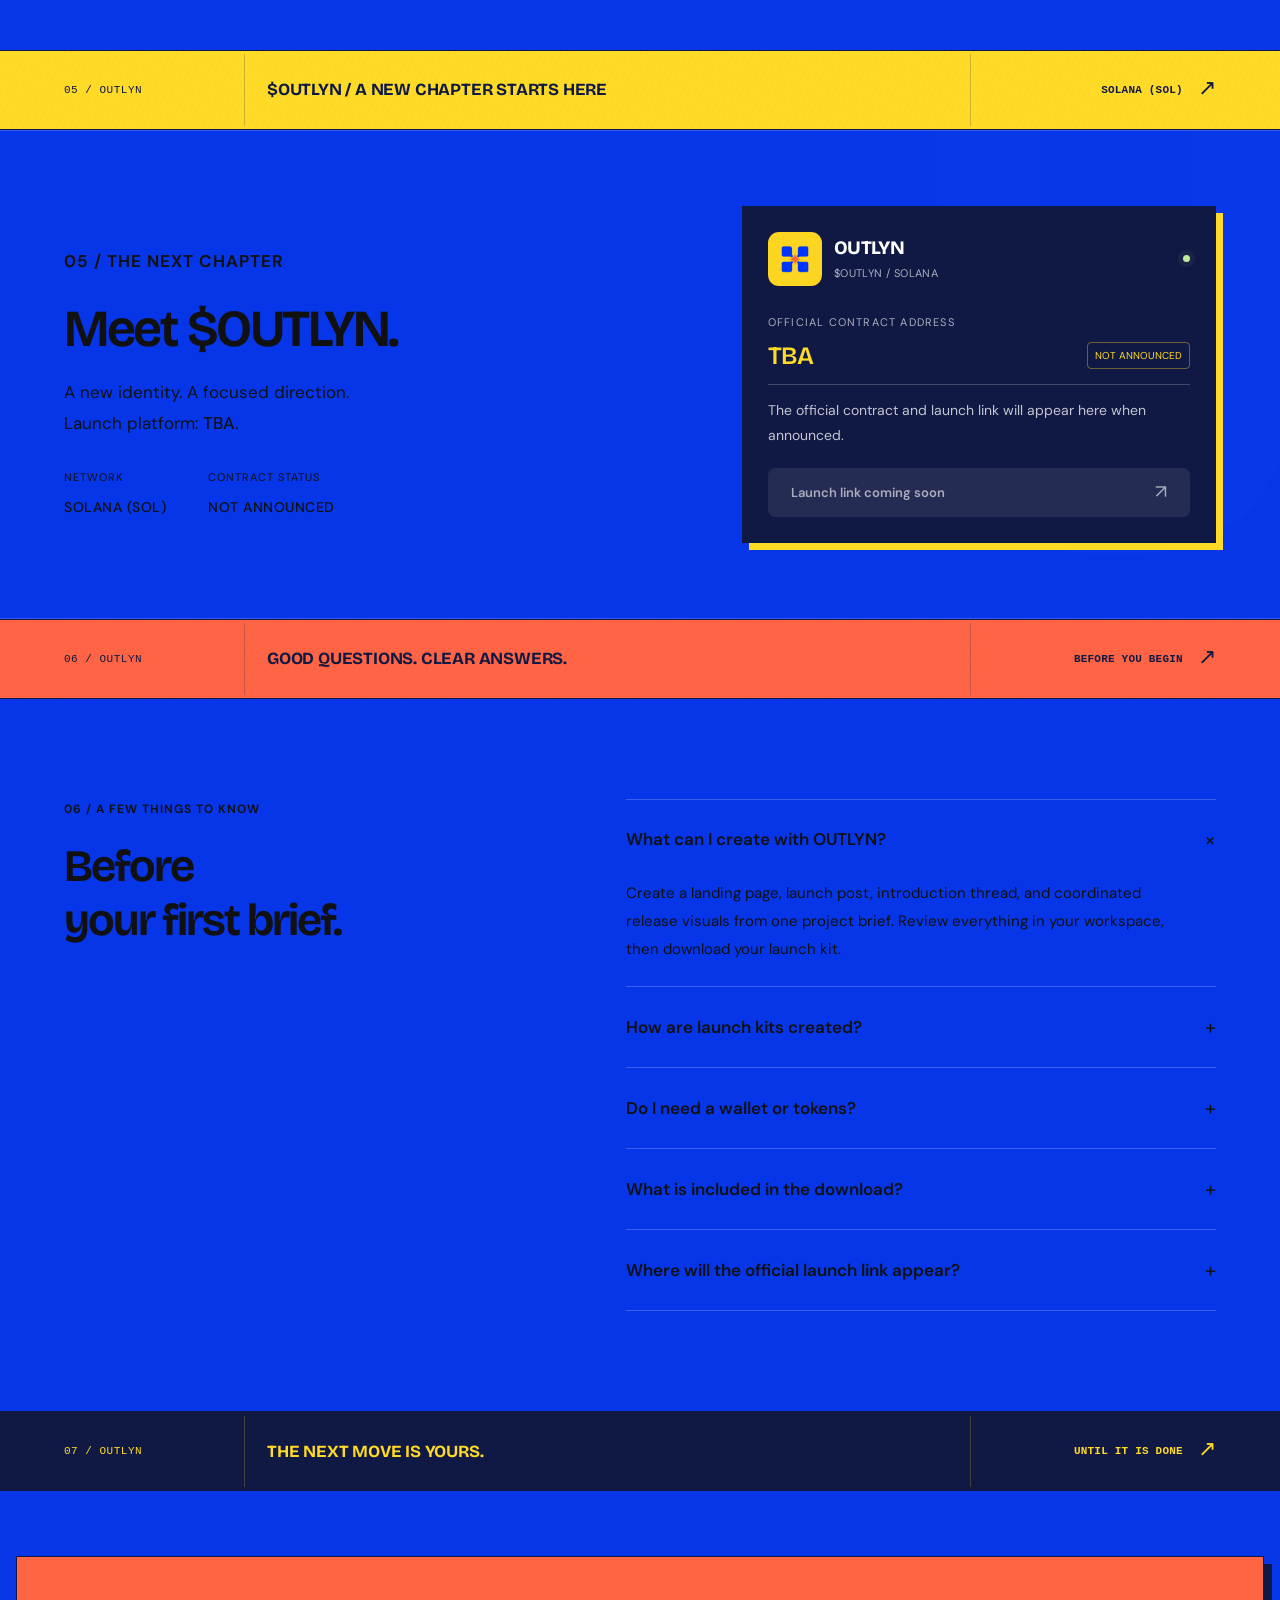
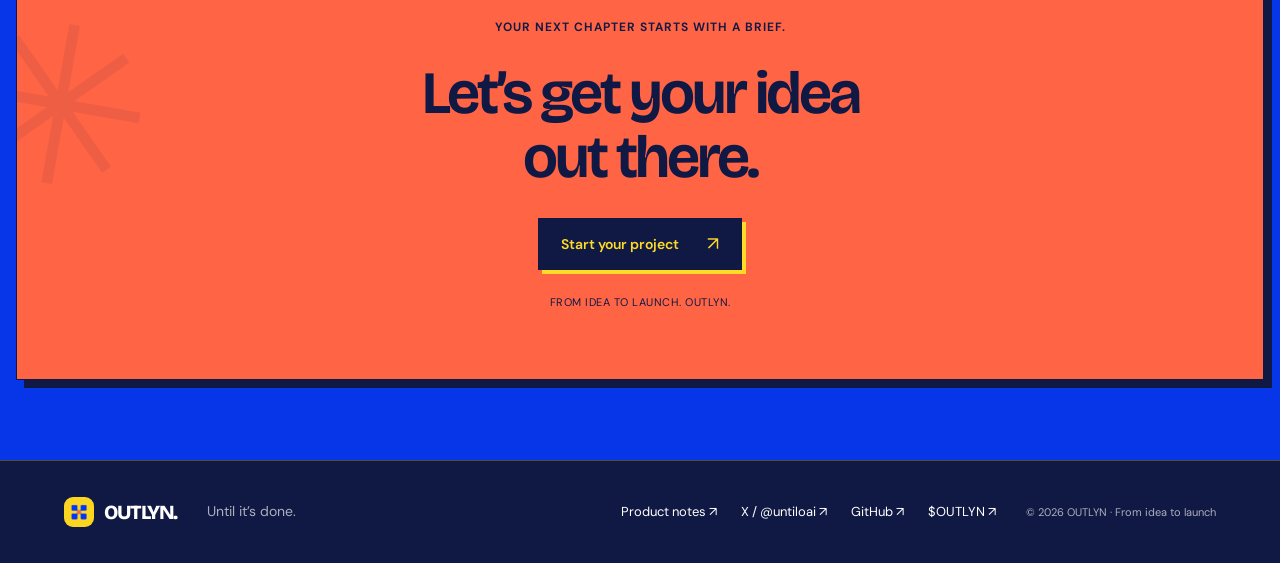
==== commit 9464d052: "Switch OUTLYN frontend and wallet connection to Solana" ====
--- a/index.html
+++ b/index.html
@@ -4,7 +4,7 @@
   <meta charset="utf-8">
   <meta name="viewport" content="width=device-width, initial-scale=1">
   <meta name="theme-color" content="#0636e8">
-  <meta name="description" content="OUTLYN turns your next project into a launch-ready landing page and release kit. Create your landing page and launch materials in one workspace. Planned platform: Robinhood.">
+  <meta name="description" content="OUTLYN turns your next project into a launch-ready landing page and release kit. Create your landing page and launch materials in one workspace.">
   <meta property="og:title" content="OUTLYN &#8212; From idea to launch.">
   <meta property="og:description" content="One brief. A focused AI team. Your next launch, brought together.">
   <meta property="og:image" content="https://untilo.fun/outlyn-logo.png">
@@ -15,16 +15,16 @@
   <link rel="stylesheet" href="polish.css?v=outlyn">
   <link rel="stylesheet" href="workflow-motion.css?v=outlyn">
   <link rel="stylesheet" href="section-text.css?v=outlyn">
-  <link rel="stylesheet" href="wallets.css?v=outlyn">
-  <script src="app.js?v=outlyn" charset="utf-8" defer></script>
-  <script src="wallets.js?v=outlyn" charset="utf-8" defer></script>
+  <link rel="stylesheet" href="wallets.css?v=outlyn-sol">
+  <script src="app.js?v=outlyn-sol" charset="utf-8" defer></script>
+  <script src="wallets.js?v=outlyn-sol" charset="utf-8" defer></script>
 </head>
 <body>
   <a class="skip-link" href="#main">Skip to content</a>
   <header class="site-header segmented-header">
     <a class="wordmark" href="#" aria-label="OUTLYN home"><img src="outlyn-logo.png" alt="" width="34" height="34"><span>OUTLYN<span class="wordmark-dot">.</span></span></a>
     <nav id="main-nav" class="segmented-nav" aria-label="Main navigation"><a href="#deliverables" data-nav-section="deliverables" aria-current="location"><span>01 /</span> PRODUCT</a><a href="#concept" data-nav-section="concept"><span>02 /</span> COMPANY</a><a href="#how-it-works" data-nav-section="how-it-works"><span>03 /</span> PROTOCOL</a><a href="#faq" data-nav-section="faq"><span>04 /</span> FAQ</a><a href="docs.html">DOCS</a><a href="https://x.com/untiloai" target="_blank" rel="noopener noreferrer" aria-label="Follow OUTLYN on X">X / FOLLOW &#8599;</a></nav>
-    <button class="header-wallet" id="connect-wallet" type="button" title="Connect an optional Ethereum wallet">CONNECT WALLET</button>
+    <button class="header-wallet" id="connect-wallet" type="button" title="Connect an optional Solana wallet">CONNECT WALLET</button>
     <button class="mobile-menu" aria-label="Open navigation" aria-expanded="false" aria-controls="main-nav">&#9776;</button>
   </header>
   <main id="main">
@@ -39,8 +39,8 @@
       </div>
       <figure class="project-hero-art"><img src="outlyn-logo.png" width="1254" height="1254" alt="OUTLYN logo with four cobalt-blue shapes around a coral star on yellow" fetchpriority="high"><figcaption><span>OUTLYN / ONE SHARED OUTCOME</span><span>UNTIL IT&#8217;S DONE. &#8599;</span></figcaption></figure>
     </section>
-    <section class="contract-strip" aria-label="Official OUTLYN contract address"><div class="contract-strip-inner"><div class="contract-brand"><small>OUTLYN TOKEN</small><strong>$OUTLYN</strong></div><div class="contract-address"><small>OFFICIAL CONTRACT ADDRESS / ETHEREUM (ETH)</small><strong id="official-ca">TBA</strong></div><div class="contract-notice"><i aria-hidden="true"></i><p id="contract-status">The official CA will be announced here.<br>Verify the full address before interacting.</p></div><div class="contract-action"><button id="copy-contract" disabled type="button">CA PENDING <span aria-hidden="true">&#8599;</span></button></div></div></section>
-    <div class="contract-network"><div><span>NETWORK <b>ETHEREUM (ETH)</b></span><span>LAUNCH PLATFORM <b>ROBINHOOD</b></span><span>TOKEN <b>$OUTLYN</b></span><span>CONTRACT STATUS <b id="contract-network-status">NOT ANNOUNCED</b></span><a href="#launch">LAUNCH DETAILS &#8599;</a></div></div>
+    <section class="contract-strip" aria-label="Official OUTLYN contract address"><div class="contract-strip-inner"><div class="contract-brand"><small>OUTLYN TOKEN</small><strong>$OUTLYN</strong></div><div class="contract-address"><small>OFFICIAL CONTRACT ADDRESS / SOLANA (SOL)</small><strong id="official-ca">TBA</strong></div><div class="contract-notice"><i aria-hidden="true"></i><p id="contract-status">The official CA will be announced here.<br>Verify the full address before interacting.</p></div><div class="contract-action"><button id="copy-contract" disabled type="button">CA PENDING <span aria-hidden="true">&#8599;</span></button></div></div></section>
+    <div class="contract-network"><div><span>NETWORK <b>SOLANA (SOL)</b></span><span>LAUNCH PLATFORM <b>TBA</b></span><span>TOKEN <b>$OUTLYN</b></span><span>CONTRACT STATUS <b id="contract-network-status">NOT ANNOUNCED</b></span><a href="#launch">LAUNCH DETAILS &#8599;</a></div></div>
     <div class="capability-strip" aria-label="Launch kit capabilities"><span>FROM ZERO TO OUT THERE</span><b>Landing pages</b><i>&#10035;</i><b>Launch copy</b><i>&#10035;</i><b>Social visuals</b><i>&#10035;</i><b>One coordinated team</b><span>UNTIL IT&#8217;S DONE &#8599;</span></div>
     <section class="section-wrap concept-section" id="concept">
       <p class="eyebrow">01 / THE OUTLYN IDEA</p>
@@ -73,16 +73,16 @@
     </div></section>
     <div class="chapter-divider divider-orange"><div class="chapter-divider-inner"><span class="chapter-id">04 / OUTLYN</span><strong>CLEAR SCOPE. HUMAN APPROVAL. YOUR FILES.</strong><span class="chapter-detail">THE HANDOFF <b aria-hidden="true">&#8599;</b></span></div></div>
     <section class="section-wrap handoff-section"><div><p class="eyebrow">04 / A CLEAR DEFINITION OF DONE</p><h2>The mission ends.<br>The work stays yours.</h2><p>Completion means something concrete. Every release kit brings together the same project name, visual direction, and message, with files you can review and publish independently.</p><button class="button button-outline" data-open-studio>Start with your brief <span>&#8599;</span></button></div><div class="handoff-checks"><h3>Before you call it ready.</h3><article><span>&#10003;</span><div><b>A page that tells the story.</b><p>A clear headline, project description, audience, and call to action.</p></div></article><article><span>&#10003;</span><div><b>One identity across the release.</b><p>Your name, logo, palette, and message carried through the page and visuals.</p></div></article><article><span>&#10003;</span><div><b>Copy you can make your own.</b><p>A launch post and introduction thread, ready for your final review.</p></div></article><article><span>&#10003;</span><div><b>A handoff with no loose ends.</b><p>Download the HTML, social copy, launch poster, and cover together.</p></div></article></div></section>
-    <div class="chapter-divider divider-lime"><div class="chapter-divider-inner"><span class="chapter-id">05 / OUTLYN</span><strong>$OUTLYN / A NEW CHAPTER STARTS HERE</strong><span class="chapter-detail">ETHEREUM (ETH) + ROBINHOOD <b aria-hidden="true">&#8599;</b></span></div></div>
-    <section class="launch-section" id="launch"><div class="section-wrap launch-inner"><div><p class="eyebrow">05 / THE NEXT CHAPTER</p><h2>Meet <span>$OUTLYN.</span></h2><p>A new identity. A focused direction.<br>Planned platform: <strong>Robinhood</strong>.</p><div class="launch-meta"><span>NETWORK <b>ETHEREUM (ETH)</b></span><span>CONTRACT STATUS <b>NOT ANNOUNCED</b></span></div></div><div class="token-panel"><div class="token-panel-top"><img src="outlyn-logo.png" alt="OUTLYN logo" width="54" height="54"><div><b>OUTLYN</b><span>$OUTLYN / ROBINHOOD</span></div><span class="pending-dot"></span></div><div class="ca-label">OFFICIAL CONTRACT ADDRESS</div><div class="ca-row"><strong>TBA</strong><span>NOT ANNOUNCED</span></div><p>The official contract and launch link will appear here when announced.</p><button class="button token-pending" disabled>Launch link coming soon <span>&#8599;</span></button></div></div></section>
+    <div class="chapter-divider divider-lime"><div class="chapter-divider-inner"><span class="chapter-id">05 / OUTLYN</span><strong>$OUTLYN / A NEW CHAPTER STARTS HERE</strong><span class="chapter-detail">SOLANA (SOL) <b aria-hidden="true">&#8599;</b></span></div></div>
+    <section class="launch-section" id="launch"><div class="section-wrap launch-inner"><div><p class="eyebrow">05 / THE NEXT CHAPTER</p><h2>Meet <span>$OUTLYN.</span></h2><p>A new identity. A focused direction.<br>Launch platform: <strong>TBA</strong>.</p><div class="launch-meta"><span>NETWORK <b>SOLANA (SOL)</b></span><span>CONTRACT STATUS <b>NOT ANNOUNCED</b></span></div></div><div class="token-panel"><div class="token-panel-top"><img src="outlyn-logo.png" alt="OUTLYN logo" width="54" height="54"><div><b>OUTLYN</b><span>$OUTLYN / SOLANA</span></div><span class="pending-dot"></span></div><div class="ca-label">OFFICIAL CONTRACT ADDRESS</div><div class="ca-row"><strong>TBA</strong><span>NOT ANNOUNCED</span></div><p>The official contract and launch link will appear here when announced.</p><button class="button token-pending" disabled>Launch link coming soon <span>&#8599;</span></button></div></div></section>
     <div class="chapter-divider divider-orange"><div class="chapter-divider-inner"><span class="chapter-id">06 / OUTLYN</span><strong>GOOD QUESTIONS. CLEAR ANSWERS.</strong><span class="chapter-detail">BEFORE YOU BEGIN <b aria-hidden="true">&#8599;</b></span></div></div>
-    <section class="section-wrap faq-section" id="faq"><div><p class="eyebrow">06 / A FEW THINGS TO KNOW</p><h2>Before<br>your first brief.</h2></div><div class="faq-list"><details open><summary>What can I create with OUTLYN?<span>+</span></summary><p>Create a landing page, launch post, introduction thread, and coordinated release visuals from one project brief. Review everything in your workspace, then download your launch kit.</p></details><details><summary>How are launch kits created?<span>+</span></summary><p>Your brief is combined with ready-to-customize layouts and copy structures in your browser. Choose a direction, add your identity, and review the results before publishing.</p></details><details><summary>Do I need a wallet or tokens?<span>+</span></summary><p>No wallet, payment, or token ownership is required to use the launch studio. Your files stay on your device.</p></details><details><summary>What is included in the download?<span>+</span></summary><p>A standalone HTML landing page, your edited launch post and thread, launch posters and social covers in PNG and editable SVG formats. Review the copy and supply your final links before publishing.</p></details><details><summary>Where will the official Robinhood link appear?<span>+</span></summary><p>The contract address is TBA. The official launch link will appear in the launch section when announced.</p></details></div></section>
+    <section class="section-wrap faq-section" id="faq"><div><p class="eyebrow">06 / A FEW THINGS TO KNOW</p><h2>Before<br>your first brief.</h2></div><div class="faq-list"><details open><summary>What can I create with OUTLYN?<span>+</span></summary><p>Create a landing page, launch post, introduction thread, and coordinated release visuals from one project brief. Review everything in your workspace, then download your launch kit.</p></details><details><summary>How are launch kits created?<span>+</span></summary><p>Your brief is combined with ready-to-customize layouts and copy structures in your browser. Choose a direction, add your identity, and review the results before publishing.</p></details><details><summary>Do I need a wallet or tokens?<span>+</span></summary><p>No wallet, payment, or token ownership is required to use the launch studio. Your files stay on your device.</p></details><details><summary>What is included in the download?<span>+</span></summary><p>A standalone HTML landing page, your edited launch post and thread, launch posters and social covers in PNG and editable SVG formats. Review the copy and supply your final links before publishing.</p></details><details><summary>Where will the official launch link appear?<span>+</span></summary><p>The contract address is TBA. The official launch link will appear in the launch section when announced.</p></details></div></section>
     <div class="chapter-divider divider-ink"><div class="chapter-divider-inner"><span class="chapter-id">07 / OUTLYN</span><strong>THE NEXT MOVE IS YOURS.</strong><span class="chapter-detail">UNTIL IT IS DONE <b aria-hidden="true">&#8599;</b></span></div></div>
     <section class="closing-section section-wrap"><span class="closing-star" aria-hidden="true">&#10035;</span><p class="eyebrow">YOUR NEXT CHAPTER STARTS WITH A BRIEF.</p><h2>Let&#8217;s get your idea<br><em>out there.</em></h2><button class="button button-blue" data-open-studio>Start your project <span>&#8599;</span></button><span class="closing-note">FROM IDEA TO LAUNCH. OUTLYN.</span></section>
   </main>
   <footer class="site-footer"><a class="wordmark" href="#"><img src="outlyn-logo.png" alt="" width="30" height="30"><span>OUTLYN.</span></a><span>Until it&#8217;s done.</span><div><a href="docs.html">Product notes &#8599;</a><a href="https://x.com/untiloai" target="_blank" rel="noopener noreferrer">X / @untiloai &#8599;</a><a href="https://github.com/GHOSTXrun/UNTILO" target="_blank" rel="noopener noreferrer">GitHub &#8599;</a><a href="#launch">$OUTLYN &#8599;</a></div><small>&#169; <span id="year">2026</span> OUTLYN &#183; From idea to launch</small></footer>
   <dialog id="studio" aria-labelledby="studio-title"><div class="studio-header"><div><span class="eyebrow">OUTLYN / LAUNCH STUDIO</span><h2 id="studio-title">Give your idea a starting point.</h2></div><button class="icon-button" id="close-studio" aria-label="Close launch studio">&#215;</button></div><div class="studio-workspace-note"><span class="status-dot"></span> PRIVATE WORKSPACE <span>Your project. Your files. Always in your hands.</span></div><div class="studio-layout"><form id="project-form"><label for="project-name">Project name <span>01</span></label><input id="project-name" name="projectName" maxlength="36" placeholder="e.g. OUTLYN" required><label for="project-description">What are you building? <span>02</span></label><textarea id="project-description" name="description" maxlength="500" rows="3" placeholder="Describe your idea, who it&#8217;s for, and what makes it different." required></textarea><div class="form-two"><div><label for="project-audience">Who is it for?</label><input id="project-audience" maxlength="90" placeholder="e.g. independent creators" required></div><div><label for="project-style">Visual direction</label><select id="project-style"><option value="electric">Cobalt &amp; yellow</option><option value="midnight">Midnight purple</option><option value="forest">Fresh green</option></select></div></div><label for="project-url">Project link <small>Optional &#183; HTTPS</small></label><input id="project-url" type="url" placeholder="https://your-project.com" maxlength="300"><label for="project-logo">Project logo <small>Optional &#183; PNG / JPG / WebP, up to 3 MB</small></label><input id="project-logo" type="file" accept="image/png,image/jpeg,image/webp"><p class="file-status" id="file-status">Your logo stays in this browser tab.</p><p class="draft-status" id="draft-status" role="status">Your brief saves automatically on this device.</p><button class="button button-blue form-submit" type="submit">Create my launch kit <span>&#8599;</span></button><button class="sample-button" id="use-example" type="button">Use the OUTLYN project brief</button></form><div class="studio-output"><div class="output-heading"><span>YOUR LAUNCH KIT</span><span id="output-status">AWAITING BRIEF</span></div><ol class="progress-list" aria-label="Launch workflow"><li><span>R</span><div><b>Strategy</b><small>Project direction</small></div><i>&#9675;</i></li><li><span>W</span><div><b>Copy</b><small>Page + launch story</small></div><i>&#9675;</i></li><li><span>D</span><div><b>Design</b><small>Palette + release visuals</small></div><i>&#9675;</i></li><li><span>B</span><div><b>Build</b><small>Page + downloadable files</small></div><i>&#9675;</i></li></ol><div id="output-empty"><span>&#8599;</span><h3>Big things start small.</h3><p>Fill in your brief.<br>Your launch kit takes shape here.</p></div><div id="output-results" hidden><div class="output-tabs" role="tablist" aria-label="Launch assets"><button id="tab-page" role="tab" aria-selected="true" aria-controls="panel-page" tabindex="0" data-tab="page">Landing page</button><button id="tab-copy" role="tab" aria-selected="false" aria-controls="panel-copy" tabindex="-1" data-tab="copy">Social copy</button><button id="tab-visual" role="tab" aria-selected="false" aria-controls="panel-visual" tabindex="-1" data-tab="visual">Visuals</button></div><div id="panel-page" role="tabpanel" aria-labelledby="tab-page"><div class="page-review-toolbar"><span>YOUR LANDING PAGE</span><a id="open-full-page" class="text-link" target="_blank" rel="noopener noreferrer">Open full page &#8599;</a></div><iframe id="page-preview" title="Your project landing page" sandbox=""></iframe><p class="asset-note">Update the brief and create your kit again to revise the page.</p></div><div id="panel-copy" role="tabpanel" aria-labelledby="tab-copy" hidden><label class="copy-editor-label" for="edit-post">Launch post <span id="post-length">0 characters</span></label><textarea id="edit-post" class="copy-editor" maxlength="4000" rows="6" spellcheck="true" aria-describedby="copy-edit-note"></textarea><label class="copy-editor-label" for="edit-thread">Introduction thread</label><textarea id="edit-thread" class="copy-editor" maxlength="8000" rows="8" spellcheck="true"></textarea><p id="copy-edit-note" class="asset-note">Edits are included in your download. Creating a new kit replaces these edits. Review post lengths before publishing.</p><pre id="copy-preview" hidden></pre><button class="button button-outline" id="copy-post" type="button">Copy launch post &#8599;</button></div><div id="panel-visual" role="tabpanel" aria-labelledby="tab-visual" hidden><img id="poster-preview" alt="Generated launch poster"><div class="asset-downloads"><button class="button button-outline" id="download-poster" type="button">Poster PNG &#8595;</button><button class="button button-outline" id="download-cover" type="button">Cover PNG &#8595;</button></div><p class="asset-note">Poster 1080 &#215; 1080 / Cover 1200 &#215; 630. PNG + editable SVG included in the ZIP.</p></div><button class="button button-dark download-button" id="download-kit" type="button">Download launch kit <span>&#8595; ZIP</span></button><p class="asset-note">Your files are ready. Review, refine, release.</p></div><p id="studio-announcement" role="status" aria-live="polite"></p></div></div></dialog>
-  <dialog id="wallet-dialog" aria-labelledby="wallet-title"><div class="wallet-heading"><div><span>OUTLYN / ETHEREUM (ETH)</span><h2 id="wallet-title">Choose your wallet.</h2></div><button id="close-wallet" class="icon-button" type="button" aria-label="Close wallet selection">&#215;</button></div><p class="wallet-intro">Connect your public address to OUTLYN.</p><div id="wallet-account" hidden><span class="wallet-account-label">CONNECTED WITH <b id="wallet-account-name"></b></span><p id="wallet-full-address"></p><div class="wallet-account-actions"><button id="wallet-copy-address" type="button">Copy address</button><a id="wallet-explorer" href="https://etherscan.io/" target="_blank" rel="noopener noreferrer">View on Etherscan &#8599;</a></div><button id="wallet-disconnect" class="button button-dark" type="button">Disconnect wallet</button></div><div id="wallet-choices"><button class="wallet-choice" type="button" data-wallet="robinhood"><span class="wallet-symbol robinhood-symbol"><svg viewBox="0 0 32 32" aria-hidden="true"><path d="M25 4C14 5 7 12 8 24l5-6 7-2 5-12ZM8 24l-2 5m6-11 7-7" fill="none" stroke="currentColor" stroke-width="2.4" stroke-linecap="round" stroke-linejoin="round"/></svg></span><span class="wallet-choice-text"><strong>Robinhood Wallet</strong><small data-wallet-status="robinhood">Checking wallet...</small></span><span class="wallet-choice-arrow" aria-hidden="true">&#8599;</span></button><button class="wallet-choice" type="button" data-wallet="phantom"><span class="wallet-symbol phantom-symbol"><svg viewBox="0 0 32 32" aria-hidden="true"><path d="M5 23c0-10 5-18 13-18 7 0 10 4 10 9 0 7-5 13-9 13-2 0-2-2-1-4-2 3-4 5-6 5-2 0-2-2-1-4-2 3-6 4-6-1Z" fill="currentColor"/><ellipse cx="16" cy="13" rx="1.4" ry="2" fill="#8b6ce8"/><ellipse cx="22" cy="13" rx="1.4" ry="2" fill="#8b6ce8"/></svg></span><span class="wallet-choice-text"><strong>Phantom</strong><small data-wallet-status="phantom">Checking wallet...</small></span><span class="wallet-choice-arrow" aria-hidden="true">&#8599;</span></button></div><div class="wallet-help" id="wallet-help" hidden><strong id="wallet-help-title"></strong><p id="wallet-help-text"></p><div><a id="wallet-install" target="_blank" rel="noopener noreferrer">Get wallet &#8599;</a><a id="wallet-open-mobile">Open in wallet &#8599;</a></div></div><p class="wallet-status" id="wallet-status" role="status" aria-live="polite">Select a wallet to continue.</p><div class="wallet-footnote"><span>ETHEREUM (ETH) CONNECTION</span><p>Connecting shares your public address. No transaction, token approval, or message signature is requested.</p></div></dialog>
+  <dialog id="wallet-dialog" aria-labelledby="wallet-title"><div class="wallet-heading"><div><span>OUTLYN / SOLANA (SOL)</span><h2 id="wallet-title">Choose your wallet.</h2></div><button id="close-wallet" class="icon-button" type="button" aria-label="Close wallet selection">&#215;</button></div><p class="wallet-intro">Connect your public address to OUTLYN.</p><div id="wallet-account" hidden><span class="wallet-account-label">CONNECTED WITH <b id="wallet-account-name"></b></span><p id="wallet-full-address"></p><div class="wallet-account-actions"><button id="wallet-copy-address" type="button">Copy address</button><a id="wallet-explorer" href="https://explorer.solana.com/" target="_blank" rel="noopener noreferrer">View on Solana Explorer &#8599;</a></div><button id="wallet-disconnect" class="button button-dark" type="button">Disconnect wallet</button></div><div id="wallet-choices"><button class="wallet-choice" type="button" data-wallet="phantom"><span class="wallet-symbol phantom-symbol"><svg viewBox="0 0 32 32" aria-hidden="true"><path d="M5 23c0-10 5-18 13-18 7 0 10 4 10 9 0 7-5 13-9 13-2 0-2-2-1-4-2 3-4 5-6 5-2 0-2-2-1-4-2 3-6 4-6-1Z" fill="currentColor"/><ellipse cx="16" cy="13" rx="1.4" ry="2" fill="#8b6ce8"/><ellipse cx="22" cy="13" rx="1.4" ry="2" fill="#8b6ce8"/></svg></span><span class="wallet-choice-text"><strong>Phantom</strong><small data-wallet-status="phantom">Checking wallet...</small></span><span class="wallet-choice-arrow" aria-hidden="true">&#8599;</span></button></div><div class="wallet-help" id="wallet-help" hidden><strong id="wallet-help-title"></strong><p id="wallet-help-text"></p><div><a id="wallet-install" target="_blank" rel="noopener noreferrer">Get wallet &#8599;</a><a id="wallet-open-mobile">Open in wallet &#8599;</a></div></div><p class="wallet-status" id="wallet-status" role="status" aria-live="polite">Select a wallet to continue.</p><div class="wallet-footnote"><span>SOLANA (SOL) CONNECTION</span><p>Connecting shares your public address. No transaction, token approval, or message signature is requested.</p></div></dialog>
   <div class="toast" id="toast" role="status" aria-live="polite"></div>
 </body>
 </html>
--- a/wallets.css
+++ b/wallets.css
@@ -9,7 +9,7 @@
 .wallet-choice{display:flex;align-items:center;gap:15px;min-height:83px;padding:16px;background:#fafbfe;border:1px solid #dce3ef;border-radius:8px;text-align:left;transition:background .15s,border-color .15s;min-width:0}
 .wallet-choice:hover:not(:disabled){border-color:#0636e8;background:#f0f5ff}.wallet-choice:disabled{cursor:wait;opacity:.65}
 .wallet-symbol{width:45px;height:45px;border-radius:11px;display:grid;place-items:center;flex-shrink:0}
-.wallet-symbol svg{width:31px;height:31px}.robinhood-symbol{background:#ffda26;color:#101944}.phantom-symbol{background:#8b6ce8;color:#fff}
+.wallet-symbol svg{width:31px;height:31px}.phantom-symbol{background:#8b6ce8;color:#fff}
 .wallet-choice-text{display:flex;flex-direction:column;gap:5px;min-width:0}.wallet-choice-text strong{font:650 17px var(--display);letter-spacing:-.4px;color:#151c2b}.wallet-choice-text small{font-size:12px;color:#8d99ae;line-height:1.5}.wallet-choice.installed small{color:#267957}
 .wallet-choice-arrow{margin-left:auto;color:#63718a;font-size:23px}
 .wallet-status{min-height:23px;font-size:13px;line-height:1.7;color:#0636e8;margin-top:18px;overflow-wrap:anywhere}
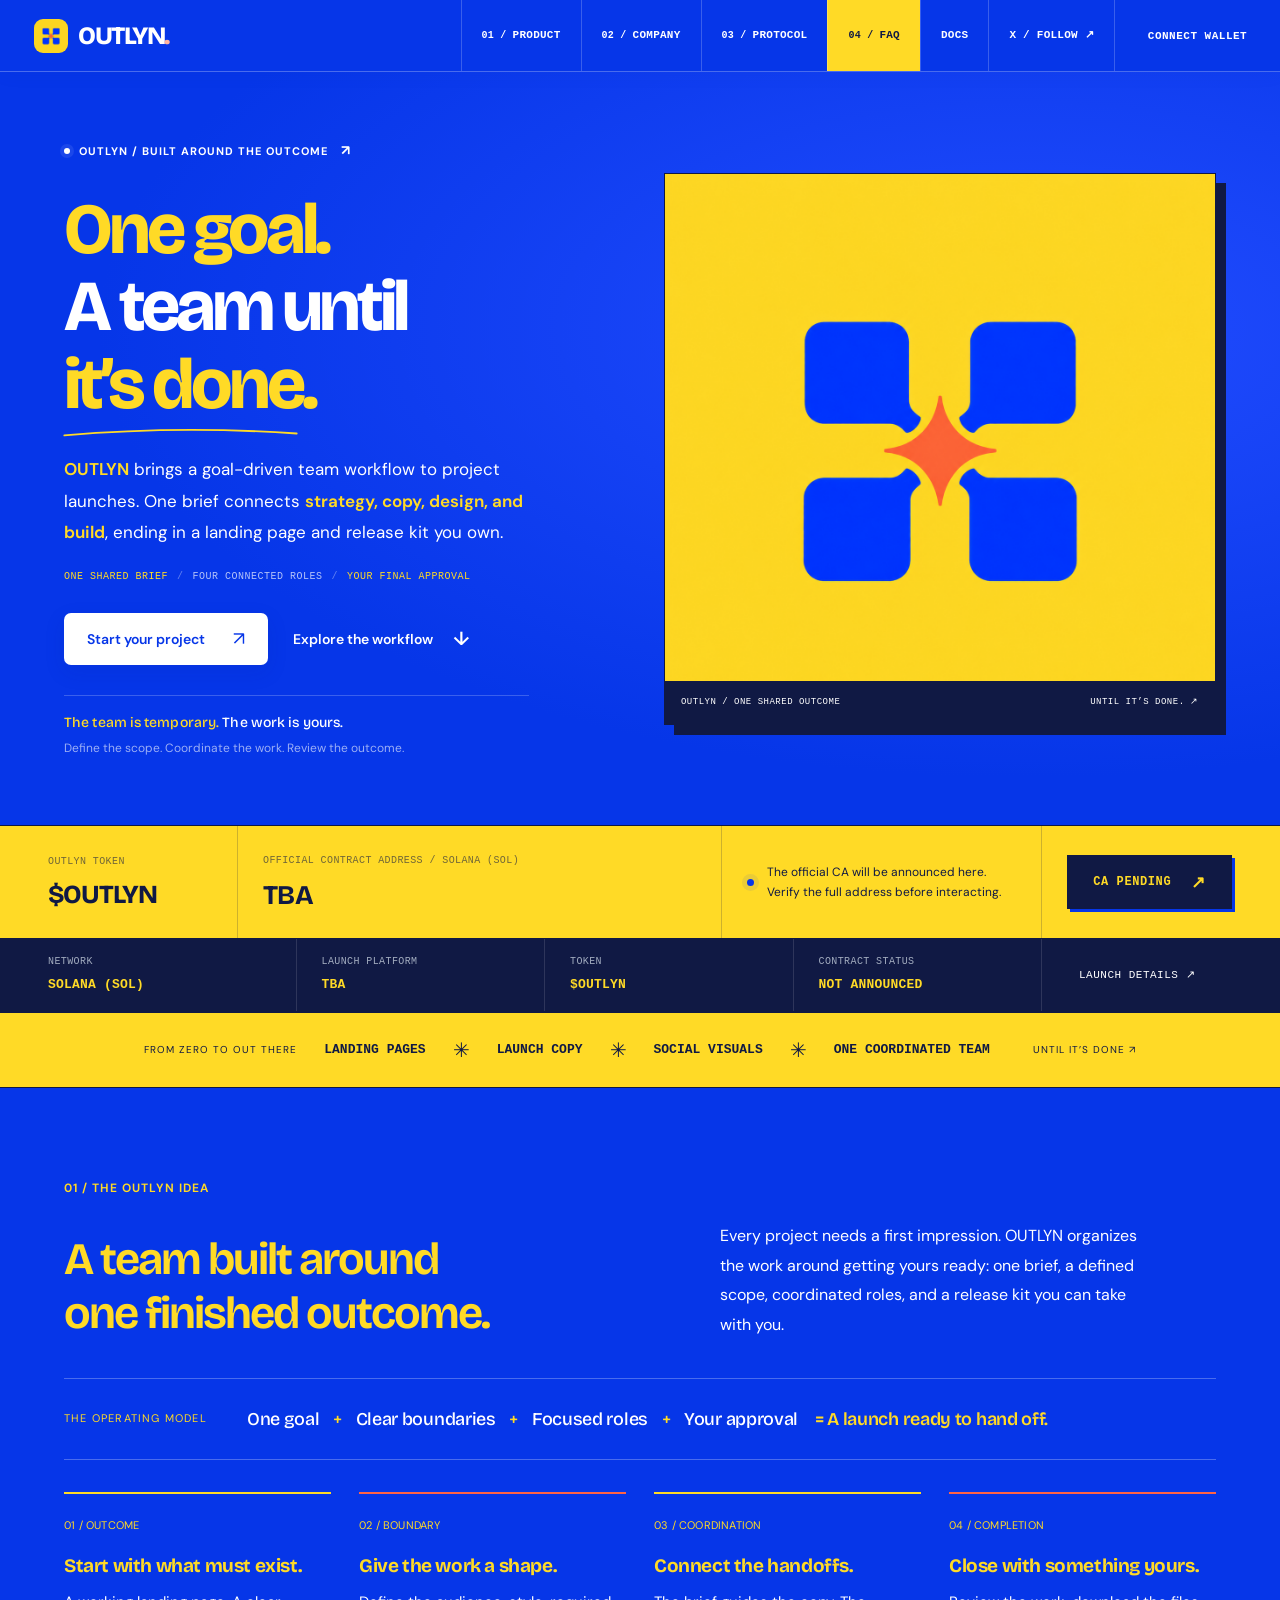
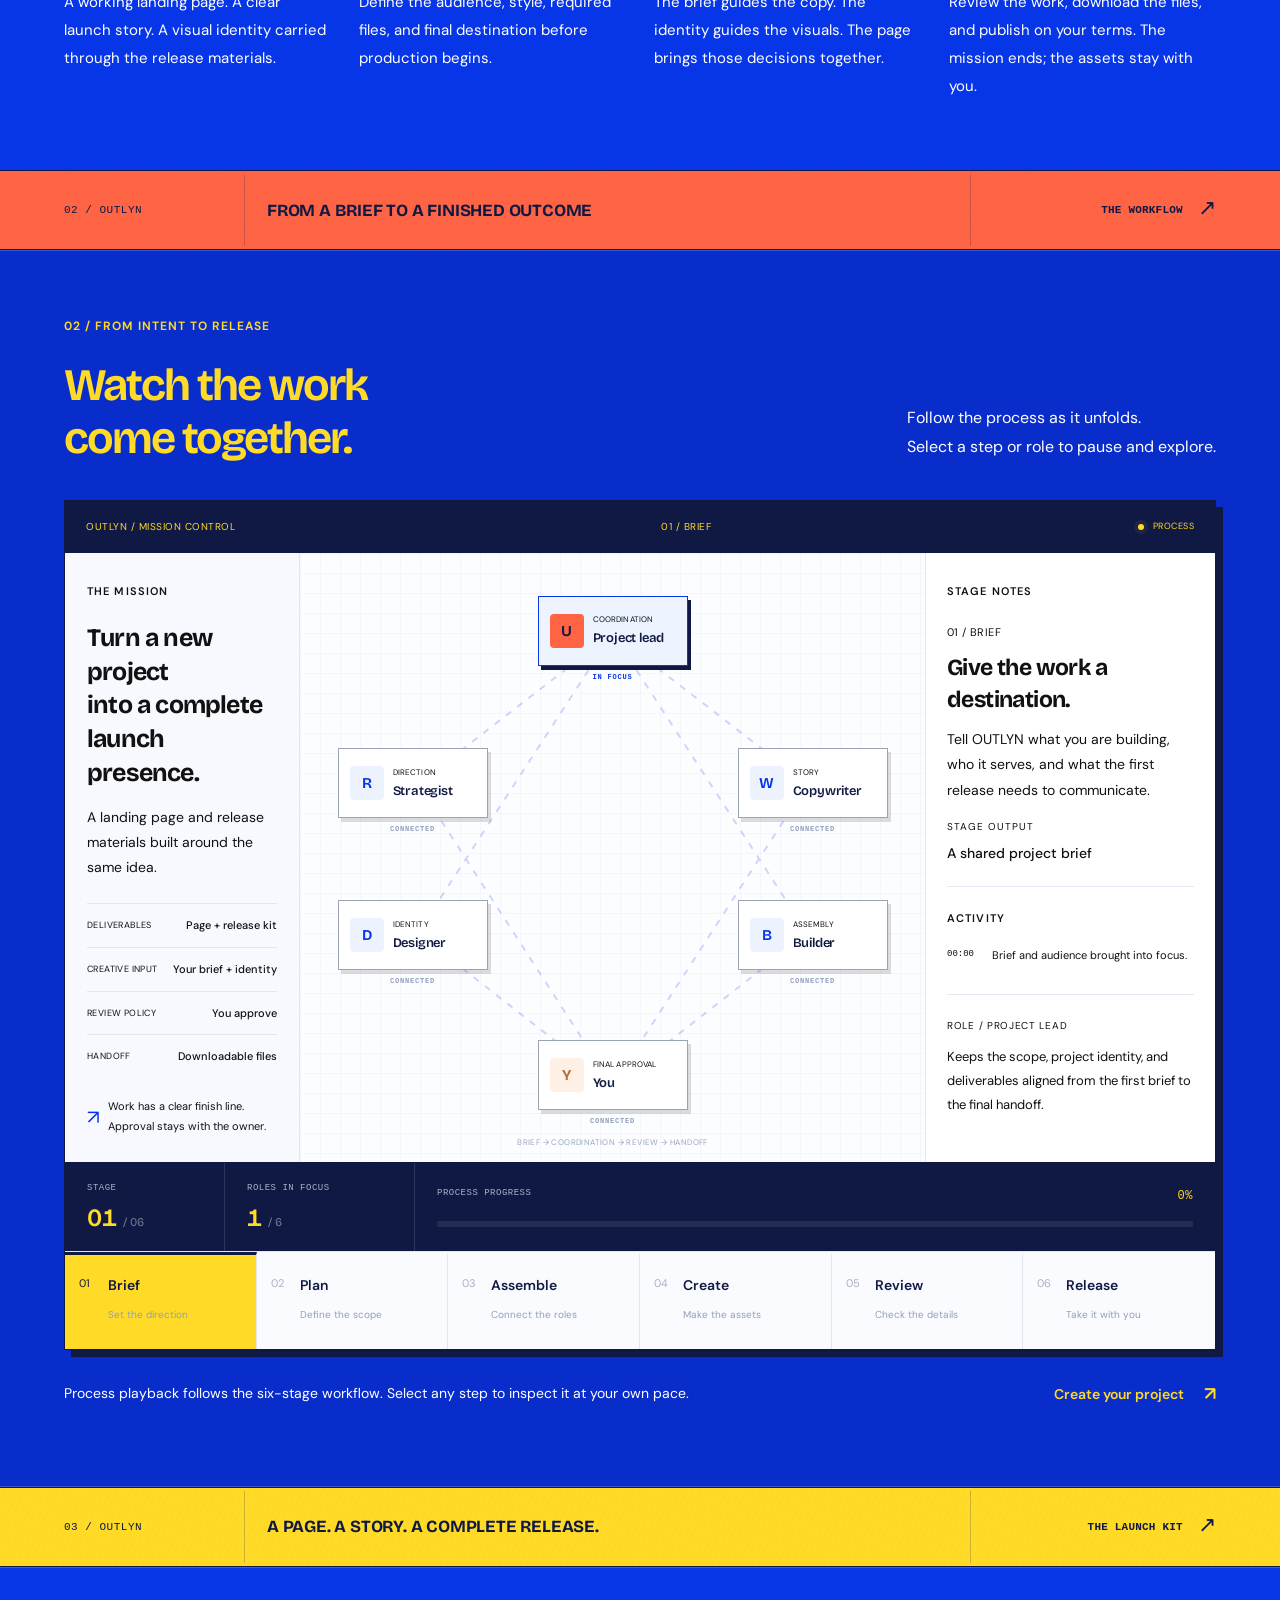
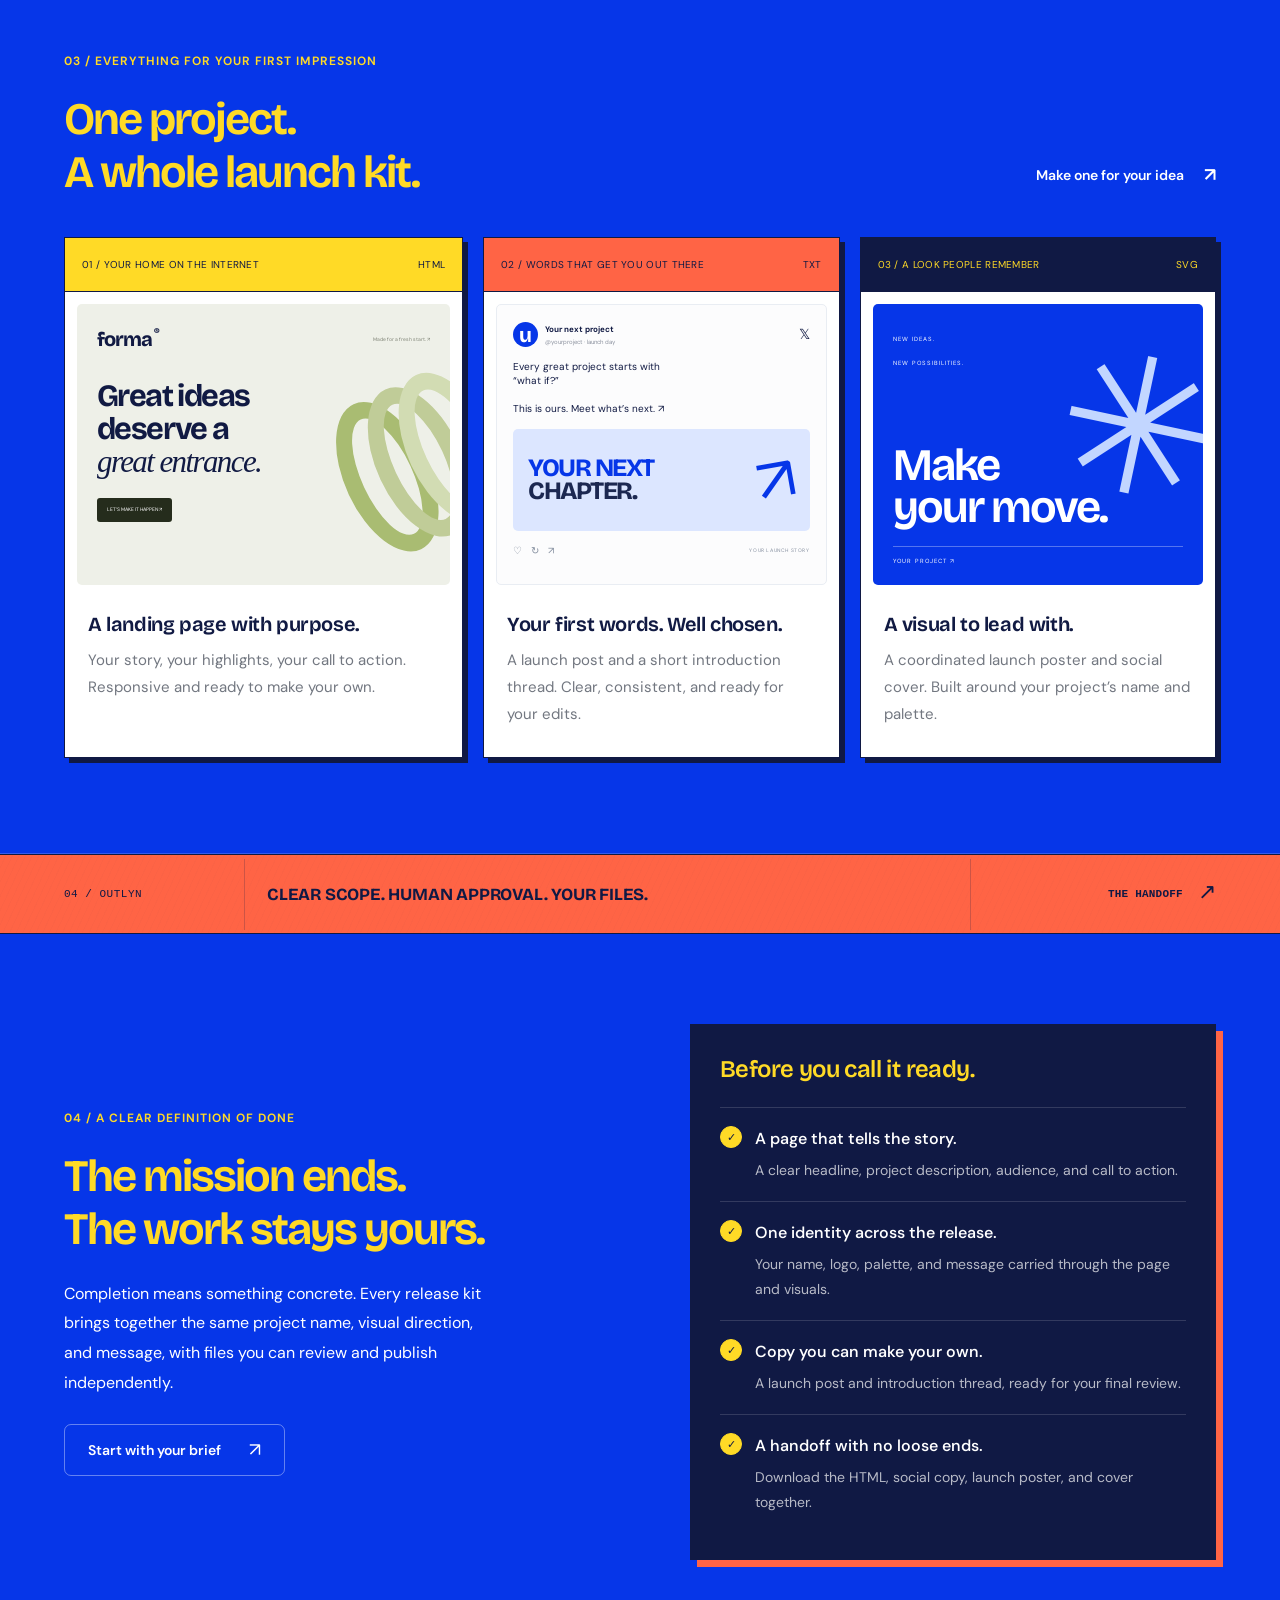
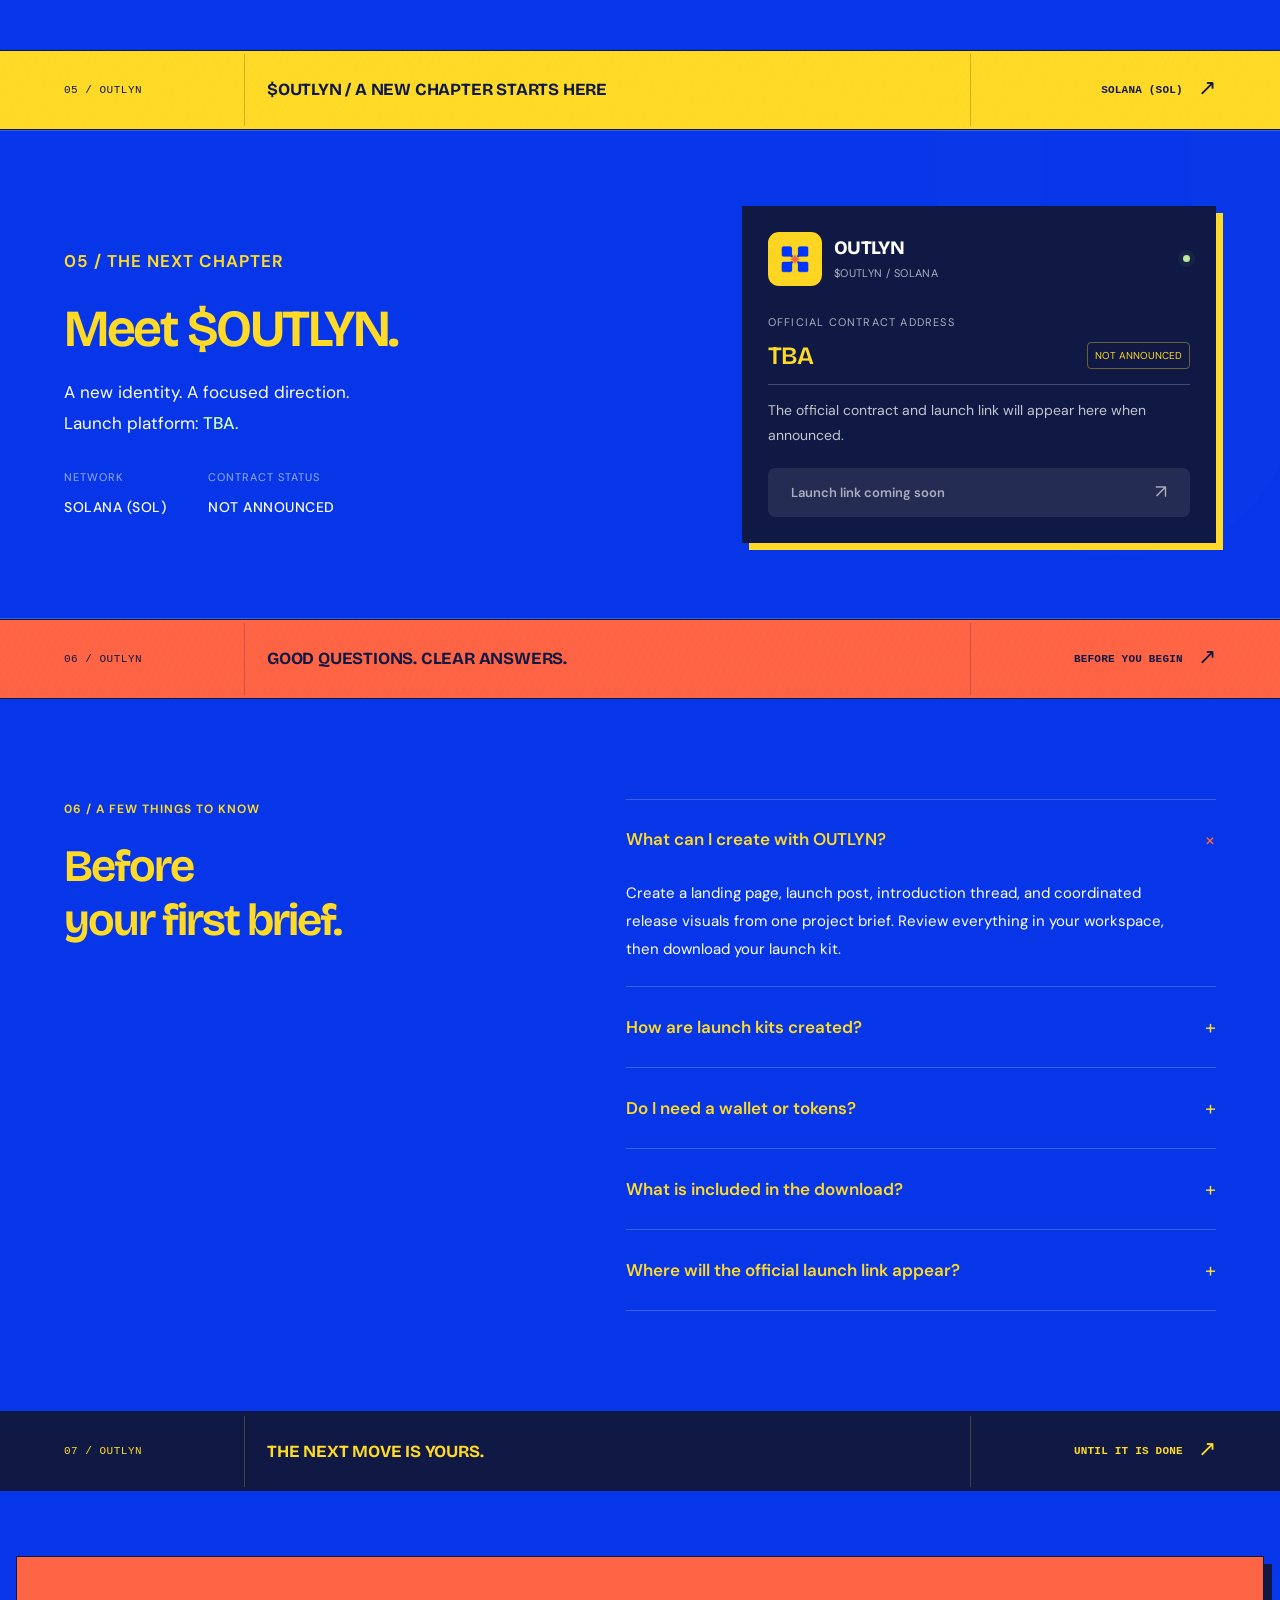
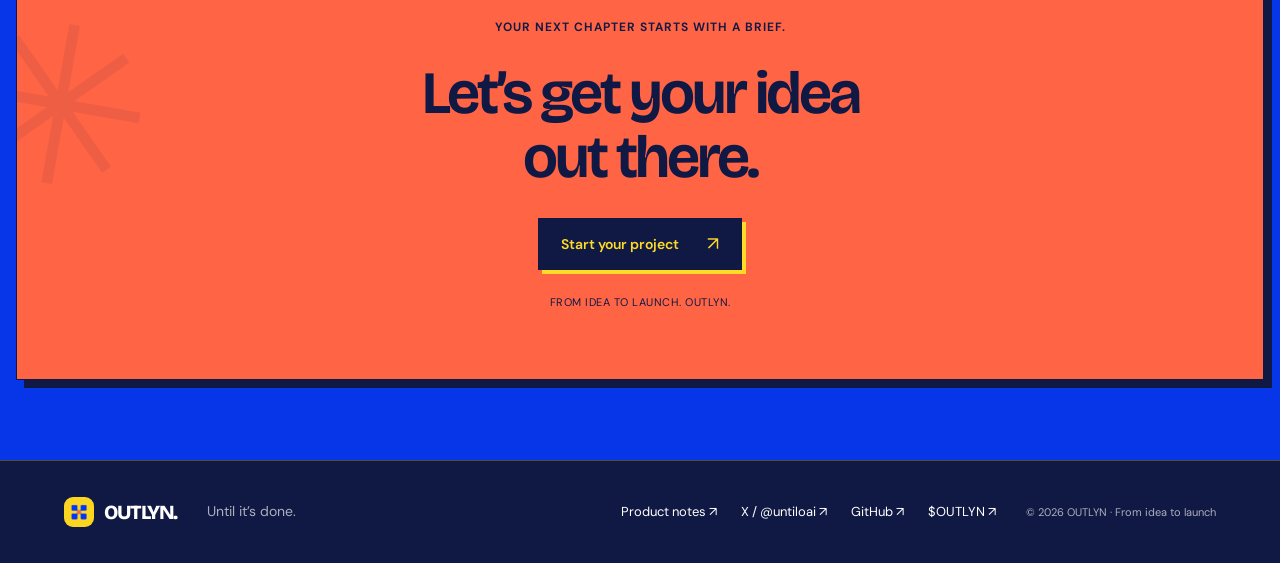
==== commit 22c87a6a: "Use yellow headings and white copy on blue sections" ====
--- a/index.html
+++ b/index.html
@@ -11,10 +11,10 @@
   <meta property="og:type" content="website">
   <title>OUTLYN &#8212; From idea to launch.</title>
   <link rel="icon" type="image/png" href="outlyn-logo.png">
-  <link rel="stylesheet" href="styles.css?v=outlyn">
+  <link rel="stylesheet" href="styles.css?v=outlyn-readable">
   <link rel="stylesheet" href="polish.css?v=outlyn">
   <link rel="stylesheet" href="workflow-motion.css?v=outlyn">
-  <link rel="stylesheet" href="section-text.css?v=outlyn">
+  <link rel="stylesheet" href="section-text.css?v=outlyn-readable">
   <link rel="stylesheet" href="wallets.css?v=outlyn-sol">
   <script src="app.js?v=outlyn-sol" charset="utf-8" defer></script>
   <script src="wallets.js?v=outlyn-sol" charset="utf-8" defer></script>
--- a/styles.css
+++ b/styles.css
@@ -225,7 +225,6 @@
 @media(max-width:640px){.chapter-divider-inner{padding:17px 23px;min-height:95px;grid-template-columns:1fr 1fr;gap:12px 10px}.chapter-id{font-size:7px;letter-spacing:1px;padding:0}.chapter-detail{grid-column:2;grid-row:1;font-size:6px;padding:0;letter-spacing:.4px;gap:10px}.chapter-detail>b{font-size:17px}.chapter-divider strong{grid-row:2;grid-column:1/-1;border:0;border-top:1px solid #10194430;padding:10px 0 0;font-size:12px;letter-spacing:-.2px}.divider-ink strong{border-top-color:#ffda2635}.capability-strip{padding-top:18px;padding-bottom:18px}.capability-strip>b{font-size:9px}.capability-strip>span:first-child{color:#101944}.mission-console{box-shadow:4px 4px 0 #101944}.kit-card{box-shadow:4px 4px 0 #101944}.handoff-checks{box-shadow:5px 5px 0 #ff6445}.token-panel{box-shadow:5px 5px 0 #ffda26}.closing-section{margin-top:40px;box-shadow:5px 5px 0 #101944}.site-footer{padding-left:23px;padding-right:23px}}
 
 /* Concept section text color requested by the project owner. */
-#concept, #concept * { color: #111111; }
 
 .contract-strip{background:#ffda26;color:#101944;border-top:1px solid #101944;border-bottom:1px solid #101944}
 .contract-strip-inner{max-width:1600px;margin:auto;display:grid;grid-template-columns:180px minmax(200px,1fr) 300px 190px;min-height:112px;padding:0 48px}
--- a/section-text.css
+++ b/section-text.css
@@ -1,18 +1,33 @@
 @charset "UTF-8";
-/* Match the black introduction text across numbered chapters 02 through 06. */
+/* Bright type on blue chapter surfaces. */
+#concept,
+#concept .concept-heading > p,
+#concept .concept-principles p,
+#how-it-works .section-heading-row > p,
+#how-it-works .workflow-bottom > p,
+#deliverables .section-intro p,
+.handoff-section > div:first-child > p:not(.eyebrow),
+#launch .launch-inner > div:first-child > p:not(.eyebrow),
+#faq .faq-list p {
+  color: #fff;
+}
+
+#concept > .eyebrow,
+#concept h2,
+#concept .concept-statement > span,
+#concept .concept-statement i,
+#concept .concept-statement b,
+#concept .concept-principles article > span,
+#concept .concept-principles h3,
 #how-it-works > .section-wrap > .eyebrow,
-#how-it-works .section-heading-row,
-#how-it-works .section-heading-row *,
-#how-it-works .workflow-bottom *,
-#deliverables .section-intro,
-#deliverables .section-intro *,
-#deliverables .kit-card-footer *,
-.handoff-section > div:first-child,
-.handoff-section > div:first-child *,
-#launch .launch-inner > div:first-child,
-#launch .launch-inner > div:first-child *,
-#faq,
-#faq * {color:#111111}
+#how-it-works .section-heading-row h2,
+#how-it-works .workflow-bottom .text-link,
+#deliverables .section-intro :is(.eyebrow,h2),
+.handoff-section > div:first-child :is(.eyebrow,h2),
+#launch .launch-inner > div:first-child :is(.eyebrow,h2,h2 span),
+#faq :is(.eyebrow,h2,.faq-list summary) {
+  color: #ffda26;
+}
 
 #how-it-works .mission-body p,
 #how-it-works .mission-body dt,
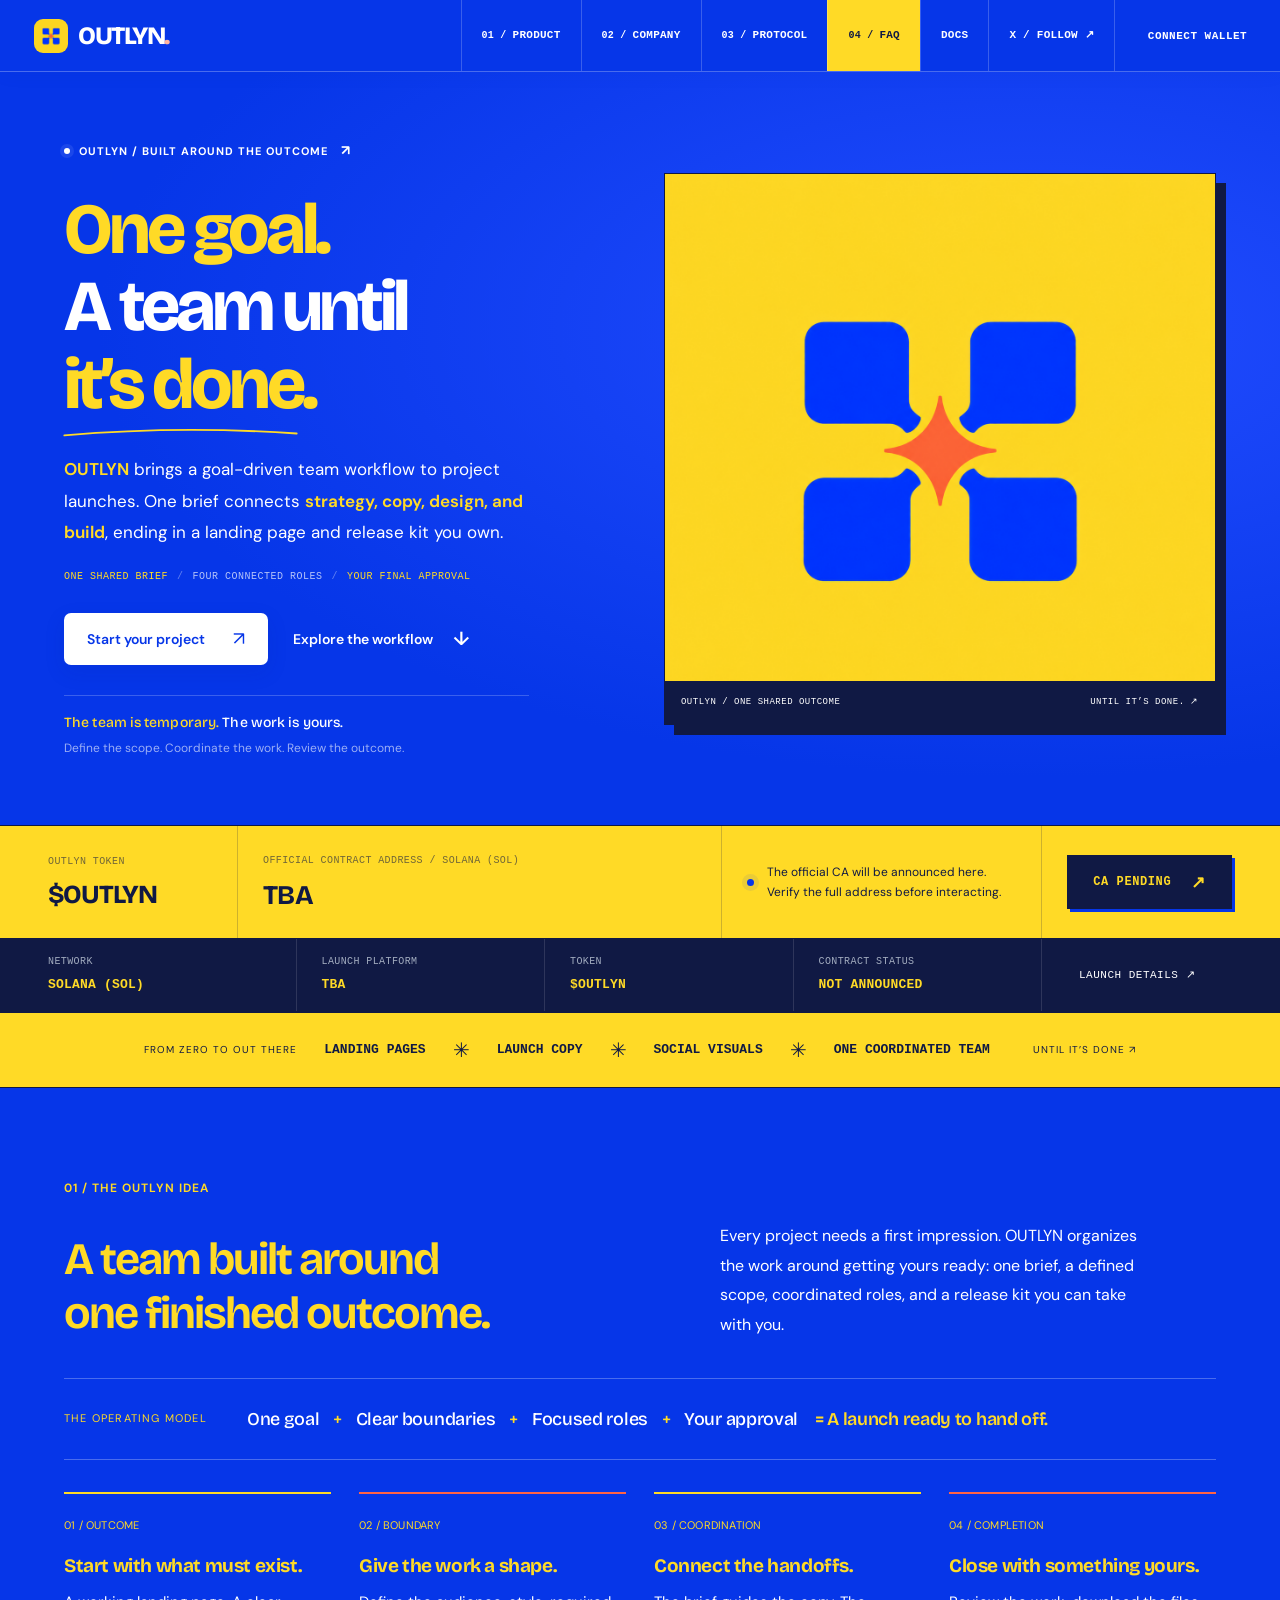
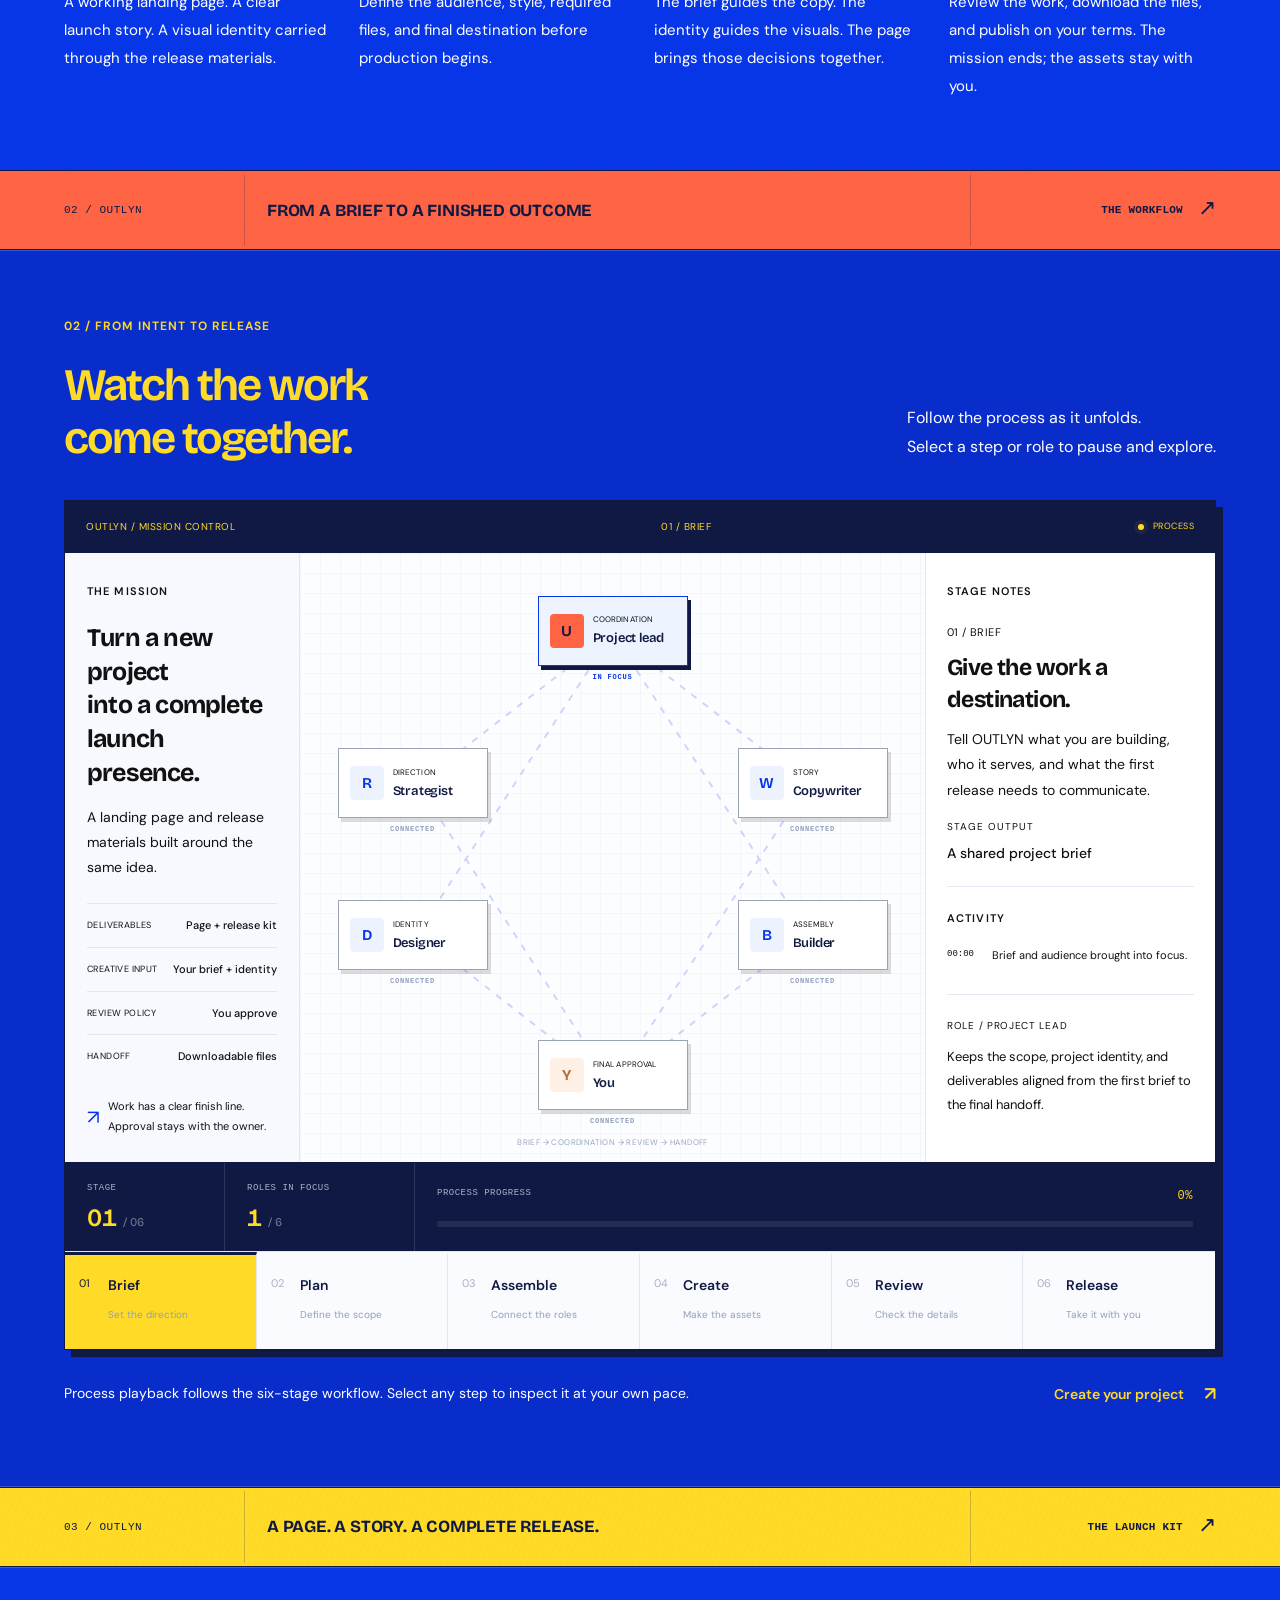
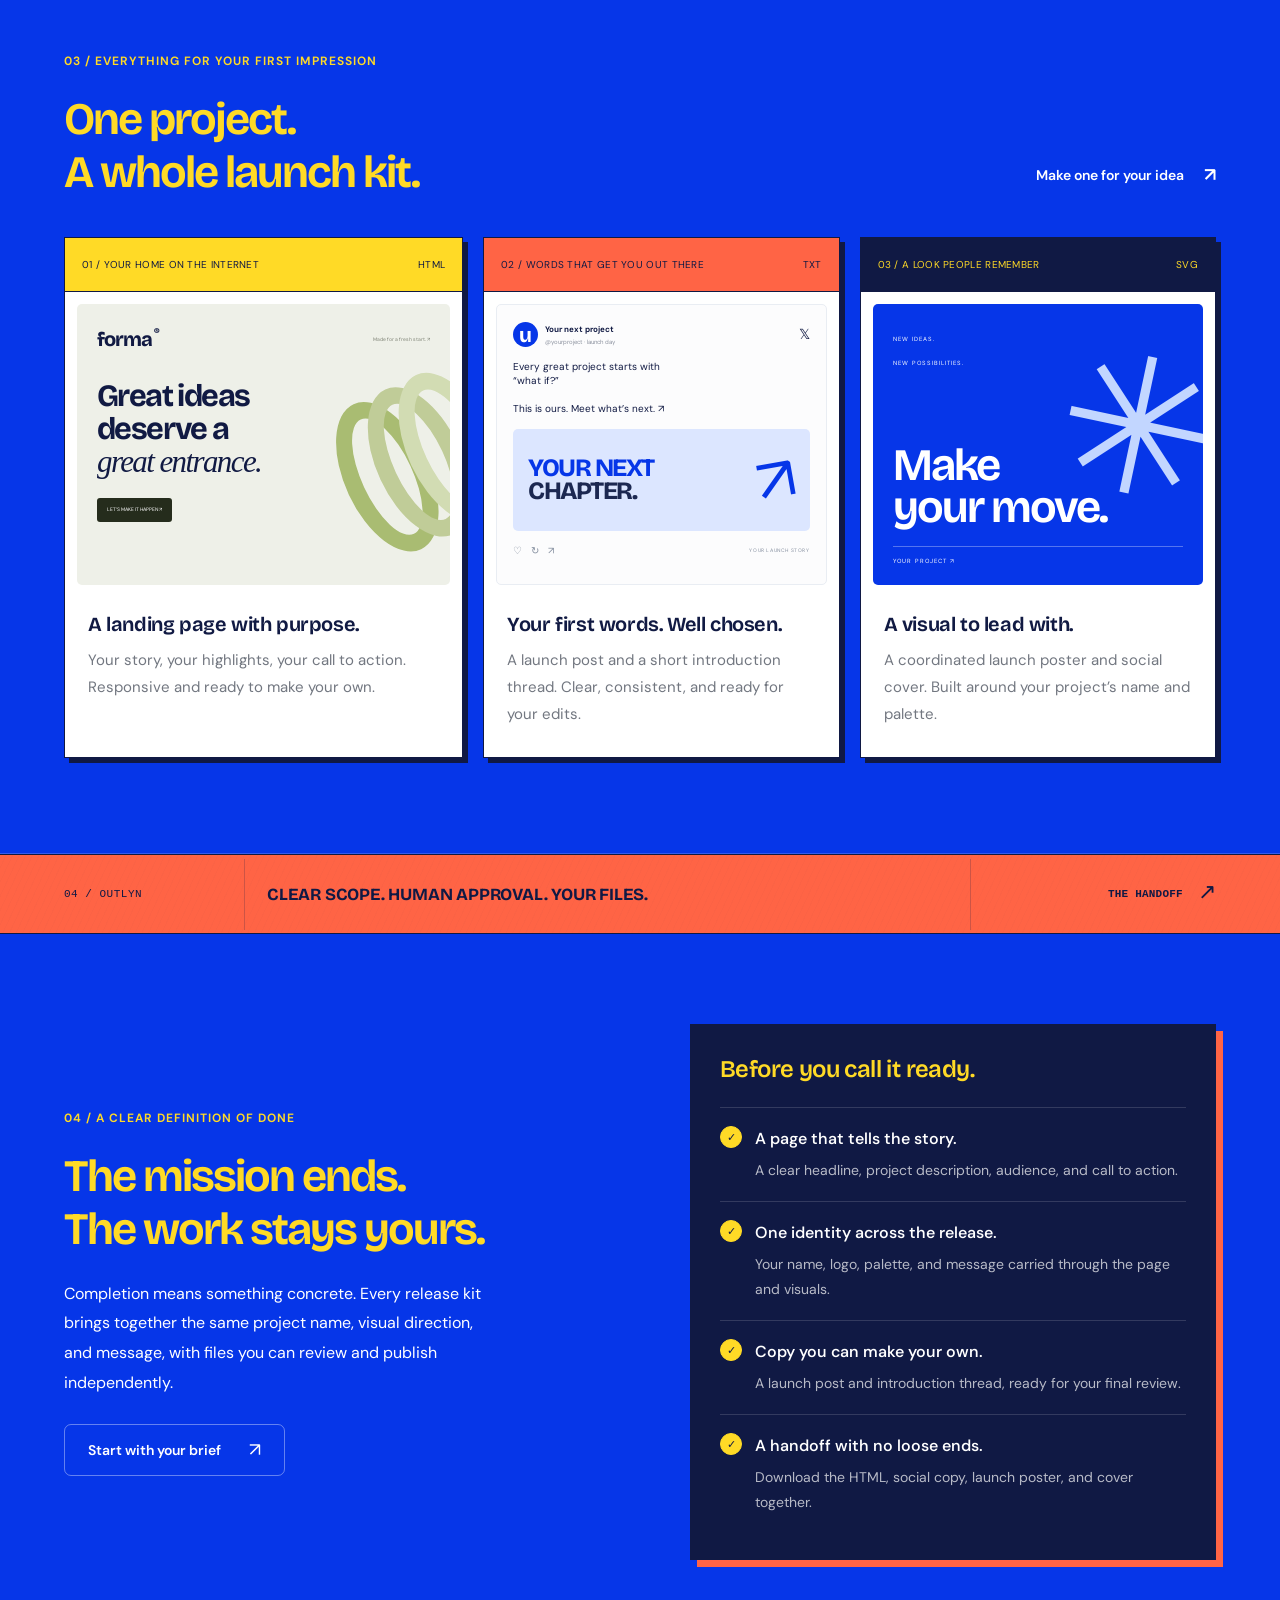
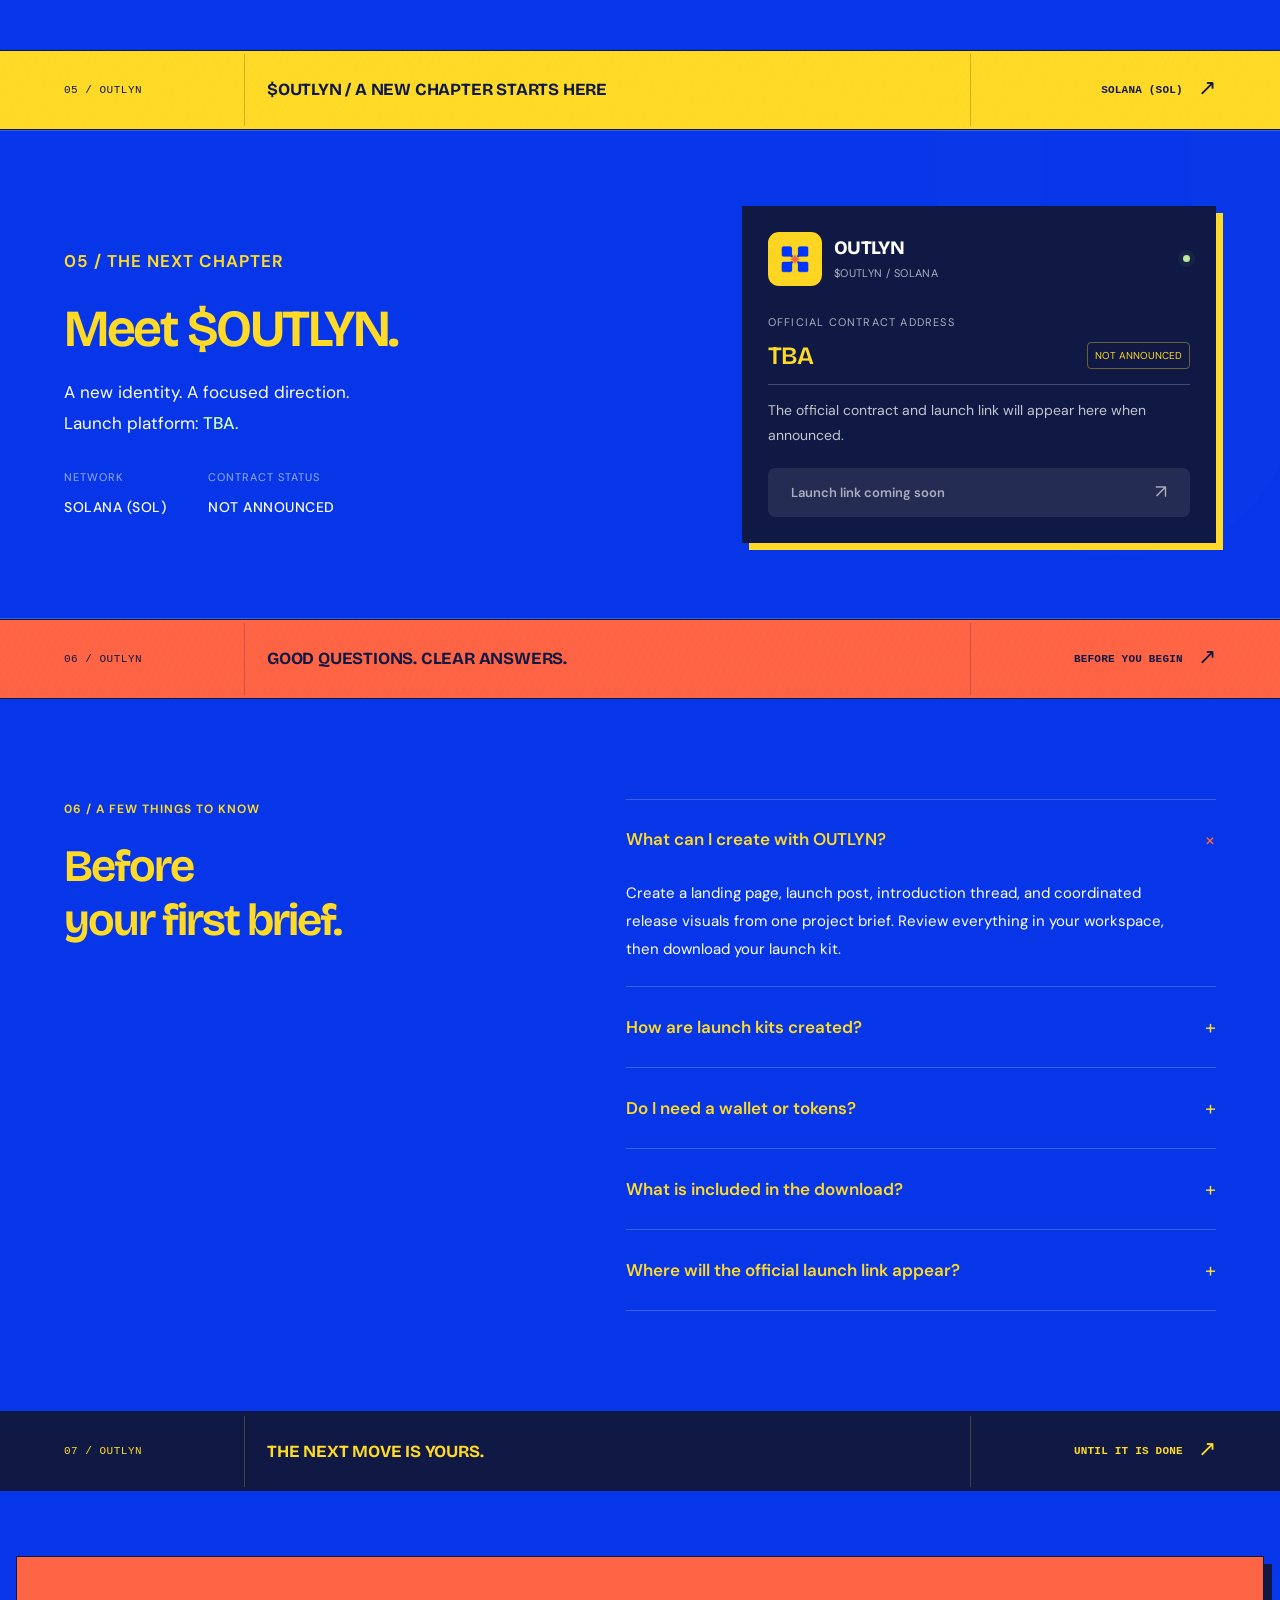
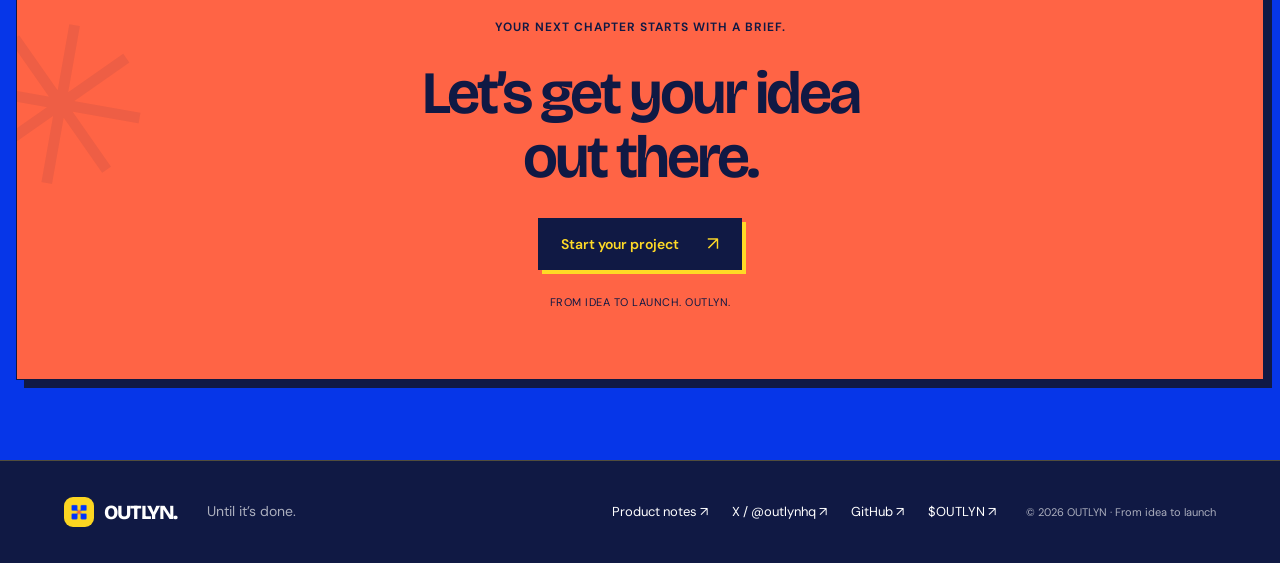
==== commit 1e1b6e1b: "Update OUTLYN social links to @outlynhq" ====
--- a/index.html
+++ b/index.html
@@ -23,7 +23,7 @@
   <a class="skip-link" href="#main">Skip to content</a>
   <header class="site-header segmented-header">
     <a class="wordmark" href="#" aria-label="OUTLYN home"><img src="outlyn-logo.png" alt="" width="34" height="34"><span>OUTLYN<span class="wordmark-dot">.</span></span></a>
-    <nav id="main-nav" class="segmented-nav" aria-label="Main navigation"><a href="#deliverables" data-nav-section="deliverables" aria-current="location"><span>01 /</span> PRODUCT</a><a href="#concept" data-nav-section="concept"><span>02 /</span> COMPANY</a><a href="#how-it-works" data-nav-section="how-it-works"><span>03 /</span> PROTOCOL</a><a href="#faq" data-nav-section="faq"><span>04 /</span> FAQ</a><a href="docs.html">DOCS</a><a href="https://x.com/untiloai" target="_blank" rel="noopener noreferrer" aria-label="Follow OUTLYN on X">X / FOLLOW &#8599;</a></nav>
+    <nav id="main-nav" class="segmented-nav" aria-label="Main navigation"><a href="#deliverables" data-nav-section="deliverables" aria-current="location"><span>01 /</span> PRODUCT</a><a href="#concept" data-nav-section="concept"><span>02 /</span> COMPANY</a><a href="#how-it-works" data-nav-section="how-it-works"><span>03 /</span> PROTOCOL</a><a href="#faq" data-nav-section="faq"><span>04 /</span> FAQ</a><a href="docs.html">DOCS</a><a href="https://x.com/outlynhq" target="_blank" rel="noopener noreferrer" aria-label="Follow OUTLYN on X">X / FOLLOW &#8599;</a></nav>
     <button class="header-wallet" id="connect-wallet" type="button" title="Connect an optional Solana wallet">CONNECT WALLET</button>
     <button class="mobile-menu" aria-label="Open navigation" aria-expanded="false" aria-controls="main-nav">&#9776;</button>
   </header>
@@ -80,7 +80,7 @@
     <div class="chapter-divider divider-ink"><div class="chapter-divider-inner"><span class="chapter-id">07 / OUTLYN</span><strong>THE NEXT MOVE IS YOURS.</strong><span class="chapter-detail">UNTIL IT IS DONE <b aria-hidden="true">&#8599;</b></span></div></div>
     <section class="closing-section section-wrap"><span class="closing-star" aria-hidden="true">&#10035;</span><p class="eyebrow">YOUR NEXT CHAPTER STARTS WITH A BRIEF.</p><h2>Let&#8217;s get your idea<br><em>out there.</em></h2><button class="button button-blue" data-open-studio>Start your project <span>&#8599;</span></button><span class="closing-note">FROM IDEA TO LAUNCH. OUTLYN.</span></section>
   </main>
-  <footer class="site-footer"><a class="wordmark" href="#"><img src="outlyn-logo.png" alt="" width="30" height="30"><span>OUTLYN.</span></a><span>Until it&#8217;s done.</span><div><a href="docs.html">Product notes &#8599;</a><a href="https://x.com/untiloai" target="_blank" rel="noopener noreferrer">X / @untiloai &#8599;</a><a href="https://github.com/GHOSTXrun/UNTILO" target="_blank" rel="noopener noreferrer">GitHub &#8599;</a><a href="#launch">$OUTLYN &#8599;</a></div><small>&#169; <span id="year">2026</span> OUTLYN &#183; From idea to launch</small></footer>
+  <footer class="site-footer"><a class="wordmark" href="#"><img src="outlyn-logo.png" alt="" width="30" height="30"><span>OUTLYN.</span></a><span>Until it&#8217;s done.</span><div><a href="docs.html">Product notes &#8599;</a><a href="https://x.com/outlynhq" target="_blank" rel="noopener noreferrer">X / @outlynhq &#8599;</a><a href="https://github.com/GHOSTXrun/UNTILO" target="_blank" rel="noopener noreferrer">GitHub &#8599;</a><a href="#launch">$OUTLYN &#8599;</a></div><small>&#169; <span id="year">2026</span> OUTLYN &#183; From idea to launch</small></footer>
   <dialog id="studio" aria-labelledby="studio-title"><div class="studio-header"><div><span class="eyebrow">OUTLYN / LAUNCH STUDIO</span><h2 id="studio-title">Give your idea a starting point.</h2></div><button class="icon-button" id="close-studio" aria-label="Close launch studio">&#215;</button></div><div class="studio-workspace-note"><span class="status-dot"></span> PRIVATE WORKSPACE <span>Your project. Your files. Always in your hands.</span></div><div class="studio-layout"><form id="project-form"><label for="project-name">Project name <span>01</span></label><input id="project-name" name="projectName" maxlength="36" placeholder="e.g. OUTLYN" required><label for="project-description">What are you building? <span>02</span></label><textarea id="project-description" name="description" maxlength="500" rows="3" placeholder="Describe your idea, who it&#8217;s for, and what makes it different." required></textarea><div class="form-two"><div><label for="project-audience">Who is it for?</label><input id="project-audience" maxlength="90" placeholder="e.g. independent creators" required></div><div><label for="project-style">Visual direction</label><select id="project-style"><option value="electric">Cobalt &amp; yellow</option><option value="midnight">Midnight purple</option><option value="forest">Fresh green</option></select></div></div><label for="project-url">Project link <small>Optional &#183; HTTPS</small></label><input id="project-url" type="url" placeholder="https://your-project.com" maxlength="300"><label for="project-logo">Project logo <small>Optional &#183; PNG / JPG / WebP, up to 3 MB</small></label><input id="project-logo" type="file" accept="image/png,image/jpeg,image/webp"><p class="file-status" id="file-status">Your logo stays in this browser tab.</p><p class="draft-status" id="draft-status" role="status">Your brief saves automatically on this device.</p><button class="button button-blue form-submit" type="submit">Create my launch kit <span>&#8599;</span></button><button class="sample-button" id="use-example" type="button">Use the OUTLYN project brief</button></form><div class="studio-output"><div class="output-heading"><span>YOUR LAUNCH KIT</span><span id="output-status">AWAITING BRIEF</span></div><ol class="progress-list" aria-label="Launch workflow"><li><span>R</span><div><b>Strategy</b><small>Project direction</small></div><i>&#9675;</i></li><li><span>W</span><div><b>Copy</b><small>Page + launch story</small></div><i>&#9675;</i></li><li><span>D</span><div><b>Design</b><small>Palette + release visuals</small></div><i>&#9675;</i></li><li><span>B</span><div><b>Build</b><small>Page + downloadable files</small></div><i>&#9675;</i></li></ol><div id="output-empty"><span>&#8599;</span><h3>Big things start small.</h3><p>Fill in your brief.<br>Your launch kit takes shape here.</p></div><div id="output-results" hidden><div class="output-tabs" role="tablist" aria-label="Launch assets"><button id="tab-page" role="tab" aria-selected="true" aria-controls="panel-page" tabindex="0" data-tab="page">Landing page</button><button id="tab-copy" role="tab" aria-selected="false" aria-controls="panel-copy" tabindex="-1" data-tab="copy">Social copy</button><button id="tab-visual" role="tab" aria-selected="false" aria-controls="panel-visual" tabindex="-1" data-tab="visual">Visuals</button></div><div id="panel-page" role="tabpanel" aria-labelledby="tab-page"><div class="page-review-toolbar"><span>YOUR LANDING PAGE</span><a id="open-full-page" class="text-link" target="_blank" rel="noopener noreferrer">Open full page &#8599;</a></div><iframe id="page-preview" title="Your project landing page" sandbox=""></iframe><p class="asset-note">Update the brief and create your kit again to revise the page.</p></div><div id="panel-copy" role="tabpanel" aria-labelledby="tab-copy" hidden><label class="copy-editor-label" for="edit-post">Launch post <span id="post-length">0 characters</span></label><textarea id="edit-post" class="copy-editor" maxlength="4000" rows="6" spellcheck="true" aria-describedby="copy-edit-note"></textarea><label class="copy-editor-label" for="edit-thread">Introduction thread</label><textarea id="edit-thread" class="copy-editor" maxlength="8000" rows="8" spellcheck="true"></textarea><p id="copy-edit-note" class="asset-note">Edits are included in your download. Creating a new kit replaces these edits. Review post lengths before publishing.</p><pre id="copy-preview" hidden></pre><button class="button button-outline" id="copy-post" type="button">Copy launch post &#8599;</button></div><div id="panel-visual" role="tabpanel" aria-labelledby="tab-visual" hidden><img id="poster-preview" alt="Generated launch poster"><div class="asset-downloads"><button class="button button-outline" id="download-poster" type="button">Poster PNG &#8595;</button><button class="button button-outline" id="download-cover" type="button">Cover PNG &#8595;</button></div><p class="asset-note">Poster 1080 &#215; 1080 / Cover 1200 &#215; 630. PNG + editable SVG included in the ZIP.</p></div><button class="button button-dark download-button" id="download-kit" type="button">Download launch kit <span>&#8595; ZIP</span></button><p class="asset-note">Your files are ready. Review, refine, release.</p></div><p id="studio-announcement" role="status" aria-live="polite"></p></div></div></dialog>
   <dialog id="wallet-dialog" aria-labelledby="wallet-title"><div class="wallet-heading"><div><span>OUTLYN / SOLANA (SOL)</span><h2 id="wallet-title">Choose your wallet.</h2></div><button id="close-wallet" class="icon-button" type="button" aria-label="Close wallet selection">&#215;</button></div><p class="wallet-intro">Connect your public address to OUTLYN.</p><div id="wallet-account" hidden><span class="wallet-account-label">CONNECTED WITH <b id="wallet-account-name"></b></span><p id="wallet-full-address"></p><div class="wallet-account-actions"><button id="wallet-copy-address" type="button">Copy address</button><a id="wallet-explorer" href="https://explorer.solana.com/" target="_blank" rel="noopener noreferrer">View on Solana Explorer &#8599;</a></div><button id="wallet-disconnect" class="button button-dark" type="button">Disconnect wallet</button></div><div id="wallet-choices"><button class="wallet-choice" type="button" data-wallet="phantom"><span class="wallet-symbol phantom-symbol"><svg viewBox="0 0 32 32" aria-hidden="true"><path d="M5 23c0-10 5-18 13-18 7 0 10 4 10 9 0 7-5 13-9 13-2 0-2-2-1-4-2 3-4 5-6 5-2 0-2-2-1-4-2 3-6 4-6-1Z" fill="currentColor"/><ellipse cx="16" cy="13" rx="1.4" ry="2" fill="#8b6ce8"/><ellipse cx="22" cy="13" rx="1.4" ry="2" fill="#8b6ce8"/></svg></span><span class="wallet-choice-text"><strong>Phantom</strong><small data-wallet-status="phantom">Checking wallet...</small></span><span class="wallet-choice-arrow" aria-hidden="true">&#8599;</span></button></div><div class="wallet-help" id="wallet-help" hidden><strong id="wallet-help-title"></strong><p id="wallet-help-text"></p><div><a id="wallet-install" target="_blank" rel="noopener noreferrer">Get wallet &#8599;</a><a id="wallet-open-mobile">Open in wallet &#8599;</a></div></div><p class="wallet-status" id="wallet-status" role="status" aria-live="polite">Select a wallet to continue.</p><div class="wallet-footnote"><span>SOLANA (SOL) CONNECTION</span><p>Connecting shares your public address. No transaction, token approval, or message signature is requested.</p></div></dialog>
   <div class="toast" id="toast" role="status" aria-live="polite"></div>
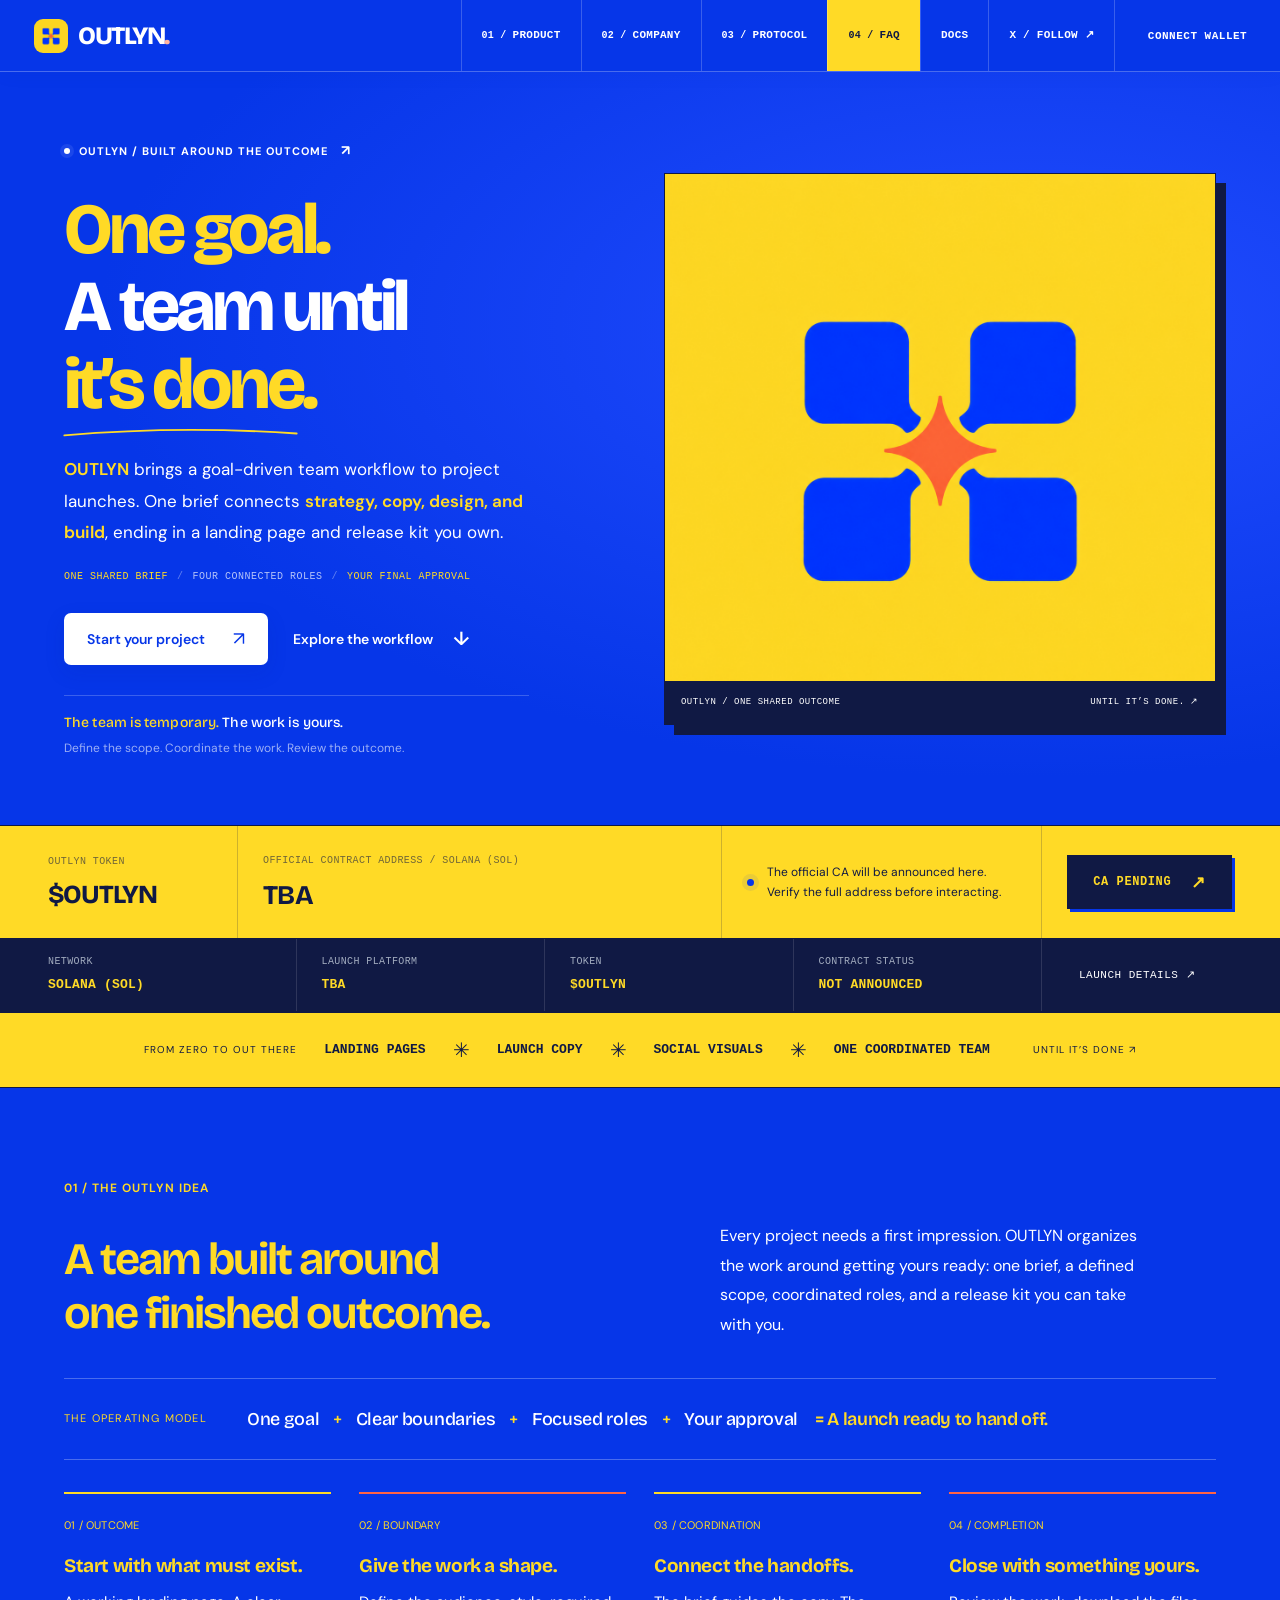
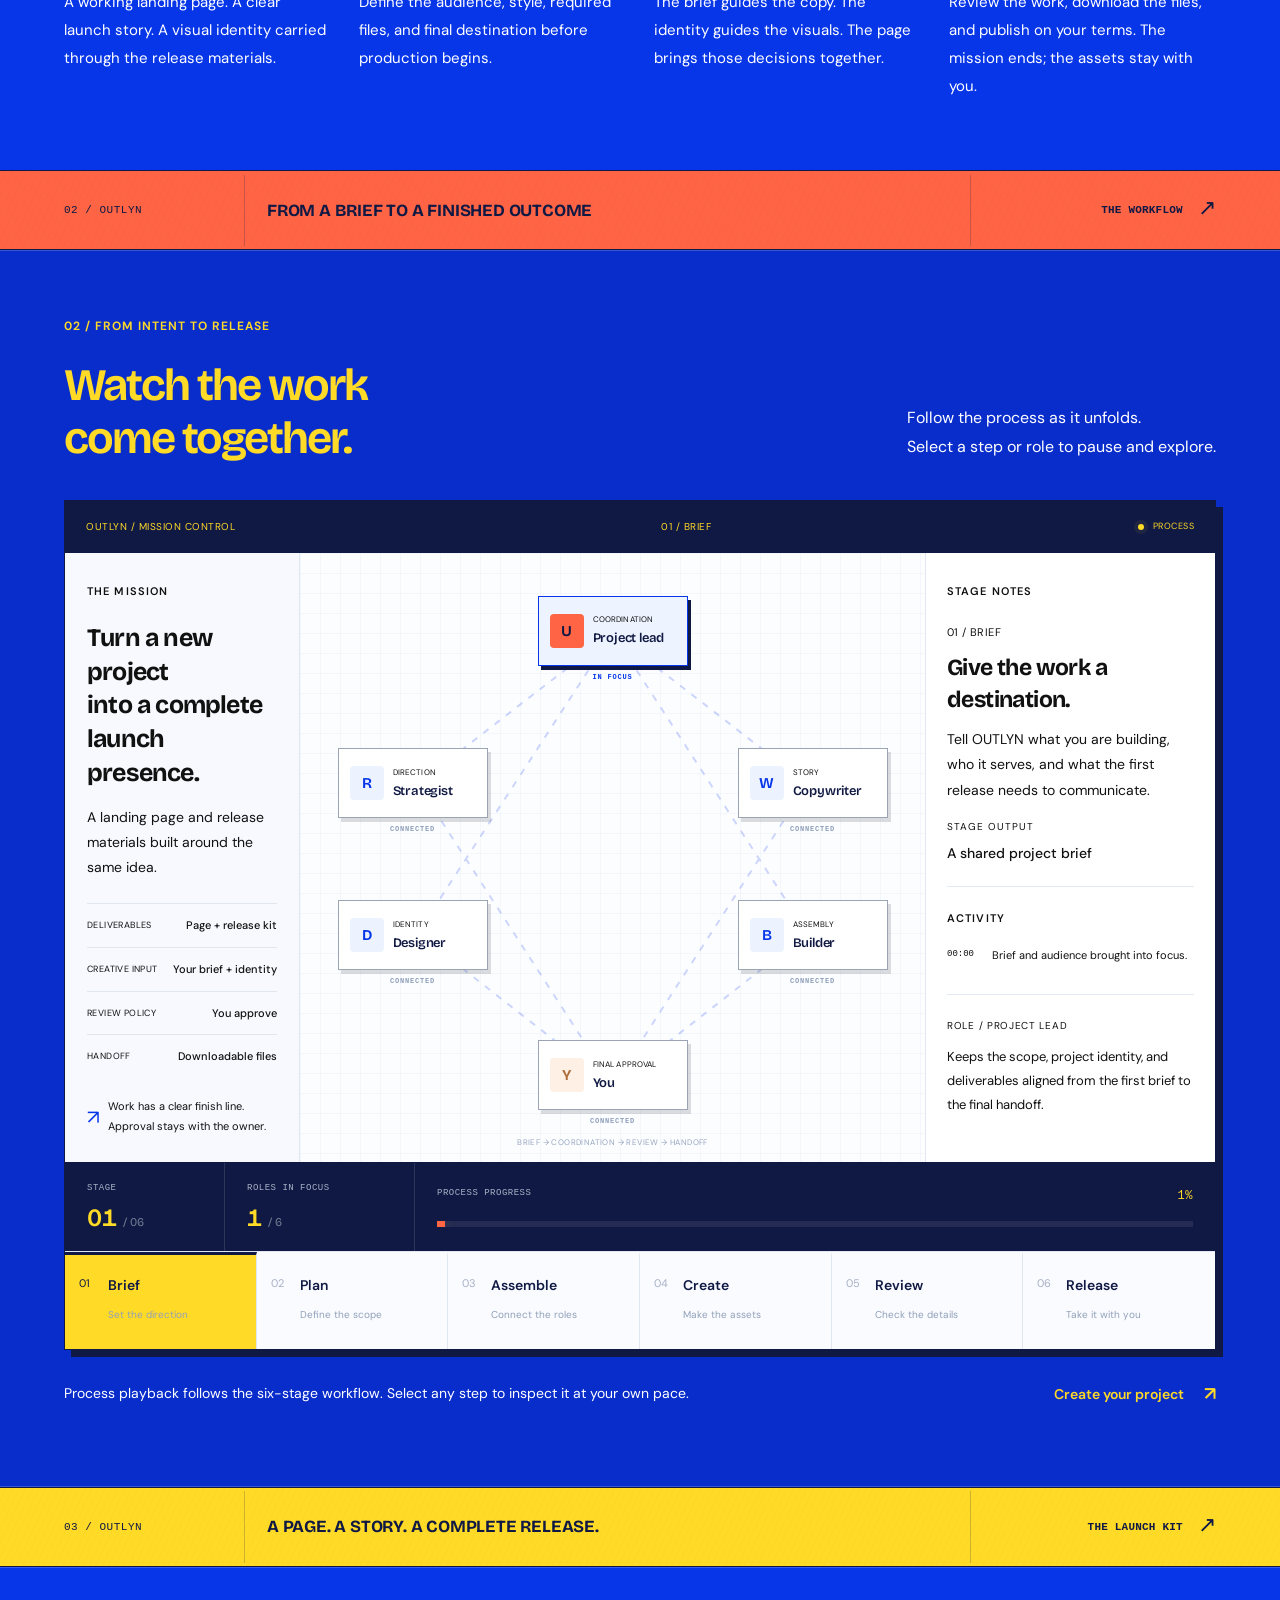
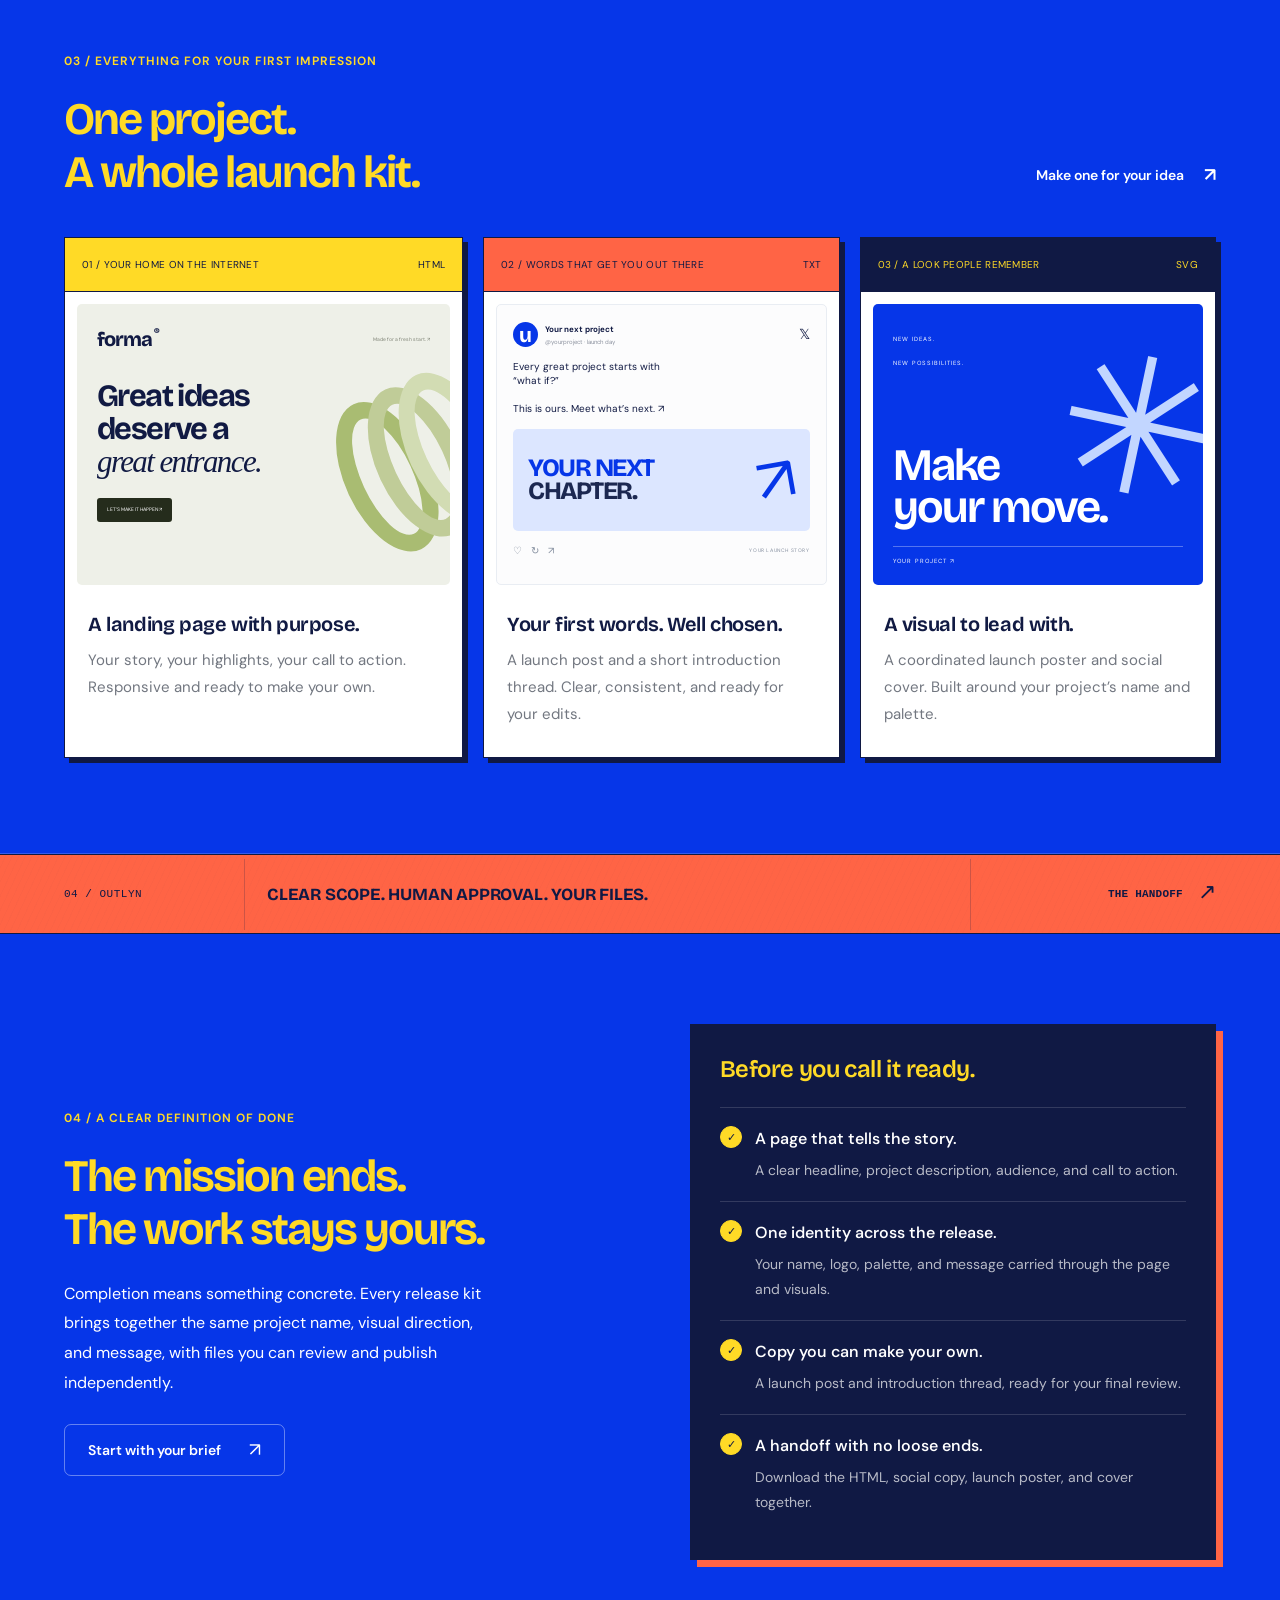
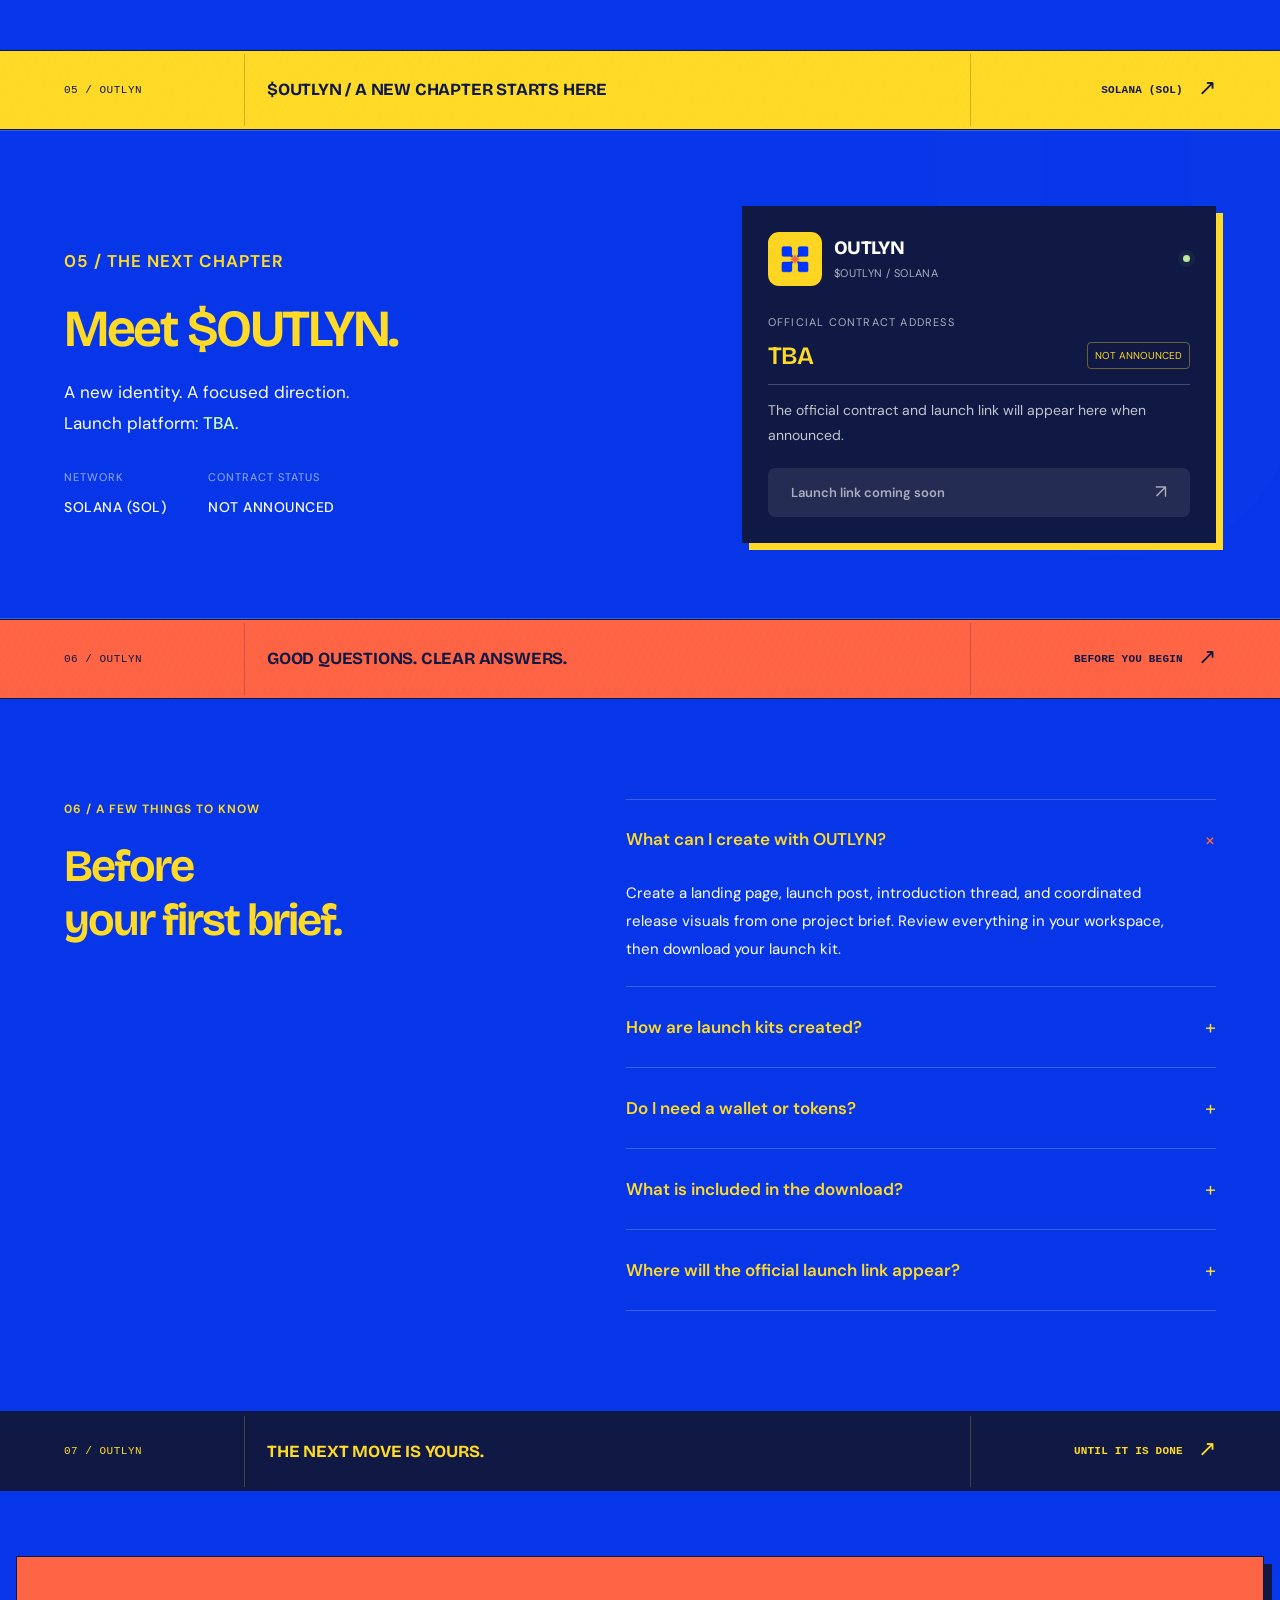
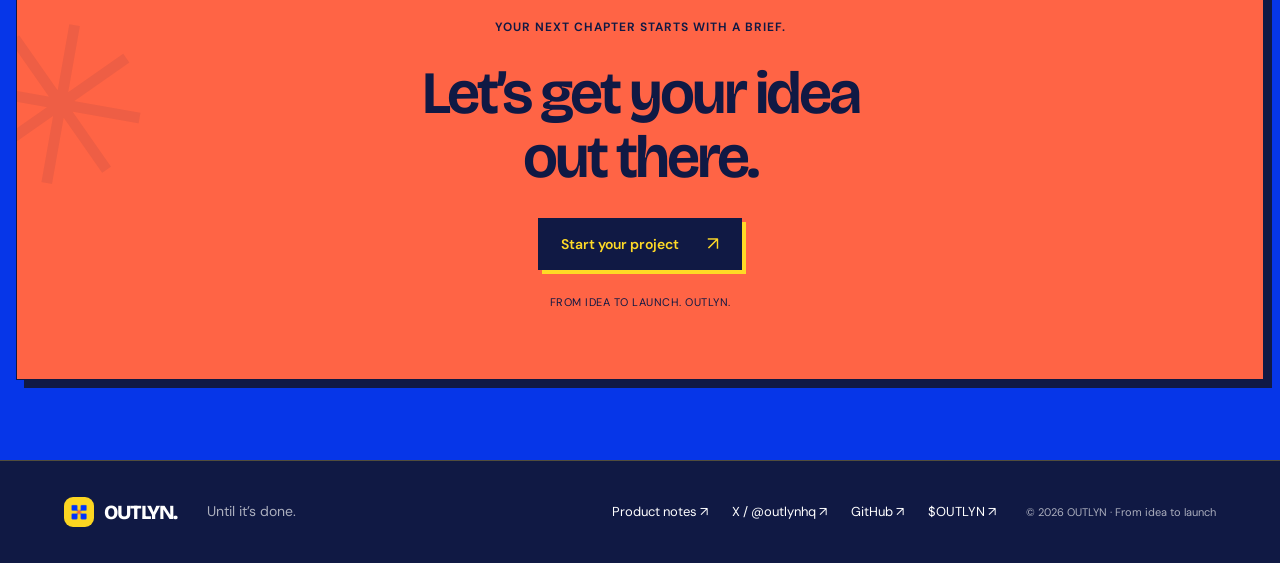
==== commit a1cf7db7: "Move OUTLYN GitHub Pages to outlyn.fun" ====
--- a/index.html
+++ b/index.html
@@ -7,7 +7,7 @@
   <meta name="description" content="OUTLYN turns your next project into a launch-ready landing page and release kit. Create your landing page and launch materials in one workspace.">
   <meta property="og:title" content="OUTLYN &#8212; From idea to launch.">
   <meta property="og:description" content="One brief. A focused AI team. Your next launch, brought together.">
-  <meta property="og:image" content="https://untilo.fun/outlyn-logo.png">
+  <meta property="og:image" content="https://outlyn.fun/outlyn-logo.png">
   <meta property="og:type" content="website">
   <title>OUTLYN &#8212; From idea to launch.</title>
   <link rel="icon" type="image/png" href="outlyn-logo.png">
@@ -16,7 +16,7 @@
   <link rel="stylesheet" href="workflow-motion.css?v=outlyn">
   <link rel="stylesheet" href="section-text.css?v=outlyn-readable">
   <link rel="stylesheet" href="wallets.css?v=outlyn-sol">
-  <script src="app.js?v=outlyn-sol" charset="utf-8" defer></script>
+  <script src="app.js?v=outlyn-domain" charset="utf-8" defer></script>
   <script src="wallets.js?v=outlyn-sol" charset="utf-8" defer></script>
 </head>
 <body>
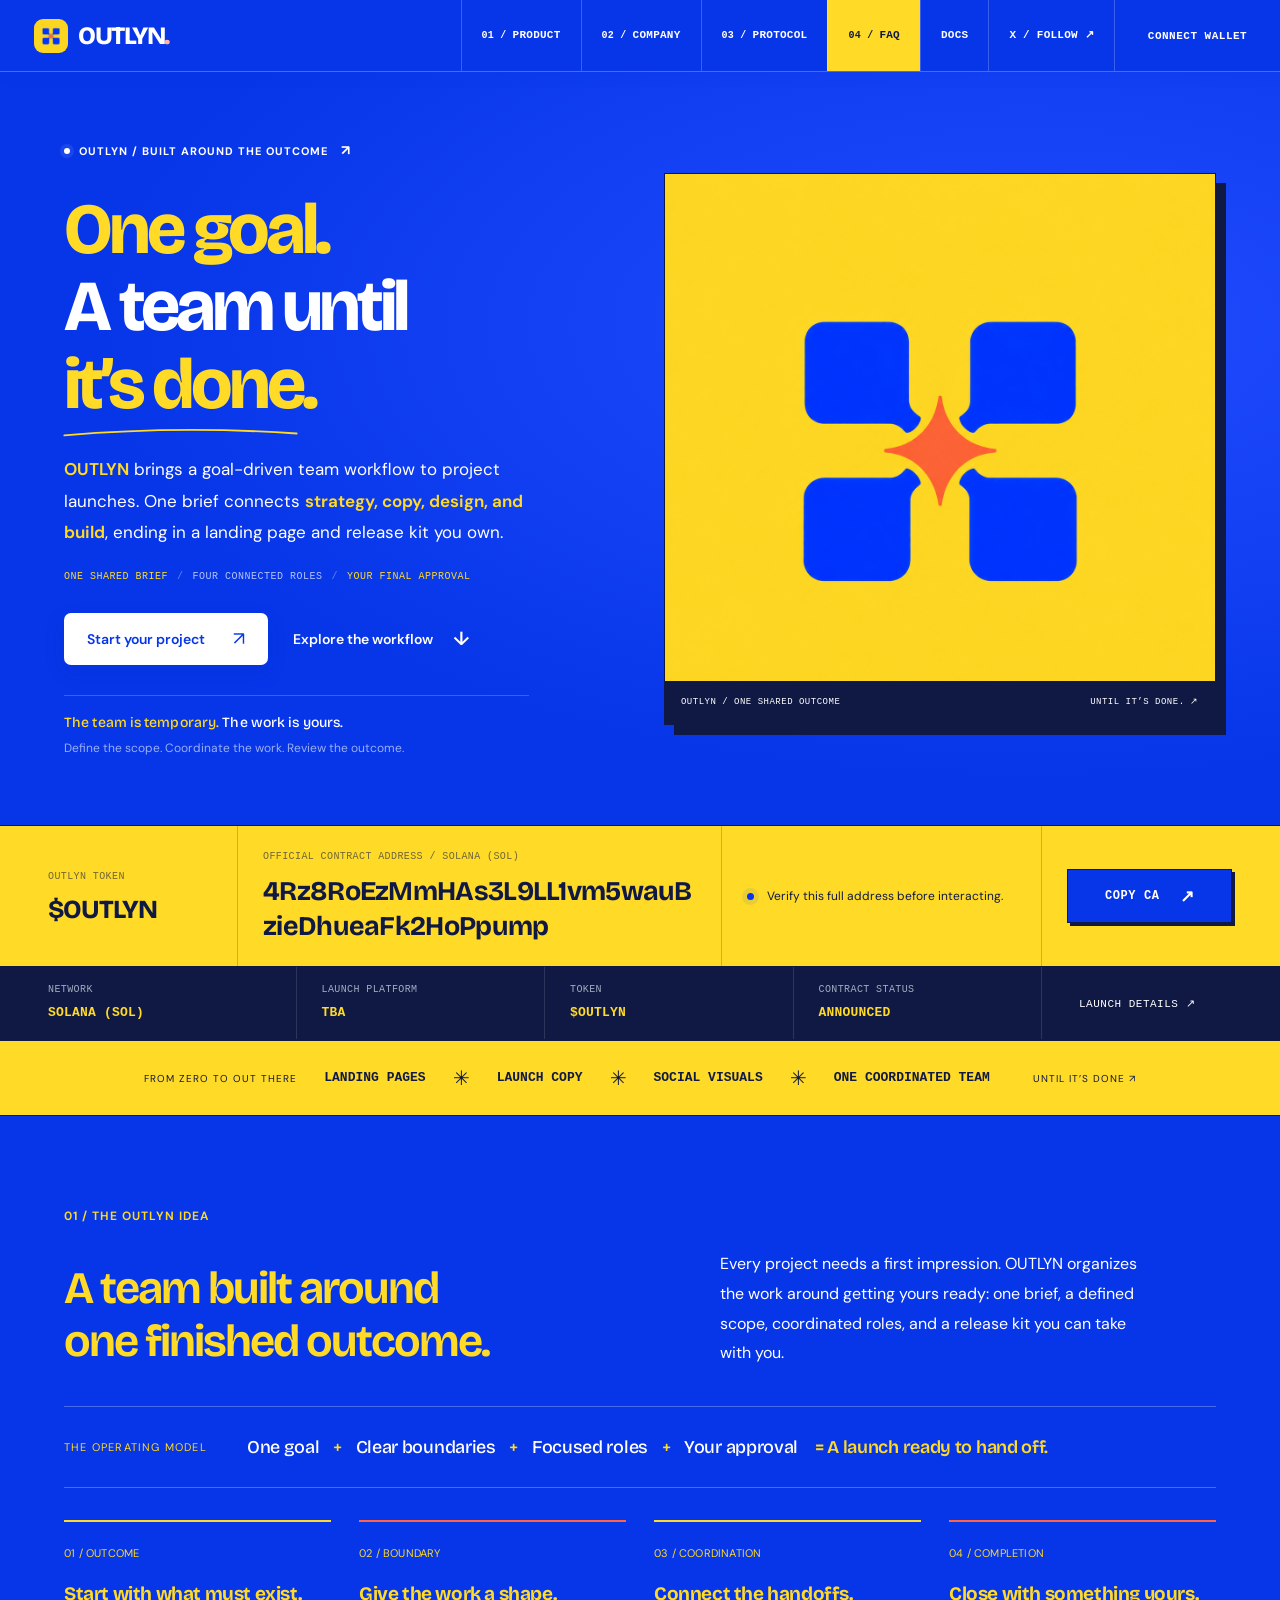
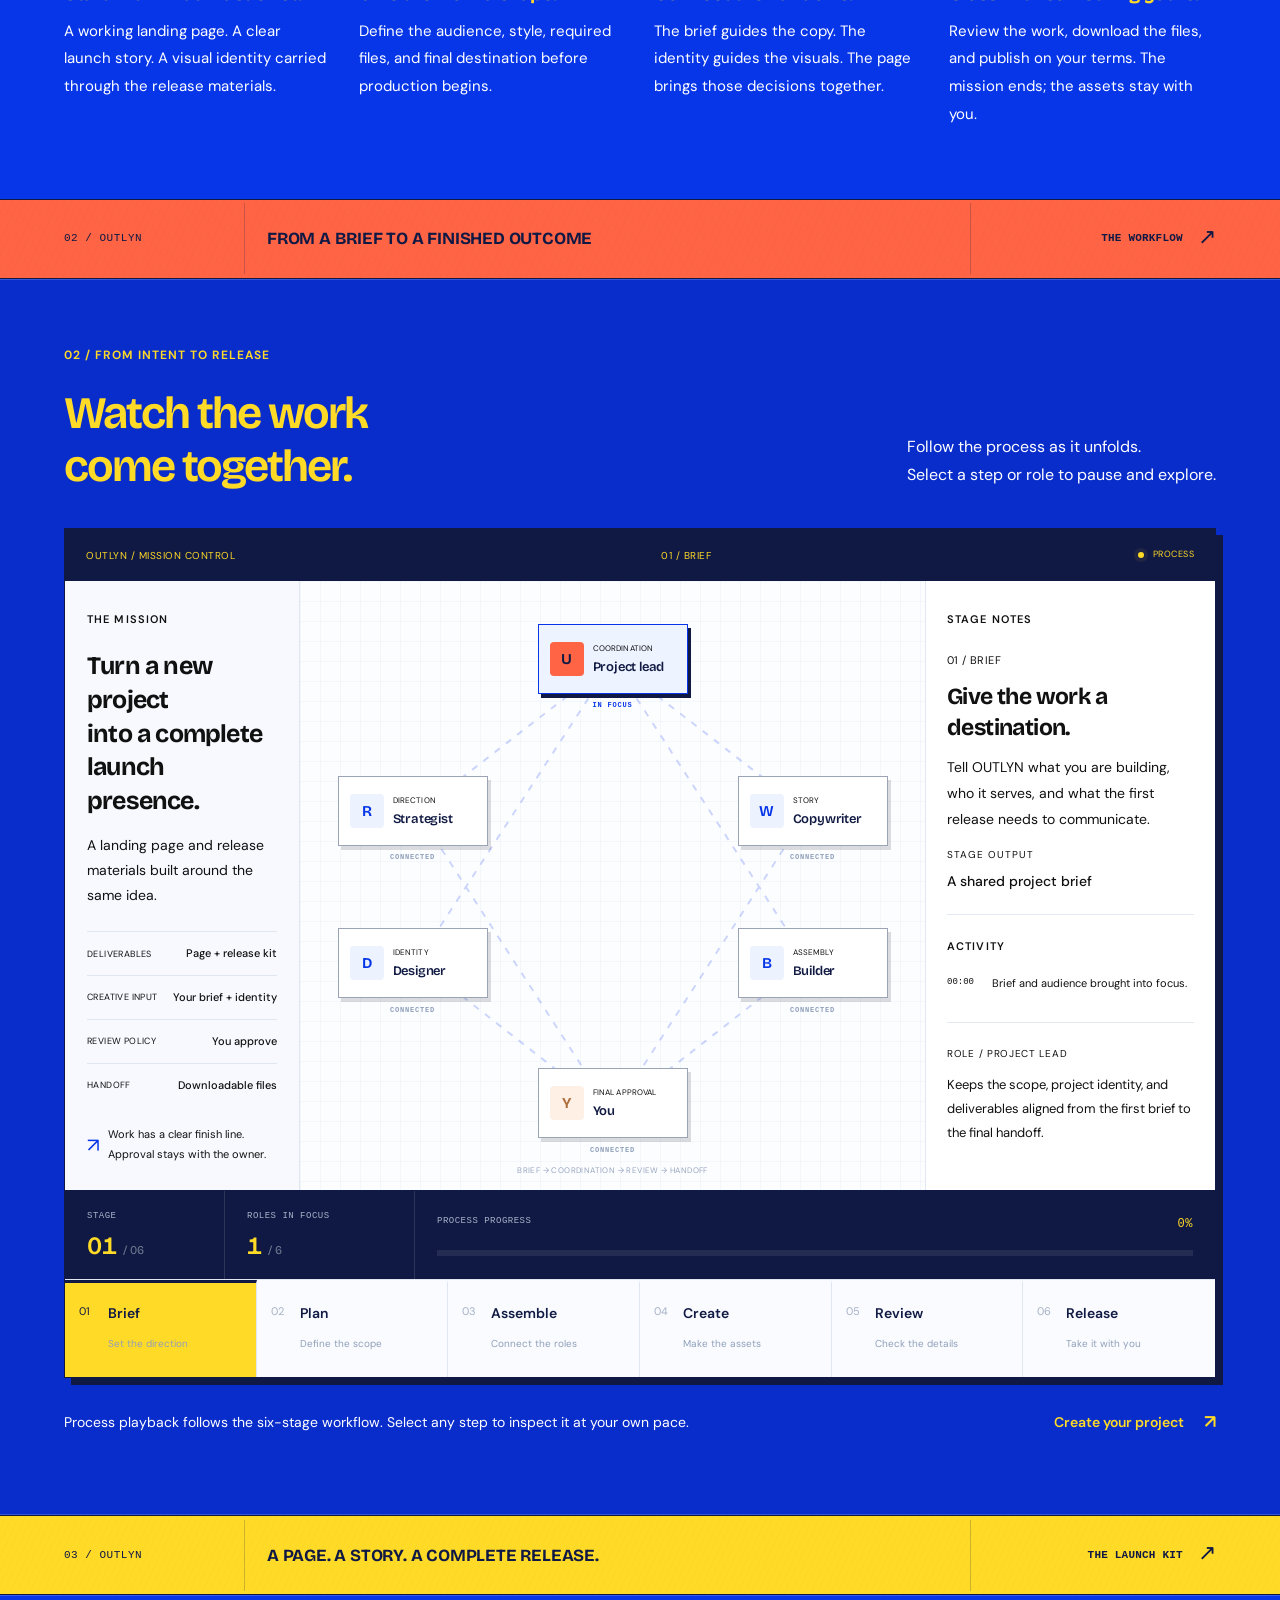
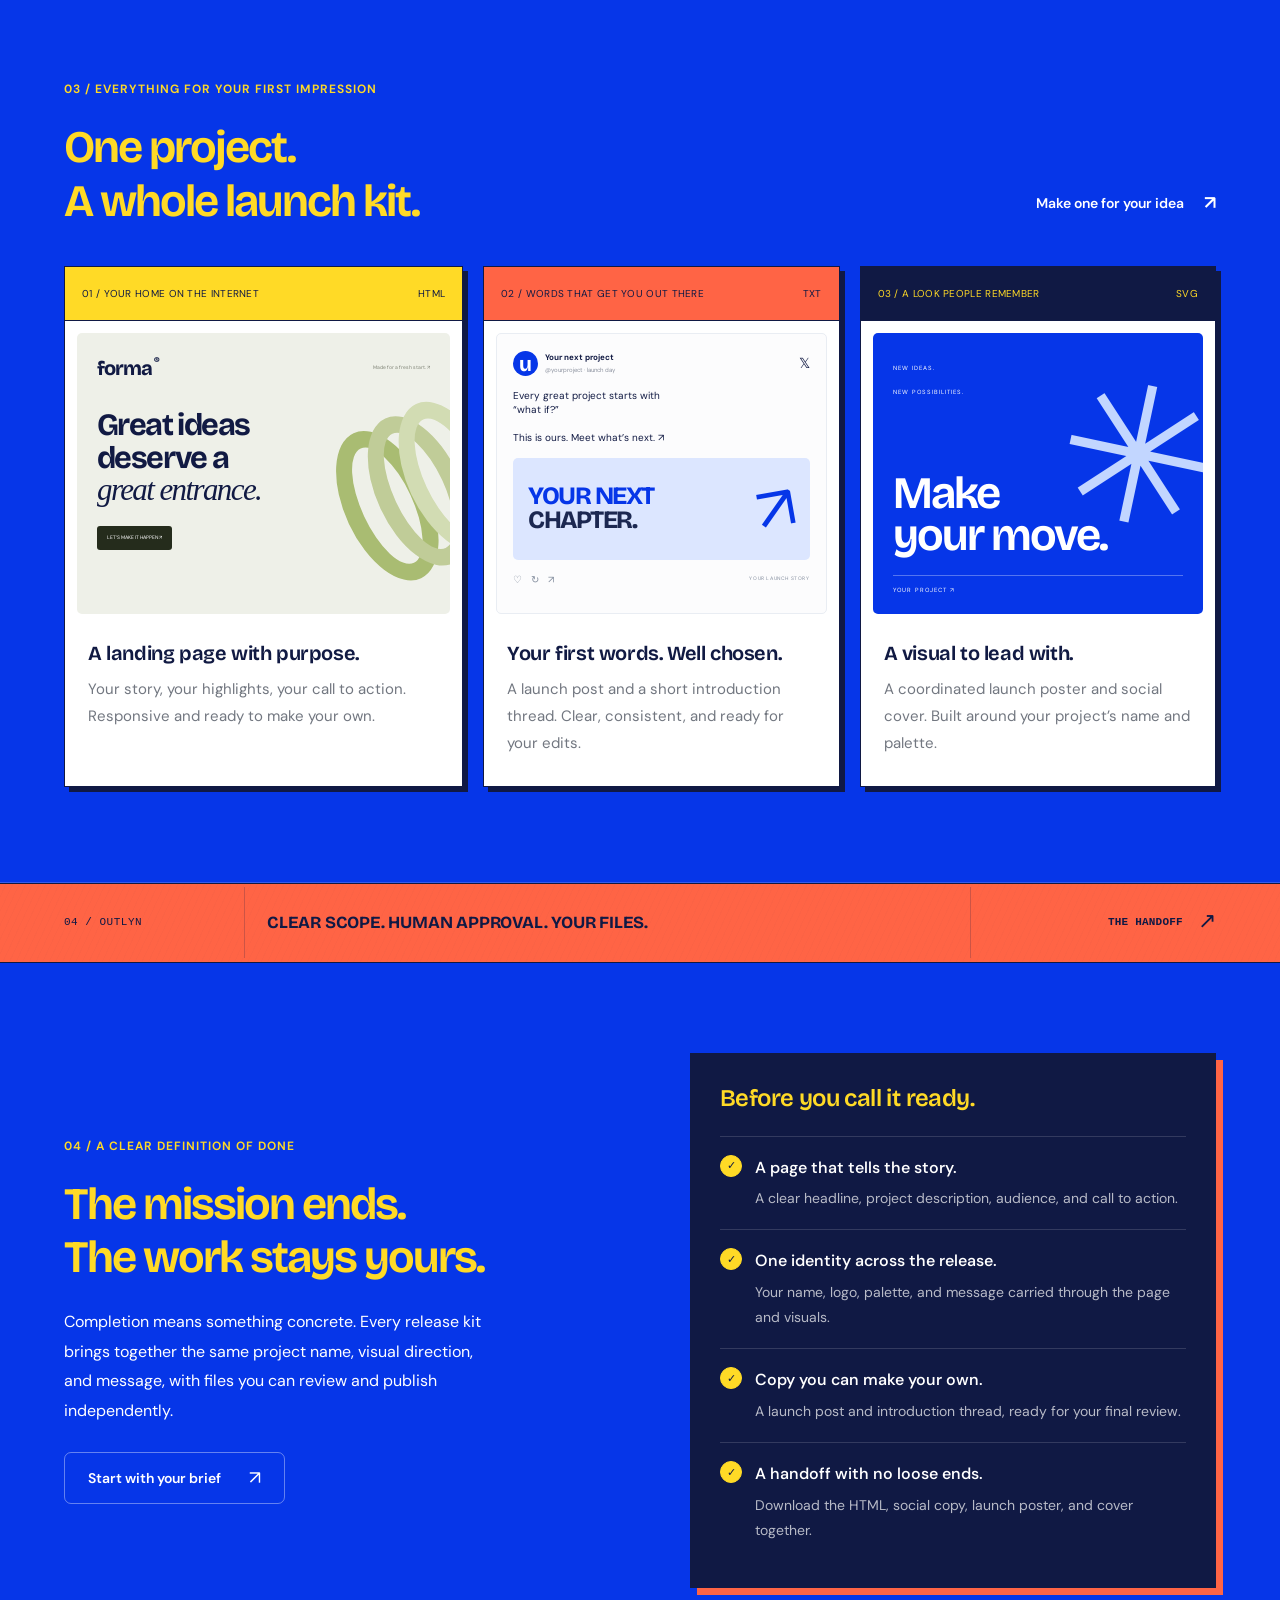
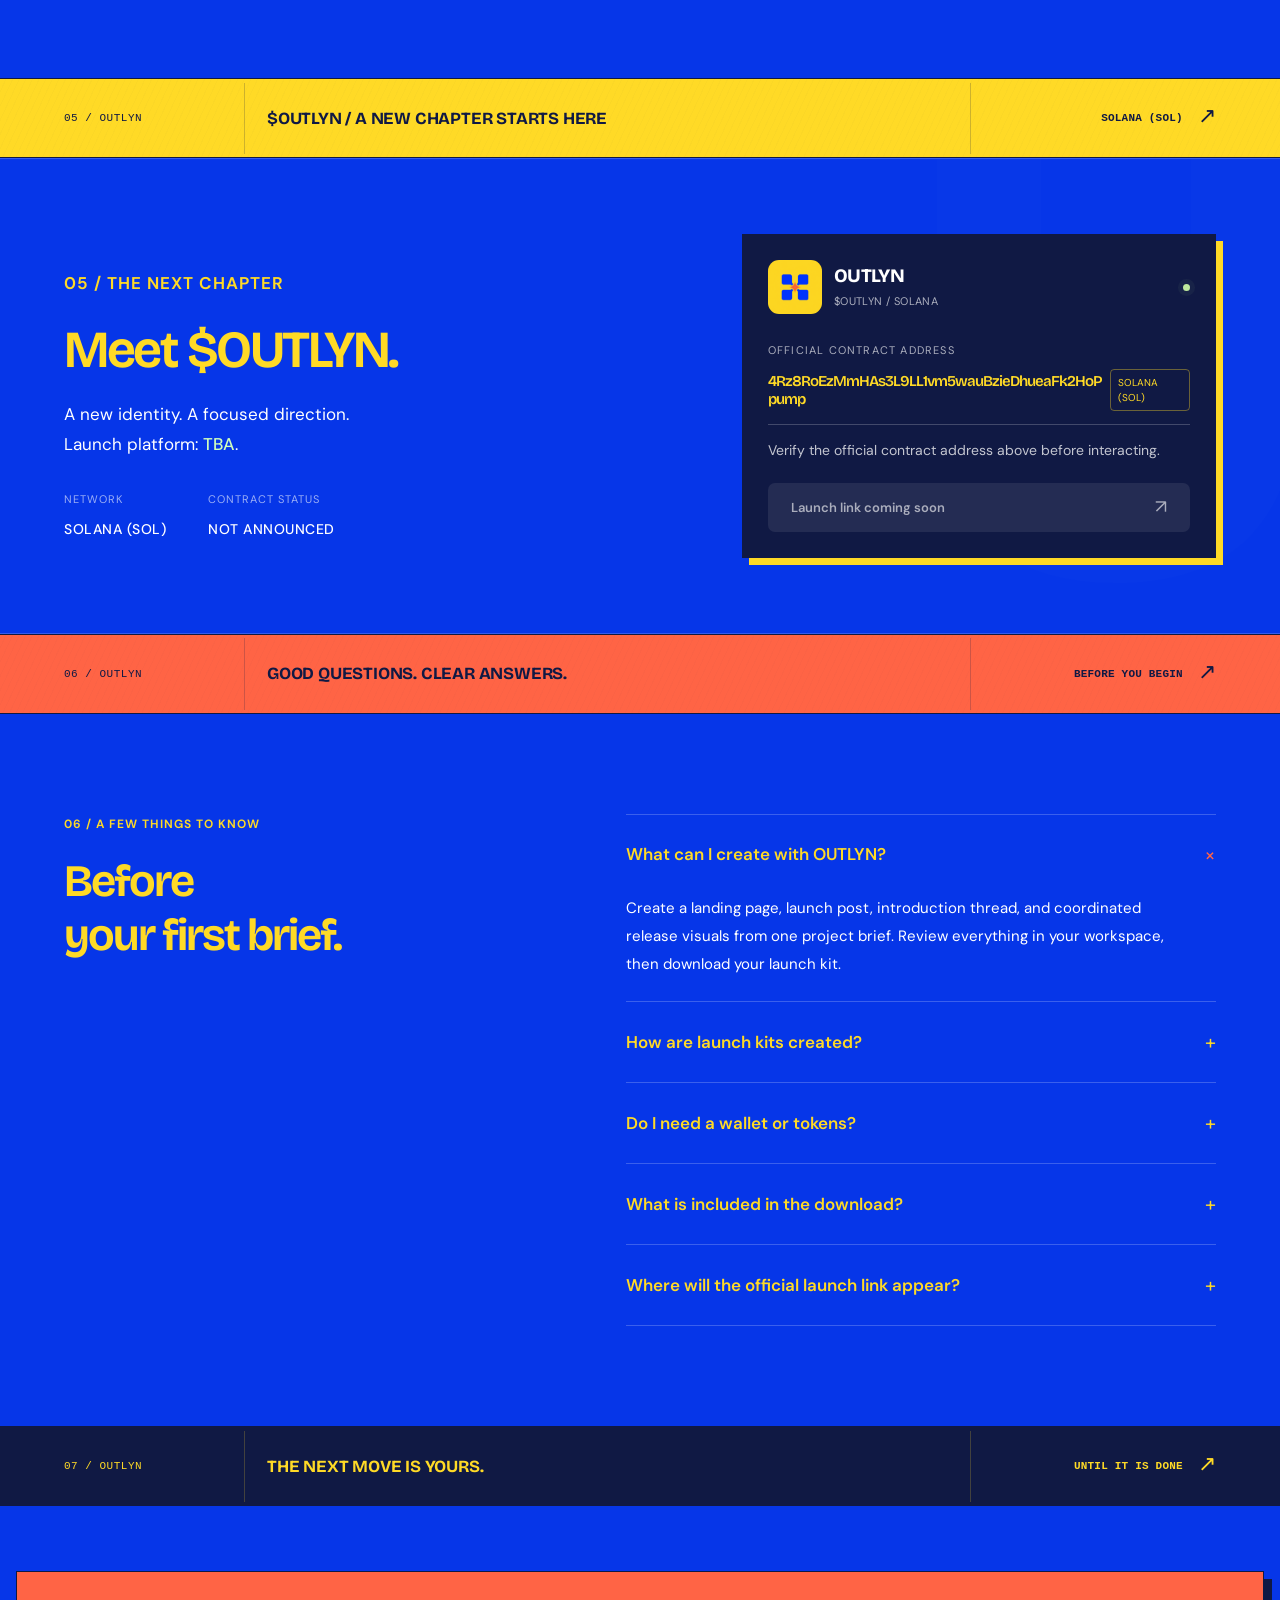
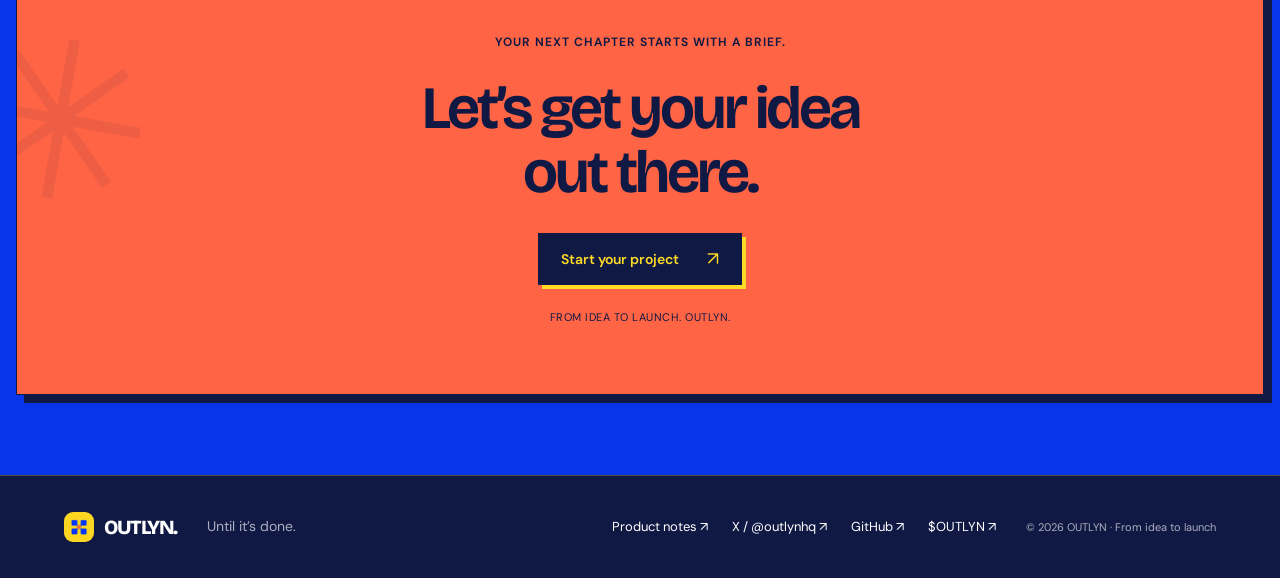
==== commit 9c6b58b5: "Publish OUTLYN Solana mint address" ====
--- a/index.html
+++ b/index.html
@@ -16,7 +16,7 @@
   <link rel="stylesheet" href="workflow-motion.css?v=outlyn">
   <link rel="stylesheet" href="section-text.css?v=outlyn-readable">
   <link rel="stylesheet" href="wallets.css?v=outlyn-sol">
-  <script src="app.js?v=outlyn-domain" charset="utf-8" defer></script>
+  <script src="app.js?v=outlyn-ca-4rz8" charset="utf-8" defer></script>
   <script src="wallets.js?v=outlyn-sol" charset="utf-8" defer></script>
 </head>
 <body>
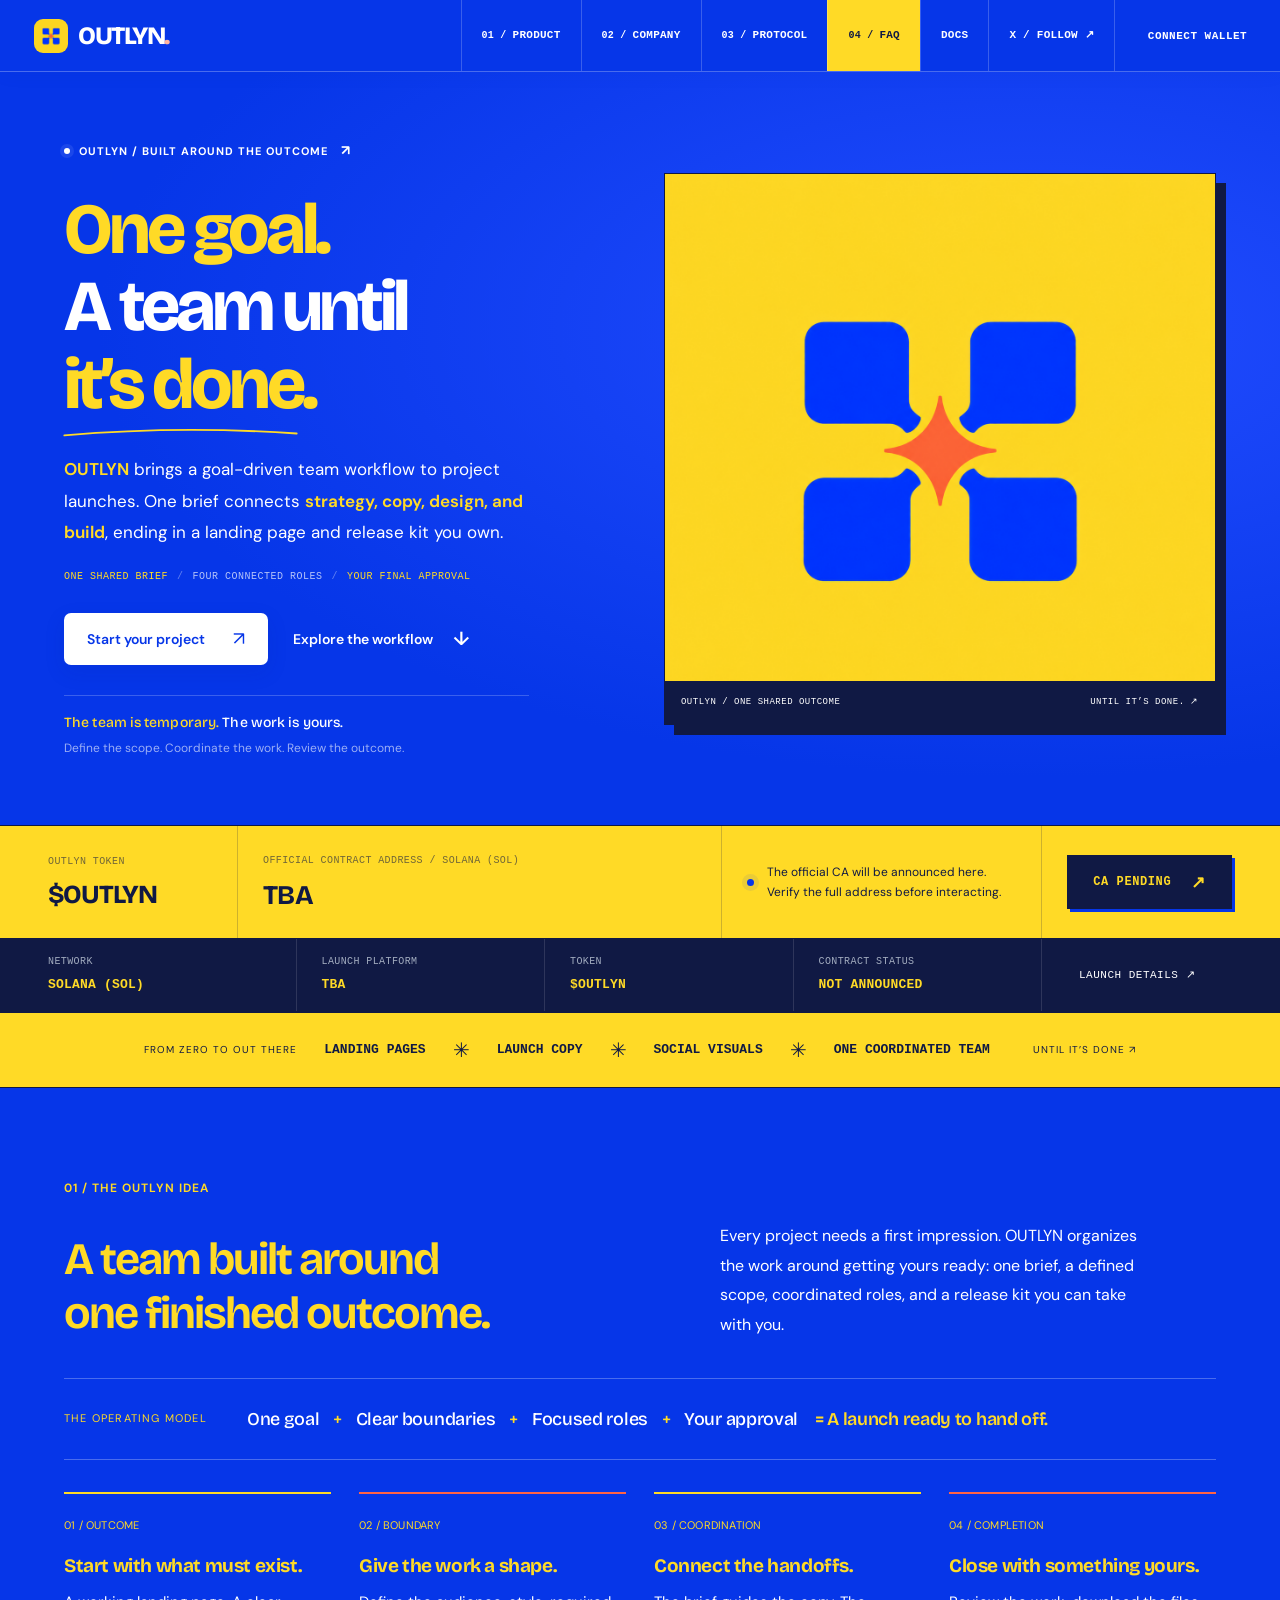
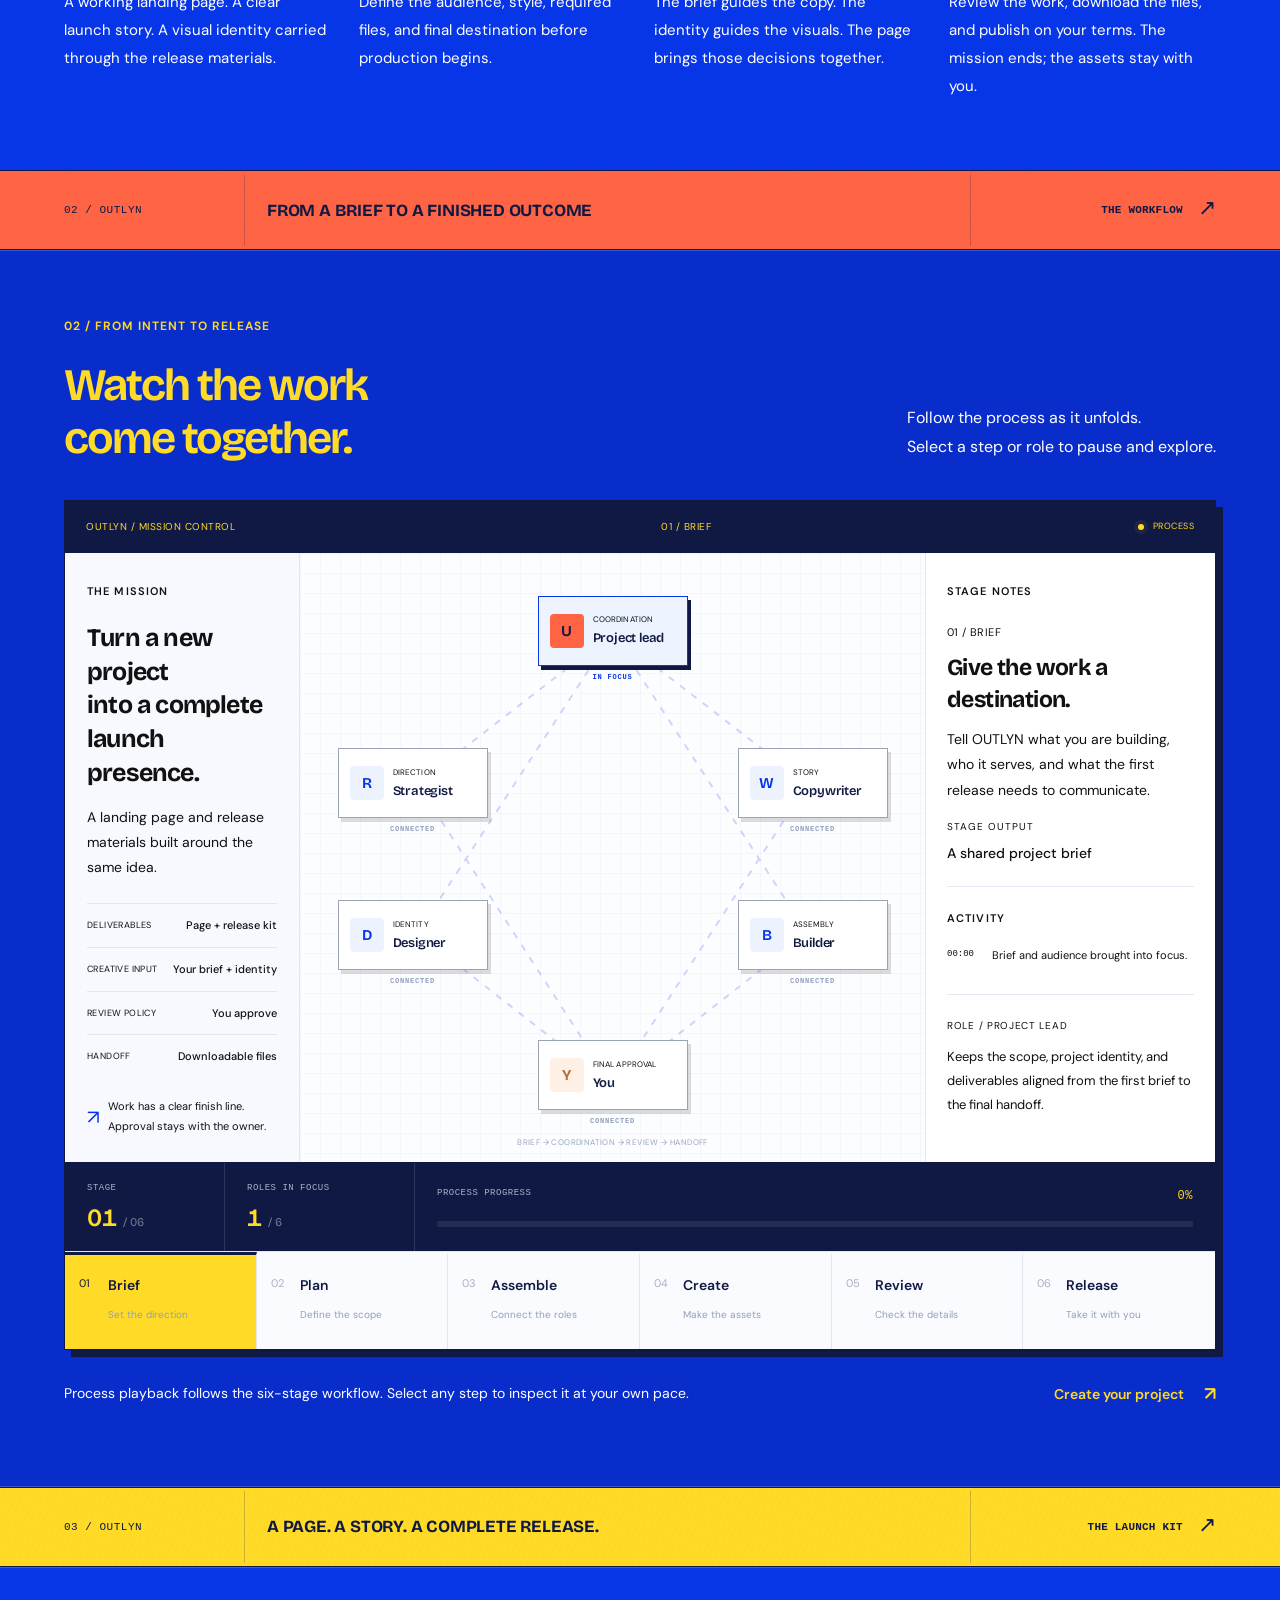
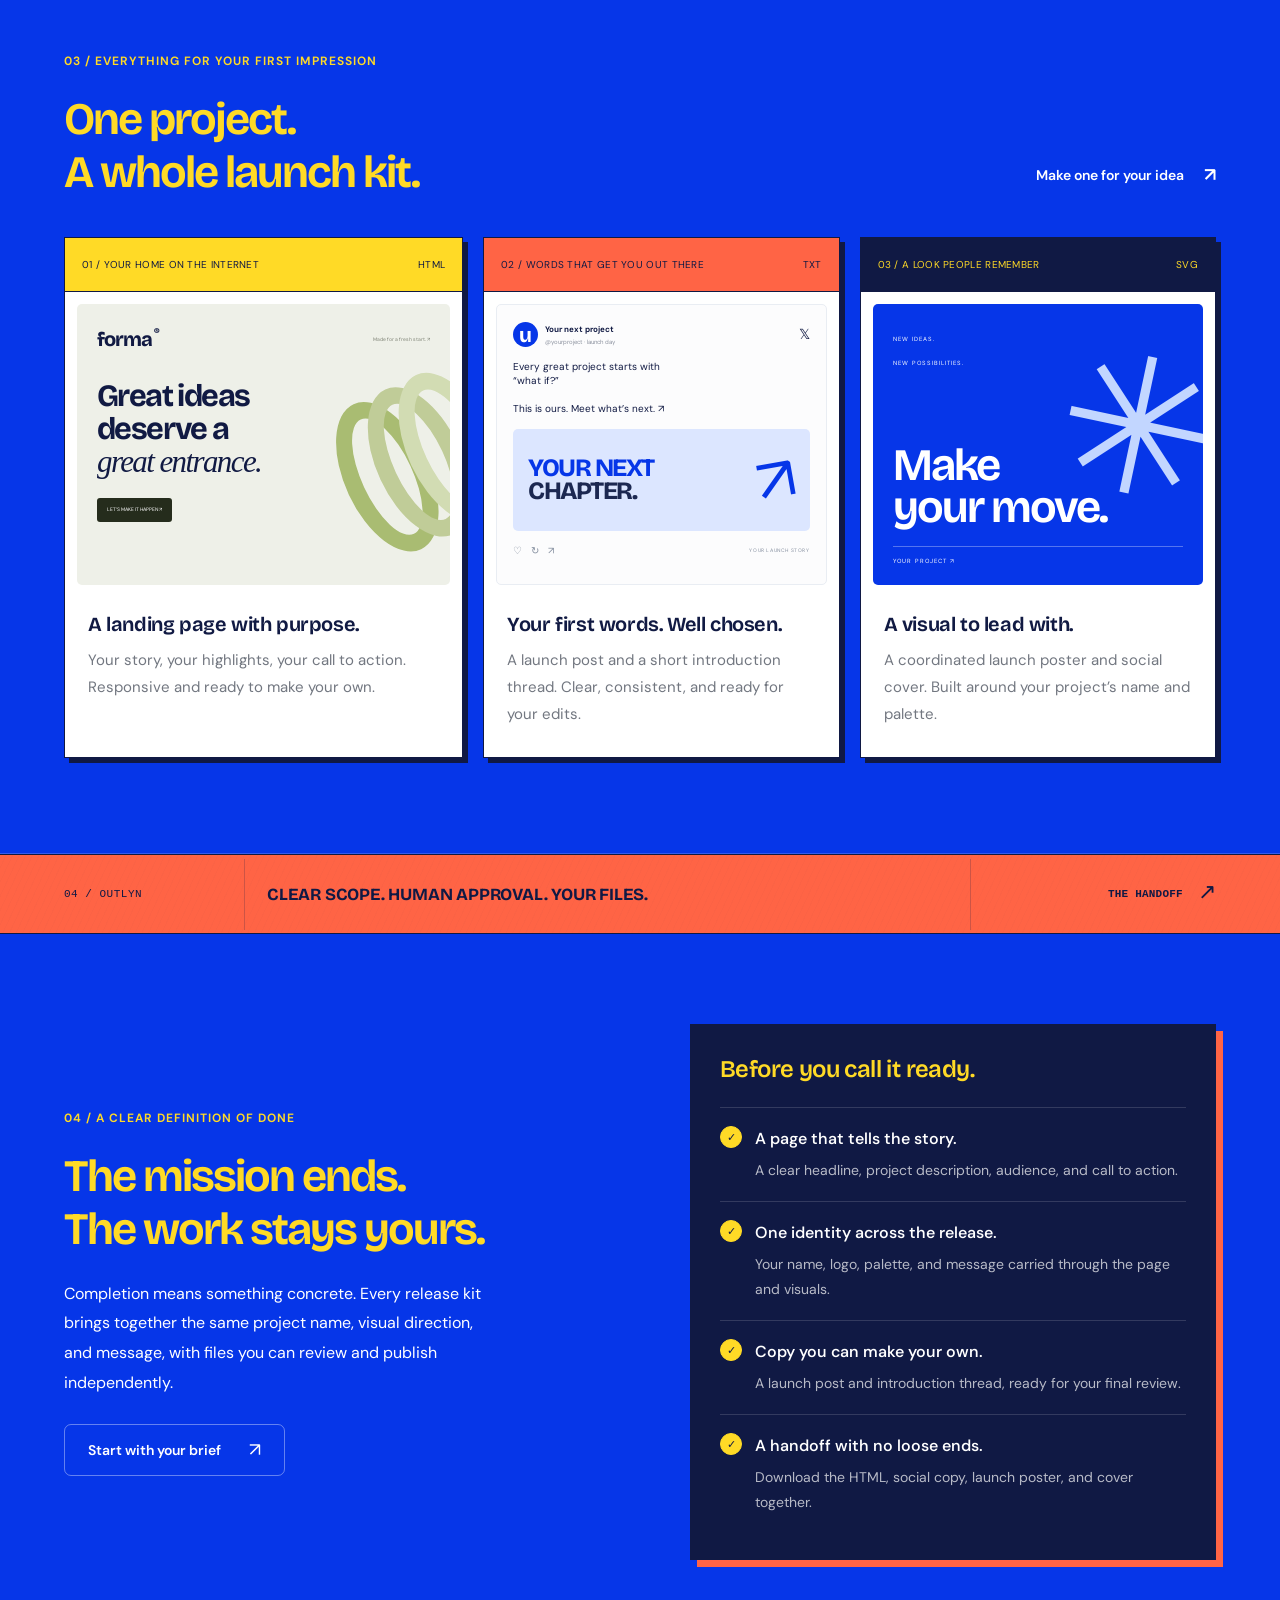
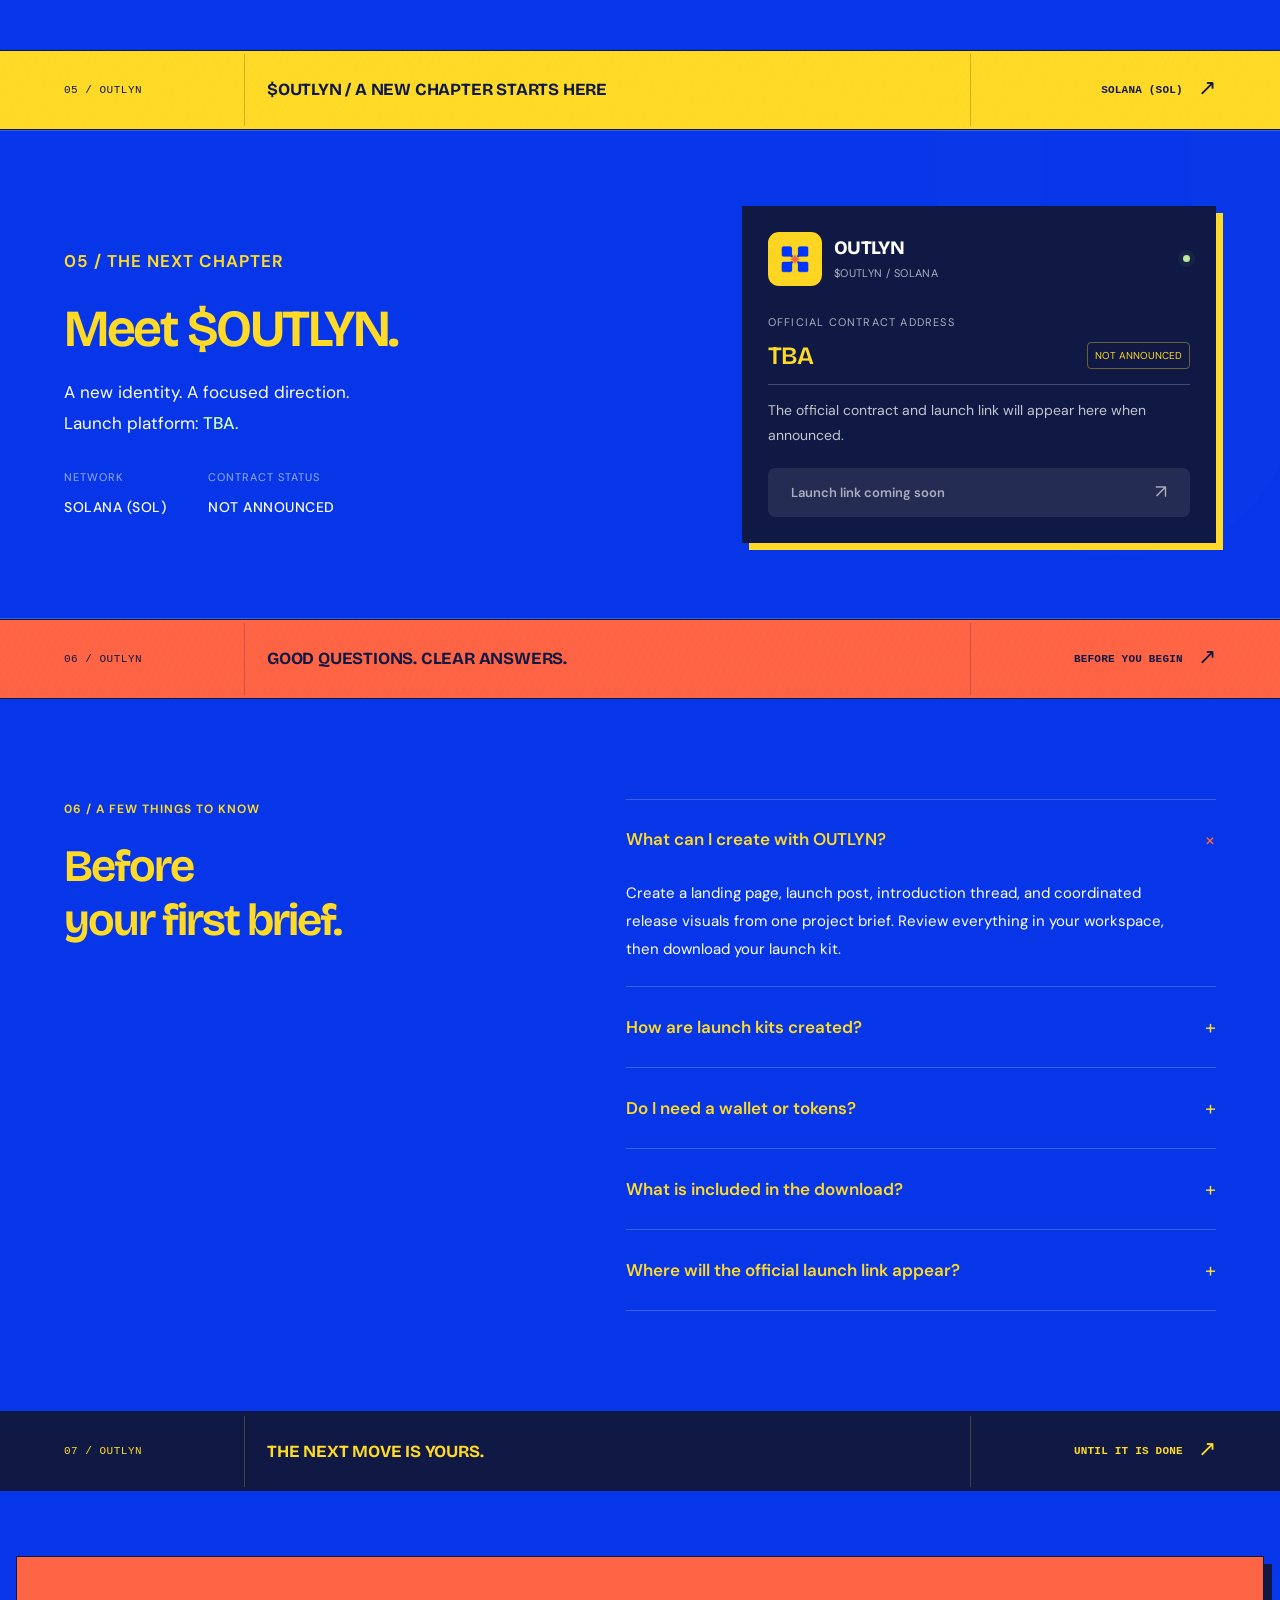
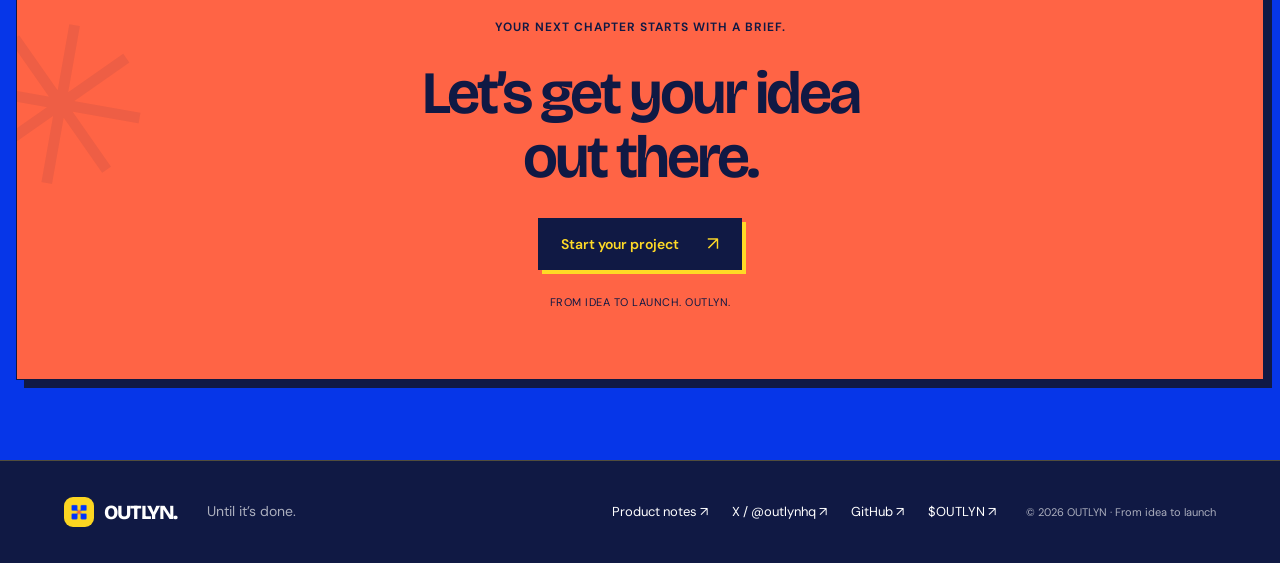
==== commit 26088812: "Restore OUTLYN contract address to TBA" ====
--- a/index.html
+++ b/index.html
@@ -16,7 +16,7 @@
   <link rel="stylesheet" href="workflow-motion.css?v=outlyn">
   <link rel="stylesheet" href="section-text.css?v=outlyn-readable">
   <link rel="stylesheet" href="wallets.css?v=outlyn-sol">
-  <script src="app.js?v=outlyn-ca-4rz8" charset="utf-8" defer></script>
+  <script src="app.js?v=outlyn-ca-tba" charset="utf-8" defer></script>
   <script src="wallets.js?v=outlyn-sol" charset="utf-8" defer></script>
 </head>
 <body>
